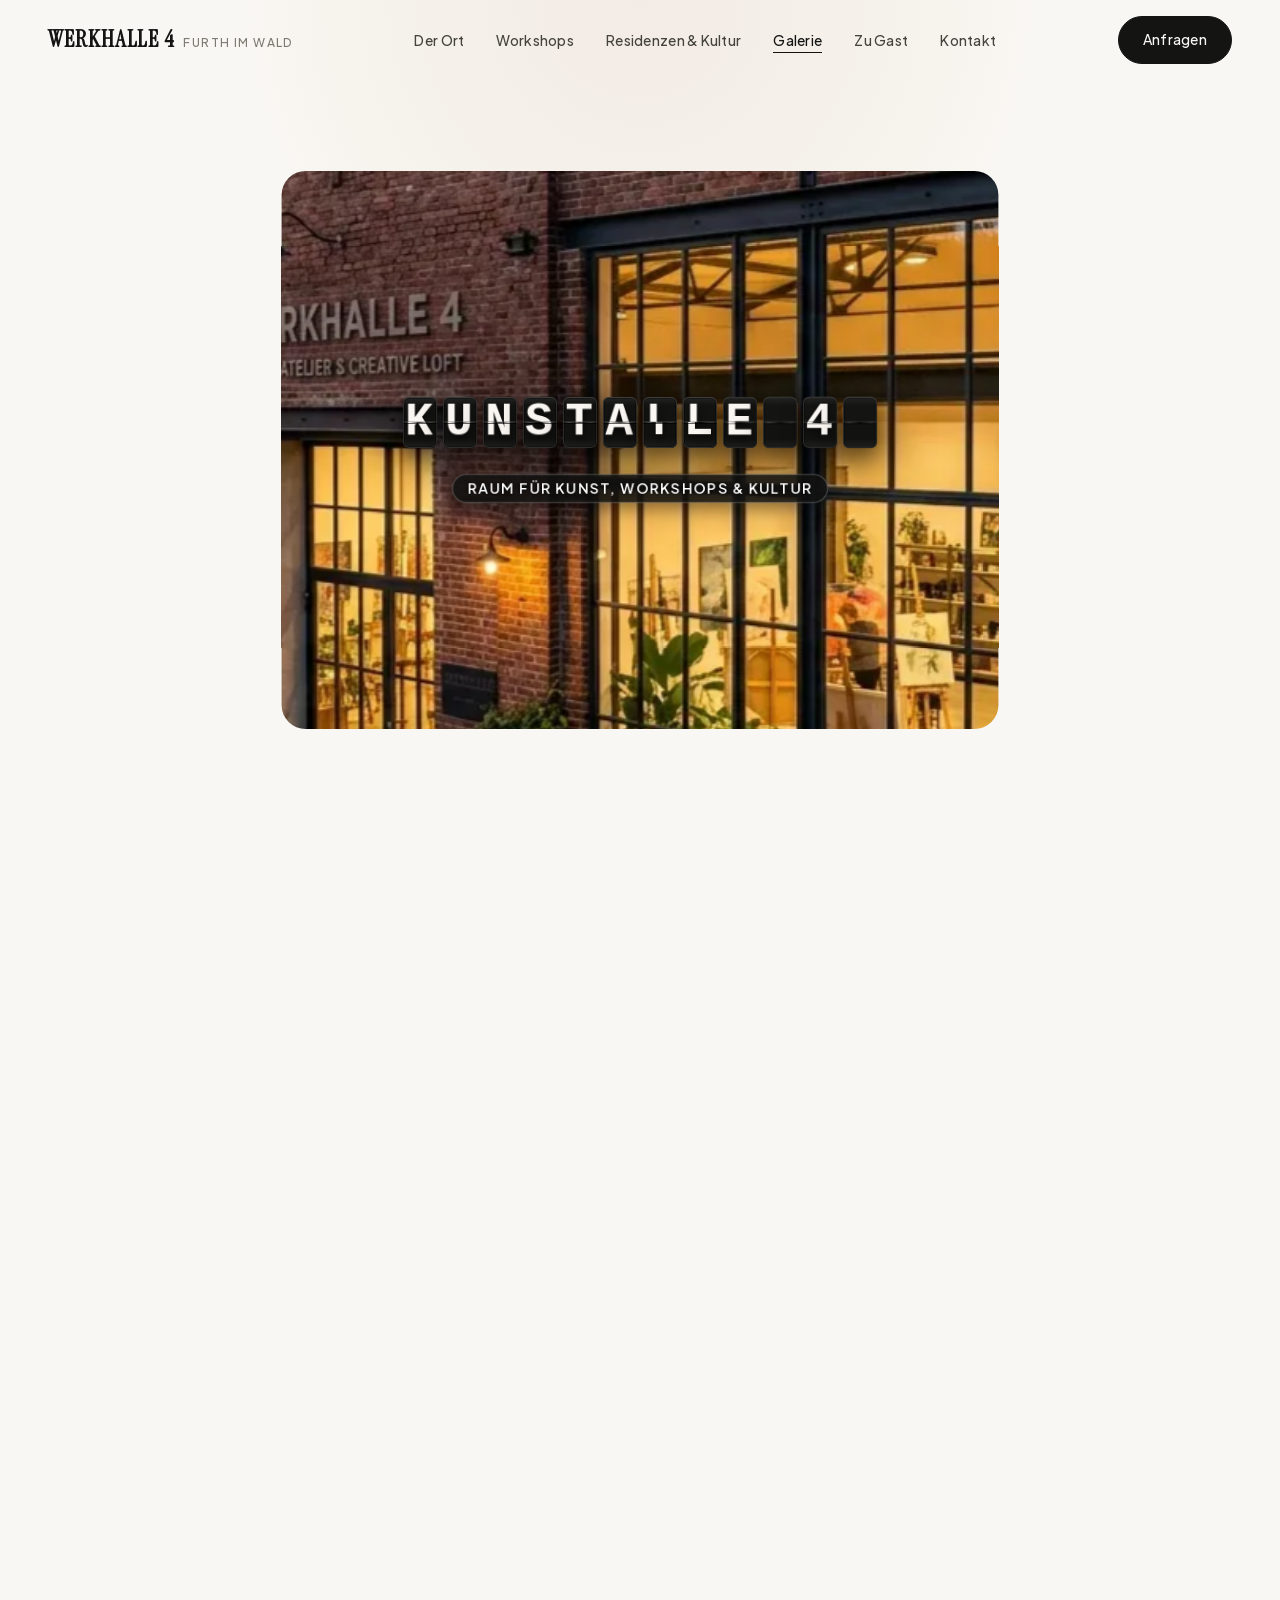
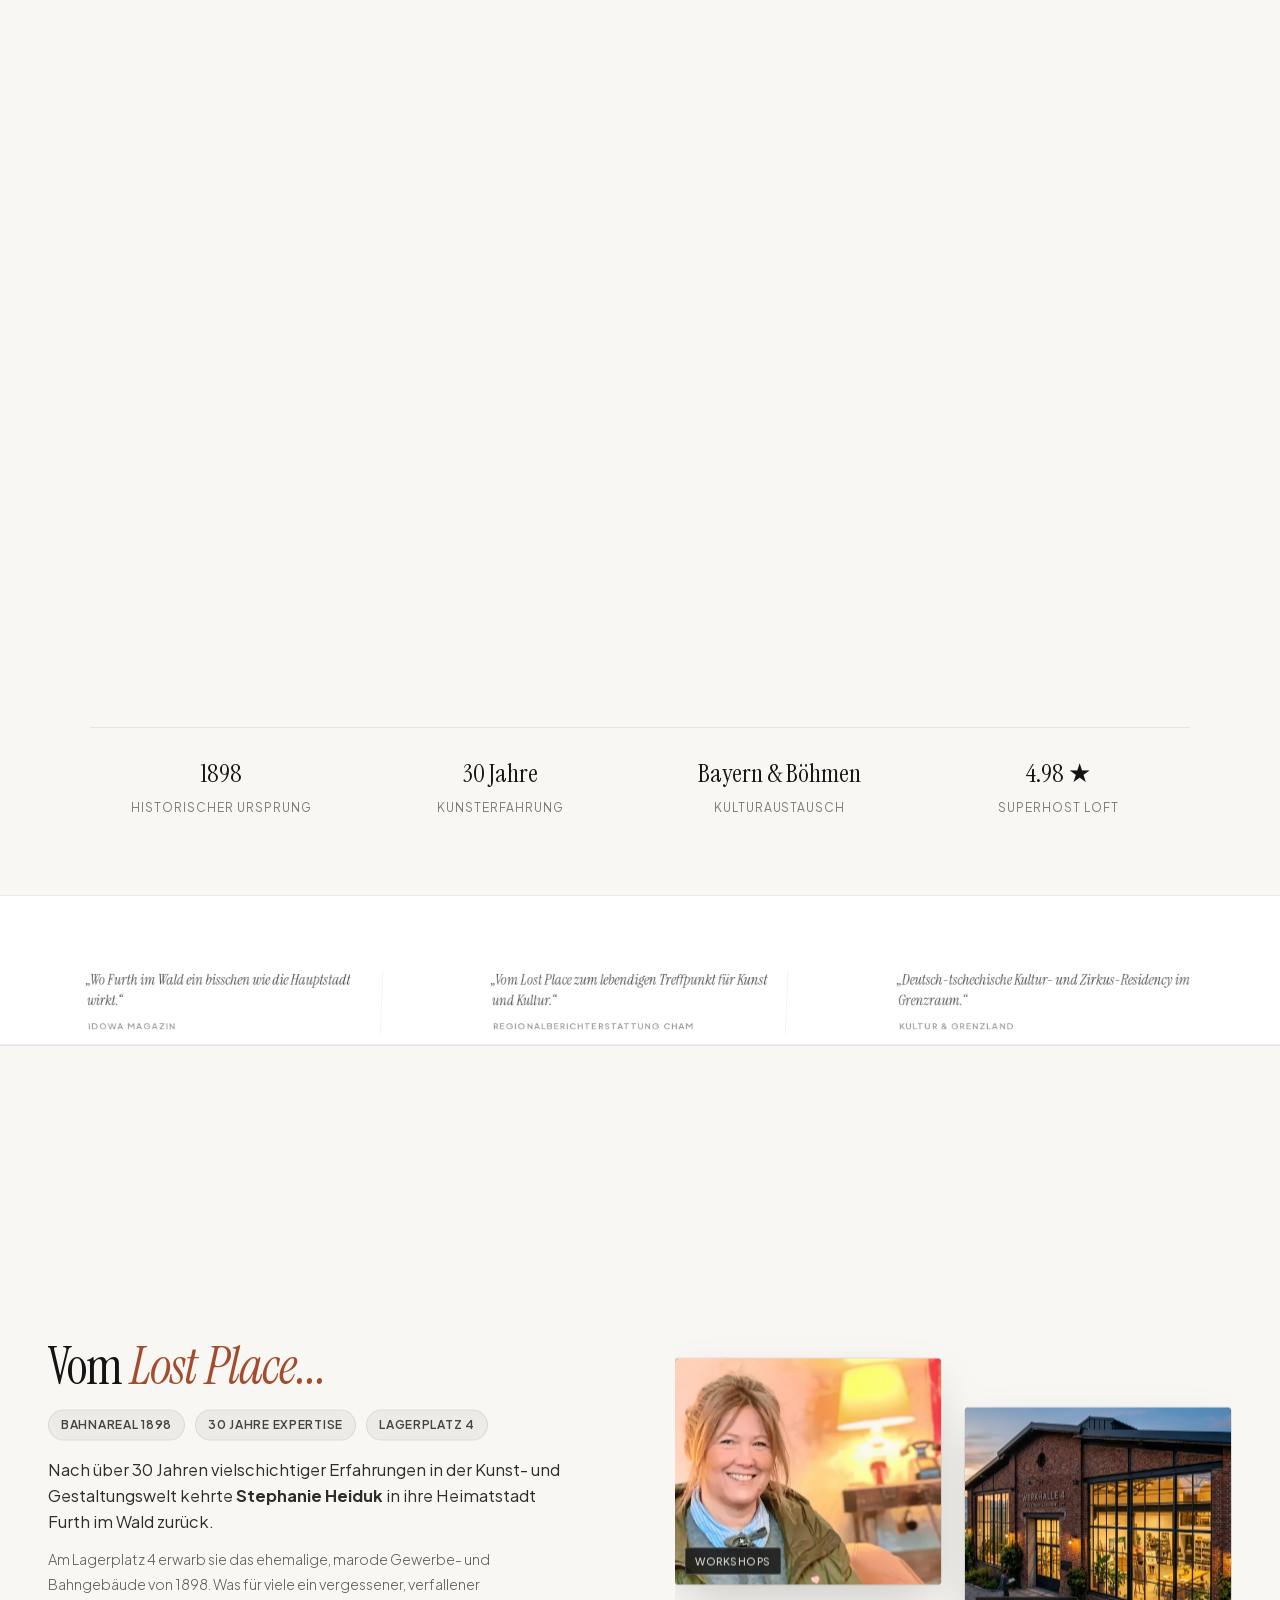
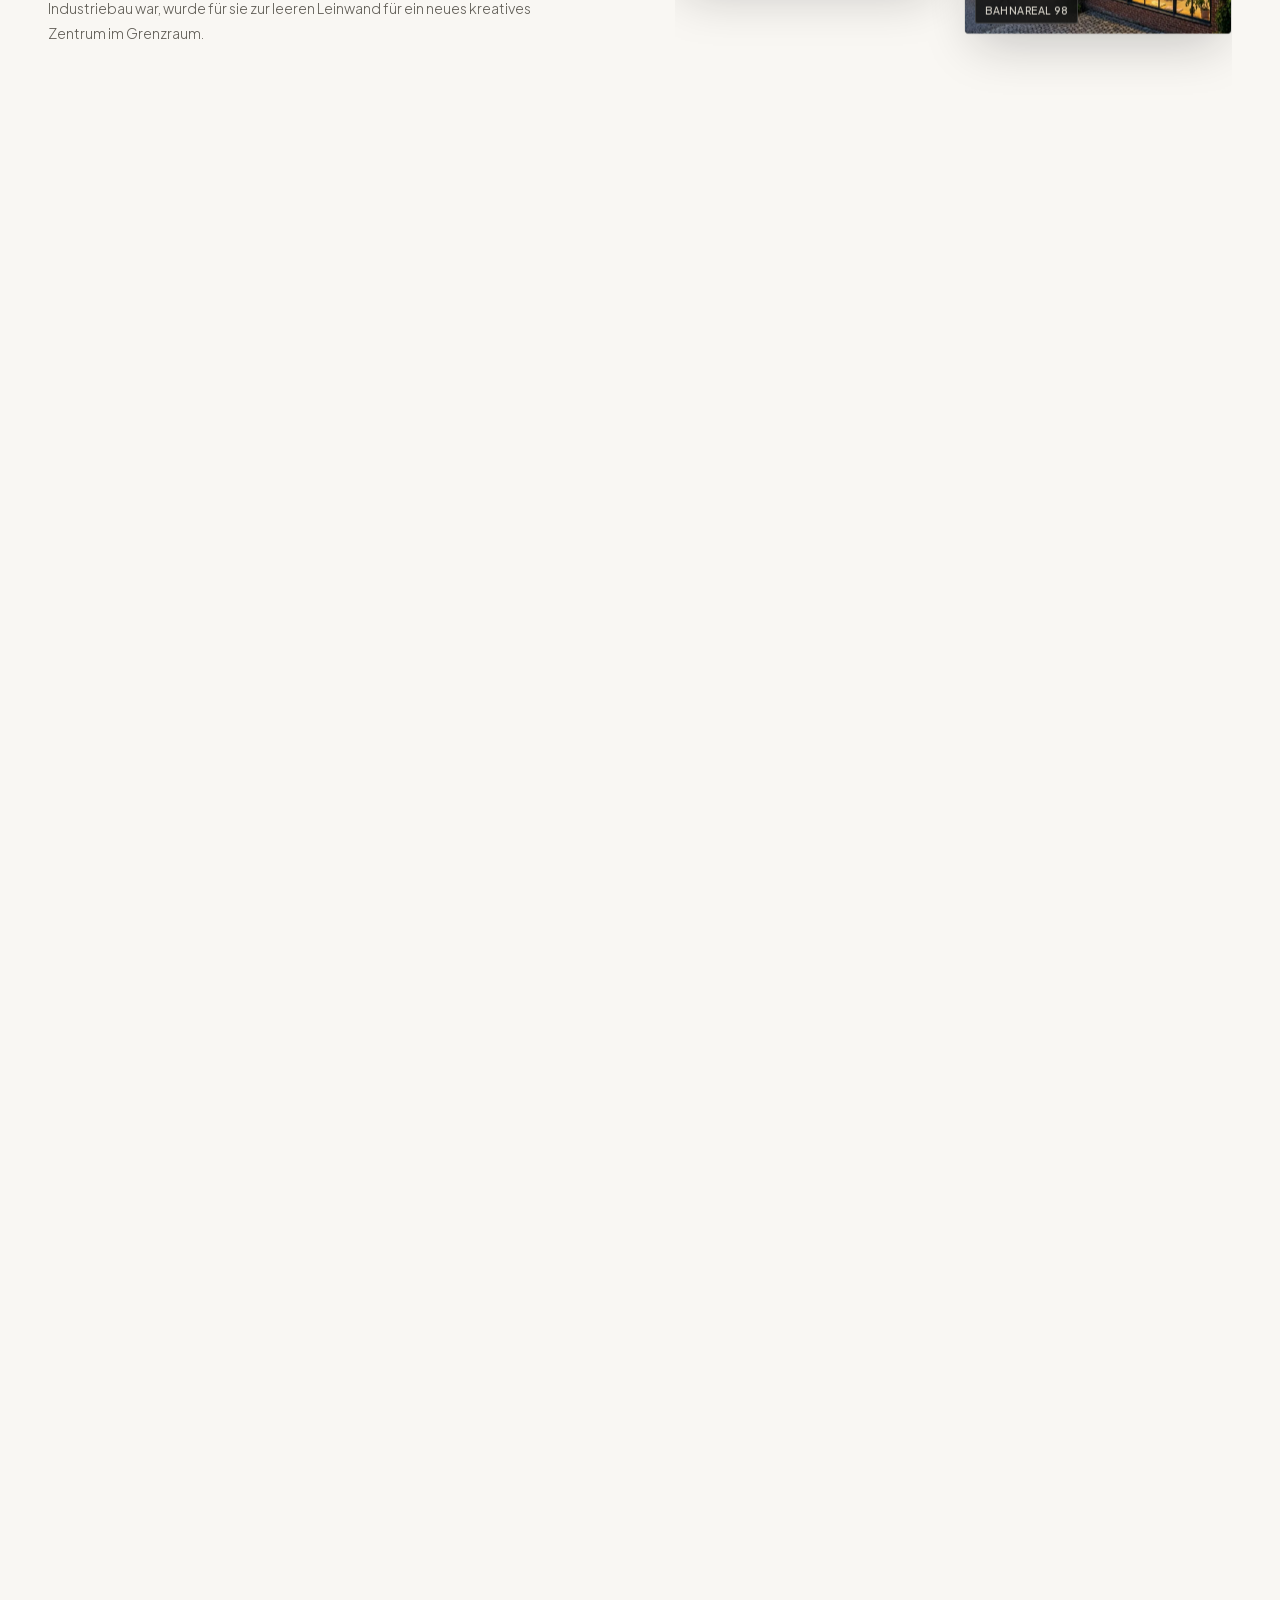
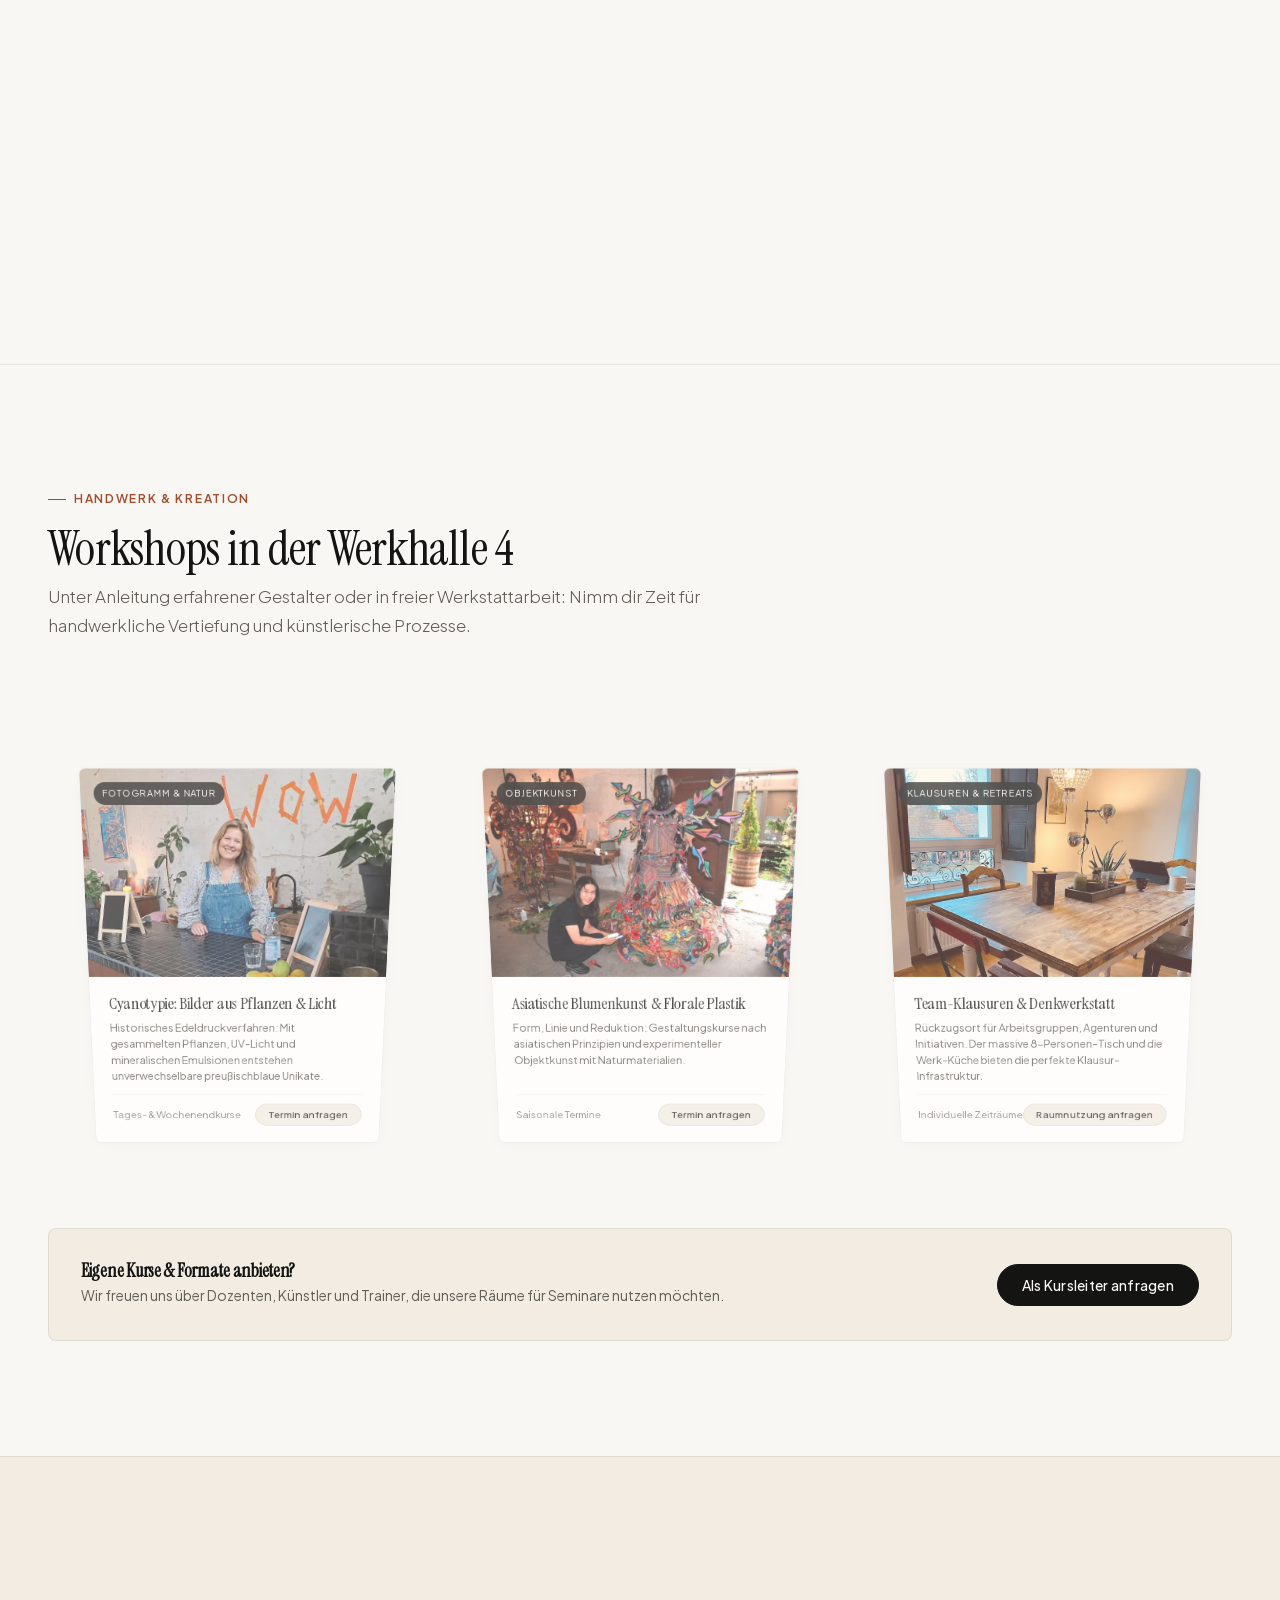
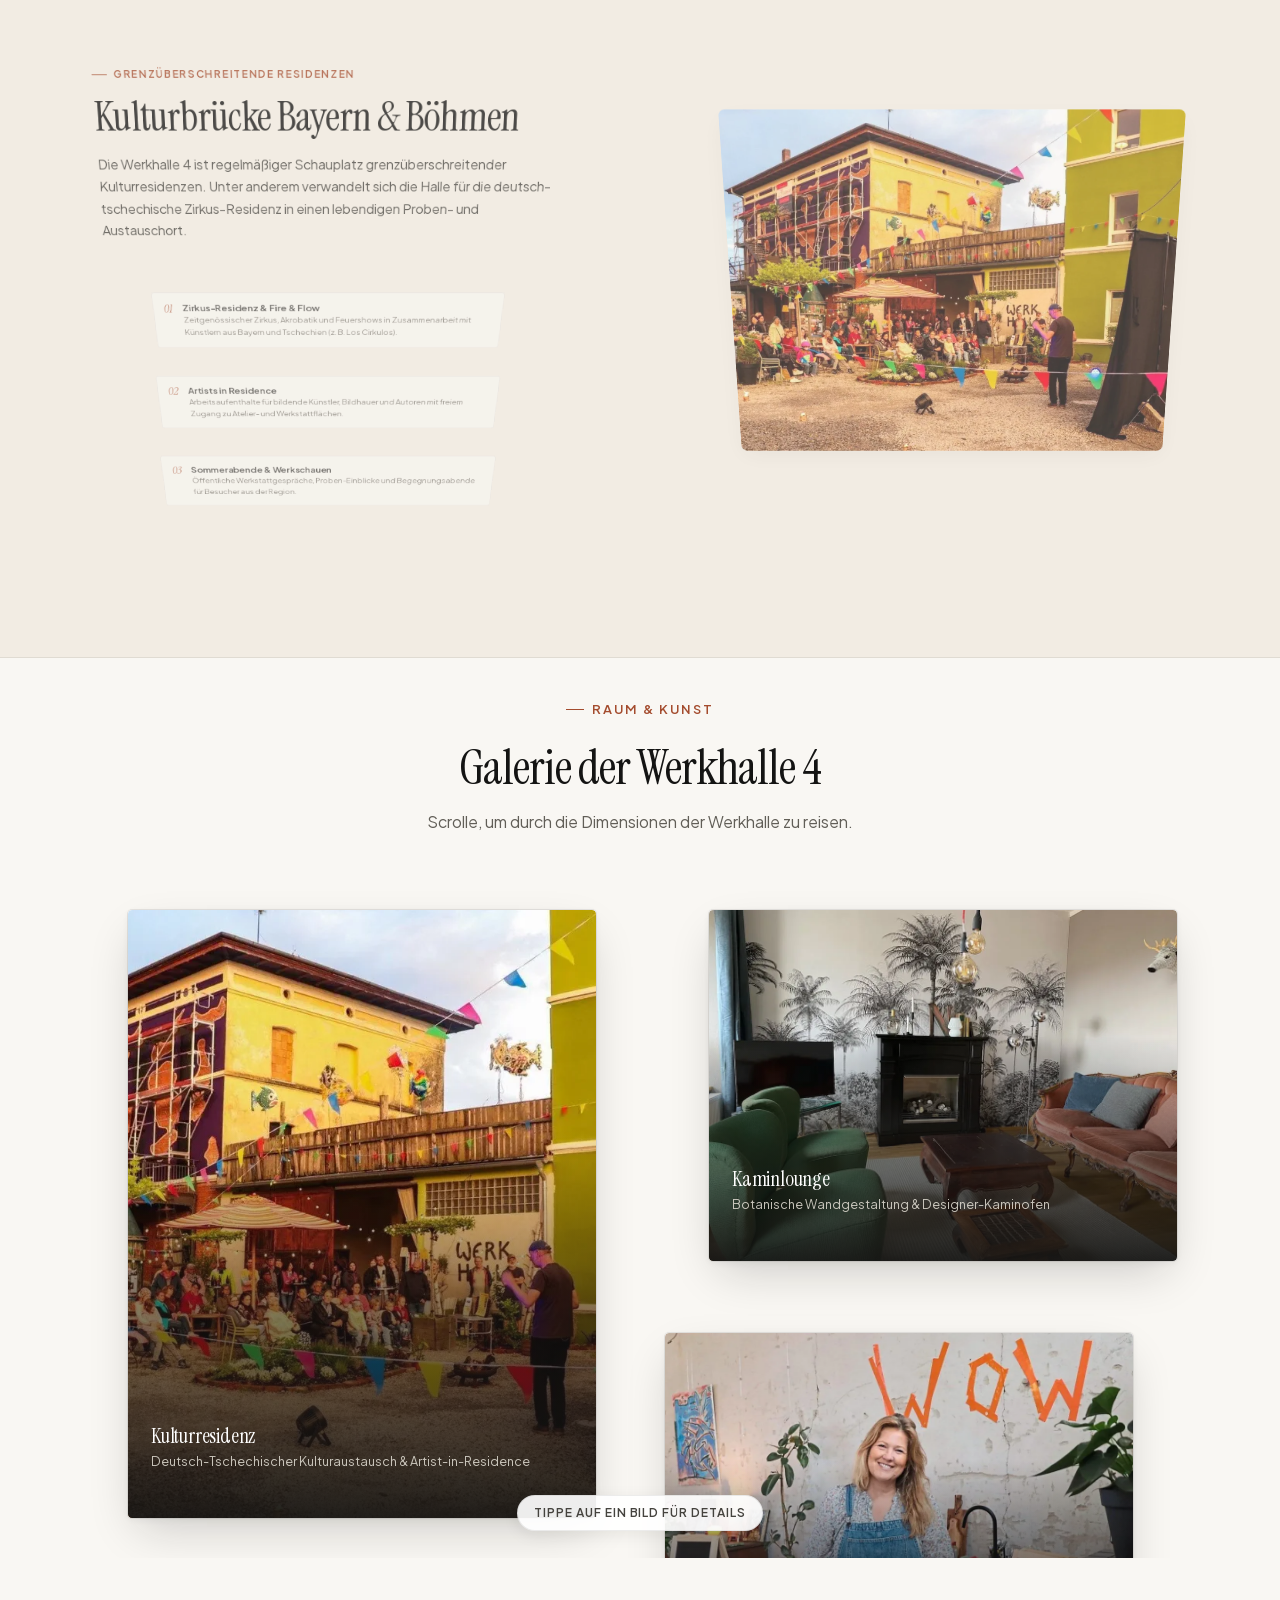
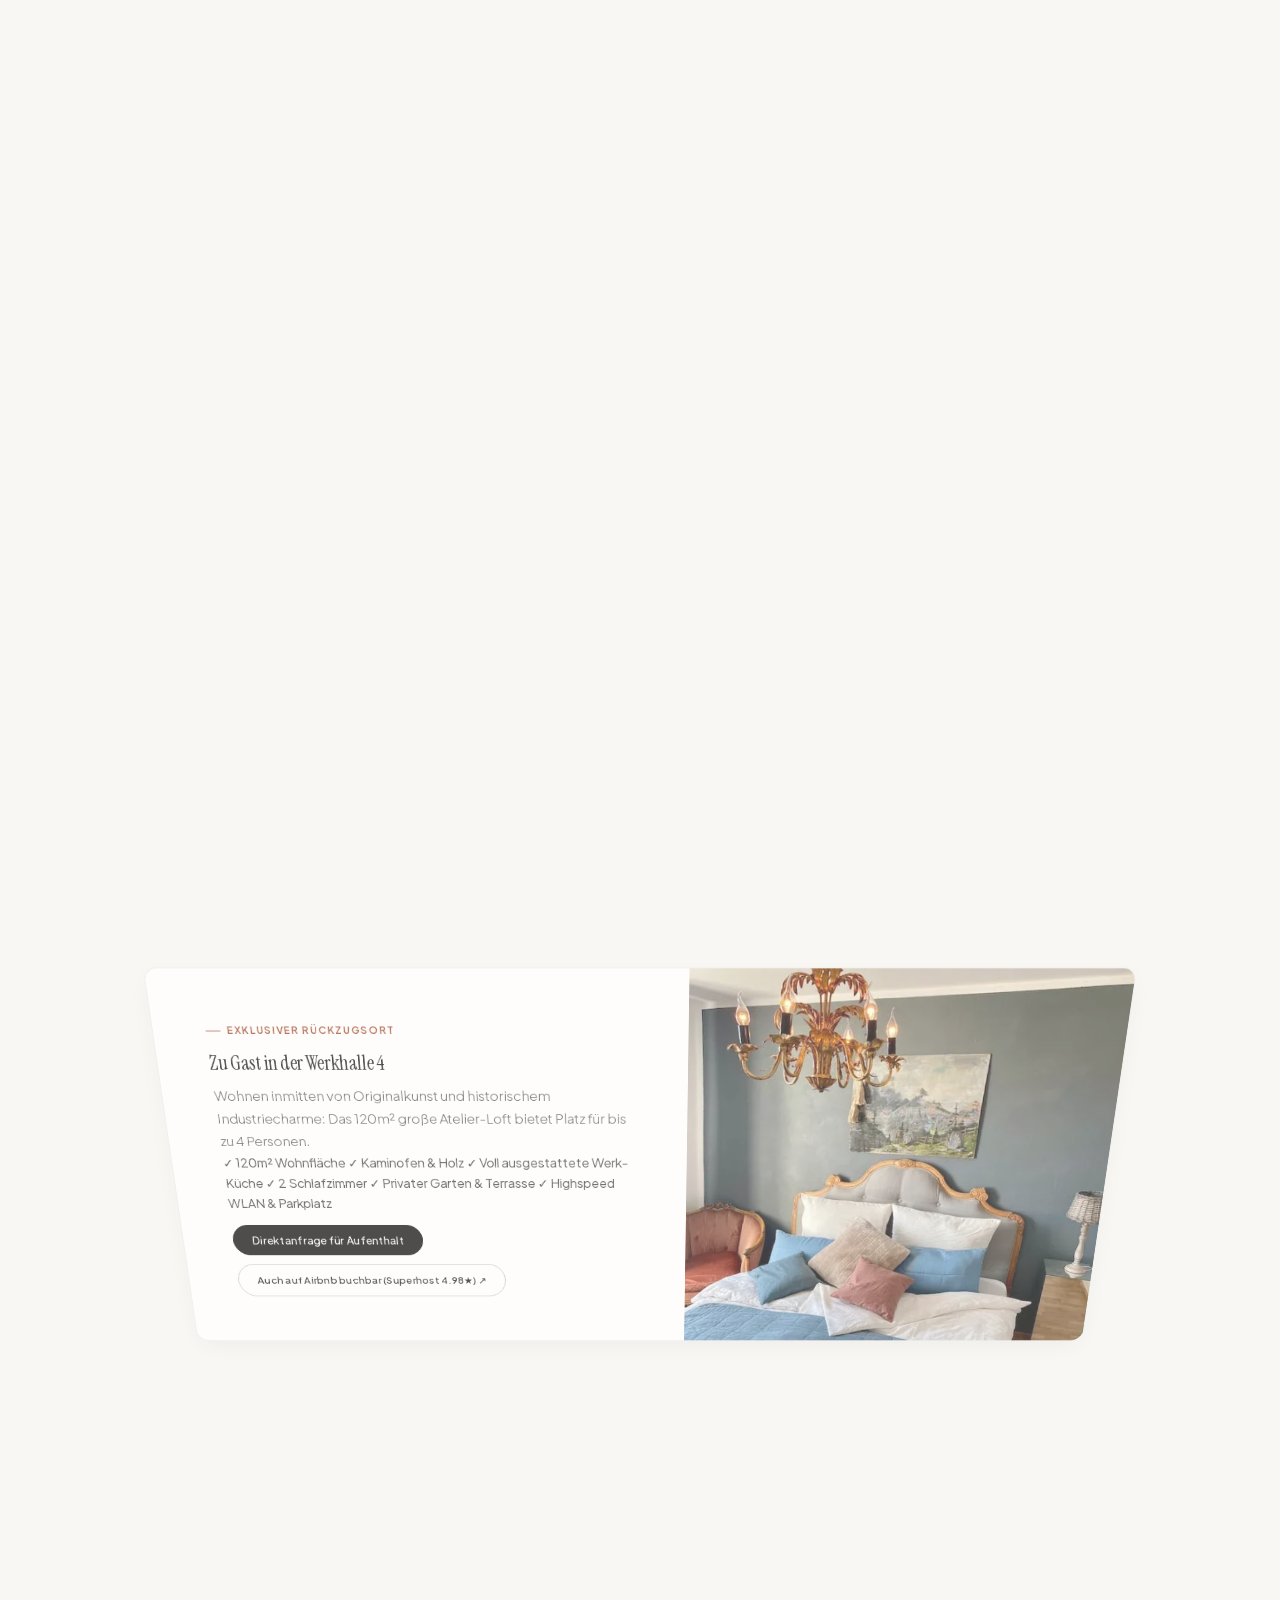
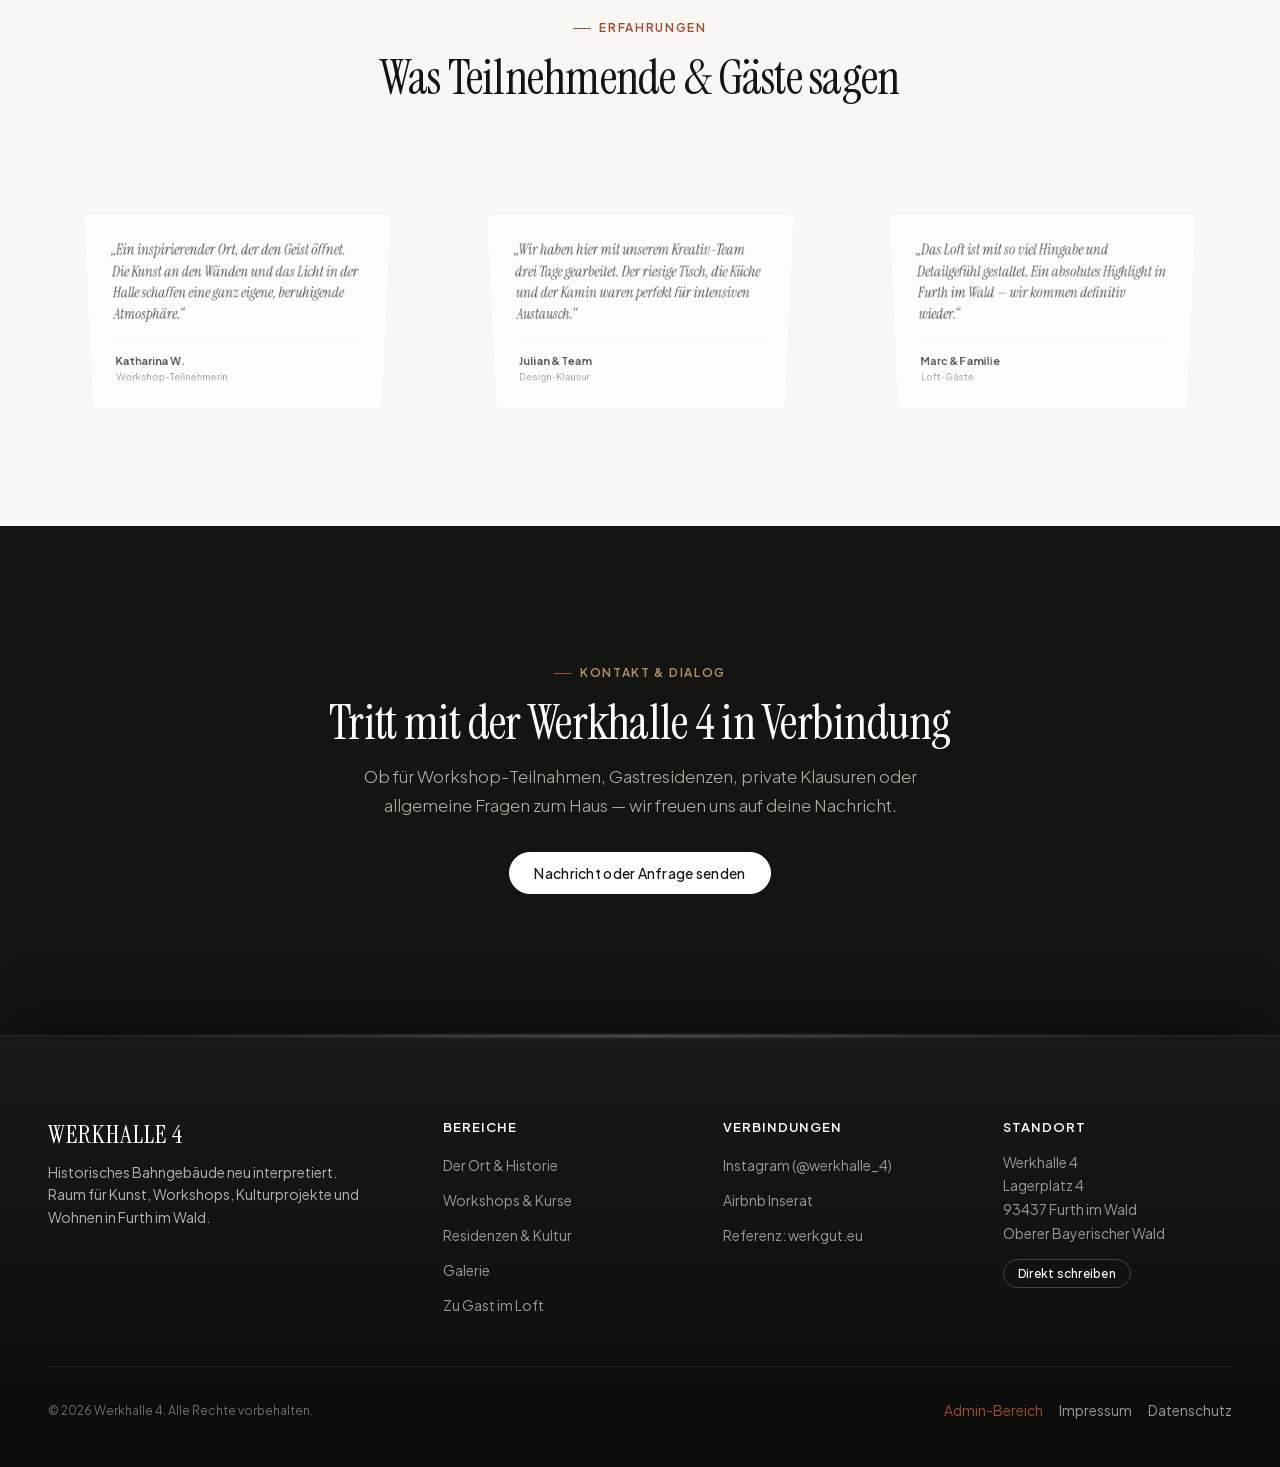
==== index.html @ 421882bc "fix(gallery): resolve card click hit-testing and redesign lightbox to cinematic fullscreen view" ====
<!DOCTYPE html>
<html lang="de">
<head>
  <meta charset="UTF-8">
  <meta name="viewport" content="width=device-width, initial-scale=1.0, viewport-fit=cover">
  <title>Werkhalle 4 — Raum für Kunst, Workshops & Kultur | Furth im Wald</title>
  <meta name="description" content="Kreatives Zentrum im Oberen Bayerischen Wald. Neu interpretiertes Bahngebäude am Lagerplatz 4 in Furth im Wald für zeitgenössische Kunst, Workshops, deutsch-tschechische Kulturresidenzen und Zu Gast im Atelier-Loft.">
  <meta name="keywords" content="Werkhalle 4, Werkhalle vier, Furth im Wald, Kunstatelier, Kunstworkshops, Zirkusresidenz, Seminarhaus Bayern, Cyanotypie Kurs, Lagerplatz 4, Kulturort">
  
  <!-- Open Graph -->
  <meta property="og:title" content="Werkhalle 4 — Raum für Kunst, Workshops & Kultur">
  <meta property="og:description" content="Historisches Bahngebäude neu interpretiert. Kunst, offene Werkstatt, Kulturbegegnung und Zu Gast im Atelier-Loft.">
  <meta property="og:type" content="website">
  <meta property="og:image" content="assets/images/stephanie_heiduk_atelier.webp">

  <!-- LCP Critical Image Preload -->
  <link rel="preload" as="image" href="assets/images/werkhalle_hero_building.webp" type="image/webp" fetchpriority="high">

  <!-- Local Webfonts (100% DSGVO-compliant / Zero external CDN calls) -->
  <link rel="stylesheet" href="css/fonts.css">

  <!-- Styles -->
  <link rel="stylesheet" href="css/tokens.css">
  <link rel="stylesheet" href="css/style.css">
  <link rel="stylesheet" href="css/InfiniteScrollGallery.css">
</head>
<body>
  <div class="site-wrapper">

  <!-- ==========================================================================
       HEADER & NAVIGATION
       ========================================================================== -->
  <header class="site-header">
    <div class="container nav-inner">
      <a href="#" class="brand-logo" aria-label="Werkhalle 4 Startseite">
        <span class="brand-name">Werkhalle 4</span>
        <span class="brand-tagline">Furth im Wald</span>
      </a>

      <nav class="nav-menu" aria-label="Hauptnavigation">
        <ul class="nav-links">
          <li><a href="#ort" class="nav-link">Der Ort</a></li>
          <li><a href="#workshops" class="nav-link">Workshops</a></li>
          <li><a href="#residenzen" class="nav-link">Residenzen & Kultur</a></li>
          <li><a href="#galerie" class="nav-link">Galerie</a></li>
          <li><a href="#zugast" class="nav-link">Zu Gast</a></li>
          <li><a href="#kontakt" class="nav-link">Kontakt</a></li>
        </ul>
      </nav>

      <div class="nav-actions">
        <a href="#kontakt" class="btn btn-primary" data-open-modal="inquiry">Anfragen</a>
        <button class="mobile-toggle" aria-label="Menü öffnen" aria-expanded="false">
          <span></span>
          <span></span>
          <span></span>
        </button>
      </div>
    </div>
  </header>

  <!-- Mobile Navigation Drawer -->
  <div class="mobile-drawer" id="mobile-drawer" aria-label="Mobiles Navigationsmenü">
    <div class="mobile-drawer-header">
      <div class="brand-logo">
        <span class="brand-name">Werkhalle 4</span>
      </div>
      <button class="mobile-drawer-close" id="mobile-drawer-close" aria-label="Menü schließen">✕</button>
    </div>
    <ul class="mobile-nav-links">
      <li><a href="#ort" class="mobile-nav-link">Der Ort</a></li>
      <li><a href="#workshops" class="mobile-nav-link">Workshops</a></li>
      <li><a href="#residenzen" class="mobile-nav-link">Residenzen & Kultur</a></li>
      <li><a href="#galerie" class="mobile-nav-link">Galerie & Einblicke</a></li>
      <li><a href="#zugast" class="mobile-nav-link">Zu Gast im Loft</a></li>
      <li><a href="#kontakt" class="mobile-nav-link">Kontakt</a></li>
    </ul>
    <div>
      <a href="#kontakt" class="btn btn-primary" style="width: 100%;" data-open-modal="inquiry">Termin / Raum anfragen</a>
      <div style="margin-top: var(--space-md); font-size: 0.8125rem; color: var(--color-ink-500);">
        Stephanie Heiduk · Lagerplatz 4 · 93437 Furth im Wald
      </div>
    </div>
  </div>

  <!-- ==========================================================================
       HERO SECTION: CINEMATIC SCROLL EXPAND & INTERACTIVE TEXT PRESSURE STAGE
       ========================================================================== -->
  <section class="hero-section" id="start">
    <!-- Cinematic ScrollExpand Visual Stage (React Bits Architecture) -->
    <div class="hero-scroll-expand-container">
      <div class="scroll-expand" id="hero-scroll-expand">
        <div class="scroll-expand__track">
          <div class="scroll-expand__stage">
            <div class="scroll-expand__frame">
              <img src="assets/images/werkhalle_hero_building.webp" alt="Werkhalle 4 — Historisches Bahngebäude am Lagerplatz 4" class="scroll-expand__media" fetchpriority="high" decoding="async" width="1400" height="933" draggable="false">
              
              <div class="scroll-expand__scrim"></div>

              <div class="scroll-expand__title">
                <div id="hero-split-flap" class="hero-split-flap-wrapper"></div>
                <span class="scroll-expand__title-subtitle">Raum für Kunst, Workshops & Kultur</span>
              </div>

              <div class="scroll-expand__overlay">
                <div class="hero-float-badge-top">
                  <span style="display:inline-block; width:6px; height:6px; background:var(--color-sand); border-radius:50%;"></span>
                  <span>Bahnareal 1898 · Neu interpretiert</span>
                </div>

                <div class="hero-float-card-bottom">
                  <div class="hero-float-info">
                    <h3>Werkhalle 4 · Atelier & Kulturresidenz</h3>
                    <p>Stephanie Heiduk · Lagerplatz 4 · 93437 Furth im Wald</p>
                  </div>
                  
                  <div class="hero-quick-chips">
                    <a href="#workshops" class="hero-chip">Cyanotypie & Kunst</a>
                    <a href="#residenzen" class="hero-chip">Zirkus-Residenz</a>
                    <a href="#zugast" class="hero-chip">Atelier-Loft</a>
                  </div>
                </div>
              </div>
            </div>
          </div>
        </div>
      </div>
    </div>

    <div class="container">
      <!-- Key Metrics Strip -->
      <div class="hero-metrics-strip">
        <div class="hero-metric-item">
          <span class="hero-metric-value">1898</span>
          <span class="hero-metric-label">Historischer Ursprung</span>
        </div>
        <div class="hero-metric-item">
          <span class="hero-metric-value">30 Jahre</span>
          <span class="hero-metric-label">Kunsterfahrung</span>
        </div>
        <div class="hero-metric-item">
          <span class="hero-metric-value">Bayern & Böhmen</span>
          <span class="hero-metric-label">Kulturaustausch</span>
        </div>
        <div class="hero-metric-item">
          <span class="hero-metric-value">4.98 ★</span>
          <span class="hero-metric-label">Superhost Loft</span>
        </div>
      </div>
    </div>
  </section>

  <!-- ==========================================================================
       EDITORIAL PRESS & RECOGNITION STRIP (WERKGUT ELEGANCE)
       ========================================================================== -->
  <section class="editorial-press-section">
    <div class="container">
      <div class="press-grid">
        <div class="press-card">
          <p class="press-quote-text">„Wo Furth im Wald ein bisschen wie die Hauptstadt wirkt.“</p>
          <span class="press-source-tag">idowa Magazin</span>
        </div>

        <div class="press-card">
          <p class="press-quote-text">„Vom Lost Place zum lebendigen Treffpunkt für Kunst und Kultur.“</p>
          <span class="press-source-tag">Regionalberichterstattung Cham</span>
        </div>

        <div class="press-card">
          <p class="press-quote-text">„Deutsch-tschechische Kultur- und Zirkus-Residency im Grenzraum.“</p>
          <span class="press-source-tag">Kultur & Grenzland</span>
        </div>
      </div>
    </div>
  </section>

  <!-- ==========================================================================
       SECTION 2: DER ORT & DIE GESCHICHTE (THEO PLAWINSKI STICKY GRID SCROLL)
       ========================================================================== -->
  <section class="section section-subtle sticky-grid-section" id="ort">
    <div class="sticky-grid-viewport">
      <div class="container sticky-grid-container">

        <!-- Left Slot: Phase 1 Text & Phase 2 Media (Mirrored) -->
        <div class="sticky-slot sticky-slot-left">
          
          <!-- Phase 1 Text: Vom Lost Place... -->
          <div class="sticky-text-phase phase-1">
            <h2 class="story-title-unconventional">
              <span class="story-title-main">Vom <em class="story-title-emphasis">Lost Place...</em></span>
            </h2>

            <div class="story-facts-pills">
              <span class="story-pill">Bahnareal 1898</span>
              <span class="story-pill">30 Jahre Expertise</span>
              <span class="story-pill">Lagerplatz 4</span>
            </div>

            <p class="story-lead-para">
              Nach über 30 Jahren vielschichtiger Erfahrungen in der Kunst- und Gestaltungswelt kehrte <strong>Stephanie Heiduk</strong> in ihre Heimatstadt Furth im Wald zurück.
            </p>
            
            <p class="story-body-para">
              Am Lagerplatz 4 erwarb sie das ehemalige, marode Gewerbe- und Bahngebäude von 1898. Was für viele ein vergessener, verfallener Industriebau war, wurde für sie zur leeren Leinwand für ein neues kreatives Zentrum im Grenzraum.
            </p>
          </div>

          <!-- Phase 2 Media (Mirrored Left): Heutiger Freiraum (Kamin-Salon & Atelier) -->
          <div class="sticky-media-phase media-phase-2">
            <div class="sticky-grid-matrix">
              <div class="sticky-col sticky-col-1">
                <div class="sticky-grid-card card-living">
                  <img src="assets/images/airbnb_01_wohnbereich_kamin.webp" alt="Kamin-Salon und Interieur der Werkhalle 4" loading="lazy" decoding="async" width="600" height="450">
                  <span class="sticky-card-tag">Atelier Loft</span>
                </div>
              </div>
              <div class="sticky-col sticky-col-2">
                <div class="sticky-grid-card card-atelier">
                  <img src="assets/images/stephanie_heiduk_atelier.webp" alt="Atelier-Einblick Werkhalle 4" loading="lazy" decoding="async" width="600" height="450">
                  <span class="sticky-card-tag">Kunstatelier</span>
                </div>
              </div>
            </div>
          </div>

        </div>

        <!-- Right Slot: Phase 1 Media & Phase 2 Text (Mirrored) -->
        <div class="sticky-slot sticky-slot-right">
          
          <!-- Phase 1 Media: Historischer Ursprung (Lagerplatz 4 & Bahnareal 1898) -->
          <div class="sticky-media-phase media-phase-1">
            <div class="sticky-grid-matrix">
              <div class="sticky-col sticky-col-1">
                <div class="sticky-grid-card card-historic">
                  <img src="assets/images/werkhalle_entstehung_presse.webp" alt="Stephanie Heiduk in der Entstehungsphase der Werkhalle 4" loading="lazy" decoding="async" width="600" height="450">
                  <span class="sticky-card-tag">Workshops</span>
                </div>
              </div>
              <div class="sticky-col sticky-col-2">
                <div class="sticky-grid-card card-building">
                  <img src="assets/images/werkhalle_hero_building.webp" alt="Historisches Industrie-Erbe von 1898" loading="lazy" decoding="async" width="600" height="450">
                  <span class="sticky-card-tag">Bahnareal 98</span>
                </div>
              </div>
            </div>
          </div>

          <!-- Phase 2 Text (Mirrored Right): ...zum Freiraum für Ideen. -->
          <div class="sticky-text-phase phase-2">
            <h2 class="story-title-unconventional">
              <span class="story-title-sub">...zum</span>
              <span class="story-title-main">Freiraum für <em class="story-title-emphasis">Ideen.</em></span>
            </h2>

            <p class="story-lead-para">
              Inspiriert von traditionsreichen Werk- und Gutshöfen ist die Werkhalle 4 ein <strong>lebendiger Ort des Machens</strong> geworden.
            </p>
            
            <p class="story-body-para">
              Sichtbares Backsteinmauerwerk, hohe Decken und massives Holz treten in einen ständigen Dialog mit zeitgenössischer Kunst, offenen Werkstätten und Kulturbegegnungen im Bayerischen Wald.
            </p>

            <blockquote class="story-quote-unconventional">
              <p>„Ein Ort für alle, die mit den Händen schaffen, Neues lernen oder in inspirierender Umgebung zur Ruhe kommen wollen.“</p>
              <cite>— Stephanie Heiduk, Gründerin & Gestalterin</cite>
            </blockquote>
          </div>

        </div>

      </div>
    </div>
  </section>

  <!-- ==========================================================================
       SECTION 3: WORKSHOPS & KURSE
       ========================================================================== -->
  <section class="section" id="workshops">
    <div class="container">
      <div style="max-width: 720px; margin-bottom: var(--space-xl);">
        <span class="eyebrow">Handwerk & Kreation</span>
        <h2 class="heading-xl">Workshops in der Werkhalle 4</h2>
        <p class="lead-text" style="margin-top: 6px;">
          Unter Anleitung erfahrener Gestalter oder in freier Werkstattarbeit: Nimm dir Zeit für handwerkliche Vertiefung und künstlerische Prozesse.
        </p>
      </div>

      <div class="workshops-overview-grid">
        <!-- Cyanotypie -->
        <article class="workshop-card">
          <div class="workshop-card-media">
            <img src="assets/images/stephanie_heiduk_portrait.webp" alt="Cyanotypie & Botanischer Blaudruck" loading="lazy" decoding="async" width="600" height="400">
            <span class="workshop-card-badge">Fotogramm & Natur</span>
          </div>
          <div class="workshop-card-body">
            <h3>Cyanotypie: Bilder aus Pflanzen & Licht</h3>
            <p>
              Historisches Edeldruckverfahren: Mit gesammelten Pflanzen, UV-Licht und mineralischen Emulsionen entstehen unverwechselbare preußischblaue Unikate.
            </p>
            <div class="workshop-card-footer">
              <span style="font-size: 0.8125rem; color: var(--color-ink-500);">Tages- & Wochenendkurse</span>
              <button class="btn btn-subtle" data-open-modal="inquiry" data-inquiry-type="cyanotypie">
                Termin anfragen
              </button>
            </div>
          </div>
        </article>

        <!-- Asiatische Blumenkunst -->
        <article class="workshop-card">
          <div class="workshop-card-media">
            <img src="assets/images/pressebild_blumenkunst.webp" alt="Asiatische Blumenkunst und Ikebana" loading="lazy" decoding="async" width="600" height="400">
            <span class="workshop-card-badge">Objektkunst</span>
          </div>
          <div class="workshop-card-body">
            <h3>Asiatische Blumenkunst & Florale Plastik</h3>
            <p>
              Form, Linie und Reduktion: Gestaltungskurse nach asiatischen Prinzipien und experimenteller Objektkunst mit Naturmaterialien.
            </p>
            <div class="workshop-card-footer">
              <span style="font-size: 0.8125rem; color: var(--color-ink-500);">Saisonale Termine</span>
              <button class="btn btn-subtle" data-open-modal="inquiry" data-inquiry-type="blumenkunst">
                Termin anfragen
              </button>
            </div>
          </div>
        </article>

        <!-- Team-Klausuren & Denkwerkstatt -->
        <article class="workshop-card">
          <div class="workshop-card-media">
            <img src="assets/images/airbnb_02_essbereich.webp" alt="Massiver Konferenztisch für Teamklausuren" loading="lazy" decoding="async" width="600" height="400">
            <span class="workshop-card-badge">Klausuren & Retreats</span>
          </div>
          <div class="workshop-card-body">
            <h3>Team-Klausuren & Denkwerkstatt</h3>
            <p>
              Rückzugsort für Arbeitsgruppen, Agenturen und Initiativen. Der massive 8-Personen-Tisch und die Werk-Küche bieten die perfekte Klausur-Infrastruktur.
            </p>
            <div class="workshop-card-footer">
              <span style="font-size: 0.8125rem; color: var(--color-ink-500);">Individuelle Zeiträume</span>
              <button class="btn btn-subtle" data-open-modal="inquiry" data-inquiry-type="team-klausur">
                Raumnutzung anfragen
              </button>
            </div>
          </div>
        </article>
      </div>

      <div style="margin-top: var(--space-2xl); padding: var(--space-xl); background: var(--color-canvas-subtle); border-radius: var(--radius-md); border: var(--border-hairline); display: flex; flex-wrap: wrap; justify-content: space-between; align-items: center; gap: var(--space-md);">
        <div>
          <h4 style="font-size: 1.15rem; font-weight: 600; margin-bottom: 2px;">Eigene Kurse & Formate anbieten?</h4>
          <p style="font-size: 0.875rem; color: var(--color-ink-600);">Wir freuen uns über Dozenten, Künstler und Trainer, die unsere Räume für Seminare nutzen möchten.</p>
        </div>
        <button class="btn btn-primary" data-open-modal="inquiry" data-inquiry-type="kursleiter">
          Als Kursleiter anfragen
        </button>
      </div>
    </div>
  </section>

  <!-- ==========================================================================
       SECTION 4: KULTURRESIDENZEN & ZIRKUS (BAYERN & BÖHMEN)
       ========================================================================== -->
  <section class="section section-subtle" id="residenzen">
    <div class="container">
      <div class="residency-grid">
        <div>
          <span class="eyebrow">Grenzüberschreitende Residenzen</span>
          <h2 class="heading-xl" style="margin-bottom: var(--space-md);">
            Kulturbrücke Bayern & Böhmen
          </h2>
          <p style="color: var(--color-ink-700); margin-bottom: var(--space-md); font-size: 1rem;">
            Die Werkhalle 4 ist regelmäßiger Schauplatz grenzüberschreitender Kulturresidenzen. Unter anderem verwandelt sich die Halle für die deutsch-tschechische Zirkus-Residenz in einen lebendigen Proben- und Austauschort.
          </p>

          <ul class="residency-list">
            <li class="residency-item">
              <span class="residency-index">01</span>
              <div class="residency-details">
                <h4>Zirkus-Residenz & Fire & Flow</h4>
                <p>Zeitgenössischer Zirkus, Akrobatik und Feuershows in Zusammenarbeit mit Künstlern aus Bayern und Tschechien (z. B. Los Cirkulos).</p>
              </div>
            </li>
            <li class="residency-item">
              <span class="residency-index">02</span>
              <div class="residency-details">
                <h4>Artists in Residence</h4>
                <p>Arbeitsaufenthalte für bildende Künstler, Bildhauer und Autoren mit freiem Zugang zu Atelier- und Werkstattflächen.</p>
              </div>
            </li>
            <li class="residency-item">
              <span class="residency-index">03</span>
              <div class="residency-details">
                <h4>Sommerabende & Werkschauen</h4>
                <p>Öffentliche Werkstattgespräche, Proben-Einblicke und Begegnungsabende für Besucher aus der Region.</p>
              </div>
            </li>
          </ul>
        </div>

        <div style="position: relative;">
          <div style="border-radius: var(--radius-md); overflow: hidden; box-shadow: var(--shadow-card); aspect-ratio: 4/3.2;">
            <img src="assets/images/residenz_treffpunkt_kuenstler.webp" alt="Künstler und Besucher bei der Residenz in der Werkhalle 4" loading="lazy" decoding="async" width="800" height="600">
          </div>
        </div>
      </div>
    </div>
  </section>

  <!-- ==========================================================================
       SECTION 5: GALERIE & RAUMEINBLICKE (IMMERSIVE STREAM PASS-BY GALLERY)
       ========================================================================== -->
  <section class="parallax-gallery-section" id="galerie">
    <div class="parallax-gallery-viewport">
      
      <!-- Top Prominent Header (Fades away smoothly upon scrolling) -->
      <div class="parallax-gallery-header-wrapper">
        <div class="container">
          <div class="parallax-gallery-header">
            <span class="eyebrow">Raum & Kunst</span>
            <h2 class="heading-xl">Galerie der Werkhalle 4</h2>
            <p style="color: var(--color-ink-600); max-width: 540px; margin: 6px auto 0;">
              Scrolle, um durch die Dimensionen der Werkhalle zu reisen.
            </p>
          </div>
        </div>
      </div>

      <!-- Vertical Floating Stream Stage (Guaranteed Zero Overlap 2-Column Grid) -->
      <div class="stream-columns-stage">
        <div class="stream-columns-grid">
          
          <!-- Column 1 (Left Track - 5 Cards) -->
          <div class="stream-col stream-col-1">
            <div class="stream-card tall" id="sc-1" data-category="kunst" data-title="Kulturresidenz & Begegnung" data-desc="Grenzüberschreitender Austausch und Probenarbeit von Künstlern aus Bayern und Böhmen.">
              <img src="assets/images/residenz_treffpunkt_kuenstler.webp" alt="Künstlergruppe Werkhalle 4" class="stream-card-media" loading="lazy" decoding="async" width="600" height="800">
              <div class="stream-card-overlay">
                <h3 class="stream-card-title">Kulturresidenz</h3>
                <p class="stream-card-desc">Deutsch-Tschechischer Kulturaustausch & Artist-in-Residence</p>
                <span class="stream-card-expand">Großansicht öffnen ↗</span>
              </div>
            </div>

            <div class="stream-card square offset-right-sm" id="sc-3" data-category="raum" data-title="Werk-Küche mit Backstein" data-desc="Historisches Sichtmauerwerk, Holzarbeitsplatten und vollwertige Ausstattung.">
              <img src="assets/images/airbnb_03_kueche.webp" alt="Küche mit Backsteinwand" class="stream-card-media" loading="lazy" decoding="async" width="600" height="600">
              <div class="stream-card-overlay">
                <h3 class="stream-card-title">Werk-Küche</h3>
                <p class="stream-card-desc">Original-Sichtmauerwerk von 1898</p>
                <span class="stream-card-expand">Großansicht öffnen ↗</span>
              </div>
            </div>

            <div class="stream-card tall offset-left-sm" id="sc-5" data-category="kunst" data-title="Florale Skulptur" data-desc="Form, Linie und Reduktion: Kunst nach asiatischen Gestaltungsprinzipien.">
              <img src="assets/images/pressebild_blumenkunst.webp" alt="Florale Kunstinstallation" class="stream-card-media" loading="lazy" decoding="async" width="600" height="800">
              <div class="stream-card-overlay">
                <h3 class="stream-card-title">Florale Skulptur</h3>
                <p class="stream-card-desc">Asiatische Blumenkunst & Ikebana-Installationen</p>
                <span class="stream-card-expand">Großansicht öffnen ↗</span>
              </div>
            </div>

            <div class="stream-card wide offset-right-sm" id="sc-7" data-category="raum" data-title="Blaues Schlafgemach" data-desc="Beruhigende Farbgebung, erstklassiger Schlafkomfort und Blick in den Garten.">
              <img src="assets/images/airbnb_04_schlafzimmer_blau.webp" alt="Blaues Schlafzimmer" class="stream-card-media" loading="lazy" decoding="async" width="800" height="500">
              <div class="stream-card-overlay">
                <h3 class="stream-card-title">Blaues Schlafgemach</h3>
                <p class="stream-card-desc">Ruhiger Rückzugsort im Loft</p>
                <span class="stream-card-expand">Großansicht öffnen ↗</span>
              </div>
            </div>

            <div class="stream-card medium" id="sc-9" data-category="raum" data-title="Studio-Schlafbereich" data-desc="Spielerische Typografie, angenehme Lichtstimmungen und hochwertige Bettwäsche.">
              <img src="assets/images/airbnb_07_schlafzimmer_2_queensize.webp" alt="Queensize Schlafbereich" class="stream-card-media" loading="lazy" decoding="async" width="600" height="600">
              <div class="stream-card-overlay">
                <h3 class="stream-card-title">Studio-Schlafbereich</h3>
                <p class="stream-card-desc">Designkomfort für Gäste & Residenzkünstler</p>
                <span class="stream-card-expand">Großansicht öffnen ↗</span>
              </div>
            </div>
          </div>

          <!-- Column 2 (Right Track - 4 Cards, Staggered) -->
          <div class="stream-col stream-col-2">
            <div class="stream-card medium offset-right-sm" id="sc-2" data-category="raum" data-title="Kaminlounge & Salon" data-desc="Gemütlicher Mittelpunkt des Lofts mit knisterndem Feuer und kuratierter Kunst.">
              <img src="assets/images/airbnb_01_wohnbereich_kamin.webp" alt="Kaminbereich Werkhalle 4" class="stream-card-media" loading="lazy" decoding="async" width="600" height="600">
              <div class="stream-card-overlay">
                <h3 class="stream-card-title">Kaminlounge</h3>
                <p class="stream-card-desc">Botanische Wandgestaltung & Designer-Kaminofen</p>
                <span class="stream-card-expand">Großansicht öffnen ↗</span>
              </div>
            </div>

            <div class="stream-card medium offset-left-sm" id="sc-4" data-category="kunst" data-title="Atelier & Werkstatt" data-desc="Offener Freiraum für künstlerische Prozesse, Entwürfe und handwerkliche Vertiefung.">
              <img src="assets/images/stephanie_heiduk_atelier.webp" alt="Atelieraufnahme Werkhalle 4" class="stream-card-media" loading="lazy" decoding="async" width="600" height="600">
              <div class="stream-card-overlay">
                <h3 class="stream-card-title">Atelier & Werkstatt</h3>
                <p class="stream-card-desc">Raum für Cyanotypie, Malerei & Skulptur</p>
                <span class="stream-card-expand">Großansicht öffnen ↗</span>
              </div>
            </div>

            <div class="stream-card wide offset-right-sm" id="sc-6" data-category="raum" data-title="Die Tafel" data-desc="Massiver Eichentisch für bis zu 8 Personen: Perfekt für Team-Retreats und Kursrunden.">
              <img src="assets/images/airbnb_02_essbereich.webp" alt="Großer Holztisch im Essbereich" class="stream-card-media" loading="lazy" decoding="async" width="800" height="500">
              <div class="stream-card-overlay">
                <h3 class="stream-card-title">Die Tafel</h3>
                <p class="stream-card-desc">Gemeinsamer Treffpunkt für Mahlzeiten & Seminare</p>
                <span class="stream-card-expand">Großansicht öffnen ↗</span>
              </div>
            </div>

            <div class="stream-card tall offset-left-sm" id="sc-8" data-category="raum" data-title="Bahnareal 1898" data-desc="Industrie-Erbe neu interpretiert am Lagerplatz 4 in Furth im Wald.">
              <img src="assets/images/werkhalle_hero_building.webp" alt="Werkhalle 4 Außenansicht" class="stream-card-media" loading="lazy" decoding="async" width="600" height="800">
              <div class="stream-card-overlay">
                <h3 class="stream-card-title">Bahnareal 1898</h3>
                <p class="stream-card-desc">Historische Architektur mit neuem kreativem Geist</p>
                <span class="stream-card-expand">Großansicht öffnen ↗</span>
              </div>
            </div>
          </div>

        </div>
      </div>

      <!-- Bottom Hint -->
      <div class="parallax-gallery-bottom">
        <div class="parallax-scroll-indicator">
          <span>Tippe auf ein Bild für Details</span>
        </div>
      </div>

    </div>
  </section>

  <!-- ==========================================================================
       SECTION 6: ZU GAST IM ATELIER-LOFT (WERKGUT ATMOSPHÄRE)
       ========================================================================== -->
  <section class="section" id="zugast">
    <div class="container">
      <div class="lodging-card">
        <div class="lodging-content">
          <span class="eyebrow">Exklusiver Rückzugsort</span>
          <h2 class="heading-l" style="margin-top: 4px;">Zu Gast in der Werkhalle 4</h2>
          
          <p class="lead-text" style="font-size: 1.0625rem; margin-top: var(--space-sm);">
            Wohnen inmitten von Originalkunst und historischem Industriecharme: Das 120m² große Atelier-Loft bietet Platz für bis zu 4 Personen.
          </p>

          <div class="lodging-amenities">
            <span class="amenity-tag">✓ 120m² Wohnfläche</span>
            <span class="amenity-tag">✓ Kaminofen & Holz</span>
            <span class="amenity-tag">✓ Voll ausgestattete Werk-Küche</span>
            <span class="amenity-tag">✓ 2 Schlafzimmer</span>
            <span class="amenity-tag">✓ Privater Garten & Terrasse</span>
            <span class="amenity-tag">✓ Highspeed WLAN & Parkplatz</span>
          </div>

          <div style="display: flex; flex-wrap: wrap; gap: var(--space-sm); align-items: center; margin-top: var(--space-md);">
            <button class="btn btn-primary" data-open-modal="inquiry" data-inquiry-type="unterkunft">
              Direktanfrage für Aufenthalt
            </button>
            <a href="https://www.airbnb.de/rooms/51856910" target="_blank" rel="noopener noreferrer" class="btn btn-secondary" style="font-size: 0.8125rem;">
              Auch auf Airbnb buchbar (Superhost 4.98★) ↗
            </a>
          </div>
        </div>

        <div class="lodging-media">
          <img src="assets/images/airbnb_04_schlafzimmer_blau.webp" alt="Blaues Schlafzimmer im Atelier-Loft" loading="lazy" decoding="async" width="800" height="600">
        </div>
      </div>
    </div>
  </section>

  <!-- ==========================================================================
       SECTION 7: STIMMEN & FEEDBACK (WERKGUT STIL)
       ========================================================================== -->
  <section class="section">
    <div class="container">
      <div style="text-align: center; max-width: 600px; margin: 0 auto var(--space-xl);">
        <span class="eyebrow">Erfahrungen</span>
        <h2 class="heading-xl">Was Teilnehmende & Gäste sagen</h2>
      </div>

      <div class="testimonials-grid">
        <div class="testimonial-card">
          <p class="testimonial-quote">
            „Ein inspirierender Ort, der den Geist öffnet. Die Kunst an den Wänden und das Licht in der Halle schaffen eine ganz eigene, beruhigende Atmosphäre.“
          </p>
          <div class="testimonial-author">
            <span class="testimonial-name">Katharina W.</span>
            <span class="testimonial-role">Workshop-Teilnehmerin</span>
          </div>
        </div>

        <div class="testimonial-card">
          <p class="testimonial-quote">
            „Wir haben hier mit unserem Kreativ-Team drei Tage gearbeitet. Der riesige Tisch, die Küche und der Kamin waren perfekt für intensiven Austausch.“
          </p>
          <div class="testimonial-author">
            <span class="testimonial-name">Julian & Team</span>
            <span class="testimonial-role">Design-Klausur</span>
          </div>
        </div>

        <div class="testimonial-card">
          <p class="testimonial-quote">
            „Das Loft ist mit so viel Hingabe und Detailgefühl gestaltet. Ein absolutes Highlight in Furth im Wald — wir kommen definitiv wieder.“
          </p>
          <div class="testimonial-author">
            <span class="testimonial-name">Marc & Familie</span>
            <span class="testimonial-role">Loft-Gäste</span>
          </div>
        </div>
      </div>
    </div>
  </section>

  <!-- ==========================================================================
       SECTION 8: KONTAKT & RAUMANFRAGE
       ========================================================================== -->
  <section class="section section-dark" id="kontakt">
    <div class="container container-narrow" style="text-align: center;">
      <span class="eyebrow" style="color: var(--color-sand);">Kontakt & Dialog</span>
      <h2 class="heading-xl" style="color: #FFFFFF; margin-bottom: var(--space-sm);">
        Tritt mit der Werkhalle 4 in Verbindung
      </h2>
      <p class="lead-text" style="color: #B5B0A2; margin-bottom: var(--space-xl); max-width: 600px; margin-left: auto; margin-right: auto;">
        Ob für Workshop-Teilnahmen, Gastresidenzen, private Klausuren oder allgemeine Fragen zum Haus — wir freuen uns auf deine Nachricht.
      </p>
      <button class="btn btn-primary" style="background: #FFFFFF; color: var(--color-ink-950); border-color: #FFFFFF;" data-open-modal="inquiry" data-inquiry-type="allgemein">
        Nachricht oder Anfrage senden
      </button>
    </div>
  </section>

  <!-- ==========================================================================
       SITE FOOTER
       ========================================================================== -->
  <footer class="site-footer">
    <div class="container">
      <div class="footer-grid">
        <div class="footer-brand">
          <h3>Werkhalle 4</h3>
          <p>
            Historisches Bahngebäude neu interpretiert. Raum für Kunst, Workshops, Kulturprojekte und Wohnen in Furth im Wald.
          </p>
        </div>

        <div class="footer-col">
          <h4>Bereiche</h4>
          <ul class="footer-links">
            <li><a href="#ort" class="footer-link">Der Ort & Historie</a></li>
            <li><a href="#workshops" class="footer-link">Workshops & Kurse</a></li>
            <li><a href="#residenzen" class="footer-link">Residenzen & Kultur</a></li>
            <li><a href="#galerie" class="footer-link">Galerie</a></li>
            <li><a href="#zugast" class="footer-link">Zu Gast im Loft</a></li>
          </ul>
        </div>

        <div class="footer-col">
          <h4>Verbindungen</h4>
          <ul class="footer-links">
            <li><a href="https://www.instagram.com/werkhalle_4/" target="_blank" rel="noopener noreferrer" class="footer-link">Instagram (@werkhalle_4)</a></li>
            <li><a href="https://www.airbnb.de/rooms/51856910" target="_blank" rel="noopener noreferrer" class="footer-link">Airbnb Inserat</a></li>
            <li><a href="https://www.werkgut.eu" target="_blank" rel="noopener noreferrer" class="footer-link">Referenz: werkgut.eu</a></li>
          </ul>
        </div>

        <div class="footer-col">
          <h4>Standort</h4>
          <p style="font-size: 0.875rem; color: #9C988E; margin-bottom: var(--space-sm);">
            Werkhalle 4<br>
            Lagerplatz 4<br>
            93437 Furth im Wald<br>
            Oberer Bayerischer Wald
          </p>
          <button class="btn btn-secondary" style="border-color: rgba(255,255,255,0.2); color: #FFFFFF; font-size: 0.75rem; padding: 6px 14px;" data-open-modal="inquiry" data-inquiry-type="allgemein">
            Direkt schreiben
          </button>
        </div>
      </div>

      <div class="footer-bottom">
        <div>
          © 2026 Werkhalle 4. Alle Rechte vorbehalten.
        </div>
        <div style="display: flex; gap: var(--space-md);">
          <a href="admin.html" class="footer-link" style="color: var(--color-terracotta);">Admin-Bereich</a>
          <a href="#" class="footer-link">Impressum</a>
          <a href="#" class="footer-link">Datenschutz</a>
        </div>
      </div>
    </div>
  </footer>
  </div> <!-- /.site-wrapper -->

  <!-- ==========================================================================
       MODAL: INQUIRY (WORKSHOPS, RESIDENZEN, RAUMMIETE, WOHNEN)
       ========================================================================== -->
  <div class="modal-backdrop" id="inquiry-modal" role="dialog" aria-modal="true">
    <div class="modal-card">
      <button class="modal-close-btn" id="inquiry-modal-close" aria-label="Schließen">✕</button>

      <span class="eyebrow">Werkhalle 4</span>
      <h3 class="heading-lg" style="margin-bottom: var(--space-2xs);">Anfrage senden</h3>
      <p style="color: var(--color-ink-600); font-size: 0.875rem; margin-bottom: var(--space-lg);">
        Schreibe uns unverbindlich zu Workshops, Ateliernutzung, Residenzen oder einem Aufenthalt.
      </p>

      <form id="inquiry-form">
        <div class="form-group">
          <label for="inquiry-name">Name / Organisation *</label>
          <input type="text" id="inquiry-name" required placeholder="Vor- und Nachname">
        </div>

        <div class="form-group">
          <label for="inquiry-email">E-Mail-Adresse *</label>
          <input type="email" id="inquiry-email" required placeholder="name@beispiel.de">
        </div>

        <div class="form-group">
          <label for="inquiry-type">Bereich</label>
          <select id="inquiry-type">
            <option value="allgemein">Allgemeine Anfrage</option>
            <option value="cyanotypie">Cyanotypie-Workshop</option>
            <option value="blumenkunst">Asiatische Blumenkunst</option>
            <option value="kursleiter">Eigener Workshop / Kursleiter</option>
            <option value="residenz">Kultur-Residenz / Zirkus</option>
            <option value="team-klausur">Team-Klausur / Raumnutzung</option>
            <option value="unterkunft">Zu Gast im Atelier-Loft</option>
          </select>
        </div>

        <div class="form-group">
          <label for="inquiry-message">Ihre Nachricht / Zeitraum *</label>
          <textarea id="inquiry-message" required placeholder="Beschreiben Sie kurz Ihr Vorhaben, gewünschte Termine oder Personenanzahl..."></textarea>
        </div>

        <button type="submit" class="btn btn-primary" style="width: 100%; margin-top: var(--space-sm);">
          Anfrage absenden
        </button>

        <div id="inquiry-success" style="display: none; margin-top: var(--space-md); padding: 12px; border-radius: var(--radius-xs); background: #E8F5E9; color: #2E7D32; font-size: 0.875rem; text-align: center;">
          Vielen Dank! Ihre Nachricht wurde erfolgreich übermittelt.
        </div>
      </form>
    </div>
  </div>

  <!-- ==========================================================================
       MOBILE STICKY QUICK-ACTION BAR (TOUCH-OPTIMIZED)
       ========================================================================== -->
  <div class="mobile-quick-action-bar" aria-label="Schnellzugriff">
    <a href="#workshops" class="mobile-quick-action-item">
      <span>Workshops</span>
    </a>
    <a href="#zugast" class="mobile-quick-action-item">
      <span>Atelier-Loft</span>
    </a>
    <button class="mobile-quick-action-item action-primary" data-open-modal="inquiry" data-inquiry-type="Allgemein">
      <span>Anfragen</span>
    </button>
  </div>

  <!-- ==========================================================================
       MODAL: LIGHTBOX (LUXURY EDITORIAL ART GALLERY VIEWER)
       ========================================================================== -->
  <div class="modal-backdrop lightbox-modal" id="gallery-lightbox" role="dialog" aria-modal="true" aria-label="Großansicht Kunstwerk">
    <button class="lightbox-close-btn" id="lightbox-close" aria-label="Schließen">✕</button>
    
    <button class="lightbox-nav-btn prev" id="lightbox-prev" aria-label="Vorheriges Bild">‹</button>
    
    <div class="lightbox-container">
      <div class="lightbox-img-wrapper">
        <img id="lightbox-img" src="" alt="Großansicht" decoding="async">
      </div>
      <div class="lightbox-caption">
        <div class="lightbox-caption-text">
          <span class="lightbox-counter" id="lightbox-counter">01 / 09</span>
          <h4 id="lightbox-title" class="lightbox-title"></h4>
          <p id="lightbox-desc" class="lightbox-desc"></p>
        </div>
        <span class="lightbox-shortcuts">[Esc] Schließen · [←] [→] Blättern</span>
      </div>
    </div>
    
    <button class="lightbox-nav-btn next" id="lightbox-next" aria-label="Nächstes Bild">›</button>
  </div>

  <script defer src="js/vendor/gsap.min.js"></script>
  <script defer src="js/vendor/ScrollTrigger.min.js"></script>
  <script defer src="js/ScrollExpand.js"></script>
  <script defer src="js/SplitFlapText.js"></script>
  <script defer src="js/TextPressure.js"></script>
  <script defer src="js/InfiniteScrollGallery.js"></script>
  <script defer src="js/app.js"></script>
</body>
</html>
---- css/fonts.css ----
@font-face {
  font-family: 'Alex Brush';
  font-style: normal;
  font-weight: 400;
  font-display: swap;
  src: url("../assets/fonts/alex_brush-400-normal.woff2") format("woff2");
  unicode-range: U+0102-0103, U+0110-0111, U+0128-0129, U+0168-0169, U+01A0-01A1, U+01AF-01B0, U+0300-0301, U+0303-0304, U+0308-0309, U+0323, U+0329, U+1EA0-1EF9, U+20AB;
}

@font-face {
  font-family: 'Alex Brush';
  font-style: normal;
  font-weight: 400;
  font-display: swap;
  src: url("../assets/fonts/alex_brush-400-normal.woff2") format("woff2");
  unicode-range: U+0100-02BA, U+02BD-02C5, U+02C7-02CC, U+02CE-02D7, U+02DD-02FF, U+0304, U+0308, U+0329, U+1D00-1DBF, U+1E00-1E9F, U+1EF2-1EFF, U+2020, U+20A0-20AB, U+20AD-20C0, U+2113, U+2C60-2C7F, U+A720-A7FF;
}

@font-face {
  font-family: 'Alex Brush';
  font-style: normal;
  font-weight: 400;
  font-display: swap;
  src: url("../assets/fonts/alex_brush-400-normal.woff2") format("woff2");
  unicode-range: U+0000-00FF, U+0131, U+0152-0153, U+02BB-02BC, U+02C6, U+02DA, U+02DC, U+0304, U+0308, U+0329, U+2000-206F, U+20AC, U+2122, U+2191, U+2193, U+2212, U+2215, U+FEFF, U+FFFD;
}

@font-face {
  font-family: 'Instrument Serif';
  font-style: italic;
  font-weight: 400;
  font-display: swap;
  src: url("../assets/fonts/instrument_serif-400-italic.woff2") format("woff2");
  unicode-range: U+0100-02BA, U+02BD-02C5, U+02C7-02CC, U+02CE-02D7, U+02DD-02FF, U+0304, U+0308, U+0329, U+1D00-1DBF, U+1E00-1E9F, U+1EF2-1EFF, U+2020, U+20A0-20AB, U+20AD-20C0, U+2113, U+2C60-2C7F, U+A720-A7FF;
}

@font-face {
  font-family: 'Instrument Serif';
  font-style: italic;
  font-weight: 400;
  font-display: swap;
  src: url("../assets/fonts/instrument_serif-400-italic.woff2") format("woff2");
  unicode-range: U+0000-00FF, U+0131, U+0152-0153, U+02BB-02BC, U+02C6, U+02DA, U+02DC, U+0304, U+0308, U+0329, U+2000-206F, U+20AC, U+2122, U+2191, U+2193, U+2212, U+2215, U+FEFF, U+FFFD;
}

@font-face {
  font-family: 'Instrument Serif';
  font-style: normal;
  font-weight: 400;
  font-display: swap;
  src: url("../assets/fonts/instrument_serif-400-normal.woff2") format("woff2");
  unicode-range: U+0100-02BA, U+02BD-02C5, U+02C7-02CC, U+02CE-02D7, U+02DD-02FF, U+0304, U+0308, U+0329, U+1D00-1DBF, U+1E00-1E9F, U+1EF2-1EFF, U+2020, U+20A0-20AB, U+20AD-20C0, U+2113, U+2C60-2C7F, U+A720-A7FF;
}

@font-face {
  font-family: 'Instrument Serif';
  font-style: normal;
  font-weight: 400;
  font-display: swap;
  src: url("../assets/fonts/instrument_serif-400-normal.woff2") format("woff2");
  unicode-range: U+0000-00FF, U+0131, U+0152-0153, U+02BB-02BC, U+02C6, U+02DA, U+02DC, U+0304, U+0308, U+0329, U+2000-206F, U+20AC, U+2122, U+2191, U+2193, U+2212, U+2215, U+FEFF, U+FFFD;
}

@font-face {
  font-family: 'Plus Jakarta Sans';
  font-style: italic;
  font-weight: 400;
  font-display: swap;
  src: url("../assets/fonts/plus_jakarta_sans-400-italic.woff2") format("woff2");
  unicode-range: U+0460-052F, U+1C80-1C8A, U+20B4, U+2DE0-2DFF, U+A640-A69F, U+FE2E-FE2F;
}

@font-face {
  font-family: 'Plus Jakarta Sans';
  font-style: italic;
  font-weight: 400;
  font-display: swap;
  src: url("../assets/fonts/plus_jakarta_sans-400-italic.woff2") format("woff2");
  unicode-range: U+0102-0103, U+0110-0111, U+0128-0129, U+0168-0169, U+01A0-01A1, U+01AF-01B0, U+0300-0301, U+0303-0304, U+0308-0309, U+0323, U+0329, U+1EA0-1EF9, U+20AB;
}

@font-face {
  font-family: 'Plus Jakarta Sans';
  font-style: italic;
  font-weight: 400;
  font-display: swap;
  src: url("../assets/fonts/plus_jakarta_sans-400-italic.woff2") format("woff2");
  unicode-range: U+0100-02BA, U+02BD-02C5, U+02C7-02CC, U+02CE-02D7, U+02DD-02FF, U+0304, U+0308, U+0329, U+1D00-1DBF, U+1E00-1E9F, U+1EF2-1EFF, U+2020, U+20A0-20AB, U+20AD-20C0, U+2113, U+2C60-2C7F, U+A720-A7FF;
}

@font-face {
  font-family: 'Plus Jakarta Sans';
  font-style: italic;
  font-weight: 400;
  font-display: swap;
  src: url("../assets/fonts/plus_jakarta_sans-400-italic.woff2") format("woff2");
  unicode-range: U+0000-00FF, U+0131, U+0152-0153, U+02BB-02BC, U+02C6, U+02DA, U+02DC, U+0304, U+0308, U+0329, U+2000-206F, U+20AC, U+2122, U+2191, U+2193, U+2212, U+2215, U+FEFF, U+FFFD;
}

@font-face {
  font-family: 'Plus Jakarta Sans';
  font-style: italic;
  font-weight: 500;
  font-display: swap;
  src: url("../assets/fonts/plus_jakarta_sans-500-italic.woff2") format("woff2");
  unicode-range: U+0460-052F, U+1C80-1C8A, U+20B4, U+2DE0-2DFF, U+A640-A69F, U+FE2E-FE2F;
}

@font-face {
  font-family: 'Plus Jakarta Sans';
  font-style: italic;
  font-weight: 500;
  font-display: swap;
  src: url("../assets/fonts/plus_jakarta_sans-500-italic.woff2") format("woff2");
  unicode-range: U+0102-0103, U+0110-0111, U+0128-0129, U+0168-0169, U+01A0-01A1, U+01AF-01B0, U+0300-0301, U+0303-0304, U+0308-0309, U+0323, U+0329, U+1EA0-1EF9, U+20AB;
}

@font-face {
  font-family: 'Plus Jakarta Sans';
  font-style: italic;
  font-weight: 500;
  font-display: swap;
  src: url("../assets/fonts/plus_jakarta_sans-500-italic.woff2") format("woff2");
  unicode-range: U+0100-02BA, U+02BD-02C5, U+02C7-02CC, U+02CE-02D7, U+02DD-02FF, U+0304, U+0308, U+0329, U+1D00-1DBF, U+1E00-1E9F, U+1EF2-1EFF, U+2020, U+20A0-20AB, U+20AD-20C0, U+2113, U+2C60-2C7F, U+A720-A7FF;
}

@font-face {
  font-family: 'Plus Jakarta Sans';
  font-style: italic;
  font-weight: 500;
  font-display: swap;
  src: url("../assets/fonts/plus_jakarta_sans-500-italic.woff2") format("woff2");
  unicode-range: U+0000-00FF, U+0131, U+0152-0153, U+02BB-02BC, U+02C6, U+02DA, U+02DC, U+0304, U+0308, U+0329, U+2000-206F, U+20AC, U+2122, U+2191, U+2193, U+2212, U+2215, U+FEFF, U+FFFD;
}

@font-face {
  font-family: 'Plus Jakarta Sans';
  font-style: normal;
  font-weight: 300;
  font-display: swap;
  src: url("../assets/fonts/plus_jakarta_sans-300-normal.woff2") format("woff2");
  unicode-range: U+0460-052F, U+1C80-1C8A, U+20B4, U+2DE0-2DFF, U+A640-A69F, U+FE2E-FE2F;
}

@font-face {
  font-family: 'Plus Jakarta Sans';
  font-style: normal;
  font-weight: 300;
  font-display: swap;
  src: url("../assets/fonts/plus_jakarta_sans-300-normal.woff2") format("woff2");
  unicode-range: U+0102-0103, U+0110-0111, U+0128-0129, U+0168-0169, U+01A0-01A1, U+01AF-01B0, U+0300-0301, U+0303-0304, U+0308-0309, U+0323, U+0329, U+1EA0-1EF9, U+20AB;
}

@font-face {
  font-family: 'Plus Jakarta Sans';
  font-style: normal;
  font-weight: 300;
  font-display: swap;
  src: url("../assets/fonts/plus_jakarta_sans-300-normal.woff2") format("woff2");
  unicode-range: U+0100-02BA, U+02BD-02C5, U+02C7-02CC, U+02CE-02D7, U+02DD-02FF, U+0304, U+0308, U+0329, U+1D00-1DBF, U+1E00-1E9F, U+1EF2-1EFF, U+2020, U+20A0-20AB, U+20AD-20C0, U+2113, U+2C60-2C7F, U+A720-A7FF;
}

@font-face {
  font-family: 'Plus Jakarta Sans';
  font-style: normal;
  font-weight: 300;
  font-display: swap;
  src: url("../assets/fonts/plus_jakarta_sans-300-normal.woff2") format("woff2");
  unicode-range: U+0000-00FF, U+0131, U+0152-0153, U+02BB-02BC, U+02C6, U+02DA, U+02DC, U+0304, U+0308, U+0329, U+2000-206F, U+20AC, U+2122, U+2191, U+2193, U+2212, U+2215, U+FEFF, U+FFFD;
}

@font-face {
  font-family: 'Plus Jakarta Sans';
  font-style: normal;
  font-weight: 400;
  font-display: swap;
  src: url("../assets/fonts/plus_jakarta_sans-400-normal.woff2") format("woff2");
  unicode-range: U+0460-052F, U+1C80-1C8A, U+20B4, U+2DE0-2DFF, U+A640-A69F, U+FE2E-FE2F;
}

@font-face {
  font-family: 'Plus Jakarta Sans';
  font-style: normal;
  font-weight: 400;
  font-display: swap;
  src: url("../assets/fonts/plus_jakarta_sans-400-normal.woff2") format("woff2");
  unicode-range: U+0102-0103, U+0110-0111, U+0128-0129, U+0168-0169, U+01A0-01A1, U+01AF-01B0, U+0300-0301, U+0303-0304, U+0308-0309, U+0323, U+0329, U+1EA0-1EF9, U+20AB;
}

@font-face {
  font-family: 'Plus Jakarta Sans';
  font-style: normal;
  font-weight: 400;
  font-display: swap;
  src: url("../assets/fonts/plus_jakarta_sans-400-normal.woff2") format("woff2");
  unicode-range: U+0100-02BA, U+02BD-02C5, U+02C7-02CC, U+02CE-02D7, U+02DD-02FF, U+0304, U+0308, U+0329, U+1D00-1DBF, U+1E00-1E9F, U+1EF2-1EFF, U+2020, U+20A0-20AB, U+20AD-20C0, U+2113, U+2C60-2C7F, U+A720-A7FF;
}

@font-face {
  font-family: 'Plus Jakarta Sans';
  font-style: normal;
  font-weight: 400;
  font-display: swap;
  src: url("../assets/fonts/plus_jakarta_sans-400-normal.woff2") format("woff2");
  unicode-range: U+0000-00FF, U+0131, U+0152-0153, U+02BB-02BC, U+02C6, U+02DA, U+02DC, U+0304, U+0308, U+0329, U+2000-206F, U+20AC, U+2122, U+2191, U+2193, U+2212, U+2215, U+FEFF, U+FFFD;
}

@font-face {
  font-family: 'Plus Jakarta Sans';
  font-style: normal;
  font-weight: 500;
  font-display: swap;
  src: url("../assets/fonts/plus_jakarta_sans-500-normal.woff2") format("woff2");
  unicode-range: U+0460-052F, U+1C80-1C8A, U+20B4, U+2DE0-2DFF, U+A640-A69F, U+FE2E-FE2F;
}

@font-face {
  font-family: 'Plus Jakarta Sans';
  font-style: normal;
  font-weight: 500;
  font-display: swap;
  src: url("../assets/fonts/plus_jakarta_sans-500-normal.woff2") format("woff2");
  unicode-range: U+0102-0103, U+0110-0111, U+0128-0129, U+0168-0169, U+01A0-01A1, U+01AF-01B0, U+0300-0301, U+0303-0304, U+0308-0309, U+0323, U+0329, U+1EA0-1EF9, U+20AB;
}

@font-face {
  font-family: 'Plus Jakarta Sans';
  font-style: normal;
  font-weight: 500;
  font-display: swap;
  src: url("../assets/fonts/plus_jakarta_sans-500-normal.woff2") format("woff2");
  unicode-range: U+0100-02BA, U+02BD-02C5, U+02C7-02CC, U+02CE-02D7, U+02DD-02FF, U+0304, U+0308, U+0329, U+1D00-1DBF, U+1E00-1E9F, U+1EF2-1EFF, U+2020, U+20A0-20AB, U+20AD-20C0, U+2113, U+2C60-2C7F, U+A720-A7FF;
}

@font-face {
  font-family: 'Plus Jakarta Sans';
  font-style: normal;
  font-weight: 500;
  font-display: swap;
  src: url("../assets/fonts/plus_jakarta_sans-500-normal.woff2") format("woff2");
  unicode-range: U+0000-00FF, U+0131, U+0152-0153, U+02BB-02BC, U+02C6, U+02DA, U+02DC, U+0304, U+0308, U+0329, U+2000-206F, U+20AC, U+2122, U+2191, U+2193, U+2212, U+2215, U+FEFF, U+FFFD;
}

@font-face {
  font-family: 'Plus Jakarta Sans';
  font-style: normal;
  font-weight: 600;
  font-display: swap;
  src: url("../assets/fonts/plus_jakarta_sans-600-normal.woff2") format("woff2");
  unicode-range: U+0460-052F, U+1C80-1C8A, U+20B4, U+2DE0-2DFF, U+A640-A69F, U+FE2E-FE2F;
}

@font-face {
  font-family: 'Plus Jakarta Sans';
  font-style: normal;
  font-weight: 600;
  font-display: swap;
  src: url("../assets/fonts/plus_jakarta_sans-600-normal.woff2") format("woff2");
  unicode-range: U+0102-0103, U+0110-0111, U+0128-0129, U+0168-0169, U+01A0-01A1, U+01AF-01B0, U+0300-0301, U+0303-0304, U+0308-0309, U+0323, U+0329, U+1EA0-1EF9, U+20AB;
}

@font-face {
  font-family: 'Plus Jakarta Sans';
  font-style: normal;
  font-weight: 600;
  font-display: swap;
  src: url("../assets/fonts/plus_jakarta_sans-600-normal.woff2") format("woff2");
  unicode-range: U+0100-02BA, U+02BD-02C5, U+02C7-02CC, U+02CE-02D7, U+02DD-02FF, U+0304, U+0308, U+0329, U+1D00-1DBF, U+1E00-1E9F, U+1EF2-1EFF, U+2020, U+20A0-20AB, U+20AD-20C0, U+2113, U+2C60-2C7F, U+A720-A7FF;
}

@font-face {
  font-family: 'Plus Jakarta Sans';
  font-style: normal;
  font-weight: 600;
  font-display: swap;
  src: url("../assets/fonts/plus_jakarta_sans-600-normal.woff2") format("woff2");
  unicode-range: U+0000-00FF, U+0131, U+0152-0153, U+02BB-02BC, U+02C6, U+02DA, U+02DC, U+0304, U+0308, U+0329, U+2000-206F, U+20AC, U+2122, U+2191, U+2193, U+2212, U+2215, U+FEFF, U+FFFD;
}

@font-face {
  font-family: 'Plus Jakarta Sans';
  font-style: normal;
  font-weight: 700;
  font-display: swap;
  src: url("../assets/fonts/plus_jakarta_sans-700-normal.woff2") format("woff2");
  unicode-range: U+0460-052F, U+1C80-1C8A, U+20B4, U+2DE0-2DFF, U+A640-A69F, U+FE2E-FE2F;
}

@font-face {
  font-family: 'Plus Jakarta Sans';
  font-style: normal;
  font-weight: 700;
  font-display: swap;
  src: url("../assets/fonts/plus_jakarta_sans-700-normal.woff2") format("woff2");
  unicode-range: U+0102-0103, U+0110-0111, U+0128-0129, U+0168-0169, U+01A0-01A1, U+01AF-01B0, U+0300-0301, U+0303-0304, U+0308-0309, U+0323, U+0329, U+1EA0-1EF9, U+20AB;
}

@font-face {
  font-family: 'Plus Jakarta Sans';
  font-style: normal;
  font-weight: 700;
  font-display: swap;
  src: url("../assets/fonts/plus_jakarta_sans-700-normal.woff2") format("woff2");
  unicode-range: U+0100-02BA, U+02BD-02C5, U+02C7-02CC, U+02CE-02D7, U+02DD-02FF, U+0304, U+0308, U+0329, U+1D00-1DBF, U+1E00-1E9F, U+1EF2-1EFF, U+2020, U+20A0-20AB, U+20AD-20C0, U+2113, U+2C60-2C7F, U+A720-A7FF;
}

@font-face {
  font-family: 'Plus Jakarta Sans';
  font-style: normal;
  font-weight: 700;
  font-display: swap;
  src: url("../assets/fonts/plus_jakarta_sans-700-normal.woff2") format("woff2");
  unicode-range: U+0000-00FF, U+0131, U+0152-0153, U+02BB-02BC, U+02C6, U+02DA, U+02DC, U+0304, U+0308, U+0329, U+2000-206F, U+20AC, U+2122, U+2191, U+2193, U+2212, U+2215, U+FEFF, U+FFFD;
}

/* Roboto Flex Variable Font */
@font-face {
  font-family: 'Roboto Flex';
  font-style: oblique 0deg 10deg;
  font-weight: 100 1000;
  font-stretch: 25% 151%;
  font-display: swap;
  src: url("../assets/fonts/roboto_flex-variable-1.woff2") format("woff2") format('woff2');
  unicode-range: U+0460-052F, U+1C80-1C8A, U+20B4, U+2DE0-2DFF, U+A640-A69F, U+FE2E-FE2F;
}

@font-face {
  font-family: 'Roboto Flex';
  font-style: oblique 0deg 10deg;
  font-weight: 100 1000;
  font-stretch: 25% 151%;
  font-display: swap;
  src: url("../assets/fonts/roboto_flex-variable-2.woff2") format("woff2") format('woff2');
  unicode-range: U+0301, U+0400-045F, U+0490-0491, U+04B0-04B1, U+2116;
}

@font-face {
  font-family: 'Roboto Flex';
  font-style: oblique 0deg 10deg;
  font-weight: 100 1000;
  font-stretch: 25% 151%;
  font-display: swap;
  src: url("../assets/fonts/roboto_flex-variable-3.woff2") format("woff2") format('woff2');
  unicode-range: U+0370-0377, U+037A-037F, U+0384-038A, U+038C, U+038E-03A1, U+03A3-03FF;
}

@font-face {
  font-family: 'Roboto Flex';
  font-style: oblique 0deg 10deg;
  font-weight: 100 1000;
  font-stretch: 25% 151%;
  font-display: swap;
  src: url("../assets/fonts/roboto_flex-variable-4.woff2") format("woff2") format('woff2');
  unicode-range: U+0102-0103, U+0110-0111, U+0128-0129, U+0168-0169, U+01A0-01A1, U+01AF-01B0, U+0300-0301, U+0303-0304, U+0308-0309, U+0323, U+0329, U+1EA0-1EF9, U+20AB;
}

@font-face {
  font-family: 'Roboto Flex';
  font-style: oblique 0deg 10deg;
  font-weight: 100 1000;
  font-stretch: 25% 151%;
  font-display: swap;
  src: url("../assets/fonts/roboto_flex-variable-5.woff2") format("woff2") format('woff2');
  unicode-range: U+0100-02BA, U+02BD-02C5, U+02C7-02CC, U+02CE-02D7, U+02DD-02FF, U+0304, U+0308, U+0329, U+1D00-1DBF, U+1E00-1E9F, U+1EF2-1EFF, U+2020, U+20A0-20AB, U+20AD-20C0, U+2113, U+2C60-2C7F, U+A720-A7FF;
}

@font-face {
  font-family: 'Roboto Flex';
  font-style: oblique 0deg 10deg;
  font-weight: 100 1000;
  font-stretch: 25% 151%;
  font-display: swap;
  src: url("../assets/fonts/roboto_flex-variable-6.woff2") format("woff2") format('woff2');
  unicode-range: U+0000-00FF, U+0131, U+0152-0153, U+02BB-02BC, U+02C6, U+02DA, U+02DC, U+0304, U+0308, U+0329, U+2000-206F, U+20AC, U+2122, U+2191, U+2193, U+2212, U+2215, U+FEFF, U+FFFD;
}
---- css/tokens.css ----
/* ==========================================================================
   WERKHALLE 4 — DESIGN TOKENS
   Refined Architectural & Editorial Atelier System
   ========================================================================== */

:root {
  /* Warm Organic Palette */
  --color-canvas: #F9F7F3;
  --color-canvas-subtle: #F2ECE3;
  --color-surface: #FFFFFF;
  --color-surface-card: #FAF8F5;
  
  --color-ink-950: #141413;
  --color-ink-900: #1F1F1D;
  --color-ink-800: #2E2D2A;
  --color-ink-700: #45433E;
  --color-ink-600: #615E57;
  --color-ink-500: #7E7B73;
  --color-ink-300: #BCB9B0;
  --color-ink-200: #DDD9CF;
  --color-ink-100: #ECE8DE;

  --color-terracotta: #A44C2E;
  --color-terracotta-light: #F7EDE8;
  --color-terracotta-hover: #8A3D22;

  --color-moss: #334435;
  --color-moss-light: #ECF2ED;

  --color-sand: #B5935E;
  --color-sand-light: #F8F4EC;

  /* Typography (100% Local WOFF2 / Zero External CDN Requests) */
  --font-serif: 'Instrument Serif', Georgia, 'Times New Roman', serif;
  --font-sans: 'Plus Jakarta Sans', -apple-system, BlinkMacSystemFont, 'Segoe UI', Roboto, sans-serif;
  --font-handwriting: 'Alex Brush', cursive;
  --font-mono: 'SFMono-Regular', Consolas, 'Liberation Mono', Menlo, monospace;

  /* Spacing Grid */
  --space-2xs: 4px;
  --space-xs: 8px;
  --space-sm: 12px;
  --space-md: 16px;
  --space-lg: 24px;
  --space-xl: 32px;
  --space-2xl: 48px;
  --space-3xl: 64px;
  --space-4xl: 96px;
  --space-5xl: 128px;

  /* Layout */
  --container-max: 1280px;
  --container-narrow: 840px;
  --container-fluid-padding: clamp(20px, 4vw, 48px);

  /* Borders & Radii */
  --border-hairline: 1px solid rgba(20, 20, 19, 0.08);
  --border-subtle: 1px solid rgba(20, 20, 19, 0.12);
  --border-medium: 1px solid rgba(20, 20, 19, 0.25);

  --radius-xs: 2px;
  --radius-sm: 4px;
  --radius-md: 8px;
  --radius-lg: 16px;
  --radius-xl: 24px;
  --radius-full: 9999px;

  /* Shadows */
  --shadow-subtle: 0 4px 20px -4px rgba(20, 20, 19, 0.04);
  --shadow-card: 0 10px 30px -6px rgba(20, 20, 19, 0.06);
  --shadow-hover: 0 20px 48px -12px rgba(20, 20, 19, 0.10);
  --shadow-float: 0 24px 60px -15px rgba(20, 20, 19, 0.14);

  /* Transitions */
  --transition-fast: 0.18s cubic-bezier(0.16, 1, 0.3, 1);
  --transition-smooth: 0.35s cubic-bezier(0.16, 1, 0.3, 1);
  --transition-slow: 0.65s cubic-bezier(0.16, 1, 0.3, 1);

  /* Z-Index Hierarchy */
  --z-base: 1;
  --z-sticky: 1000;
  --z-sticky-bar: 8500;
  --z-header: 9000;
  --z-drawer: 9800;
  --z-modal: 10000;
}
---- css/style.css ----
/* ==========================================================================
   WERKHALLE 4 — MAIN EDITORIAL ATELIER STYLESHEET
   World-Class Handcrafted Aesthetics · Zero AI Cliches · werkgut.eu Heritage
   ========================================================================== */

@import url('tokens.css');
@import url('ScrollExpand.css');
@import url('TextPressure.css');
@import url('SplitFlapText.css');

/* --------------------------------------------------------------------------
   ATELIER PAINTBRUSH CURSORS (NATIVE SVG CRISP ATELIER STYLING)
   -------------------------------------------------------------------------- */
:root {
  --cursor-brush: url("data:image/svg+xml,%3Csvg xmlns='http://www.w3.org/2000/svg' width='24' height='24' viewBox='0 0 24 24' fill='none'%3E%3Cpath d='M1 1C2.8 1 5 2.5 6 4.5L19 17.5C19.8 18.3 19.8 19.7 19 20.5C18.2 21.3 16.8 21.3 16 20.5L3.5 8C1.5 7 1 4.8 1 1Z' fill='%231E1C1A'/%3E%3Cpath d='M6.5 8L17.5 19C18.1 19.6 18.1 20.4 17.5 21C16.9 21.6 16.1 21.6 15.5 21L4.5 10L6.5 8Z' fill='%235E4436'/%3E%3Cpolygon points='4.5,10 6.5,8 5.2,6.7 3.2,8.7' fill='%23D4AF37'/%3E%3Cpath d='M1 1C1.8 1 2.8 1.6 3.2 2.6L1.6 4.2C1.2 3.4 1 2.2 1 1Z' fill='%23A44C2E'/%3E%3C/svg%3E") 1 1, auto;

  --cursor-brush-pointer: url("data:image/svg+xml,%3Csvg xmlns='http://www.w3.org/2000/svg' width='24' height='24' viewBox='0 0 24 24' fill='none'%3E%3Ccircle cx='1.5' cy='1.5' r='1.5' fill='%23C85A36' fill-opacity='0.6'/%3E%3Cpath d='M1 1C2.8 1 5 2.5 6 4.5L19 17.5C19.8 18.3 19.8 19.7 19 20.5C18.2 21.3 16.8 21.3 16 20.5L3.5 8C1.5 7 1 4.8 1 1Z' fill='%231E1C1A'/%3E%3Cpath d='M6.5 8L17.5 19C18.1 19.6 18.1 20.4 17.5 21C16.9 21.6 16.1 21.6 15.5 21L4.5 10L6.5 8Z' fill='%23704B3B'/%3E%3Cpolygon points='4.5,10 6.5,8 5.2,6.7 3.2,8.7' fill='%23F0C55A'/%3E%3Cpath d='M1 1C2.2 1 3.4 1.8 3.8 3L1.8 5C1.3 3.8 1 2.2 1 1Z' fill='%23C85A36'/%3E%3C/svg%3E") 1 1, pointer;
}

/* --------------------------------------------------------------------------
   1. RESET & BASE
   -------------------------------------------------------------------------- */
*, *::before, *::after {
  box-sizing: border-box;
  margin: 0;
  padding: 0;
}

html {
  scroll-behavior: smooth;
  font-size: 16px;
  background-color: var(--color-canvas);
  color: var(--color-ink-900);
  -webkit-font-smoothing: antialiased;
  -moz-osx-font-smoothing: grayscale;
  cursor: var(--cursor-brush);
}

html, body {
  overflow-x: clip;
  position: relative;
  width: 100%;
  max-width: 100%;
  margin: 0;
  padding: 0;
  touch-action: pan-y;
  -webkit-overflow-scrolling: touch;
}

.site-wrapper {
  overflow-x: clip;
  position: relative;
  width: 100%;
  max-width: 100%;
  margin: 0;
  padding: 0;
}

body {
  font-family: var(--font-sans);
  line-height: 1.7;
  color: var(--color-ink-700);
  background-color: var(--color-canvas);
  cursor: var(--cursor-brush);
}

::selection {
  background-color: var(--color-ink-950);
  color: var(--color-canvas);
}

img {
  max-width: 100%;
  height: 100%;
  display: block;
  object-fit: cover;
}

a, button, [role="button"], input[type="submit"], input[type="button"], .btn, .stream-card, .press-card, .workshop-card, .residency-item, .faq-summary, .gallery-filter-btn {
  cursor: var(--cursor-brush-pointer);
}

a {
  color: inherit;
  text-decoration: none;
  transition: color var(--transition-fast), opacity var(--transition-fast);
}

button, input, select, textarea {
  font-family: inherit;
  font-size: inherit;
  color: inherit;
  border: none;
  background: none;
}

/* --------------------------------------------------------------------------
   2. TYPOGRAPHY SYSTEM
   -------------------------------------------------------------------------- */
h1, h2, h3, h4, h5, .font-serif {
  font-family: var(--font-serif);
  font-weight: 400;
  line-height: 1.15;
  color: var(--color-ink-950);
  letter-spacing: -0.015em;
}

.heading-display {
  font-size: clamp(2.75rem, 5.5vw, 4.75rem);
  font-weight: 400;
  line-height: 1.05;
  letter-spacing: -0.025em;
}

.heading-xl {
  font-size: clamp(2.1rem, 3.8vw, 3.25rem);
  line-height: 1.12;
}

.heading-lg {
  font-size: clamp(1.5rem, 2.4vw, 2.1rem);
  line-height: 1.2;
}

.heading-md {
  font-size: clamp(1.2rem, 1.8vw, 1.5rem);
  line-height: 1.3;
}

.eyebrow {
  display: inline-flex;
  align-items: center;
  gap: var(--space-xs);
  font-family: var(--font-sans);
  font-size: 0.75rem;
  font-weight: 600;
  text-transform: uppercase;
  letter-spacing: 0.14em;
  color: var(--color-terracotta);
  margin-bottom: var(--space-sm);
}

.eyebrow::before {
  content: "";
  display: inline-block;
  width: 18px;
  height: 1px;
  background-color: var(--color-terracotta);
}

.lead-text {
  font-size: clamp(1.0625rem, 1.25vw, 1.2rem);
  line-height: 1.7;
  color: var(--color-ink-600);
  font-weight: 300;
}

.editorial-italic {
  font-family: var(--font-serif);
  font-style: italic;
  font-weight: 400;
}

/* --------------------------------------------------------------------------
   3. CONTAINERS & SECTIONS
   -------------------------------------------------------------------------- */
.container {
  width: 100%;
  max-width: var(--container-max);
  margin-left: auto;
  margin-right: auto;
  padding-left: var(--container-fluid-padding);
  padding-right: var(--container-fluid-padding);
}

.container-narrow {
  max-width: var(--container-narrow);
}

.section {
  padding-top: clamp(72px, 9vw, 128px);
  padding-bottom: clamp(72px, 9vw, 128px);
  position: relative;
}

.section-subtle {
  background-color: var(--color-canvas-subtle);
  border-top: var(--border-hairline);
  border-bottom: var(--border-hairline);
}

.section-dark {
  background-color: var(--color-ink-950);
  color: #DDD8CD;
}

.section-dark h1,
.section-dark h2,
.section-dark h3,
.section-dark h4 {
  color: #FFFFFF;
}

.section-dark .lead-text {
  color: #ACA596;
}

/* --------------------------------------------------------------------------
   4. NAVIGATION & HEADER
   -------------------------------------------------------------------------- */
.site-header {
  position: fixed;
  top: 0;
  left: 0;
  right: 0;
  z-index: var(--z-header);
  transition: transform 0.36s cubic-bezier(0.16, 1, 0.3, 1), background-color 0.25s ease, padding 0.25s ease, box-shadow 0.25s ease, border-color 0.25s ease;
  padding: var(--space-md) 0;
  border-bottom: 1px solid transparent;
  transform: translateY(0);
  will-change: transform;
}

.site-header.header-hidden {
  transform: translateY(-100%);
}

.site-header.scrolled {
  background-color: rgba(249, 247, 243, 0.90);
  backdrop-filter: blur(14px);
  -webkit-backdrop-filter: blur(14px);
  border-bottom: 1px solid rgba(20, 20, 19, 0.06);
  padding: var(--space-sm) 0;
  box-shadow: 0 4px 20px -8px rgba(20, 20, 19, 0.06);
}

.nav-inner {
  display: flex;
  align-items: center;
  justify-content: space-between;
}

.brand-logo {
  display: flex;
  align-items: baseline;
  gap: var(--space-xs);
}

.brand-name {
  font-family: var(--font-serif);
  font-size: 1.45rem;
  font-weight: 600;
  letter-spacing: 0.04em;
  color: var(--color-ink-950);
  text-transform: uppercase;
}

.brand-tagline {
  font-size: 0.75rem;
  font-weight: 500;
  letter-spacing: 0.12em;
  text-transform: uppercase;
  color: var(--color-ink-500);
}

.nav-links {
  display: flex;
  align-items: center;
  gap: var(--space-xl);
  list-style: none;
}

.nav-link {
  font-size: 0.875rem;
  font-weight: 500;
  letter-spacing: 0.02em;
  color: var(--color-ink-700);
  position: relative;
  padding: 4px 0;
  transition: color var(--transition-fast);
}

.nav-link:hover,
.nav-link.active {
  color: var(--color-ink-950);
}

.nav-link::after {
  content: "";
  position: absolute;
  bottom: 0;
  left: 0;
  width: 0;
  height: 1px;
  background-color: var(--color-ink-950);
  transition: width var(--transition-fast);
}

.nav-link:hover::after,
.nav-link.active::after {
  width: 100%;
}

.nav-actions {
  display: flex;
  align-items: center;
  gap: var(--space-md);
}

/* Mobile Toggle */
.mobile-toggle {
  display: none;
  flex-direction: column;
  justify-content: center;
  align-items: center;
  gap: 6px;
  width: 48px;
  height: 48px;
  padding: 8px;
  border: none;
  background: transparent;
  cursor: pointer;
  z-index: calc(var(--z-header) + 20);
  position: relative;
  touch-action: manipulation;
}

.mobile-toggle span {
  display: block;
  width: 24px;
  height: 2px;
  background-color: var(--color-ink-950);
  border-radius: 2px;
  transition: transform 0.28s cubic-bezier(0.16, 1, 0.3, 1), opacity 0.2s ease;
  transform-origin: center;
}

.mobile-toggle.is-open span:nth-child(1) {
  transform: translateY(8px) rotate(45deg);
}

.mobile-toggle.is-open span:nth-child(2) {
  opacity: 0;
  transform: scaleX(0);
}

.mobile-toggle.is-open span:nth-child(3) {
  transform: translateY(-8px) rotate(-45deg);
}

/* Mobile Drawer */
.mobile-drawer {
  position: fixed;
  inset: 0;
  background-color: var(--color-canvas);
  z-index: var(--z-drawer);
  padding: calc(var(--space-md) + 12px) var(--container-fluid-padding) var(--space-2xl);
  display: flex;
  flex-direction: column;
  justify-content: space-between;
  transform: translateX(100%);
  opacity: 0;
  visibility: hidden;
  pointer-events: none;
  transition: transform var(--transition-smooth), opacity var(--transition-fast), visibility var(--transition-fast);
  overflow-y: auto;
  overscroll-behavior: contain;
  -webkit-overflow-scrolling: touch;
}

.mobile-drawer.is-open {
  transform: translateX(0);
  opacity: 1;
  visibility: visible;
  pointer-events: auto;
}

.mobile-drawer-header {
  display: flex;
  justify-content: space-between;
  align-items: center;
  margin-bottom: var(--space-lg);
  padding-bottom: var(--space-sm);
  border-bottom: var(--border-hairline);
}

.mobile-drawer-close {
  width: 44px;
  height: 44px;
  border-radius: 50%;
  border: 1px solid var(--border-subtle);
  background: rgba(20, 20, 19, 0.05);
  font-size: 1.25rem;
  color: var(--color-ink-950);
  display: flex;
  align-items: center;
  justify-content: center;
  cursor: pointer;
  transition: background var(--transition-fast);
}

.mobile-drawer-close:hover,
.mobile-drawer-close:active {
  background: rgba(20, 20, 19, 0.12);
}

.mobile-nav-links {
  list-style: none;
  display: flex;
  flex-direction: column;
  gap: var(--space-md);
}

.mobile-nav-link {
  font-family: var(--font-serif);
  font-size: 1.75rem;
  color: var(--color-ink-950);
}

/* --------------------------------------------------------------------------
   5. BUTTONS & PILLS
   -------------------------------------------------------------------------- */
.btn {
  display: inline-flex;
  align-items: center;
  justify-content: center;
  gap: var(--space-xs);
  padding: 11px 24px;
  border-radius: var(--radius-full);
  font-weight: 500;
  font-size: 0.875rem;
  letter-spacing: 0.02em;
  transition: all var(--transition-fast);
  white-space: nowrap;
}

.btn-primary {
  background-color: var(--color-ink-950);
  color: var(--color-canvas);
  border: 1px solid var(--color-ink-950);
}

.btn-primary:hover {
  background-color: var(--color-ink-800);
  border-color: var(--color-ink-800);
  transform: translateY(-1px);
}

.btn-secondary {
  background-color: transparent;
  color: var(--color-ink-900);
  border: var(--border-medium);
}

.btn-secondary:hover {
  background-color: rgba(20, 20, 19, 0.04);
  border-color: var(--color-ink-950);
}

.btn-subtle {
  background-color: var(--color-canvas-subtle);
  color: var(--color-ink-800);
  border: var(--border-hairline);
  padding: 7px 16px;
  font-size: 0.8125rem;
}

.btn-subtle:hover {
  background-color: #E6DECE;
}

.tag-pill {
  display: inline-flex;
  align-items: center;
  padding: 4px 12px;
  border-radius: var(--radius-full);
  font-size: 0.6875rem;
  font-weight: 600;
  letter-spacing: 0.08em;
  text-transform: uppercase;
}

.tag-terracotta {
  background-color: var(--color-terracotta-light);
  color: var(--color-terracotta);
}

.tag-moss {
  background-color: var(--color-moss-light);
  color: var(--color-moss);
}

.tag-sand {
  background-color: var(--color-sand-light);
  color: var(--color-sand);
}

/* --------------------------------------------------------------------------
   6. HERO SECTION — CINEMATIC EDITORIAL LUXURY & SCROLL EXPAND STAGE
   -------------------------------------------------------------------------- */
.hero-section {
  padding-top: 0;
  padding-bottom: clamp(48px, 6vw, 80px);
  position: relative;
  overflow: visible;
  max-width: 100%;
  width: 100%;
}

/* Background Ambient Glow */
.hero-section::before {
  content: "";
  position: absolute;
  top: -10%;
  left: 50%;
  transform: translateX(-50%);
  width: clamp(600px, 80vw, 1100px);
  height: clamp(300px, 40vw, 500px);
  background: radial-gradient(circle, rgba(164, 76, 46, 0.07) 0%, rgba(181, 147, 94, 0.05) 45%, transparent 70%);
  pointer-events: none;
  z-index: 0;
  animation: heroGlowPulse 8s ease-in-out infinite alternate;
}

@keyframes heroGlowPulse {
  0% { opacity: 0.6; transform: translateX(-50%) scale(0.95); }
  100% { opacity: 1; transform: translateX(-50%) scale(1.05); }
}

/* Hero Scroll Expand Container */
.hero-scroll-expand-container {
  width: 100%;
  max-width: 100%;
  position: relative;
  margin-top: 0;
  margin-bottom: var(--space-lg);
  overflow: visible;
  z-index: 2;
}

.hero-split-flap-wrapper {
  display: flex;
  justify-content: center;
  align-items: center;
  width: 100%;
  max-width: 100%;
  margin: 0 auto 14px;
  pointer-events: none;
  filter: drop-shadow(0 8px 24px rgba(0, 0, 0, 0.55));
}

.hero-text-pressure-wrapper {
  width: 100%;
  max-width: clamp(320px, 42vw, 680px);
  margin: 0 auto;
  pointer-events: none;
}

/* Kicker & Live Status Pill */
.hero-status-pill {
  display: inline-flex;
  align-items: center;
  gap: 10px;
  background: rgba(255, 255, 255, 0.75);
  backdrop-filter: blur(12px);
  -webkit-backdrop-filter: blur(12px);
  border: 1px solid rgba(20, 20, 19, 0.1);
  padding: 6px 16px;
  border-radius: var(--radius-full);
  box-shadow: 0 2px 10px rgba(0, 0, 0, 0.03);
  margin-bottom: var(--space-md);
  animation: heroFadeDown 0.7s cubic-bezier(0.16, 1, 0.3, 1) both;
}

.status-dot {
  width: 8px;
  height: 8px;
  background-color: #2E7D32;
  border-radius: 50%;
  display: inline-block;
  box-shadow: 0 0 0 0 rgba(46, 125, 50, 0.6);
  animation: statusPulse 2s infinite;
}

@keyframes statusPulse {
  0% { transform: scale(0.95); box-shadow: 0 0 0 0 rgba(46, 125, 50, 0.7); }
  70% { transform: scale(1); box-shadow: 0 0 0 7px rgba(46, 125, 50, 0); }
  100% { transform: scale(0.95); box-shadow: 0 0 0 0 rgba(46, 125, 50, 0); }
}

.hero-status-text {
  font-size: 0.75rem;
  font-weight: 600;
  letter-spacing: 0.08em;
  text-transform: uppercase;
  color: var(--color-ink-700);
}

/* --------------------------------------------------------------------------
   Grand Fountain Pen (Federschreiber) Continuous Handwriting Title
   -------------------------------------------------------------------------- */
.hero-brand-calligraphy {
  position: relative;
  display: inline-flex;
  flex-direction: column;
  align-items: center;
  margin: 0 auto var(--space-xs);
  cursor: pointer;
  width: 100%;
  max-width: 780px;
}

.fountain-pen-stage {
  position: relative;
  width: 100%;
  aspect-ratio: 760 / 160;
  display: flex;
  align-items: center;
  justify-content: center;
}

.fountain-pen-svg {
  width: 100%;
  height: 100%;
  overflow: visible;
  filter: drop-shadow(0 2px 8px rgba(20, 20, 19, 0.08));
}

.pen-ink-track {
  fill: none;
  stroke-linecap: round;
  stroke-linejoin: round;
}

.ink-main {
  stroke: var(--color-ink-950);
  stroke-width: 3.8px;
}

.ink-accent {
  stroke: var(--color-terracotta);
  stroke-width: 4.2px;
}

.ink-flourish {
  stroke: var(--color-terracotta);
  stroke-width: 2.4px;
}

/* Moving Pen Nib Carrier */
.pen-nib-carrier {
  pointer-events: none;
  opacity: 0;
  transition: opacity 0.25s ease;
  filter: drop-shadow(0 4px 10px rgba(0,0,0,0.3));
}

.pen-nib-carrier.is-active {
  opacity: 1;
}

/* Crisp Text Overlay for Guaranteed Semantic Clarity */
.fountain-pen-text-overlay {
  position: absolute;
  inset: 0;
  display: flex;
  align-items: center;
  justify-content: center;
  gap: clamp(10px, 2.5vw, 28px);
  pointer-events: none;
  opacity: 0;
  transition: opacity 0.6s cubic-bezier(0.16, 1, 0.3, 1);
  padding-bottom: 24px;
}

.fountain-pen-text-overlay.is-settled {
  opacity: 1;
}

.pen-text-word {
  font-family: var(--font-handwriting);
  font-size: clamp(3.8rem, 10.5vw, 7.8rem);
  font-weight: 400;
  line-height: 1;
  color: var(--color-ink-950);
  letter-spacing: 0.02em;
}

.pen-text-num {
  font-family: var(--font-serif);
  font-style: italic;
  font-size: clamp(3.6rem, 10vw, 7.4rem);
  font-weight: 400;
  line-height: 1;
  color: var(--color-terracotta);
}

/* Tagline & Description */
.hero-manifesto-tagline {
  font-family: var(--font-serif);
  font-size: clamp(1.4rem, 2.8vw, 2.25rem);
  font-weight: 400;
  line-height: 1.25;
  color: var(--color-ink-800);
  max-width: 820px;
  margin: 0 auto var(--space-md);
  animation: heroFadeUp 0.85s cubic-bezier(0.16, 1, 0.3, 1) 0.2s both;
}

.hero-manifesto-subtext {
  font-size: clamp(0.9375rem, 1.15vw, 1.0625rem);
  color: var(--color-ink-600);
  max-width: 640px;
  line-height: 1.65;
  margin: 0 auto var(--space-xl);
  font-weight: 400;
  animation: heroFadeUp 0.85s cubic-bezier(0.16, 1, 0.3, 1) 0.28s both;
}

/* CTA Row */
.hero-actions-cluster {
  display: flex;
  flex-wrap: wrap;
  justify-content: center;
  align-items: center;
  gap: var(--space-md);
  margin-bottom: var(--space-2xl);
  animation: heroFadeUp 0.85s cubic-bezier(0.16, 1, 0.3, 1) 0.35s both;
}

.hero-actions-cluster .btn-primary {
  padding: 13px 30px;
  font-size: 0.9375rem;
  box-shadow: 0 4px 18px rgba(20, 20, 19, 0.15);
}

.hero-actions-cluster .btn-primary:hover {
  transform: translateY(-2px);
  box-shadow: 0 8px 24px rgba(20, 20, 19, 0.22);
}

/* Cinematic Visual Stage */
.hero-cinematic-stage {
  width: 100%;
  max-width: 1200px;
  margin: 0 auto;
  position: relative;
  perspective: 1200px;
  animation: heroScaleReveal 1s cubic-bezier(0.16, 1, 0.3, 1) 0.4s both;
}

.hero-cinematic-card {
  position: relative;
  border-radius: var(--radius-xl);
  overflow: hidden;
  box-shadow: 0 25px 60px -15px rgba(20, 20, 19, 0.20), 0 0 0 1px rgba(20, 20, 19, 0.08);
  aspect-ratio: 16 / 9;
  max-height: 600px;
  background-color: #141413;
  transform-style: preserve-3d;
  transition: transform 0.4s cubic-bezier(0.16, 1, 0.3, 1), box-shadow 0.4s ease;
}

.hero-cinematic-card:hover {
  box-shadow: 0 30px 70px -12px rgba(20, 20, 19, 0.28), 0 0 0 1px rgba(20, 20, 19, 0.12);
}

.hero-cinematic-img {
  width: 100%;
  height: 100%;
  object-fit: cover;
  display: block;
  transition: transform 0.8s cubic-bezier(0.16, 1, 0.3, 1);
}

.hero-cinematic-card:hover .hero-cinematic-img {
  transform: scale(1.02);
}

/* Cinematic Vignette Overlay */
.hero-cinematic-overlay {
  position: absolute;
  inset: 0;
  background: linear-gradient(
    180deg,
    rgba(20, 20, 19, 0.2) 0%,
    rgba(20, 20, 19, 0) 40%,
    rgba(20, 20, 19, 0.75) 100%
  );
  pointer-events: none;
}

/* Floating Badges on the Visual */
.hero-float-badge-top {
  position: absolute;
  top: clamp(14px, 2.5vw, 24px);
  left: clamp(14px, 2.5vw, 24px);
  background: rgba(20, 20, 19, 0.65);
  backdrop-filter: blur(14px);
  -webkit-backdrop-filter: blur(14px);
  border: 1px solid rgba(255, 255, 255, 0.18);
  color: #FFFFFF;
  padding: 8px 16px;
  border-radius: var(--radius-full);
  font-size: 0.75rem;
  font-weight: 500;
  letter-spacing: 0.04em;
  display: flex;
  align-items: center;
  gap: 8px;
  box-shadow: 0 4px 16px rgba(0, 0, 0, 0.25);
}

.hero-float-card-bottom {
  position: absolute;
  bottom: clamp(14px, 2.5vw, 24px);
  left: clamp(14px, 2.5vw, 24px);
  right: clamp(14px, 2.5vw, 24px);
  background: rgba(20, 20, 19, 0.78);
  backdrop-filter: blur(16px);
  -webkit-backdrop-filter: blur(16px);
  border: 1px solid rgba(255, 255, 255, 0.15);
  padding: clamp(12px, 2vw, 18px) clamp(16px, 2.5vw, 24px);
  border-radius: var(--radius-md);
  display: flex;
  justify-content: space-between;
  align-items: center;
  gap: var(--space-md);
  color: #FFFFFF;
  box-shadow: 0 8px 24px rgba(0, 0, 0, 0.35);
}

.hero-float-info h3 {
  font-family: var(--font-sans);
  font-size: clamp(0.9375rem, 1.2vw, 1.125rem);
  font-weight: 600;
  color: #FFFFFF;
  line-height: 1.2;
}

.hero-float-info p {
  font-size: 0.8125rem;
  color: #DDD9CF;
  margin-top: 2px;
}

.hero-quick-chips {
  display: flex;
  gap: 8px;
}

.hero-chip {
  background: rgba(255, 255, 255, 0.12);
  border: 1px solid rgba(255, 255, 255, 0.2);
  color: #FFFFFF;
  font-size: 0.6875rem;
  font-weight: 500;
  padding: 5px 12px;
  border-radius: var(--radius-full);
  transition: all var(--transition-fast);
  white-space: nowrap;
}

.hero-chip:hover {
  background: rgba(255, 255, 255, 0.25);
  transform: translateY(-1px);
}

/* Key Metrics Strip */
.hero-metrics-strip {
  display: grid;
  grid-template-columns: repeat(4, 1fr);
  gap: var(--space-md);
  width: 100%;
  max-width: 1100px;
  margin: var(--space-xl) auto 0;
  padding-top: var(--space-lg);
  border-top: var(--border-hairline);
  animation: heroFadeUp 0.85s cubic-bezier(0.16, 1, 0.3, 1) 0.5s both;
}

.hero-metric-item {
  display: flex;
  flex-direction: column;
  text-align: center;
}

.hero-metric-value {
  font-family: var(--font-serif);
  font-size: clamp(1.25rem, 2vw, 1.625rem);
  font-weight: 500;
  color: var(--color-ink-950);
}

.hero-metric-label {
  font-size: 0.75rem;
  color: var(--color-ink-500);
  text-transform: uppercase;
  letter-spacing: 0.08em;
  margin-top: 2px;
}

/* Keyframe Animations */
@keyframes heroFadeDown {
  from {
    opacity: 0;
    transform: translateY(-16px);
  }
  to {
    opacity: 1;
    transform: translateY(0);
  }
}

@keyframes heroFadeUp {
  from {
    opacity: 0;
    transform: translateY(22px);
  }
  to {
    opacity: 1;
    transform: translateY(0);
  }
}

@keyframes heroScaleReveal {
  from {
    opacity: 0;
    transform: scale(0.96) translateY(20px);
  }
  to {
    opacity: 1;
    transform: scale(1) translateY(0);
  }
}

@media (max-width: 860px) {
  .hero-quick-chips {
    display: none;
  }
  .hero-metrics-strip {
    grid-template-columns: repeat(2, 1fr);
    gap: var(--space-lg);
  }
}

.hero-caption-card .title {
  font-family: var(--font-serif);
  font-size: 1.05rem;
}

.hero-caption-card .meta {
  font-size: 0.75rem;
  color: rgba(255, 255, 255, 0.7);
}

/* --------------------------------------------------------------------------
   7. EDITORIAL PRESS & VOICES STRIP (WERKGUT ELEGANCE)
   -------------------------------------------------------------------------- */
.editorial-press-section {
  background-color: var(--color-surface);
  border-top: var(--border-hairline);
  border-bottom: var(--border-hairline);
  padding: var(--space-xl) 0;
}

.press-grid {
  display: grid;
  grid-template-columns: repeat(3, 1fr);
  gap: var(--space-xl);
}

.press-card {
  padding-right: var(--space-lg);
  border-right: var(--border-hairline);
  display: flex;
  flex-direction: column;
  justify-content: space-between;
}

.press-card:last-child {
  border-right: none;
  padding-right: 0;
}

.press-quote-text {
  font-family: var(--font-serif);
  font-size: 1.15rem;
  font-style: italic;
  color: var(--color-ink-900);
  line-height: 1.45;
  margin-bottom: var(--space-sm);
}

.press-source-tag {
  font-size: 0.6875rem;
  font-weight: 600;
  text-transform: uppercase;
  letter-spacing: 0.1em;
  color: var(--color-ink-500);
}

/* --------------------------------------------------------------------------
   8. STICKY GRID SCROLL (THEO PLAWINSKI CODROPS ANIMATED GRID & 2-PHASE TEXT)
   -------------------------------------------------------------------------- */
.sticky-grid-section {
  position: relative;
  width: 100%;
  height: 280vh;
  padding: 0 !important;
  background-color: var(--color-canvas);
}

.sticky-grid-viewport {
  position: sticky;
  top: 0;
  height: 100vh;
  width: 100%;
  overflow: hidden;
  display: flex;
  align-items: center;
  justify-content: center;
  perspective: 1200px;
}

.sticky-grid-container {
  display: grid;
  grid-template-columns: 1fr 1fr;
  gap: clamp(40px, 5.5vw, 84px);
  align-items: center;
  height: 86vh;
  max-height: 740px;
  width: 100%;
  transform-style: preserve-3d;
  backface-visibility: hidden;
  -webkit-backface-visibility: hidden;
  will-change: transform, opacity;
}

/* Symmetrical Alternating Slots */
.sticky-slot {
  position: relative;
  width: 100%;
  height: 100%;
  display: flex;
  align-items: center;
  justify-content: center;
  overflow: hidden;
}

.sticky-text-phase {
  position: absolute;
  top: 50%;
  transform: translateY(-50%);
  width: 100%;
  display: flex;
  flex-direction: column;
  backface-visibility: hidden;
  -webkit-backface-visibility: hidden;
  will-change: transform, opacity;
}

.sticky-text-phase.phase-1 {
  opacity: 1;
  pointer-events: auto;
}

.sticky-text-phase.phase-2 {
  opacity: 0;
  pointer-events: none;
}

.story-title-unconventional {
  font-family: var(--font-serif);
  font-size: clamp(2.3rem, 4vw, 3.6rem);
  font-weight: 400;
  line-height: 1.08;
  letter-spacing: -0.02em;
  color: var(--color-ink-950);
  margin-top: var(--space-xs);
  margin-bottom: var(--space-md);
  display: flex;
  flex-direction: column;
}

.story-title-sub {
  font-family: var(--font-handwriting, 'Alex Brush', cursive);
  font-size: clamp(1.8rem, 2.6vw, 2.4rem);
  color: var(--color-ink-600);
  line-height: 1;
  margin-bottom: -4px;
  transform: rotate(-3deg);
  display: inline-block;
}

.story-title-emphasis {
  font-style: italic;
  color: var(--color-terracotta, #A44C2E);
}

.story-facts-pills {
  display: flex;
  flex-wrap: wrap;
  gap: 10px;
  margin-bottom: var(--space-md);
}

.story-pill {
  font-size: 0.75rem;
  font-weight: 600;
  letter-spacing: 0.06em;
  text-transform: uppercase;
  padding: 4px 12px;
  background-color: rgba(20, 20, 19, 0.05);
  border: 1px solid rgba(20, 20, 19, 0.08);
  border-radius: 100px;
  color: var(--color-ink-700);
}

.story-lead-para {
  font-size: clamp(1.025rem, 1.2vw, 1.15rem);
  font-weight: 400;
  line-height: 1.6;
  color: var(--color-ink-800);
  margin-bottom: var(--space-sm);
  max-width: 520px;
}

.story-body-para {
  font-size: clamp(0.9rem, 1vw, 0.96rem);
  font-weight: 300;
  line-height: 1.7;
  color: var(--color-ink-600);
  margin-bottom: var(--space-md);
  max-width: 500px;
}

.story-quote-unconventional {
  position: relative;
  margin-top: var(--space-sm);
  padding: var(--space-sm) var(--space-md);
  background-color: #FFFFFF;
  border-left: 3px solid var(--color-terracotta, #A44C2E);
  box-shadow: 0 10px 30px -8px rgba(20, 20, 19, 0.08);
  border-radius: 0 4px 4px 0;
  max-width: 500px;
}

.story-quote-unconventional p {
  font-family: var(--font-serif);
  font-size: clamp(1.05rem, 1.25vw, 1.2rem);
  font-style: italic;
  color: var(--color-ink-950);
  line-height: 1.4;
  margin-bottom: 4px;
}

.story-quote-unconventional cite {
  display: block;
  font-family: var(--font-sans);
  font-size: 0.7rem;
  font-style: normal;
  font-weight: 600;
  letter-spacing: 0.06em;
  text-transform: uppercase;
  color: var(--color-ink-500);
}

/* Multi-Column Animated Image Grid (Theo Plawinski Layout) */
.sticky-media-phase {
  position: absolute;
  inset: 0;
  width: 100%;
  height: 100%;
  display: flex;
  align-items: center;
  justify-content: center;
  backface-visibility: hidden;
  -webkit-backface-visibility: hidden;
  will-change: transform, opacity;
}

.sticky-media-phase.media-phase-1 {
  opacity: 1;
  pointer-events: auto;
}

.sticky-media-phase.media-phase-2 {
  opacity: 0;
  pointer-events: none;
}

.sticky-grid-matrix {
  display: grid;
  grid-template-columns: 1fr 1fr;
  gap: clamp(16px, 2vw, 24px);
  width: 100%;
  align-items: center;
}

.sticky-col {
  display: flex;
  flex-direction: column;
  gap: clamp(18px, 2.2vw, 28px);
  backface-visibility: hidden;
  -webkit-backface-visibility: hidden;
  will-change: transform;
}

.sticky-grid-card {
  position: relative;
  width: 100%;
  aspect-ratio: 4 / 3.4;
  border-radius: 4px;
  overflow: hidden;
  box-shadow: 0 20px 48px -10px rgba(20, 20, 19, 0.22), 0 0 0 1px rgba(20, 20, 19, 0.08);
  background-color: var(--color-ink-900);
  transform: translateZ(0);
}

.sticky-grid-card img {
  width: 100%;
  height: 100%;
  object-fit: cover;
  display: block;
  transition: transform var(--transition-slow);
}

.sticky-grid-card:hover img {
  transform: scale(1.04);
}

.sticky-card-tag {
  position: absolute;
  bottom: 10px;
  left: 10px;
  background: rgba(18, 18, 17, 0.82);
  backdrop-filter: blur(10px);
  -webkit-backdrop-filter: blur(10px);
  color: #DDD9CF;
  font-size: 0.65rem;
  font-weight: 500;
  letter-spacing: 0.05em;
  text-transform: uppercase;
  padding: 4px 9px;
  border-radius: 2px;
  border: 1px solid rgba(255, 255, 255, 0.15);
  pointer-events: none;
}

/* --------------------------------------------------------------------------
   9. WORKSHOPS & KURSPROGRAMM
   -------------------------------------------------------------------------- */
.workshops-overview-grid {
  display: grid;
  grid-template-columns: repeat(3, 1fr);
  gap: var(--space-lg);
  margin-top: var(--space-2xl);
}

.workshop-card {
  background: var(--color-surface);
  border-radius: var(--radius-md);
  overflow: hidden;
  border: var(--border-hairline);
  box-shadow: var(--shadow-subtle);
  display: flex;
  flex-direction: column;
  transition: transform var(--transition-fast), box-shadow var(--transition-fast);
}

.workshop-card:hover {
  transform: translateY(-4px);
  box-shadow: var(--shadow-card);
}

.workshop-card-media {
  aspect-ratio: 16 / 11;
  overflow: hidden;
  position: relative;
  background-color: var(--color-ink-900);
}

.workshop-card-media img {
  width: 100%;
  height: 100%;
  object-fit: cover;
  transition: transform var(--transition-slow);
}

.workshop-card:hover .workshop-card-media img {
  transform: scale(1.04);
}

.workshop-card-badge {
  position: absolute;
  top: var(--space-md);
  left: var(--space-md);
  background: rgba(20, 20, 19, 0.85);
  backdrop-filter: blur(6px);
  color: #FFF;
  font-size: 0.6875rem;
  text-transform: uppercase;
  letter-spacing: 0.08em;
  padding: 4px 10px;
  border-radius: var(--radius-full);
  z-index: 2;
}

.workshop-card-badge.workshop-badge-booked {
  background: rgba(164, 76, 46, 0.95);
  color: #FFFFFF;
  font-weight: 600;
  border: 1px solid rgba(255, 255, 255, 0.25);
  box-shadow: 0 4px 14px rgba(164, 76, 46, 0.35);
}

.workshop-card--booked .workshop-card-media::after {
  content: '';
  position: absolute;
  inset: 0;
  background: rgba(20, 20, 19, 0.22);
  pointer-events: none;
}

.btn-booked {
  border: 1px solid var(--color-terracotta, #A44C2E) !important;
  color: var(--color-terracotta, #A44C2E) !important;
  font-weight: 600 !important;
}

.btn-booked:hover {
  background-color: var(--color-terracotta, #A44C2E) !important;
  color: #FFFFFF !important;
}

.workshop-card-body {
  padding: var(--space-lg);
  display: flex;
  flex-direction: column;
  flex-grow: 1;
}

.workshop-card-body h3 {
  font-size: 1.35rem;
  margin-bottom: var(--space-xs);
}

.workshop-card-body p {
  font-size: 0.875rem;
  color: var(--color-ink-600);
  line-height: 1.6;
  margin-bottom: var(--space-md);
  flex-grow: 1;
}

.workshop-card-footer {
  padding-top: var(--space-sm);
  border-top: var(--border-hairline);
  display: flex;
  align-items: center;
  justify-content: space-between;
}

/* --------------------------------------------------------------------------
   10. OFFENE WERKSTATT & RESIDENZEN
   -------------------------------------------------------------------------- */
.residency-grid {
  display: grid;
  grid-template-columns: 1fr 1fr;
  gap: clamp(32px, 5vw, 64px);
  align-items: center;
}

.residency-list {
  list-style: none;
  display: flex;
  flex-direction: column;
  gap: var(--space-md);
  margin-top: var(--space-lg);
}

.residency-item {
  display: flex;
  gap: var(--space-md);
  padding: var(--space-md);
  border-radius: var(--radius-sm);
  background-color: var(--color-canvas);
  border: var(--border-hairline);
}

.residency-index {
  font-family: var(--font-serif);
  font-size: 1.25rem;
  font-style: italic;
  color: var(--color-terracotta);
  line-height: 1;
}

.residency-details h4 {
  font-family: var(--font-sans);
  font-size: 0.9375rem;
  font-weight: 600;
  margin-bottom: 2px;
}

.residency-details p {
  font-size: 0.8125rem;
  color: var(--color-ink-600);
}

/* --------------------------------------------------------------------------
   11. GALERIE & RAUMEINBLICKE
   -------------------------------------------------------------------------- */
.gallery-header {
  display: flex;
  flex-wrap: wrap;
  align-items: flex-end;
  justify-content: space-between;
  gap: var(--space-lg);
  margin-bottom: var(--space-2xl);
}

.gallery-filters {
  display: flex;
  flex-wrap: wrap;
  gap: var(--space-xs);
}

.filter-btn {
  padding: 6px 16px;
  border-radius: var(--radius-full);
  font-size: 0.8125rem;
  font-weight: 500;
  color: var(--color-ink-700);
  border: var(--border-hairline);
  background: var(--color-surface);
  transition: all var(--transition-fast);
}

.filter-btn:hover {
  border-color: var(--color-ink-500);
}

.filter-btn.active {
  background: var(--color-ink-950);
  color: #FFF;
  border-color: var(--color-ink-950);
}

.gallery-grid {
  display: grid;
  grid-template-columns: repeat(12, 1fr);
  gap: var(--space-md);
}

.gallery-item {
  position: relative;
  border-radius: var(--radius-sm);
  overflow: hidden;
  background-color: var(--color-ink-900);
  cursor: pointer;
  box-shadow: var(--shadow-subtle);
  transition: transform var(--transition-smooth), box-shadow var(--transition-smooth);
}

.gallery-item:hover {
  transform: translateY(-3px);
  box-shadow: var(--shadow-card);
}

.gallery-item img {
  width: 100%;
  height: 100%;
  object-fit: cover;
  transition: transform var(--transition-slow);
}

.gallery-item:hover img {
  transform: scale(1.04);
}

.gallery-item.span-8 { grid-column: span 8; aspect-ratio: 16 / 10; }
.gallery-item.span-4 { grid-column: span 4; aspect-ratio: 4 / 4.8; }
.gallery-item.span-6 { grid-column: span 6; aspect-ratio: 16 / 11; }
.gallery-item.span-12 { grid-column: span 12; aspect-ratio: 21 / 9; }

.gallery-overlay {
  position: absolute;
  inset: 0;
  background: linear-gradient(180deg, rgba(20,20,19,0) 55%, rgba(20,20,19,0.85) 100%);
  display: flex;
  flex-direction: column;
  justify-content: flex-end;
  padding: var(--space-md);
  color: #FFFFFF;
  opacity: 0;
  transition: opacity var(--transition-fast);
}

.gallery-item:hover .gallery-overlay {
  opacity: 1;
}

.gallery-overlay-title {
  font-family: var(--font-serif);
  font-size: 1.15rem;
}

.gallery-overlay-desc {
  font-size: 0.75rem;
  color: rgba(255,255,255,0.75);
}

/* --------------------------------------------------------------------------
   12. ZU GAST SEIN (ATELIER-LOFT WOHNEN)
   -------------------------------------------------------------------------- */
.lodging-card {
  background: var(--color-surface);
  border-radius: var(--radius-lg);
  overflow: hidden;
  border: var(--border-hairline);
  box-shadow: var(--shadow-card);
  display: grid;
  grid-template-columns: 1.1fr 0.9fr;
  gap: 0;
}

.lodging-content {
  padding: clamp(32px, 5vw, 64px);
  display: flex;
  flex-direction: column;
  justify-content: center;
}

.lodging-specs {
  display: grid;
  grid-template-columns: repeat(2, 1fr);
  gap: var(--space-md);
  margin: var(--space-xl) 0;
  padding: var(--space-md) 0;
  border-top: var(--border-hairline);
  border-bottom: var(--border-hairline);
}

.spec-item {
  display: flex;
  flex-direction: column;
}

.spec-title {
  font-size: 0.75rem;
  text-transform: uppercase;
  letter-spacing: 0.06em;
  color: var(--color-ink-500);
}

.spec-val {
  font-family: var(--font-serif);
  font-size: 1.25rem;
  color: var(--color-ink-950);
}

.lodging-media {
  background-color: var(--color-ink-900);
  position: relative;
}

.lodging-media img {
  width: 100%;
  height: 100%;
  object-fit: cover;
}

/* --------------------------------------------------------------------------
   13. TESTIMONIALS & VOICES
   -------------------------------------------------------------------------- */
.testimonials-grid {
  display: grid;
  grid-template-columns: repeat(3, 1fr);
  gap: var(--space-lg);
  margin-top: var(--space-2xl);
}

.testimonial-card {
  background: var(--color-surface);
  padding: var(--space-xl);
  border-radius: var(--radius-md);
  border: var(--border-hairline);
  display: flex;
  flex-direction: column;
  justify-content: space-between;
}

.testimonial-quote {
  font-family: var(--font-serif);
  font-size: 1.15rem;
  font-style: italic;
  color: var(--color-ink-900);
  line-height: 1.5;
  margin-bottom: var(--space-lg);
}

.testimonial-author {
  display: flex;
  flex-direction: column;
  border-top: var(--border-hairline);
  padding-top: var(--space-sm);
}

.testimonial-name {
  font-size: 0.875rem;
  font-weight: 600;
  color: var(--color-ink-950);
}

.testimonial-role {
  font-size: 0.75rem;
  color: var(--color-ink-500);
}

/* --------------------------------------------------------------------------
   14. MODALS & LIGHTBOX
   -------------------------------------------------------------------------- */
.modal-backdrop {
  position: fixed;
  inset: 0;
  background-color: rgba(18, 18, 17, 0.75);
  backdrop-filter: blur(8px);
  -webkit-backdrop-filter: blur(8px);
  z-index: var(--z-modal);
  display: flex;
  align-items: center;
  justify-content: center;
  padding: var(--container-fluid-padding);
  opacity: 0;
  visibility: hidden;
  transition: opacity var(--transition-fast), visibility var(--transition-fast);
}

.modal-backdrop.is-active {
  opacity: 1;
  visibility: visible;
}

.modal-card {
  background-color: var(--color-surface);
  border-radius: var(--radius-md);
  max-width: 620px;
  width: 100%;
  max-height: 90vh;
  overflow-y: auto;
  padding: clamp(24px, 4vw, 44px);
  position: relative;
  box-shadow: var(--shadow-hover);
}

.modal-close-btn {
  position: absolute;
  top: var(--space-md);
  right: var(--space-md);
  width: 32px;
  height: 32px;
  border-radius: 50%;
  background-color: var(--color-canvas);
  display: flex;
  align-items: center;
  justify-content: center;
  font-size: 1rem;
  color: var(--color-ink-700);
}

.form-group {
  margin-bottom: var(--space-md);
}

.form-group label {
  display: block;
  font-size: 0.75rem;
  font-weight: 600;
  text-transform: uppercase;
  letter-spacing: 0.06em;
  color: var(--color-ink-700);
  margin-bottom: 6px;
}

.form-group input,
.form-group select,
.form-group textarea {
  width: 100%;
  padding: 10px 14px;
  border-radius: var(--radius-xs);
  border: var(--border-subtle);
  background-color: var(--color-canvas);
  font-size: 0.875rem;
  color: var(--color-ink-950);
}

.form-group textarea {
  min-height: 100px;
  resize: vertical;
}

.form-group input:focus,
.form-group select:focus,
.form-group textarea:focus {
  outline: none;
  border-color: var(--color-ink-950);
  background-color: #FFFFFF;
}

/* ==========================================================================
   CINEMATIC FULLSCREEN ARTWORK LIGHTBOX
   ========================================================================== */
.lightbox-modal {
  z-index: var(--z-modal, 1000) !important;
  background-color: rgba(10, 10, 9, 0.95) !important;
  backdrop-filter: blur(24px) !important;
  -webkit-backdrop-filter: blur(24px) !important;
  padding: 0 !important;
  display: flex !important;
  align-items: center !important;
  justify-content: center !important;
  cursor: zoom-out;
}

.lightbox-close-btn {
  position: fixed;
  top: clamp(16px, 3.5vh, 32px);
  right: clamp(16px, 3.5vw, 36px);
  width: 46px;
  height: 46px;
  border-radius: 50%;
  background: rgba(255, 255, 255, 0.10);
  backdrop-filter: blur(12px);
  -webkit-backdrop-filter: blur(12px);
  border: 1px solid rgba(255, 255, 255, 0.20);
  color: #FFFFFF;
  font-size: 1.25rem;
  display: flex;
  align-items: center;
  justify-content: center;
  cursor: pointer;
  z-index: 100;
  transition: all var(--transition-fast);
  box-shadow: 0 8px 24px rgba(0, 0, 0, 0.35);
}

.lightbox-close-btn:hover {
  background: var(--color-terracotta);
  border-color: var(--color-terracotta);
  transform: scale(1.08);
  color: #FFFFFF;
}

.lightbox-container {
  display: flex;
  flex-direction: column;
  align-items: center;
  justify-content: center;
  max-width: min(90vw, 1140px);
  max-height: 92vh;
  margin: 0 auto;
  position: relative;
  cursor: default;
  z-index: 10;
  gap: clamp(12px, 1.8vh, 20px);
}

.lightbox-img-wrapper {
  position: relative;
  display: flex;
  align-items: center;
  justify-content: center;
  max-height: clamp(340px, 74vh, 780px);
  max-width: 100%;
  background: transparent;
  overflow: visible;
  border-radius: 6px;
}

.lightbox-img-wrapper img {
  max-height: clamp(340px, 74vh, 780px);
  max-width: 100%;
  width: auto;
  height: auto;
  object-fit: contain;
  border-radius: 6px;
  box-shadow:
    0 25px 70px -10px rgba(0, 0, 0, 0.90),
    0 0 0 1px rgba(255, 255, 255, 0.12);
  transition: opacity 0.25s ease;
  display: block;
}

.lightbox-nav-btn {
  position: fixed;
  top: 50%;
  transform: translateY(-50%);
  width: 54px;
  height: 54px;
  border-radius: 50%;
  background: rgba(255, 255, 255, 0.10);
  backdrop-filter: blur(12px);
  -webkit-backdrop-filter: blur(12px);
  border: 1px solid rgba(255, 255, 255, 0.20);
  color: #FFFFFF;
  font-size: 1.8rem;
  line-height: 1;
  display: flex;
  align-items: center;
  justify-content: center;
  cursor: pointer;
  z-index: 90;
  transition: all var(--transition-fast);
  user-select: none;
  box-shadow: 0 8px 24px rgba(0, 0, 0, 0.35);
}

.lightbox-nav-btn:hover {
  background: var(--color-terracotta);
  border-color: var(--color-terracotta);
  transform: translateY(-50%) scale(1.1);
  color: #FFFFFF;
}

.lightbox-nav-btn.prev {
  left: clamp(16px, 3.5vw, 48px);
}

.lightbox-nav-btn.next {
  right: clamp(16px, 3.5vw, 48px);
}

.lightbox-caption {
  width: 100%;
  max-width: 100%;
  display: flex;
  justify-content: space-between;
  align-items: flex-end;
  gap: var(--space-md);
  padding: 0 clamp(4px, 1vw, 12px);
  box-sizing: border-box;
}

.lightbox-caption-text {
  display: flex;
  flex-direction: column;
  gap: 3px;
}

.lightbox-counter {
  font-size: 0.6875rem;
  font-weight: 700;
  letter-spacing: 0.14em;
  text-transform: uppercase;
  color: var(--color-sand, #B5935E);
  margin-bottom: 2px;
}

.lightbox-title {
  font-family: var(--font-serif);
  font-size: clamp(1.15rem, 1.8vw, 1.45rem);
  font-weight: 400;
  color: #FFFFFF;
  letter-spacing: -0.01em;
  margin: 0;
  line-height: 1.25;
}

.lightbox-desc {
  font-size: 0.8125rem;
  color: #DDD9CF;
  line-height: 1.45;
  margin: 0;
  max-width: 580px;
}

.lightbox-shortcuts {
  font-size: 0.75rem;
  color: #8C887E;
  white-space: nowrap;
  letter-spacing: 0.04em;
}

@media (max-width: 768px) {
  .lightbox-container {
    max-width: 95vw;
    gap: 12px;
  }
  .lightbox-img-wrapper img {
    max-height: 65vh;
  }
  .lightbox-nav-btn {
    width: 44px;
    height: 44px;
    font-size: 1.4rem;
  }
  .lightbox-nav-btn.prev { left: 10px; }
  .lightbox-nav-btn.next { right: 10px; }
  .lightbox-shortcuts { display: none; }
}

/* --------------------------------------------------------------------------
   14.5 CONTACT SECTION
   -------------------------------------------------------------------------- */
#kontakt {
  position: relative;
  padding-top: clamp(80px, 10vw, 130px);
  padding-bottom: clamp(90px, 11vw, 150px);
  box-sizing: border-box;
}

/* --------------------------------------------------------------------------
   15. FOOTER (CLEAN, ROCK-SOLID MIT VERSCHWIMMENDER LICHTKANTE)
   -------------------------------------------------------------------------- */
.site-footer {
  position: relative;
  width: 100%;
  background: linear-gradient(180deg, #181817 0%, #121211 50%, #0A0A09 100%);
  color: #B5B2A9;
  padding-top: clamp(56px, 7vw, 84px);
  padding-bottom: clamp(28px, 3.5vw, 44px);
  border-top: 1px solid rgba(255, 255, 255, 0.12);
  box-shadow: 0 -20px 50px -10px rgba(0, 0, 0, 0.5);
  z-index: 10;
}

/* Verschwimmender Lichtakzent an der Oberkante */
.site-footer::before {
  content: '';
  position: absolute;
  top: -1px;
  left: 8%;
  right: 8%;
  height: 2px;
  background: linear-gradient(
    90deg,
    transparent 0%,
    rgba(255, 255, 255, 0.38) 50%,
    transparent 100%
  );
  filter: blur(1.5px);
  pointer-events: none;
}

.footer-grid {
  display: grid;
  grid-template-columns: 1.5fr 1fr 1fr 1fr;
  gap: clamp(32px, 4vw, 64px);
  margin-bottom: var(--space-2xl);
}

.footer-brand h3 {
  color: #FFFFFF;
  font-size: 1.6rem;
  letter-spacing: 0.04em;
  margin-bottom: var(--space-sm);
  text-transform: uppercase;
}

.footer-brand p {
  font-size: 0.875rem;
  line-height: 1.6;
  max-width: 320px;
}

.footer-col h4 {
  color: #FFFFFF;
  font-family: var(--font-sans);
  font-size: 0.8125rem;
  font-weight: 600;
  margin-bottom: var(--space-md);
  letter-spacing: 0.08em;
  text-transform: uppercase;
}

.footer-links {
  list-style: none;
  display: flex;
  flex-direction: column;
  gap: var(--space-xs);
}

.footer-link {
  font-size: 0.875rem;
  color: #9C988E;
}

.footer-link:hover {
  color: #FFFFFF;
}

.footer-bottom {
  padding-top: var(--space-xl);
  border-top: 1px solid rgba(255, 255, 255, 0.08);
  display: flex;
  flex-wrap: wrap;
  align-items: center;
  justify-content: space-between;
  gap: var(--space-md);
  font-size: 0.75rem;
  color: #726E65;
}

/* --------------------------------------------------------------------------
   16. RESPONSIVE MEDIA QUERIES
   -------------------------------------------------------------------------- */
@media (max-width: 1024px) {
  .hero-editorial-grid,
  .residency-grid,
  .lodging-card {
    grid-template-columns: 1fr;
    gap: var(--space-xl);
  }

  .sticky-grid-section {
    height: auto !important;
    padding: var(--space-3xl) 0 !important;
    overflow: visible !important;
  }

  .sticky-grid-viewport {
    position: relative !important;
    height: auto !important;
    overflow: visible !important;
    perspective: none !important;
  }

  .sticky-grid-container {
    display: flex !important;
    flex-direction: column !important;
    height: auto !important;
    max-height: none !important;
    gap: var(--space-3xl) !important;
    padding: 0 var(--space-md) !important;
    transform: none !important;
  }

  .sticky-slot {
    position: relative !important;
    inset: auto !important;
    width: 100% !important;
    height: auto !important;
    display: flex !important;
    flex-direction: column !important;
    gap: var(--space-xl) !important;
    overflow: visible !important;
  }

  .sticky-text-phase {
    position: relative !important;
    top: auto !important;
    transform: none !important;
    opacity: 1 !important;
    pointer-events: auto !important;
    width: 100% !important;
    padding: 0 !important;
  }

  .sticky-text-phase.phase-2 {
    opacity: 1 !important;
    pointer-events: auto !important;
  }

  .sticky-media-phase {
    position: relative !important;
    bottom: auto !important;
    top: auto !important;
    height: auto !important;
    max-height: none !important;
    opacity: 1 !important;
    pointer-events: auto !important;
    width: 100% !important;
    display: block !important;
  }

  .sticky-media-phase.media-phase-2 {
    opacity: 1 !important;
    pointer-events: auto !important;
  }

  .sticky-col {
    transform: none !important;
  }

  .sticky-grid-matrix {
    display: grid !important;
    grid-template-columns: 1fr 1fr !important;
    gap: var(--space-md) !important;
    width: 100% !important;
  }

  .sticky-grid-card {
    width: 100% !important;
    aspect-ratio: 4 / 3.4 !important;
  }

  .story-title-unconventional {
    font-size: clamp(2rem, 6vw, 2.6rem) !important;
    margin-bottom: var(--space-sm) !important;
  }

  .story-lead-para {
    font-size: 1rem !important;
    line-height: 1.6 !important;
    margin-bottom: var(--space-sm) !important;
    max-width: 100% !important;
  }

  .story-body-para {
    font-size: 0.875rem !important;
    line-height: 1.65 !important;
    margin-bottom: var(--space-md) !important;
    max-width: 100% !important;
  }

  .story-quote-unconventional {
    padding: var(--space-sm) var(--space-md) !important;
    margin-top: var(--space-sm) !important;
    max-width: 100% !important;
  }

  .press-grid {
    grid-template-columns: 1fr;
    gap: var(--space-lg);
  }

  .press-card {
    border-right: none;
    border-bottom: var(--border-hairline);
    padding-right: 0;
    padding-bottom: var(--space-md);
  }

  .press-card:last-child {
    border-bottom: none;
    padding-bottom: 0;
  }

  .workshops-overview-grid,
  .testimonials-grid {
    grid-template-columns: 1fr;
  }

  .gallery-item.span-8,
  .gallery-item.span-4,
  .gallery-item.span-6 {
    grid-column: span 12;
    aspect-ratio: 16 / 10;
  }

  .footer-grid {
    grid-template-columns: 1fr;
    gap: var(--space-xl);
  }
}

@media (max-width: 768px) {
  .nav-links,
  .nav-actions .btn {
    display: none;
  }

  .mobile-toggle {
    display: flex;
  }

  .hero-key-facts {
    grid-template-columns: 1fr;
  }

  .story-visual-stage {
    padding-bottom: 24px;
    padding-right: 16px;
  }

  .footer-grid {
    grid-template-columns: 1fr;
  }
}

/* Mobile Sticky Quick-Action Bar */
.mobile-quick-action-bar {
  display: none;
}

@media (max-width: 768px) {
  *, *::before, *::after {
    touch-action: pan-y !important;
    max-width: 100%;
    box-sizing: border-box !important;
  }

  a, button, input, textarea, select, .btn, .mobile-toggle, .mobile-drawer-close, .modal-close-btn, .lightbox-nav-btn, .mobile-quick-action-item {
    touch-action: manipulation !important;
  }

  html, body, .site-wrapper {
    overflow-x: clip !important;
    width: 100% !important;
    max-width: 100% !important;
    position: relative !important;
  }

  section, header, footer, main, .container {
    max-width: 100% !important;
    box-sizing: border-box !important;
  }

  .hero-section {
    overflow: visible !important;
  }

  .hero-section::before {
    display: none !important;
  }

  .hero-scroll-expand-container {
    width: 100% !important;
    max-width: 100% !important;
    overflow: visible !important;
  }

  .sticky-grid-section,
  .sticky-grid-viewport,
  .sticky-grid-container,
  .parallax-gallery-section,
  .parallax-gallery-viewport,
  .stream-columns-stage {
    max-width: 100% !important;
    width: 100% !important;
  }

  .lodging-card {
    display: flex !important;
    flex-direction: column !important;
    width: 100% !important;
    max-width: 100% !important;
    overflow: hidden !important;
  }

  .lodging-content {
    padding: clamp(16px, 4vw, 24px) !important;
    width: 100% !important;
    max-width: 100% !important;
    box-sizing: border-box !important;
    overflow: hidden !important;
  }

  .lodging-amenities {
    display: flex !important;
    flex-wrap: wrap !important;
    gap: 8px !important;
    margin: var(--space-md) 0 !important;
    width: 100% !important;
    max-width: 100% !important;
  }

  .amenity-tag {
    display: inline-flex !important;
    align-items: center !important;
    font-size: 0.8125rem !important;
    padding: 6px 12px !important;
    background: rgba(20, 20, 19, 0.05) !important;
    border-radius: var(--radius-sm) !important;
    color: var(--color-ink-800) !important;
    white-space: normal !important;
    word-break: break-word !important;
    max-width: 100% !important;
  }

  .lodging-media {
    width: 100% !important;
    max-width: 100% !important;
    aspect-ratio: 16 / 10 !important;
    overflow: hidden !important;
  }

  .mobile-quick-action-bar {
    display: flex;
    position: fixed;
    bottom: calc(16px + env(safe-area-inset-bottom, 0px));
    left: 16px;
    right: 16px;
    background: rgba(20, 20, 19, 0.90);
    backdrop-filter: blur(16px);
    -webkit-backdrop-filter: blur(16px);
    border: 1px solid rgba(255, 255, 255, 0.15);
    border-radius: var(--radius-full);
    padding: 6px 8px;
    z-index: var(--z-sticky-bar);
    box-shadow: 0 10px 30px rgba(0, 0, 0, 0.4);
    justify-content: space-around;
    align-items: center;
    gap: 6px;
    transition: opacity var(--transition-fast), transform var(--transition-fast), visibility var(--transition-fast);
  }

  body.mobile-drawer-is-open .mobile-quick-action-bar,
  .mobile-drawer.is-open ~ .mobile-quick-action-bar {
    opacity: 0 !important;
    visibility: hidden !important;
    pointer-events: none !important;
    transform: translateY(100px) !important;
  }

  .mobile-quick-action-item {
    display: flex;
    align-items: center;
    justify-content: center;
    padding: 10px 14px;
    min-height: 48px;
    min-width: 48px;
    color: #FFFFFF;
    font-size: 0.8125rem;
    font-weight: 500;
    border-radius: var(--radius-full);
    transition: background var(--transition-fast);
    flex: 1;
    text-align: center;
  }

  .mobile-quick-action-item:hover,
  .mobile-quick-action-item:active {
    background: rgba(255, 255, 255, 0.12);
  }

  .mobile-quick-action-item.action-primary {
    background: var(--color-terracotta);
    color: #FFFFFF;
    font-weight: 600;
  }

  .mobile-quick-action-item.action-primary:hover,
  .mobile-quick-action-item.action-primary:active {
    background: #8E3E24;
  }
}
---- css/InfiniteScrollGallery.css ----
/* ==========================================================================
   VERTICAL FLOATING STREAM & PASS-BY PARALLAX GALLERY
   Clean 120fps Editorial Motion + True 100vh Fullscreen Viewport
   ========================================================================== */

.parallax-gallery-section {
  position: relative;
  width: 100%;
  height: 100vh;
  min-height: 680px;
  margin: 0 !important;
  padding: 0 !important;
  background-color: var(--color-canvas, #F9F7F3);
  overflow: hidden;
  box-sizing: border-box;
}

/* Pinned Viewport (Exact 100vh Fullscreen) */
.parallax-gallery-viewport {
  position: relative;
  width: 100%;
  height: 100vh;
  min-height: 680px;
  margin: 0 !important;
  padding: 0 !important;
  overflow: hidden;
  box-sizing: border-box;
}

/* Header Container (Visible at start, fades smoothly on scroll) */
.parallax-gallery-header-wrapper {
  position: absolute;
  top: clamp(28px, 4.5vh, 48px);
  left: 0;
  right: 0;
  z-index: 50;
  pointer-events: none;
  will-change: transform, opacity;
}

.parallax-gallery-header {
  display: flex;
  flex-direction: column;
  align-items: center;
  text-align: center;
  max-width: 760px;
  margin: 0 auto;
  padding: 0 var(--space-md);
  gap: var(--space-xs);
}

.parallax-gallery-header .eyebrow {
  font-size: 0.8125rem;
  letter-spacing: 0.16em;
}

.parallax-gallery-header .heading-xl {
  font-size: clamp(2.2rem, 3.8vw, 3.2rem);
  line-height: 1.15;
  letter-spacing: -0.02em;
  color: var(--color-ink-950);
}

.parallax-gallery-header p {
  font-size: clamp(1rem, 1.2vw, 1.125rem);
  color: var(--color-ink-600);
  max-width: 540px;
  margin: 6px auto 0;
  line-height: 1.5;
}

/* 2-Column Grid Stage (Clean 2D Stream, 100% Clickable at Any Position) */
.stream-columns-stage {
  position: absolute;
  top: 0;
  left: 0;
  right: 0;
  width: 100%;
  height: 100%;
  overflow: hidden;
  display: flex;
  justify-content: center;
  padding-top: clamp(210px, 28vh, 270px);
  will-change: transform;
}

.stream-columns-grid {
  display: grid;
  grid-template-columns: repeat(2, minmax(0, 1fr));
  gap: clamp(36px, 7vw, 100px);
  width: 100%;
  max-width: 1140px;
  padding: 0 clamp(24px, 4.5vw, 60px);
  box-sizing: border-box;
  align-items: flex-start;
}

/* Independent Parallax Columns */
.stream-col {
  display: flex;
  flex-direction: column;
  gap: clamp(48px, 8vh, 85px);
  will-change: transform;
  transform: translate3d(0, 0, 0);
}

/* Organic Asymmetric Horizontal Offsets */
.stream-card.offset-left-sm  { transform: translateX(clamp(-20px, -2vw, -10px)); }
.stream-card.offset-right-sm { transform: translateX(clamp(12px, 2vw, 24px)); }
.stream-card.offset-left-md  { transform: translateX(clamp(-32px, -3vw, -16px)); }
.stream-card.offset-right-md { transform: translateX(clamp(20px, 3vw, 36px)); }

/* Stream Cards (Clean Framing, Instant Click Response) */
.stream-card {
  position: relative;
  width: 100%;
  border-radius: 4px;
  overflow: hidden;
  background-color: var(--color-surface, #F4F1EA);
  box-shadow:
    0 18px 45px -10px rgba(20, 20, 19, 0.20),
    0 2px 10px rgba(20, 20, 19, 0.06),
    0 0 0 1px rgba(20, 20, 19, 0.08);
  cursor: pointer;
  will-change: transform;
  opacity: 1;
  transition: box-shadow 0.35s ease, filter 0.35s ease;
  box-sizing: border-box;
  pointer-events: auto;
  z-index: 10;
}

.stream-card:hover {
  box-shadow:
    0 28px 65px -12px rgba(20, 20, 19, 0.35),
    0 6px 20px rgba(20, 20, 19, 0.12),
    0 0 0 1.5px var(--color-terracotta, #A44C2E);
}

/* Aspect Ratios */
.stream-card.tall { aspect-ratio: 3 / 3.9; }
.stream-card.medium { aspect-ratio: 4 / 3.0; }
.stream-card.wide { aspect-ratio: 16 / 10.2; }
.stream-card.square { aspect-ratio: 1 / 1; }

/* 100% Full Image Display */
.stream-card-media {
  width: 100%;
  height: 100%;
  object-fit: cover;
  display: block;
  border-radius: 4px;
  image-rendering: -webkit-optimize-contrast;
  transition: transform 0.65s cubic-bezier(0.16, 1, 0.3, 1), filter 0.5s ease;
}

.stream-card:hover .stream-card-media {
  transform: scale(1.04);
}

/* Overlay Caption */
.stream-card-overlay {
  position: absolute;
  inset: 0;
  border-radius: 4px;
  background: linear-gradient(
    180deg,
    rgba(20, 20, 19, 0) 36%,
    rgba(20, 20, 19, 0.52) 66%,
    rgba(20, 20, 19, 0.94) 100%
  );
  display: flex;
  flex-direction: column;
  justify-content: flex-end;
  padding: clamp(14px, 1.8vw, 24px);
  color: #FFFFFF;
  z-index: 3;
  pointer-events: none;
}

.stream-card-title {
  font-family: var(--font-serif);
  font-size: clamp(1.2rem, 1.6vw, 1.5rem);
  font-weight: 400;
  letter-spacing: -0.01em;
  line-height: 1.25;
  margin-bottom: 3px;
  color: #FFFFFF;
}

.stream-card-desc {
  font-size: 0.78125rem;
  color: #DDD9CF;
  line-height: 1.4;
  opacity: 0.88;
  display: -webkit-box;
  -webkit-line-clamp: 2;
  -webkit-box-orient: vertical;
  overflow: hidden;
}

.stream-card-expand {
  display: inline-flex;
  align-items: center;
  gap: 4px;
  font-size: 0.71875rem;
  color: var(--color-sand, #B5935E);
  margin-top: 5px;
  font-weight: 500;
  opacity: 0;
  transform: translateY(4px);
  transition: opacity 0.25s ease, transform 0.25s ease;
}

.stream-card:hover .stream-card-expand {
  opacity: 1;
  transform: translateY(0);
}

/* Bottom Hint & Scroll Indicator */
.parallax-gallery-bottom {
  position: absolute;
  bottom: clamp(16px, 3vh, 32px);
  left: 0;
  right: 0;
  display: flex;
  justify-content: center;
  z-index: 45;
  pointer-events: none;
  will-change: opacity, transform;
}

.parallax-scroll-indicator {
  display: inline-flex;
  align-items: center;
  gap: 8px;
  font-size: 0.75rem;
  color: var(--color-ink-700);
  font-weight: 600;
  letter-spacing: 0.08em;
  text-transform: uppercase;
  background: rgba(255, 255, 255, 0.92);
  backdrop-filter: blur(10px);
  padding: 7px 16px;
  border-radius: var(--radius-full);
  border: var(--border-hairline);
  box-shadow: 0 4px 16px rgba(20, 20, 19, 0.08);
}

.parallax-scroll-indicator svg {
  animation: scrollDownPulse 2s ease-in-out infinite;
}

@keyframes scrollDownPulse {
  0%, 100% { transform: translateY(0); }
  50% { transform: translateY(4px); }
}

/* Mobile Responsiveness */
@media (max-width: 768px) {
  .parallax-gallery-section {
    height: auto !important;
    min-height: unset;
    padding: var(--space-2xl) 0 !important;
    overflow: visible !important;
  }
  .parallax-gallery-viewport {
    height: auto !important;
    min-height: unset;
    overflow: visible !important;
    padding: 0 !important;
  }
  .parallax-gallery-header-wrapper {
    position: relative !important;
    top: auto !important;
    transform: none !important;
    margin-bottom: var(--space-xl) !important;
    display: block !important;
    opacity: 1 !important;
  }
  .stream-columns-stage {
    position: relative !important;
    height: auto !important;
    padding-top: 0 !important;
    transform: none !important;
    perspective: none !important;
    overflow: visible !important;
  }
  .stream-columns-grid {
    display: flex !important;
    flex-direction: column !important;
    gap: var(--space-lg) !important;
    padding: 0 var(--space-md) !important;
    width: 100% !important;
    max-width: 100% !important;
    box-sizing: border-box !important;
  }
  .stream-col {
    display: flex !important;
    flex-direction: column !important;
    gap: var(--space-lg) !important;
    width: 100% !important;
    max-width: 100% !important;
    transform: none !important;
    box-sizing: border-box !important;
  }
  .stream-card {
    position: relative;
    width: 100% !important;
    max-width: 100% !important;
    aspect-ratio: 16 / 11;
    margin-bottom: 0;
    transform: none !important;
  }
  .stream-card.offset-left-sm,
  .stream-card.offset-right-sm,
  .stream-card.offset-left-md,
  .stream-card.offset-right-md {
    transform: none !important;
  }
  .parallax-gallery-bottom {
    display: none !important;
  }
}
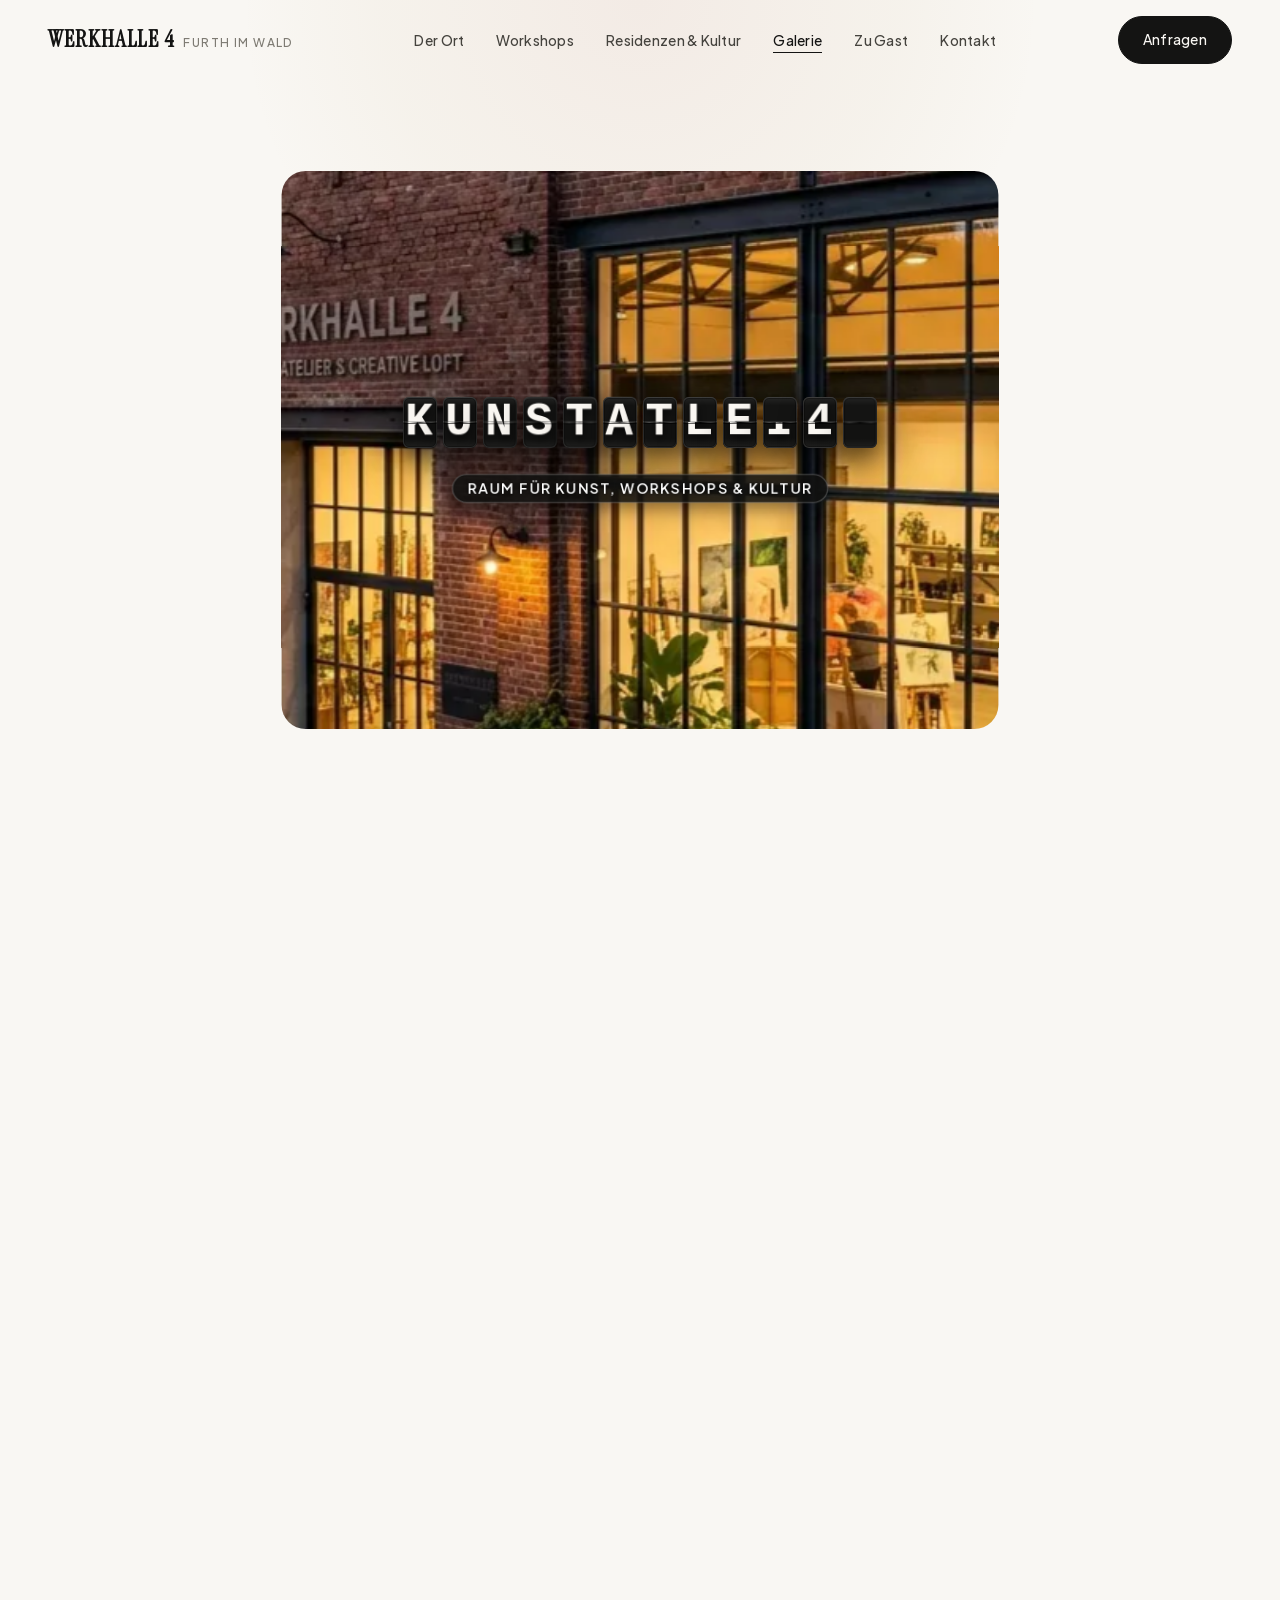
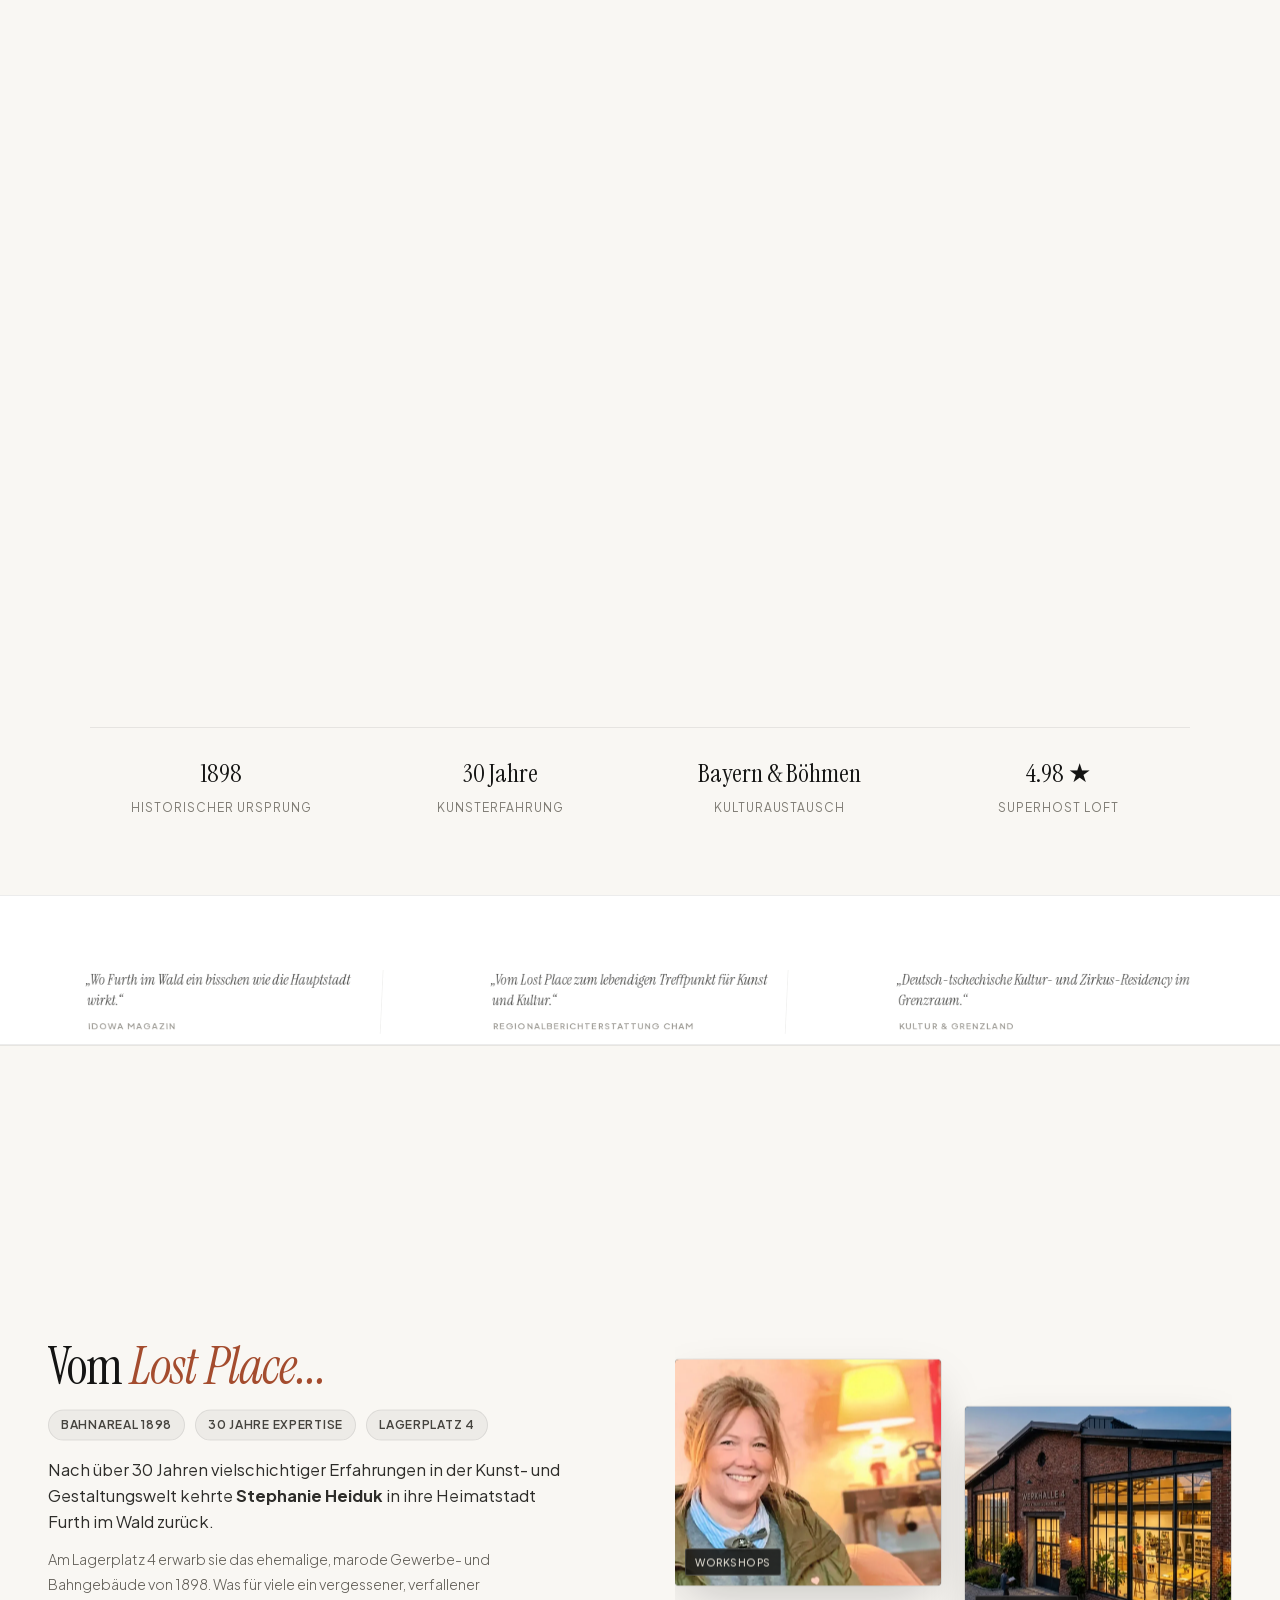
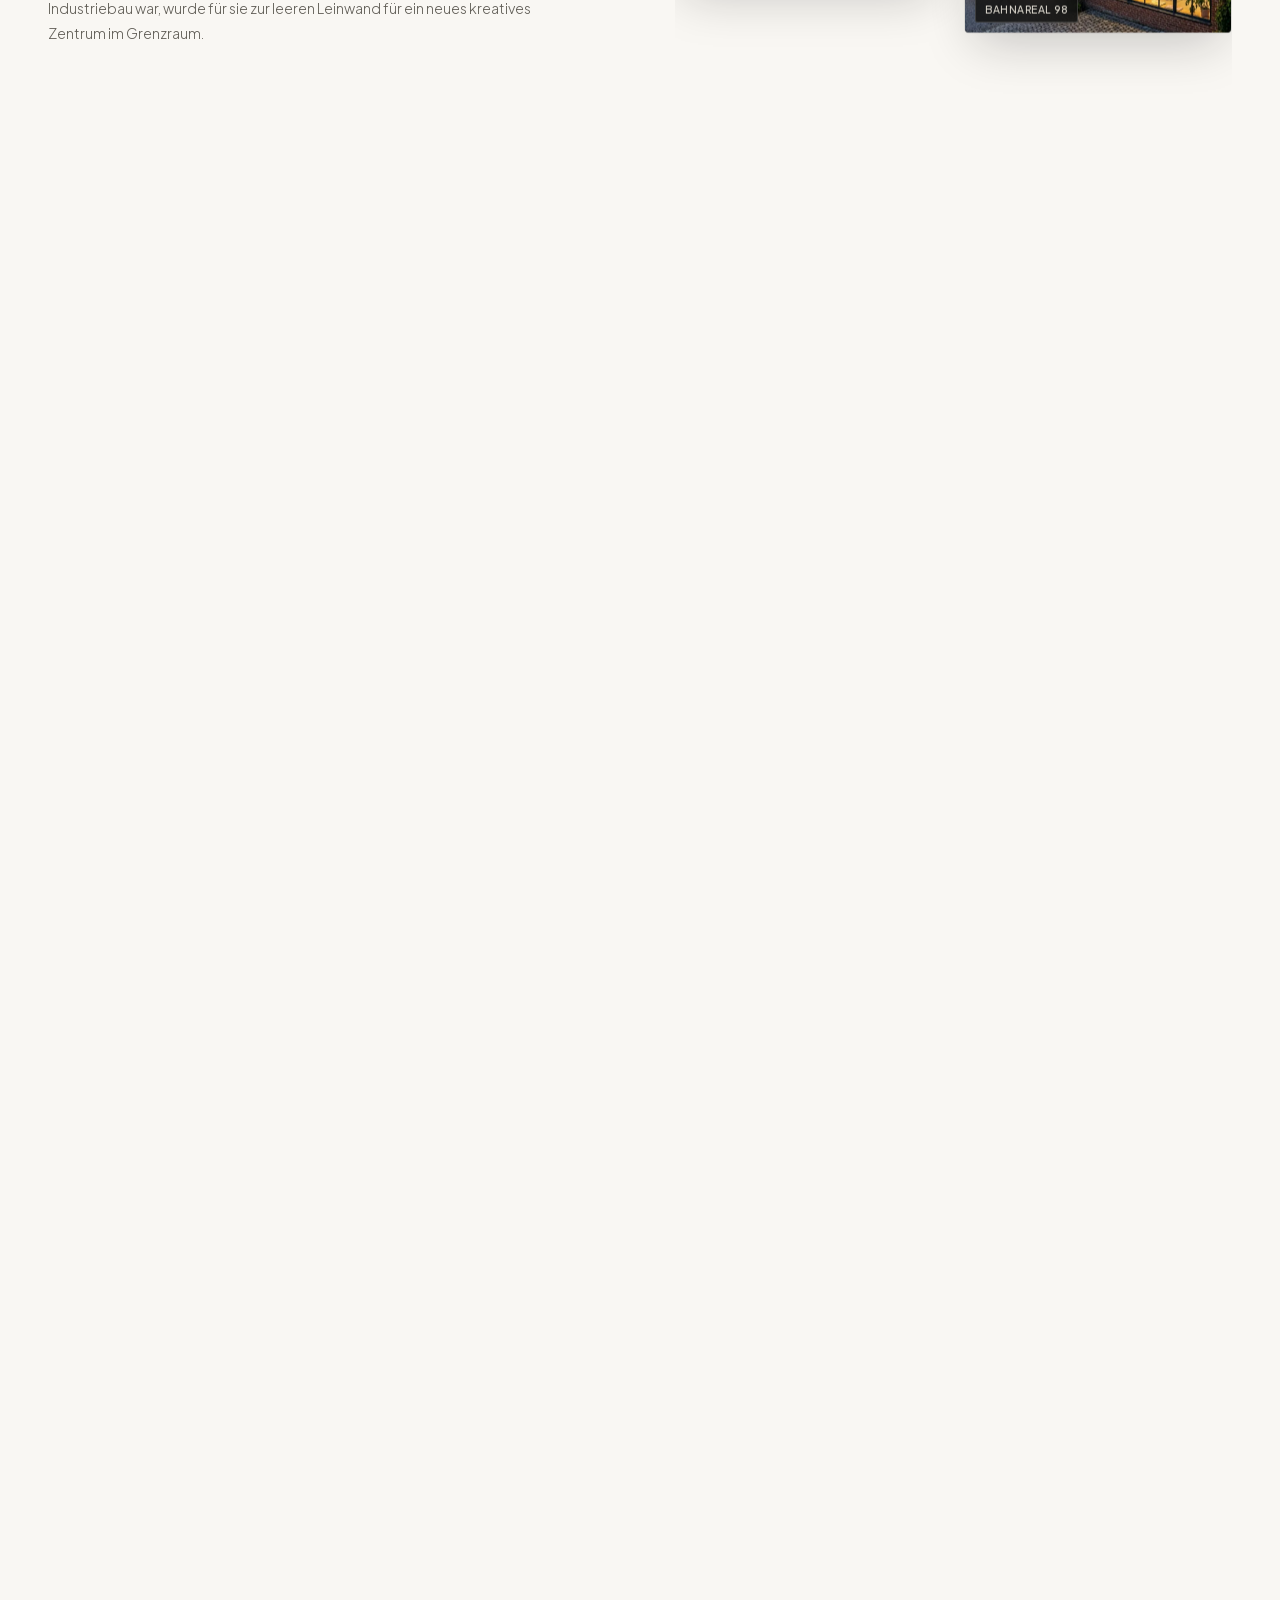
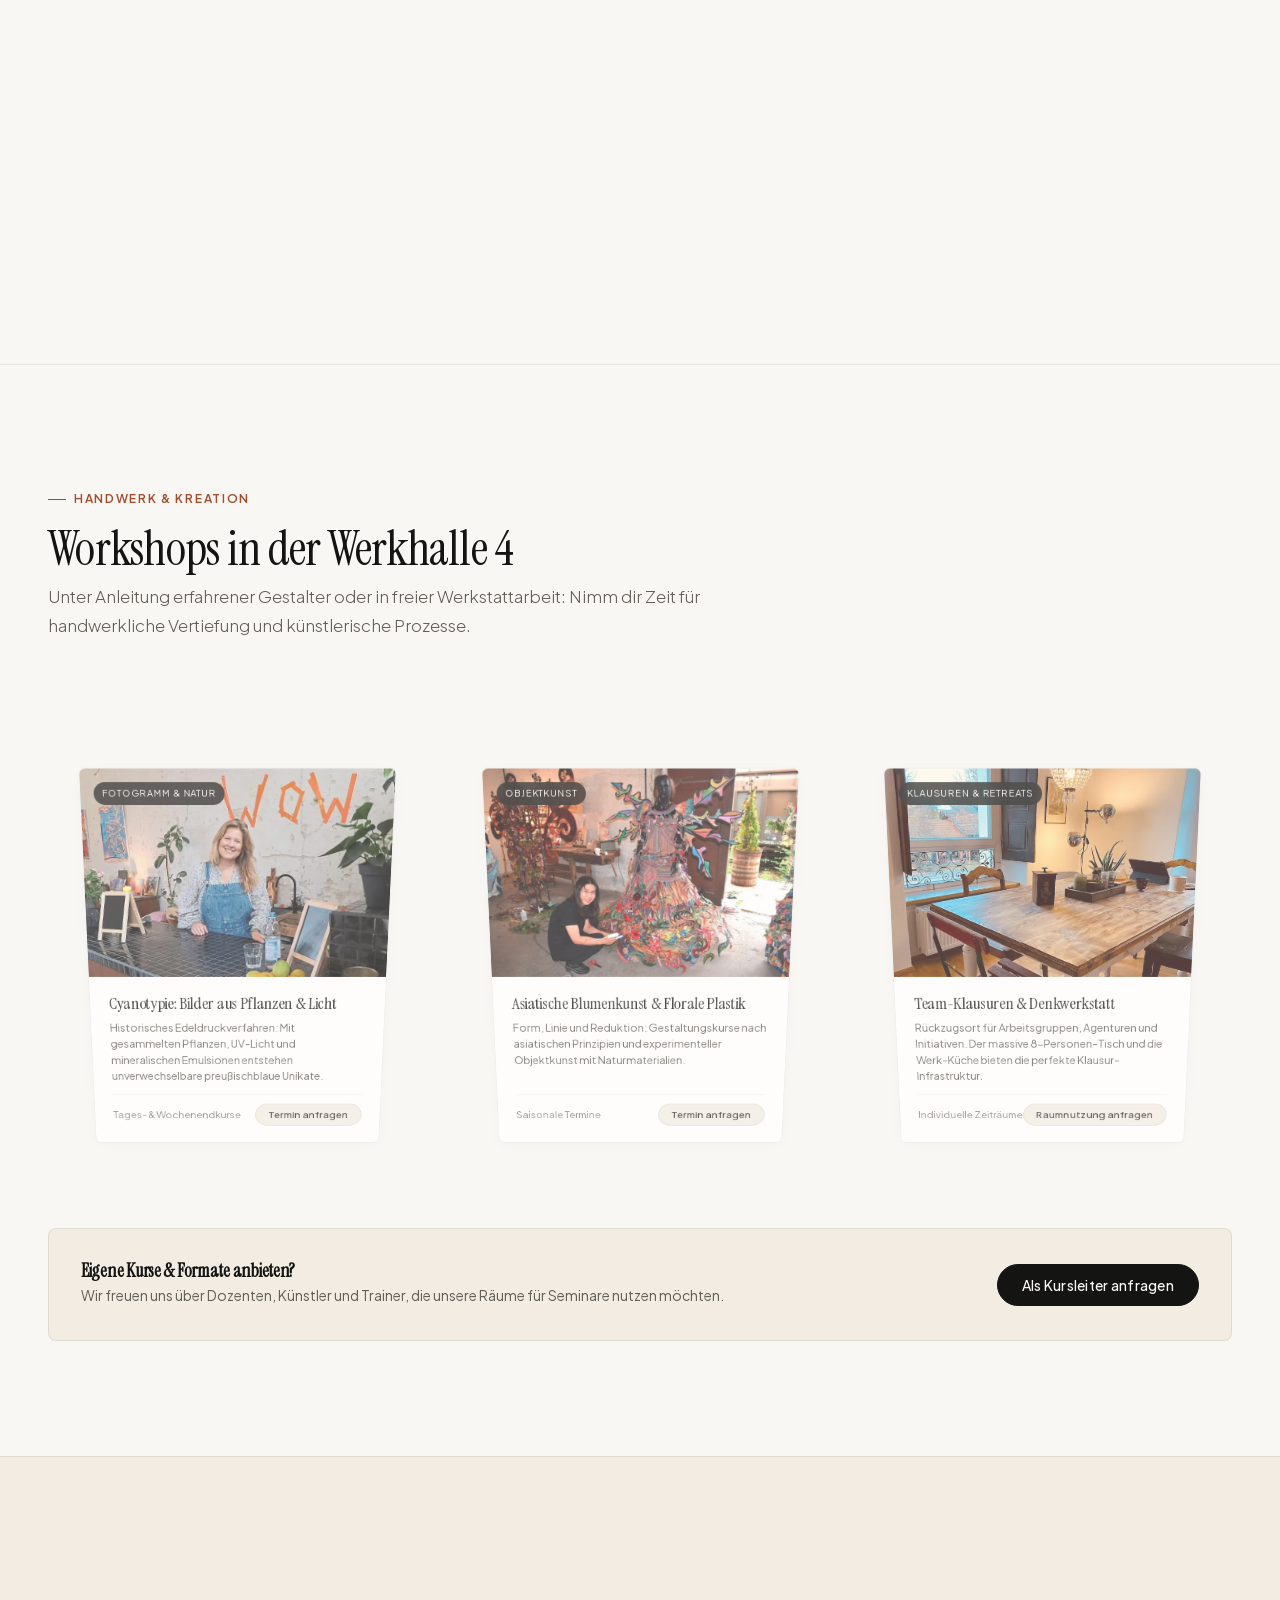
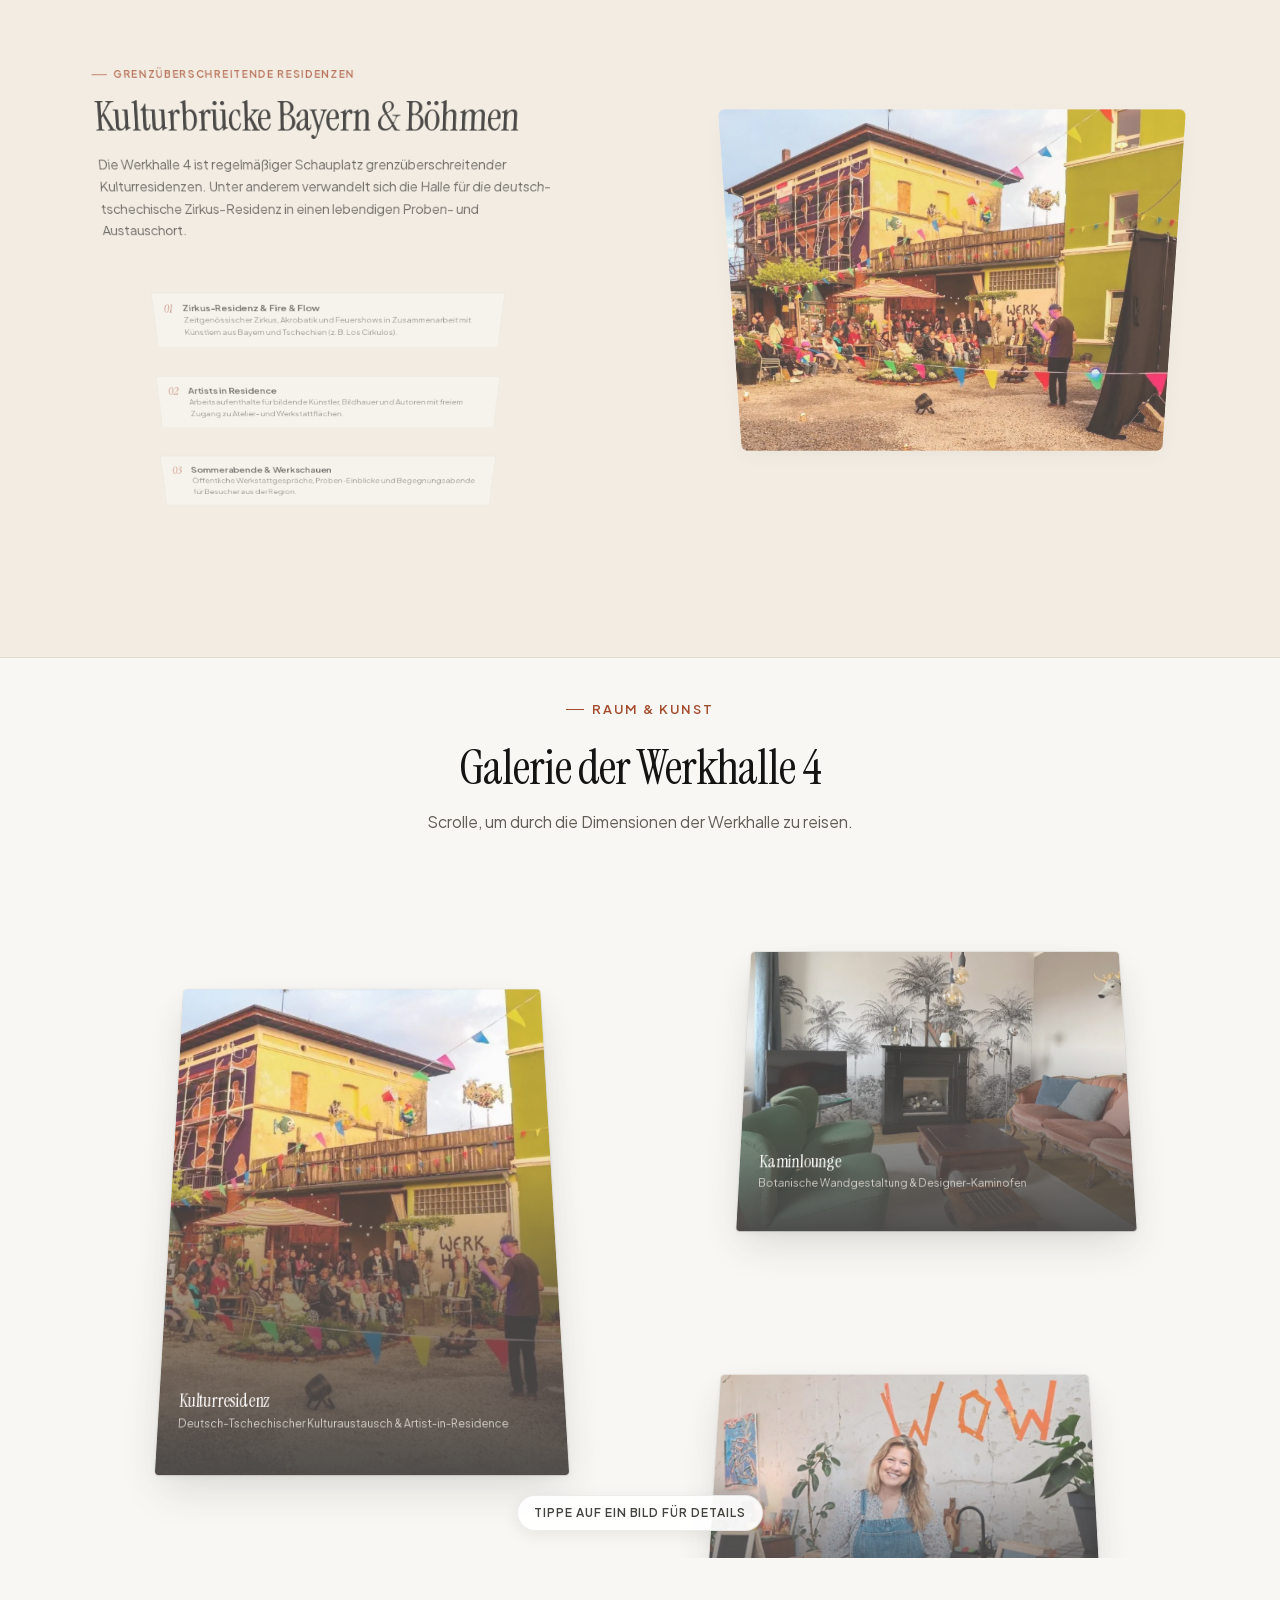
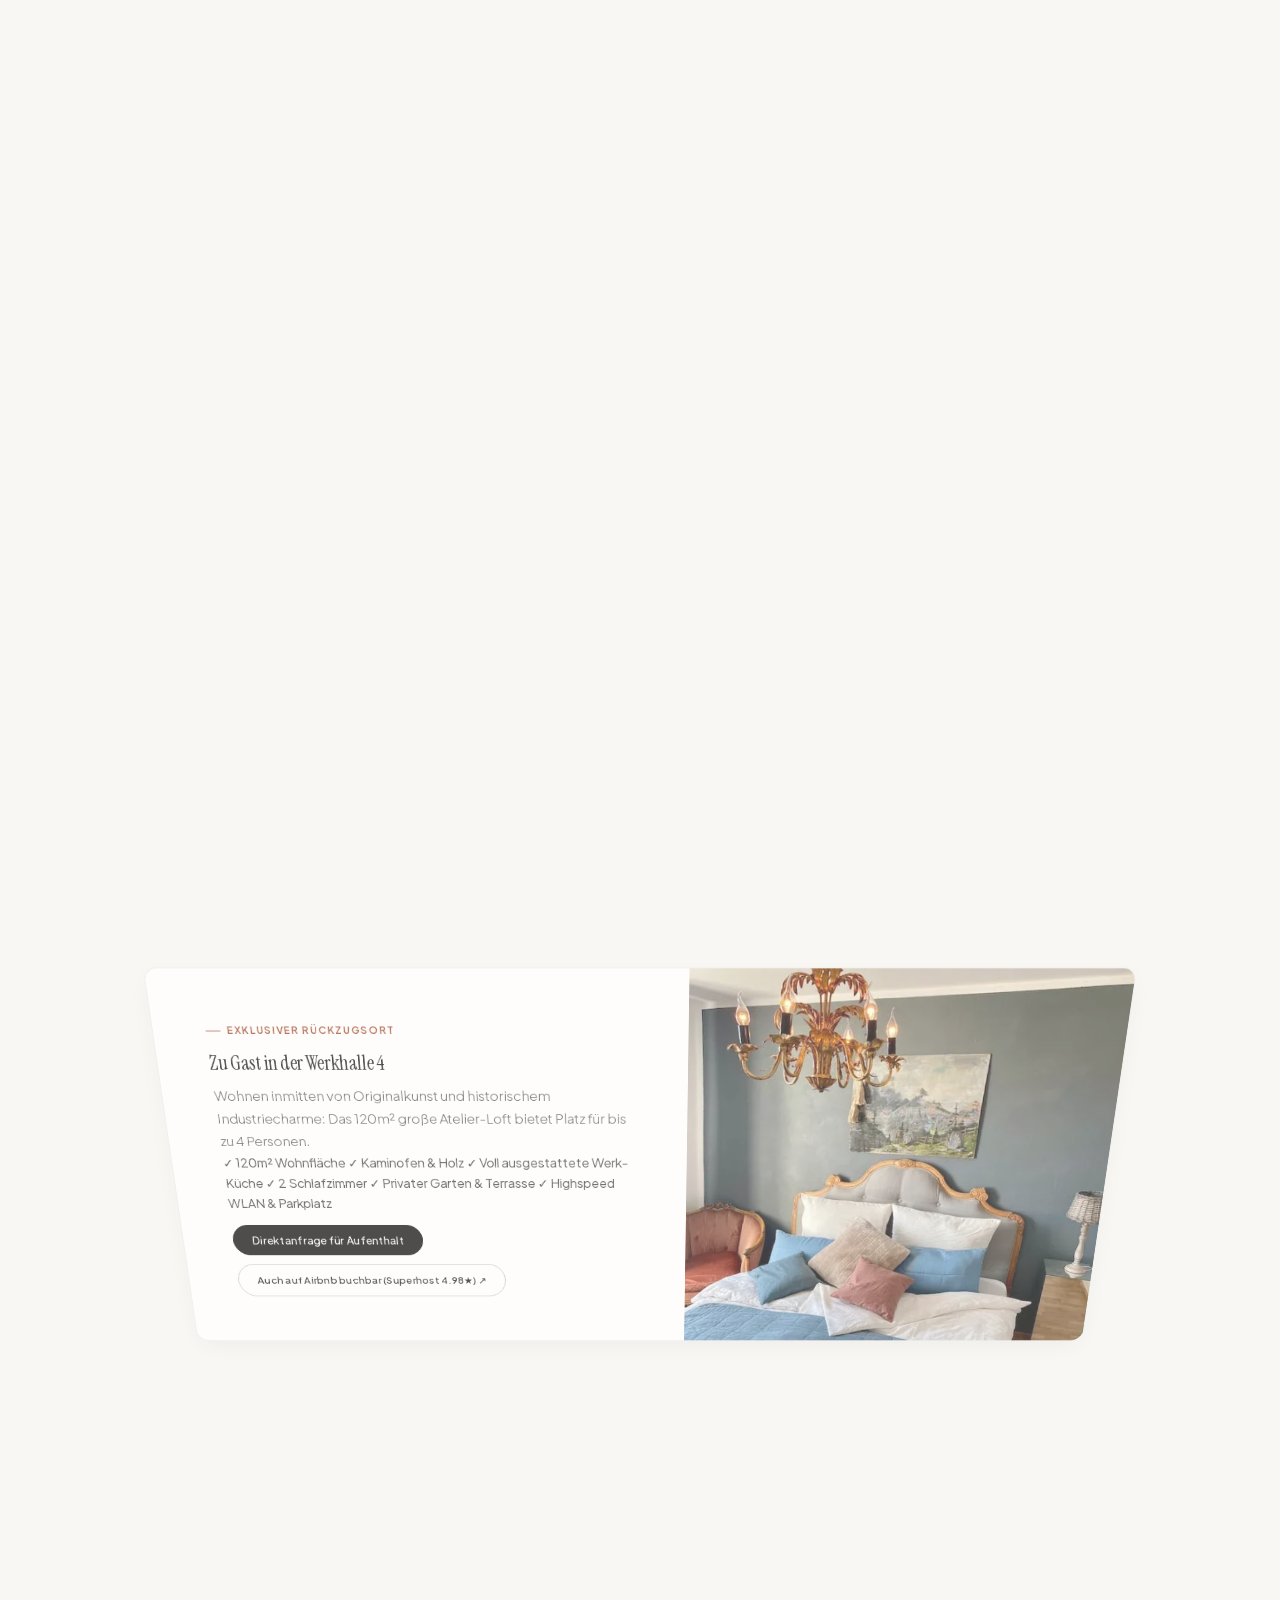
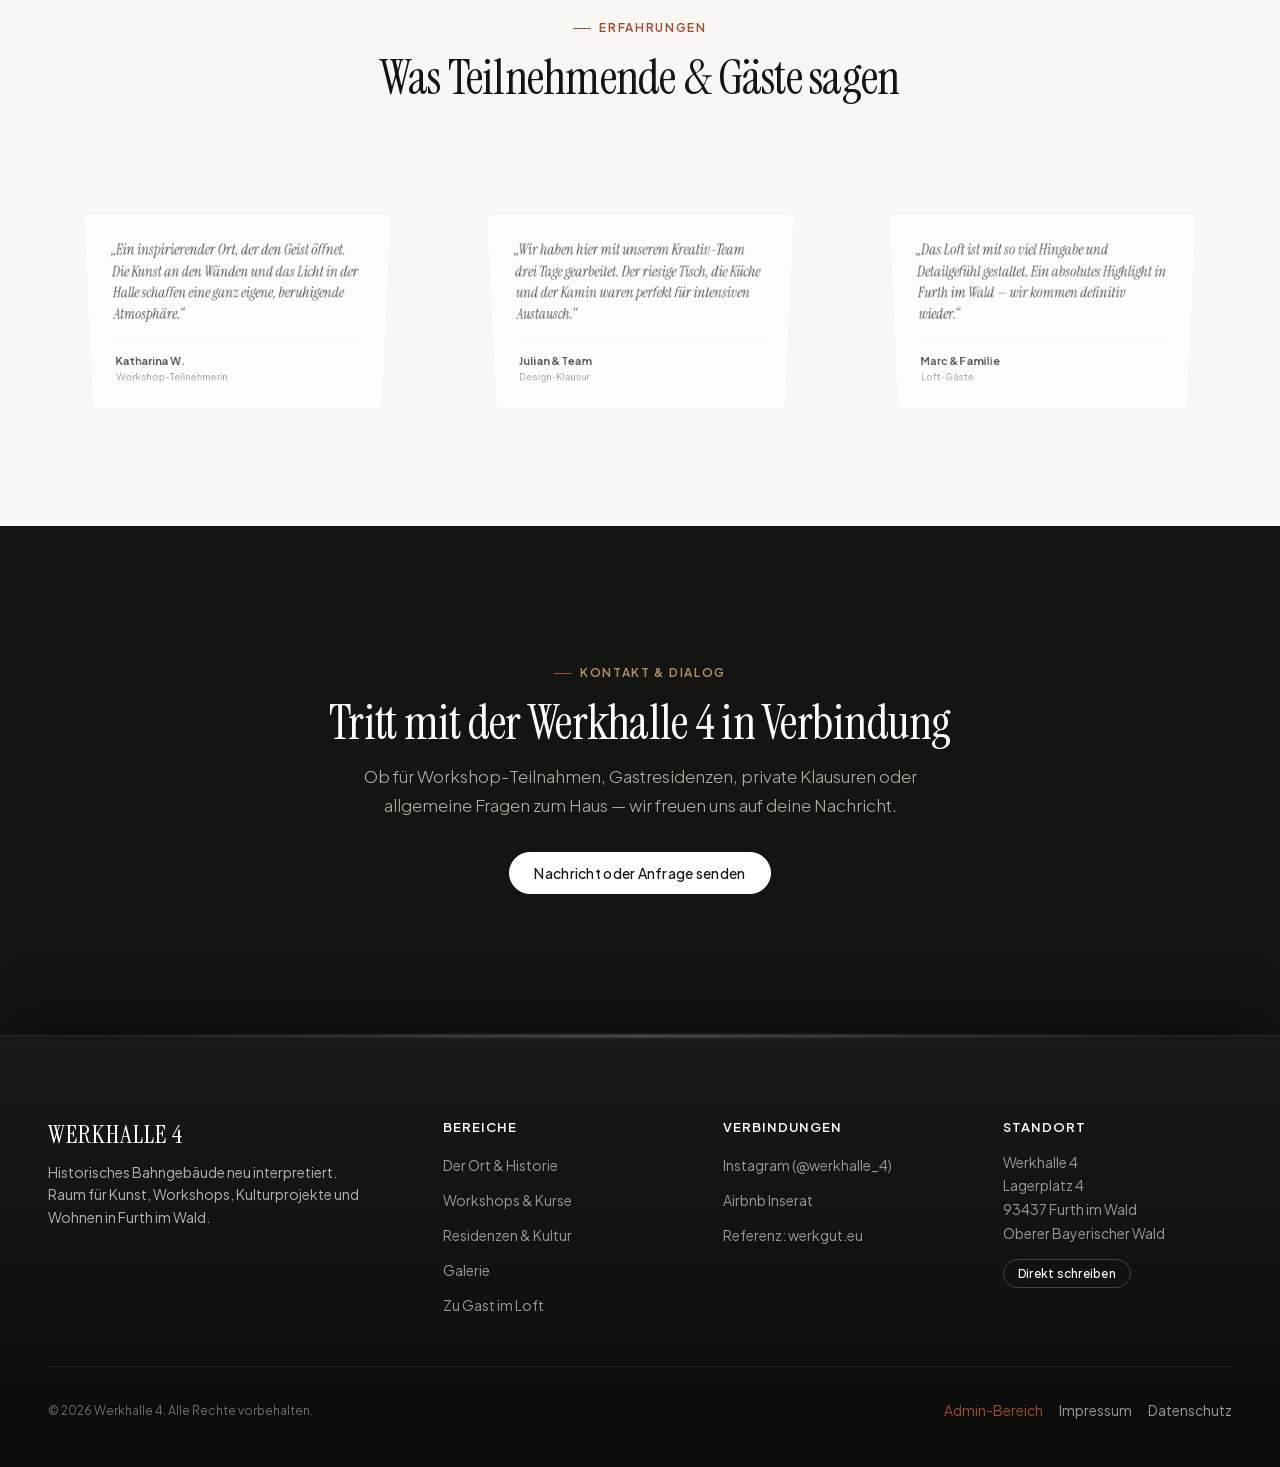
==== commit c77159e2: "fix(cache): disable immutable caching for css/js in vercel.json and add version query busting" ====
--- a/index.html
+++ b/index.html
@@ -20,9 +20,9 @@
   <link rel="stylesheet" href="css/fonts.css">
 
   <!-- Styles -->
-  <link rel="stylesheet" href="css/tokens.css">
-  <link rel="stylesheet" href="css/style.css">
-  <link rel="stylesheet" href="css/InfiniteScrollGallery.css">
+  <link rel="stylesheet" href="css/tokens.css?v=2.1">
+  <link rel="stylesheet" href="css/style.css?v=2.1">
+  <link rel="stylesheet" href="css/InfiniteScrollGallery.css?v=2.1">
 </head>
 <body>
   <div class="site-wrapper">
@@ -793,7 +793,7 @@
   <script defer src="js/ScrollExpand.js"></script>
   <script defer src="js/SplitFlapText.js"></script>
   <script defer src="js/TextPressure.js"></script>
-  <script defer src="js/InfiniteScrollGallery.js"></script>
-  <script defer src="js/app.js"></script>
+  <script defer src="js/InfiniteScrollGallery.js?v=2.1"></script>
+  <script defer src="js/app.js?v=2.1"></script>
 </body>
 </html>
--- a/css/InfiniteScrollGallery.css
+++ b/css/InfiniteScrollGallery.css
@@ -69,7 +69,7 @@
   line-height: 1.5;
 }
 
-/* 2-Column Grid Stage (Clean 2D Stream, 100% Clickable at Any Position) */
+/* 2-Column Grid Stage (Clean Kinetic Stream with Smooth 3D Perspective) */
 .stream-columns-stage {
   position: absolute;
   top: 0;
@@ -82,6 +82,7 @@
   justify-content: center;
   padding-top: clamp(210px, 28vh, 270px);
   will-change: transform;
+  perspective: 1000px;
 }
 
 .stream-columns-grid {
@@ -103,12 +104,6 @@
   will-change: transform;
   transform: translate3d(0, 0, 0);
 }
-
-/* Organic Asymmetric Horizontal Offsets */
-.stream-card.offset-left-sm  { transform: translateX(clamp(-20px, -2vw, -10px)); }
-.stream-card.offset-right-sm { transform: translateX(clamp(12px, 2vw, 24px)); }
-.stream-card.offset-left-md  { transform: translateX(clamp(-32px, -3vw, -16px)); }
-.stream-card.offset-right-md { transform: translateX(clamp(20px, 3vw, 36px)); }
 
 /* Stream Cards (Clean Framing, Instant Click Response) */
 .stream-card {
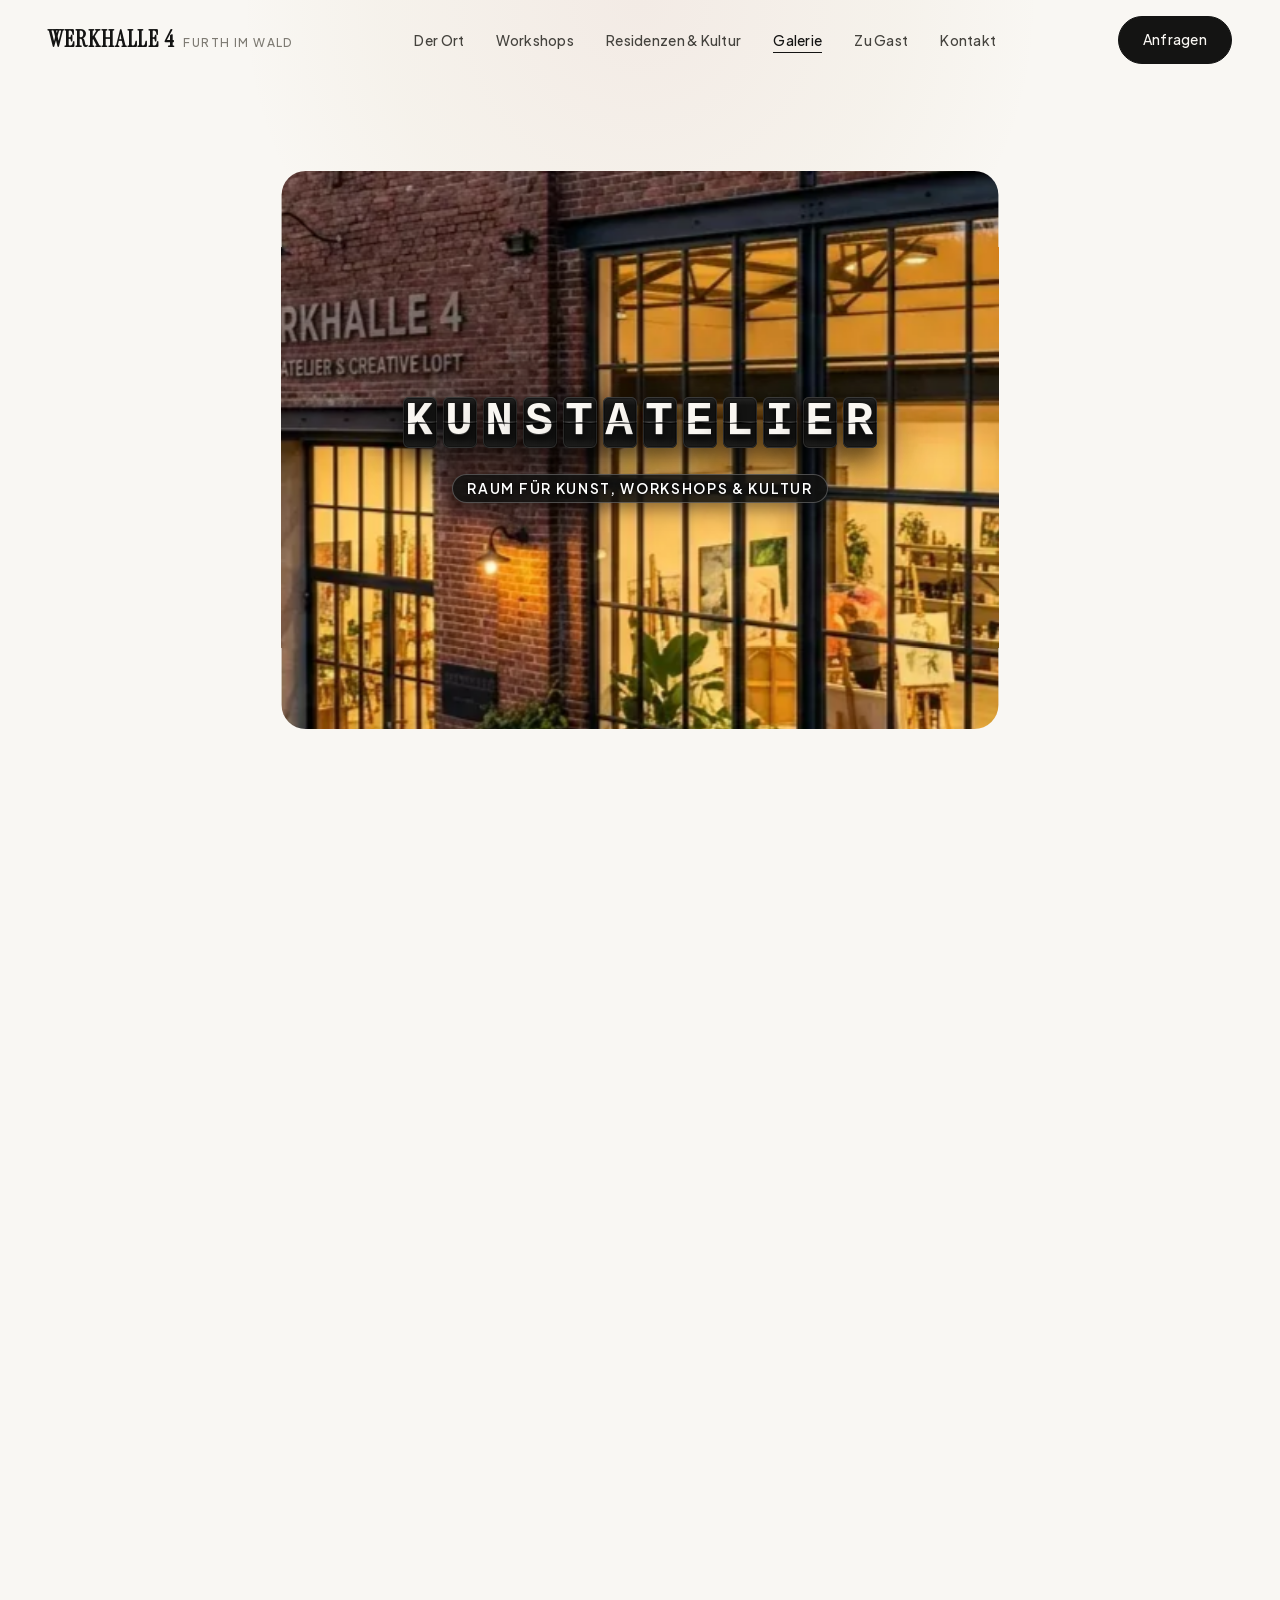
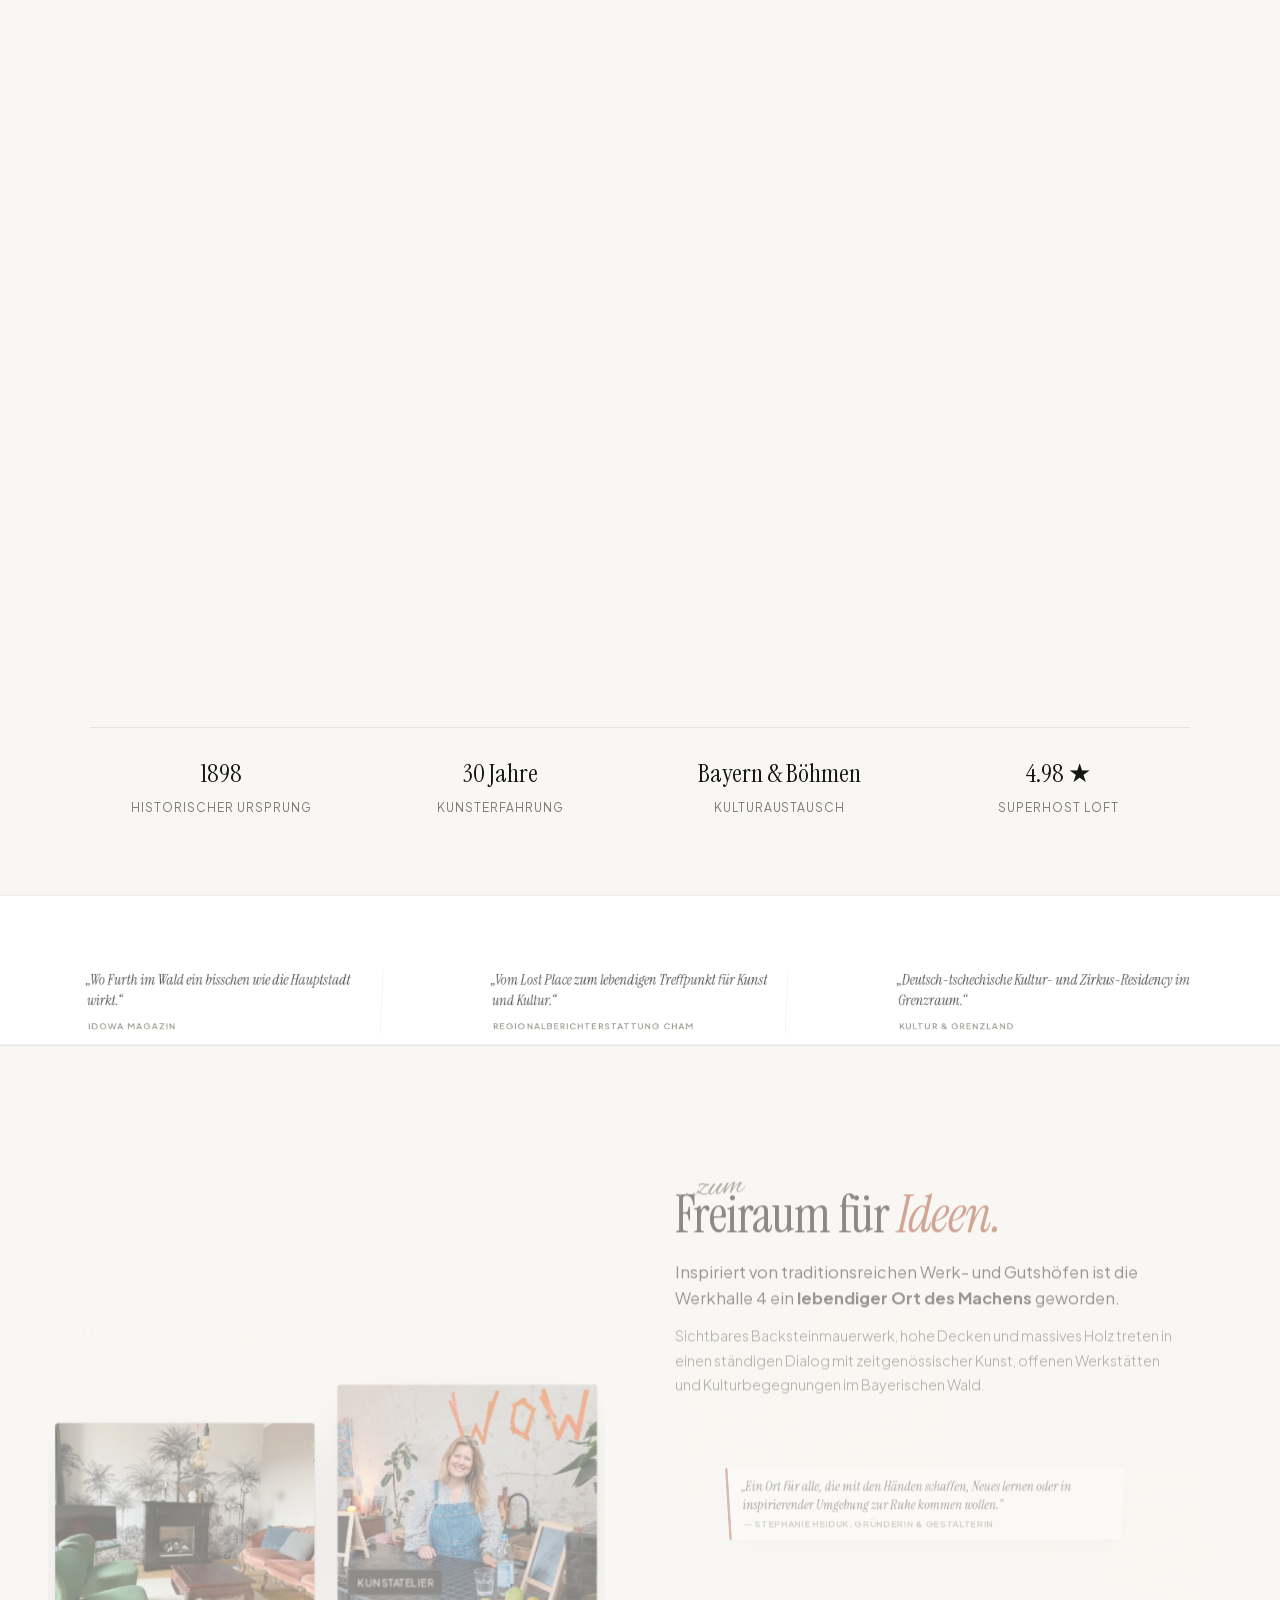
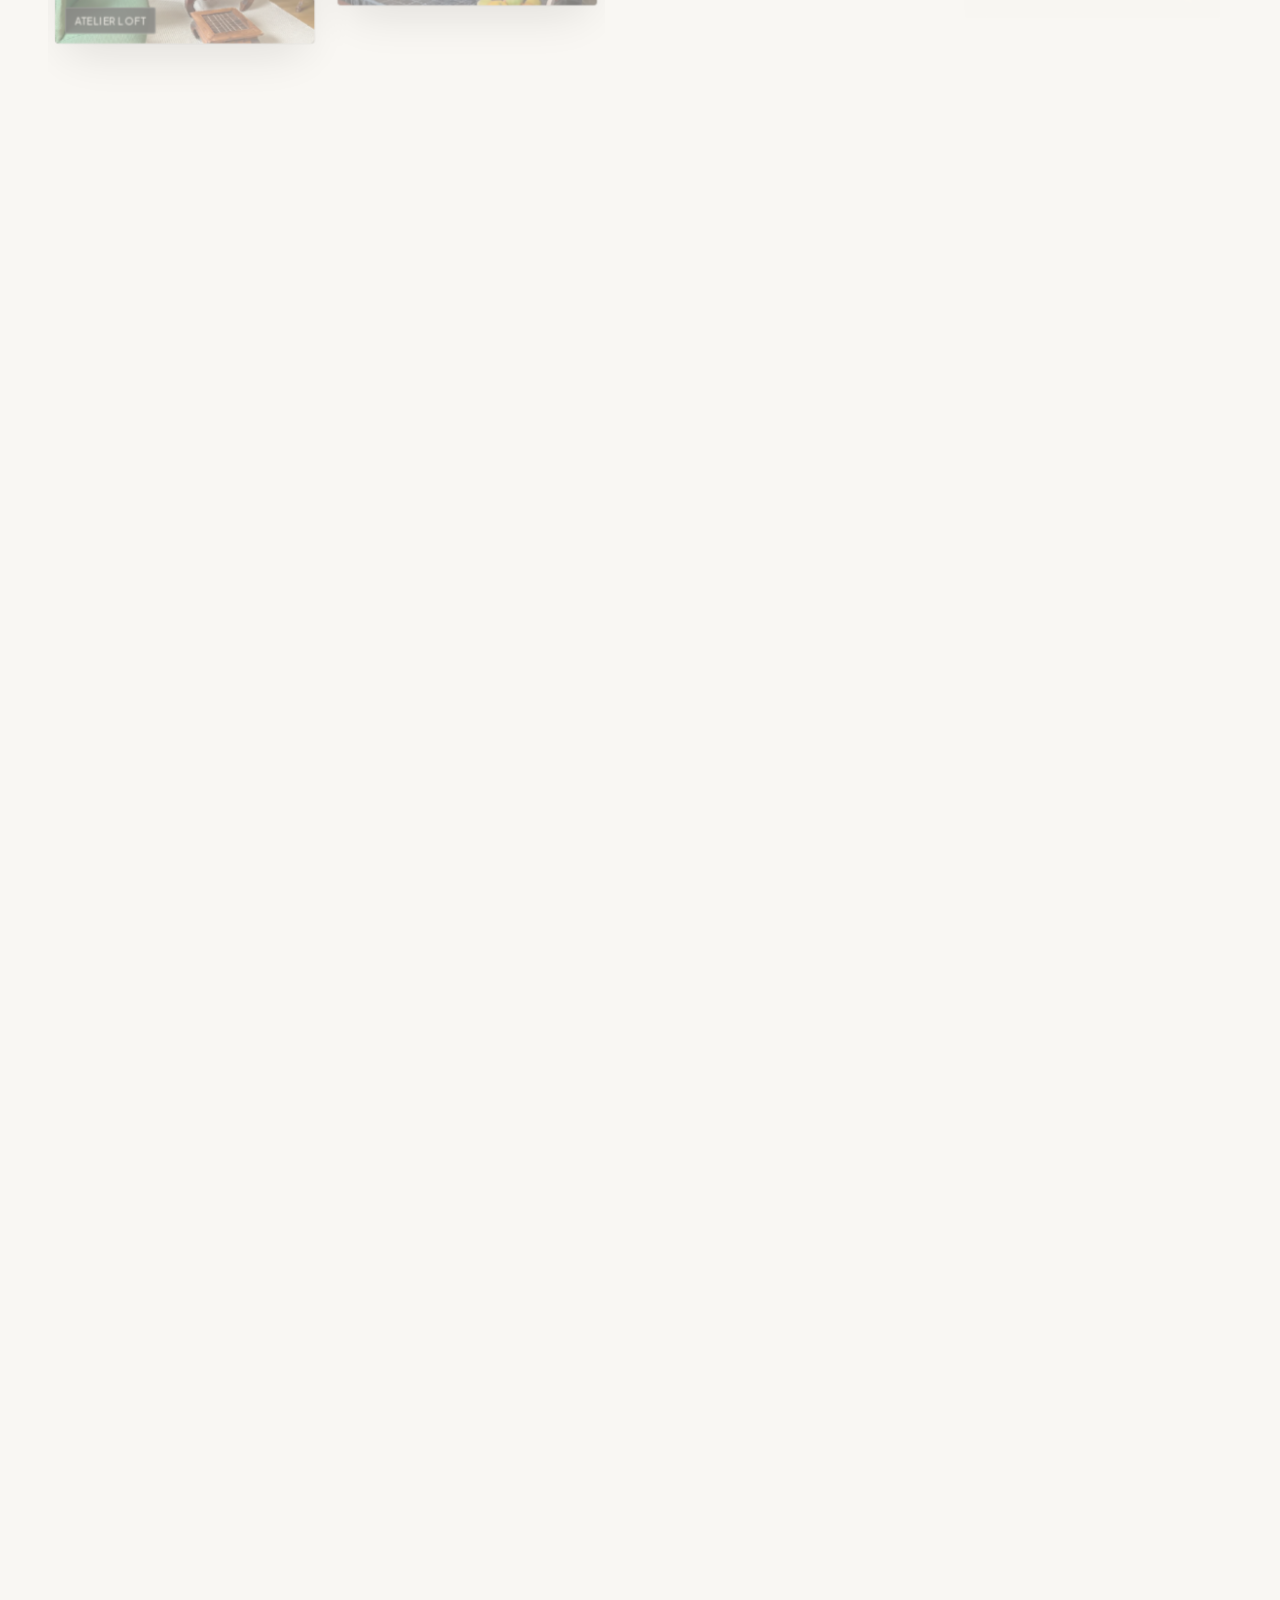
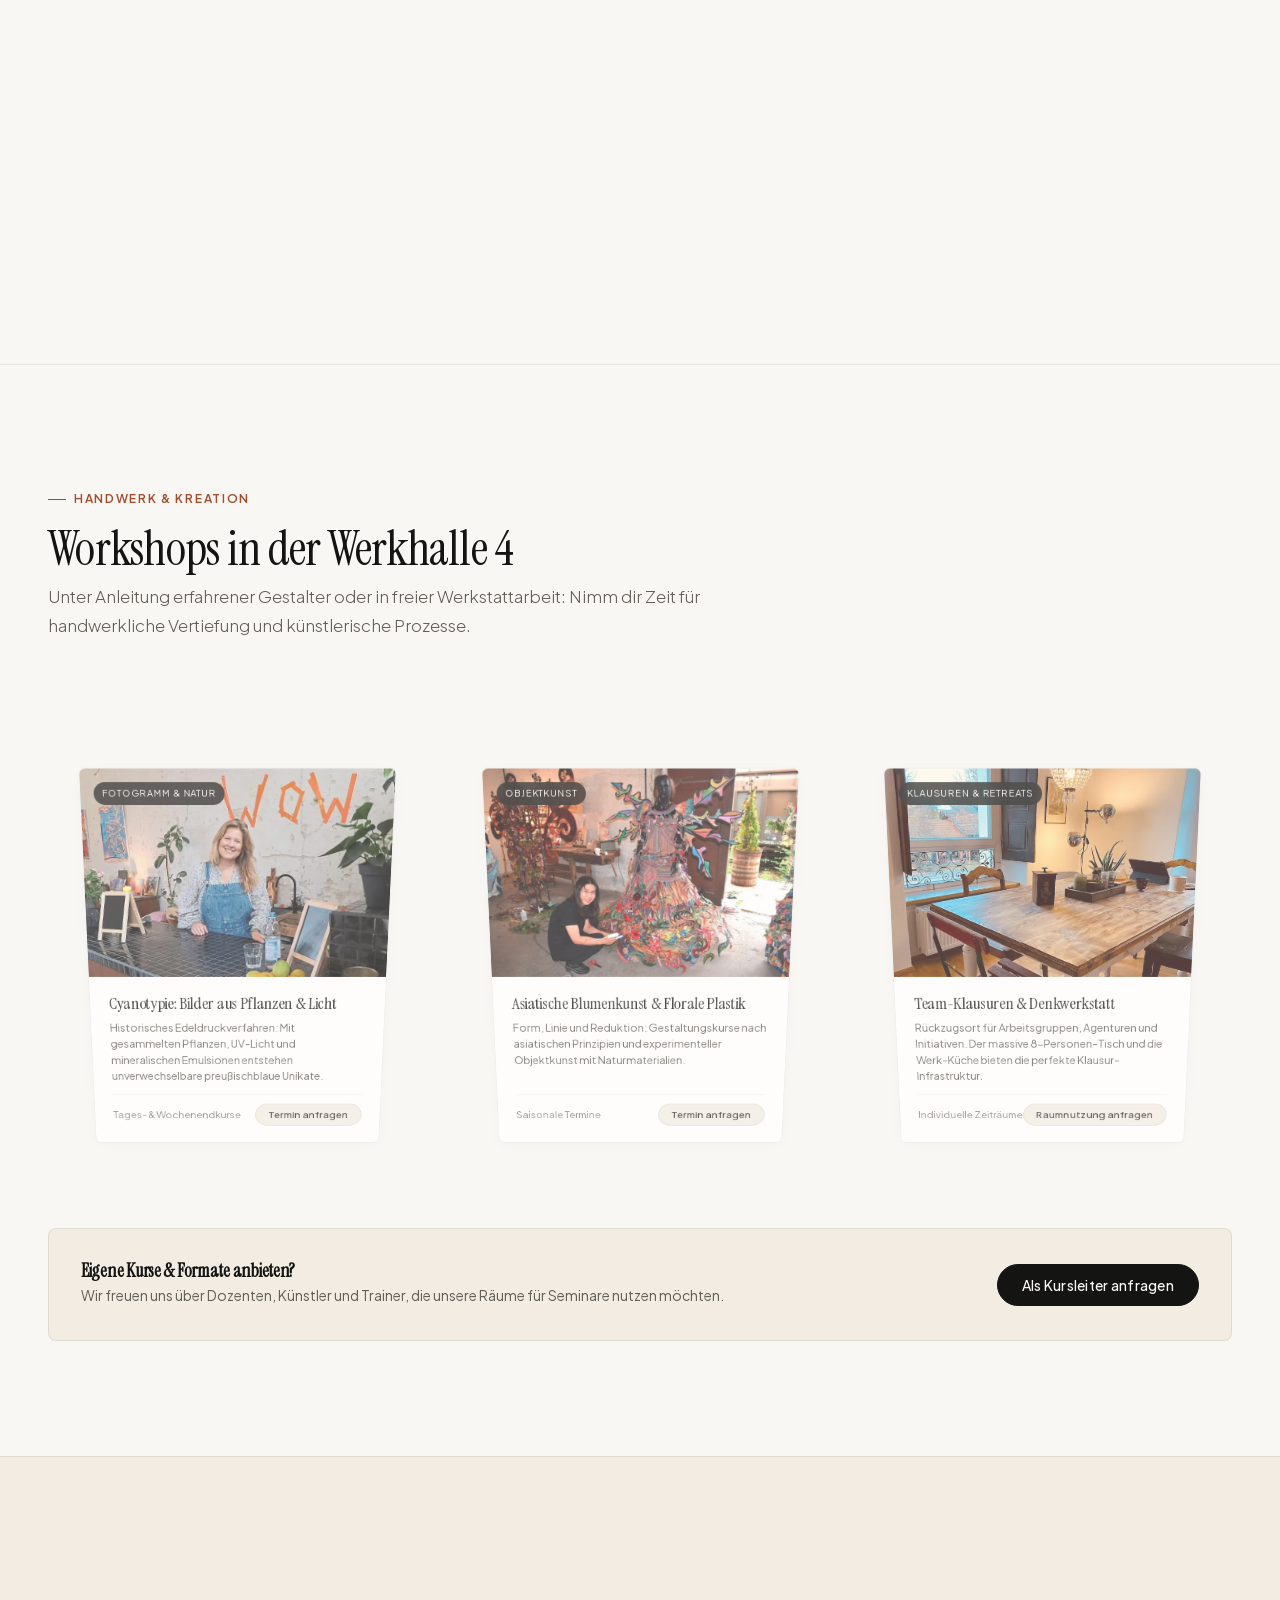
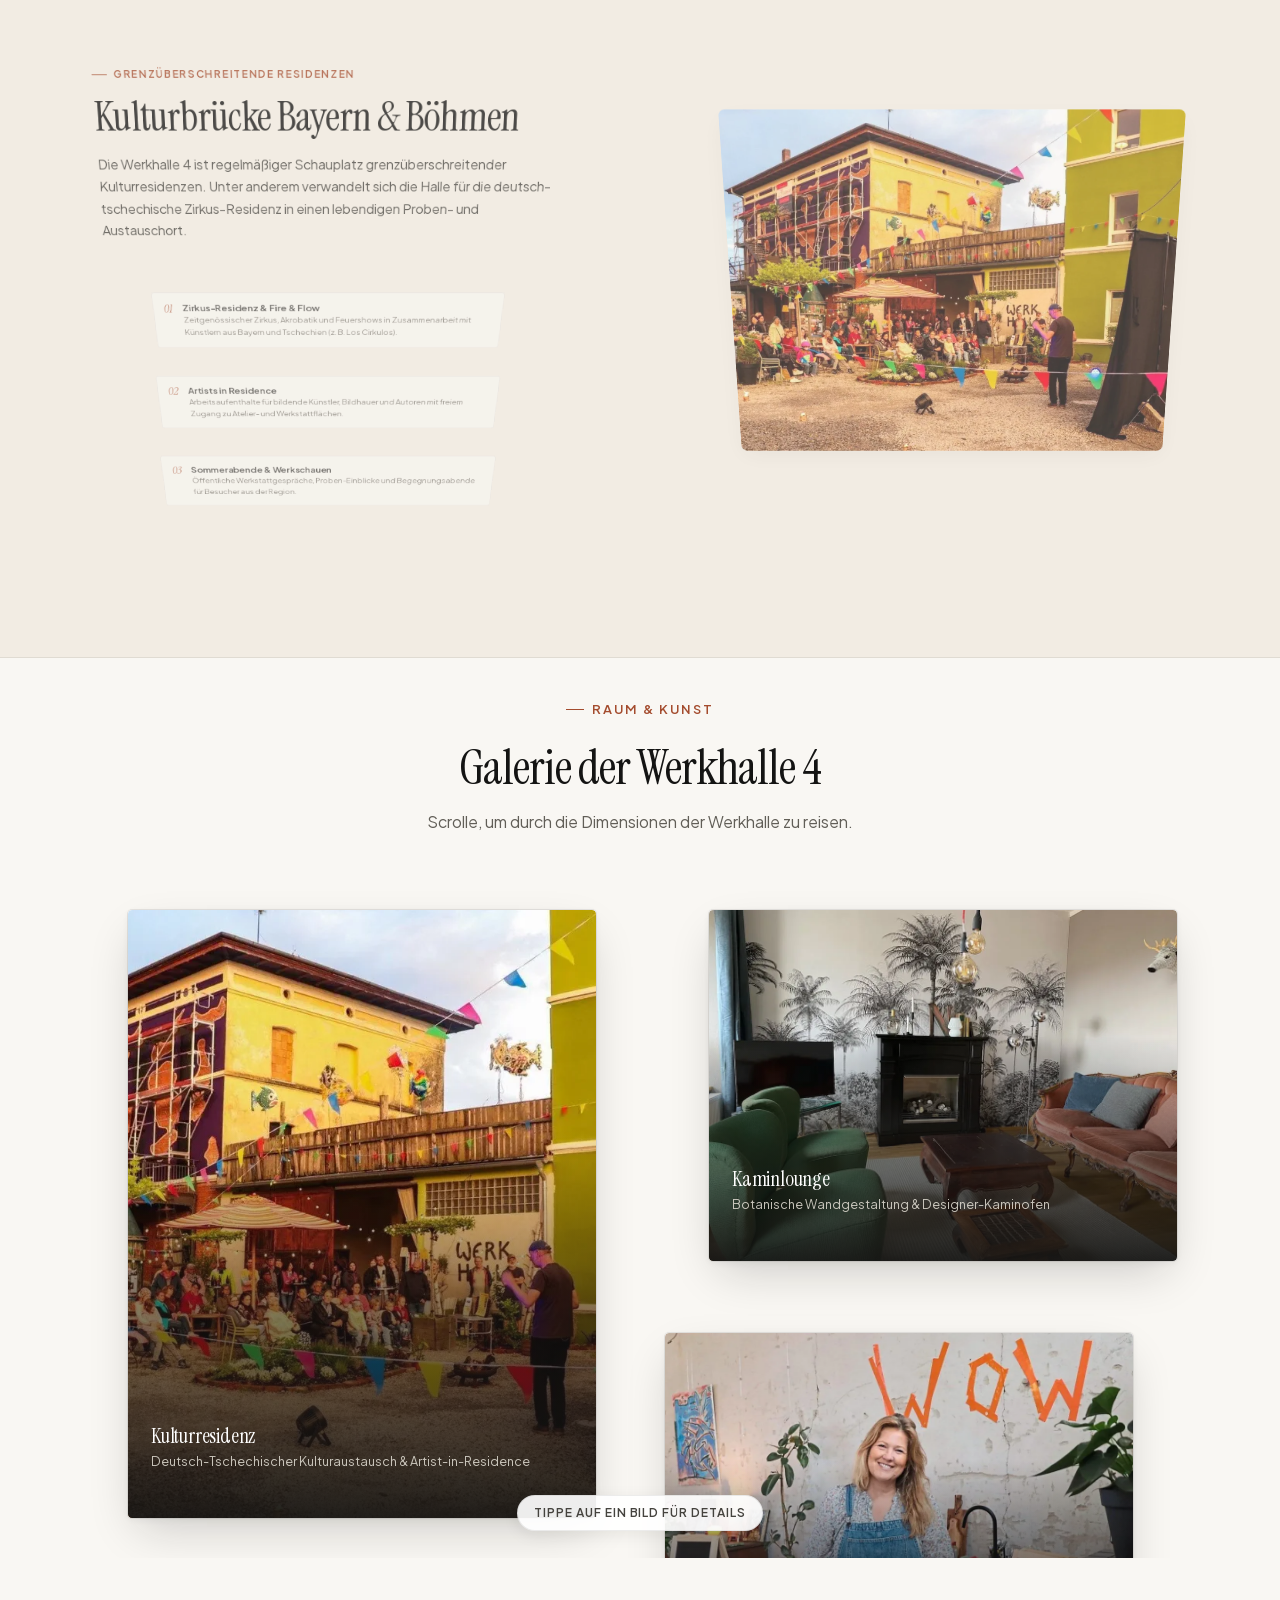
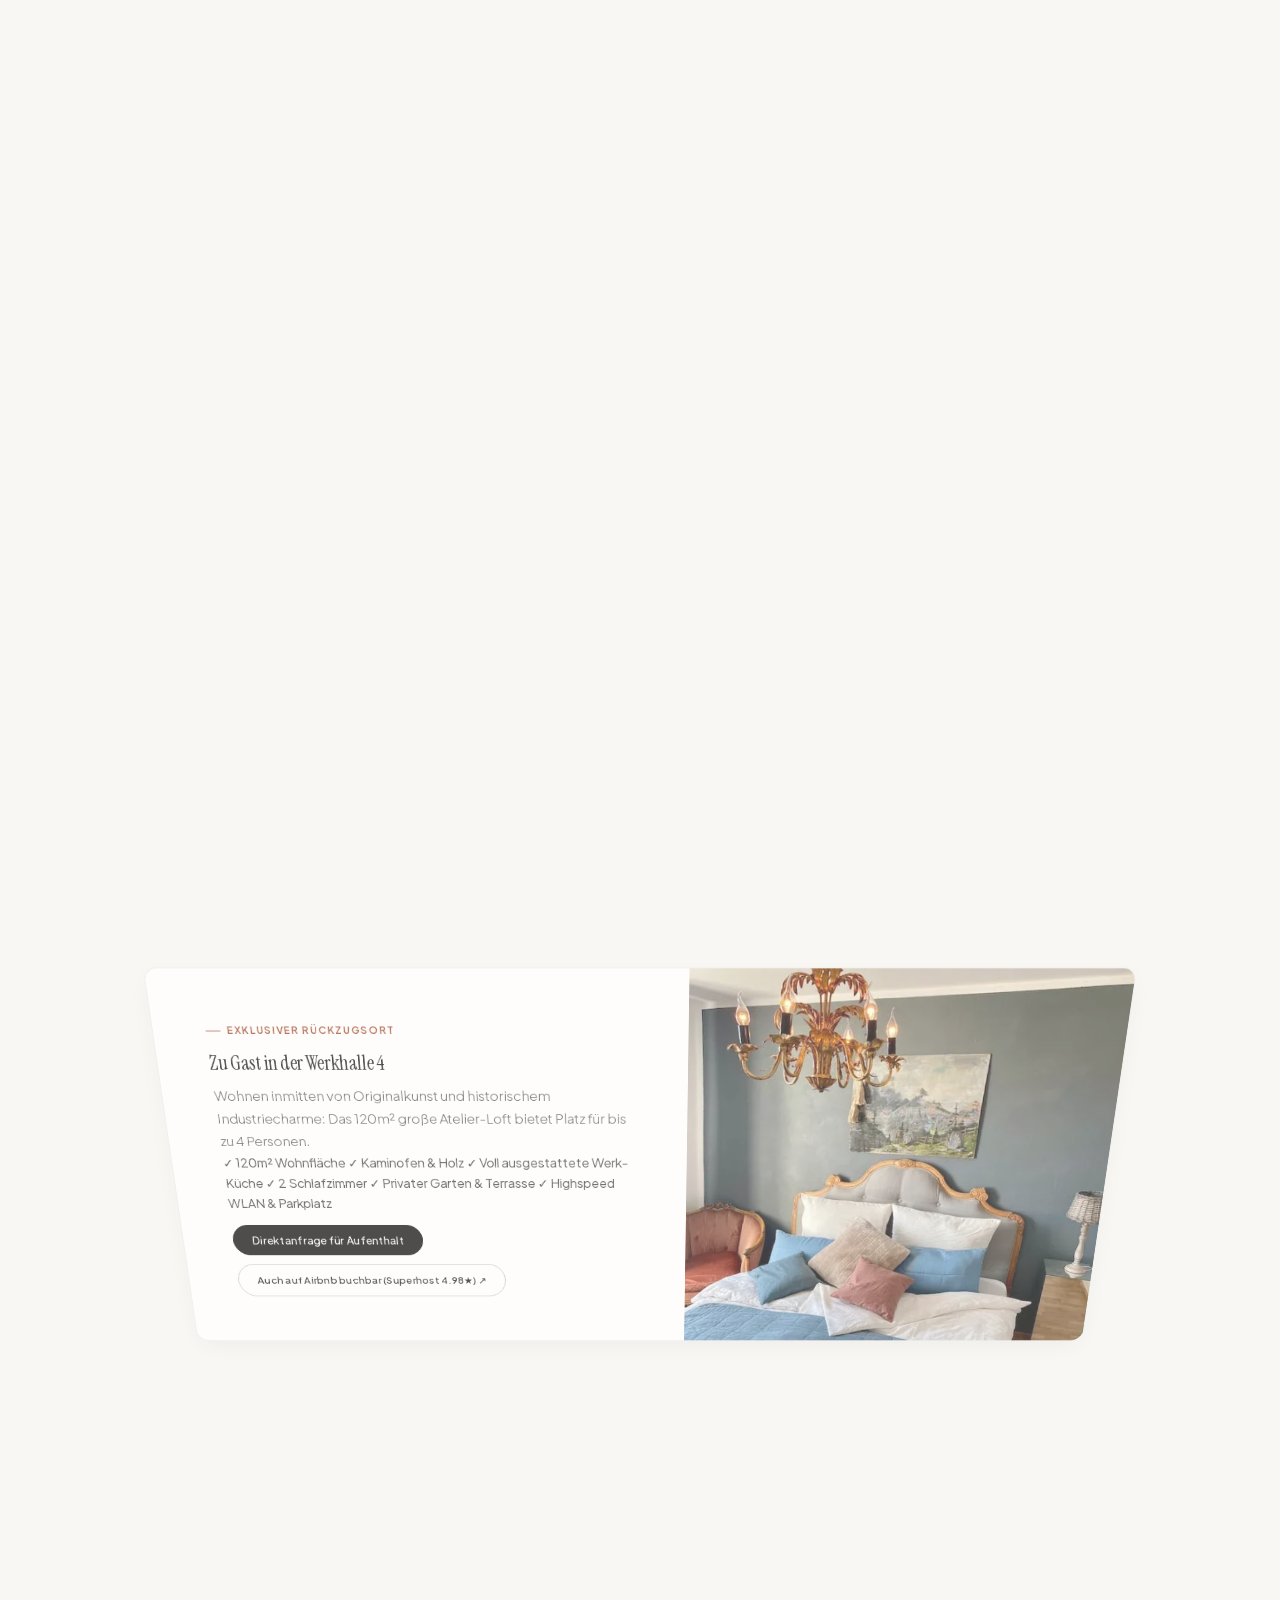
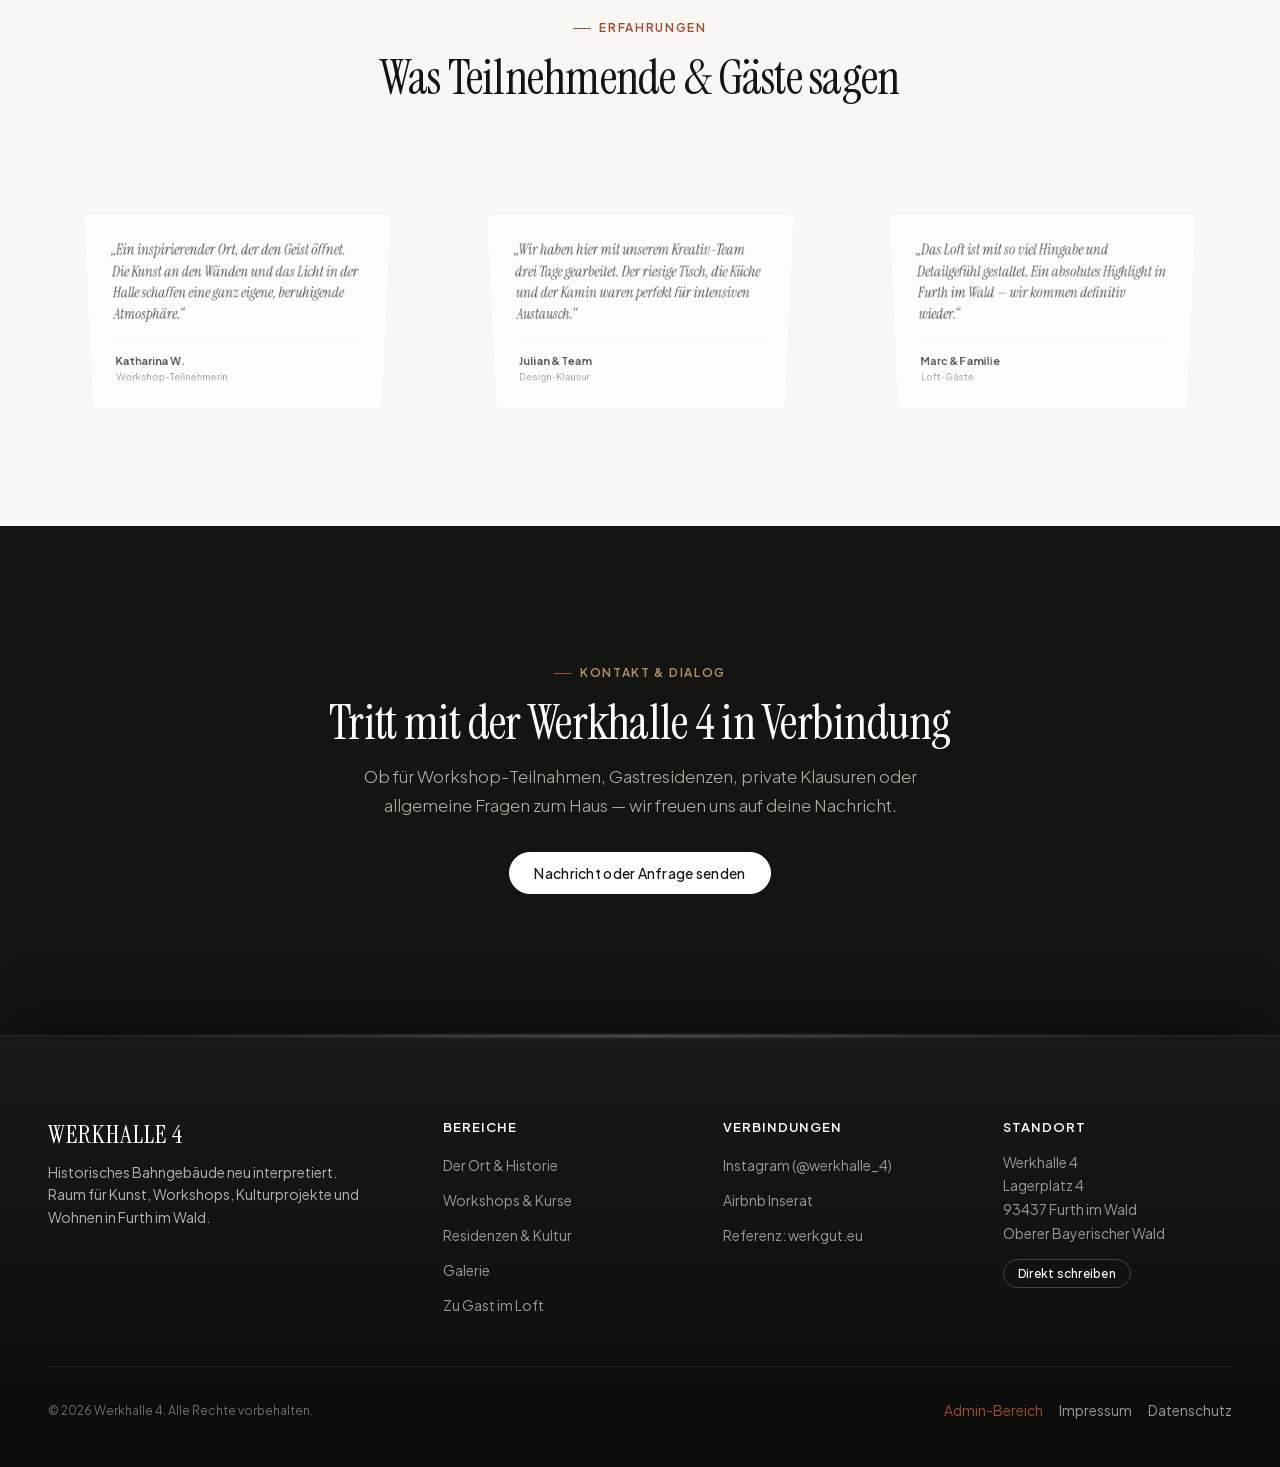
==== commit 7a3ebb58: "fix(gallery): keep all cards 100% straight and flat in 2D space matching localhost perfectly" ====
--- a/index.html
+++ b/index.html
@@ -20,9 +20,9 @@
   <link rel="stylesheet" href="css/fonts.css">
 
   <!-- Styles -->
-  <link rel="stylesheet" href="css/tokens.css?v=2.1">
-  <link rel="stylesheet" href="css/style.css?v=2.1">
-  <link rel="stylesheet" href="css/InfiniteScrollGallery.css?v=2.1">
+  <link rel="stylesheet" href="css/tokens.css?v=2.2">
+  <link rel="stylesheet" href="css/style.css?v=2.2">
+  <link rel="stylesheet" href="css/InfiniteScrollGallery.css?v=2.2">
 </head>
 <body>
   <div class="site-wrapper">
@@ -793,7 +793,7 @@
   <script defer src="js/ScrollExpand.js"></script>
   <script defer src="js/SplitFlapText.js"></script>
   <script defer src="js/TextPressure.js"></script>
-  <script defer src="js/InfiniteScrollGallery.js?v=2.1"></script>
-  <script defer src="js/app.js?v=2.1"></script>
+  <script defer src="js/InfiniteScrollGallery.js?v=2.2"></script>
+  <script defer src="js/app.js?v=2.2"></script>
 </body>
 </html>
--- a/css/InfiniteScrollGallery.css
+++ b/css/InfiniteScrollGallery.css
@@ -69,7 +69,7 @@
   line-height: 1.5;
 }
 
-/* 2-Column Grid Stage (Clean Kinetic Stream with Smooth 3D Perspective) */
+/* 2-Column Grid Stage (Clean 2D Stream, 100% Clickable at Any Position) */
 .stream-columns-stage {
   position: absolute;
   top: 0;
@@ -82,7 +82,6 @@
   justify-content: center;
   padding-top: clamp(210px, 28vh, 270px);
   will-change: transform;
-  perspective: 1000px;
 }
 
 .stream-columns-grid {
@@ -104,6 +103,12 @@
   will-change: transform;
   transform: translate3d(0, 0, 0);
 }
+
+/* Organic Asymmetric Horizontal Offsets */
+.stream-card.offset-left-sm  { transform: translateX(clamp(-20px, -2vw, -10px)); }
+.stream-card.offset-right-sm { transform: translateX(clamp(12px, 2vw, 24px)); }
+.stream-card.offset-left-md  { transform: translateX(clamp(-32px, -3vw, -16px)); }
+.stream-card.offset-right-md { transform: translateX(clamp(20px, 3vw, 36px)); }
 
 /* Stream Cards (Clean Framing, Instant Click Response) */
 .stream-card {
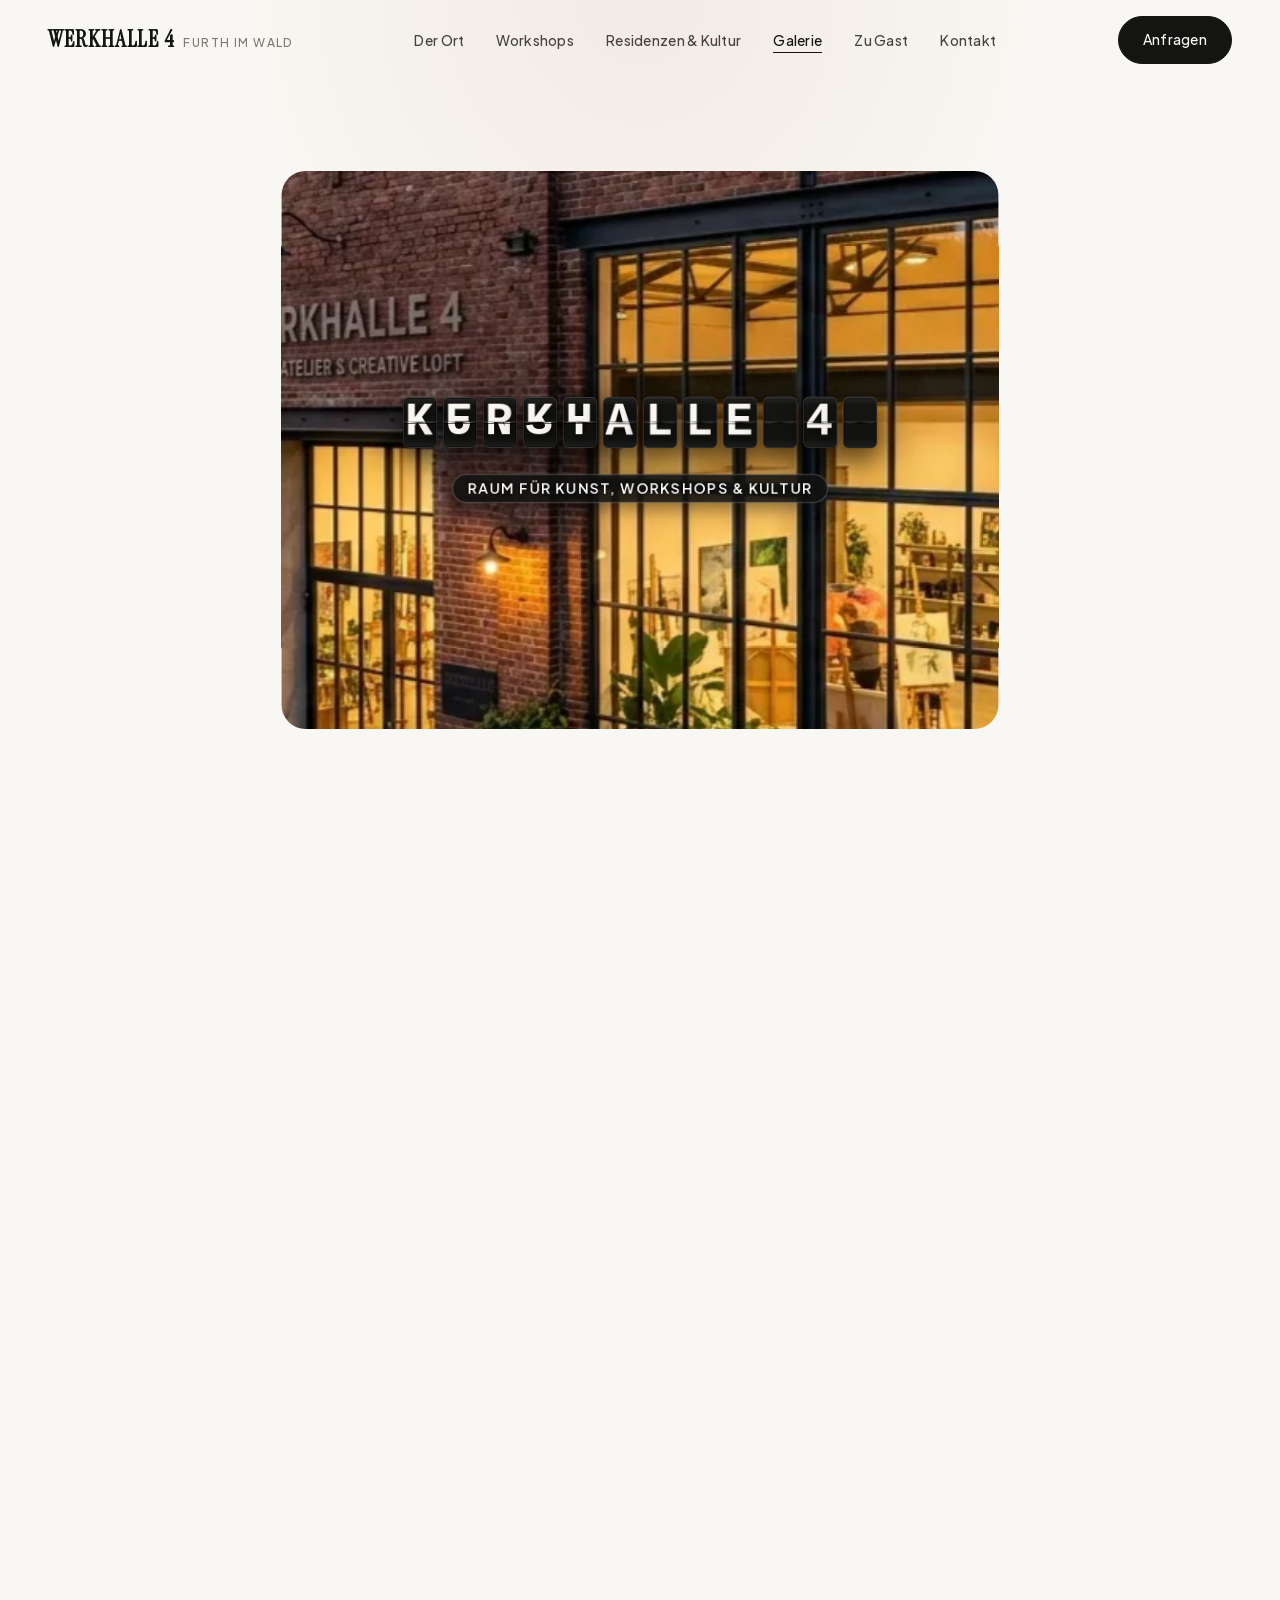
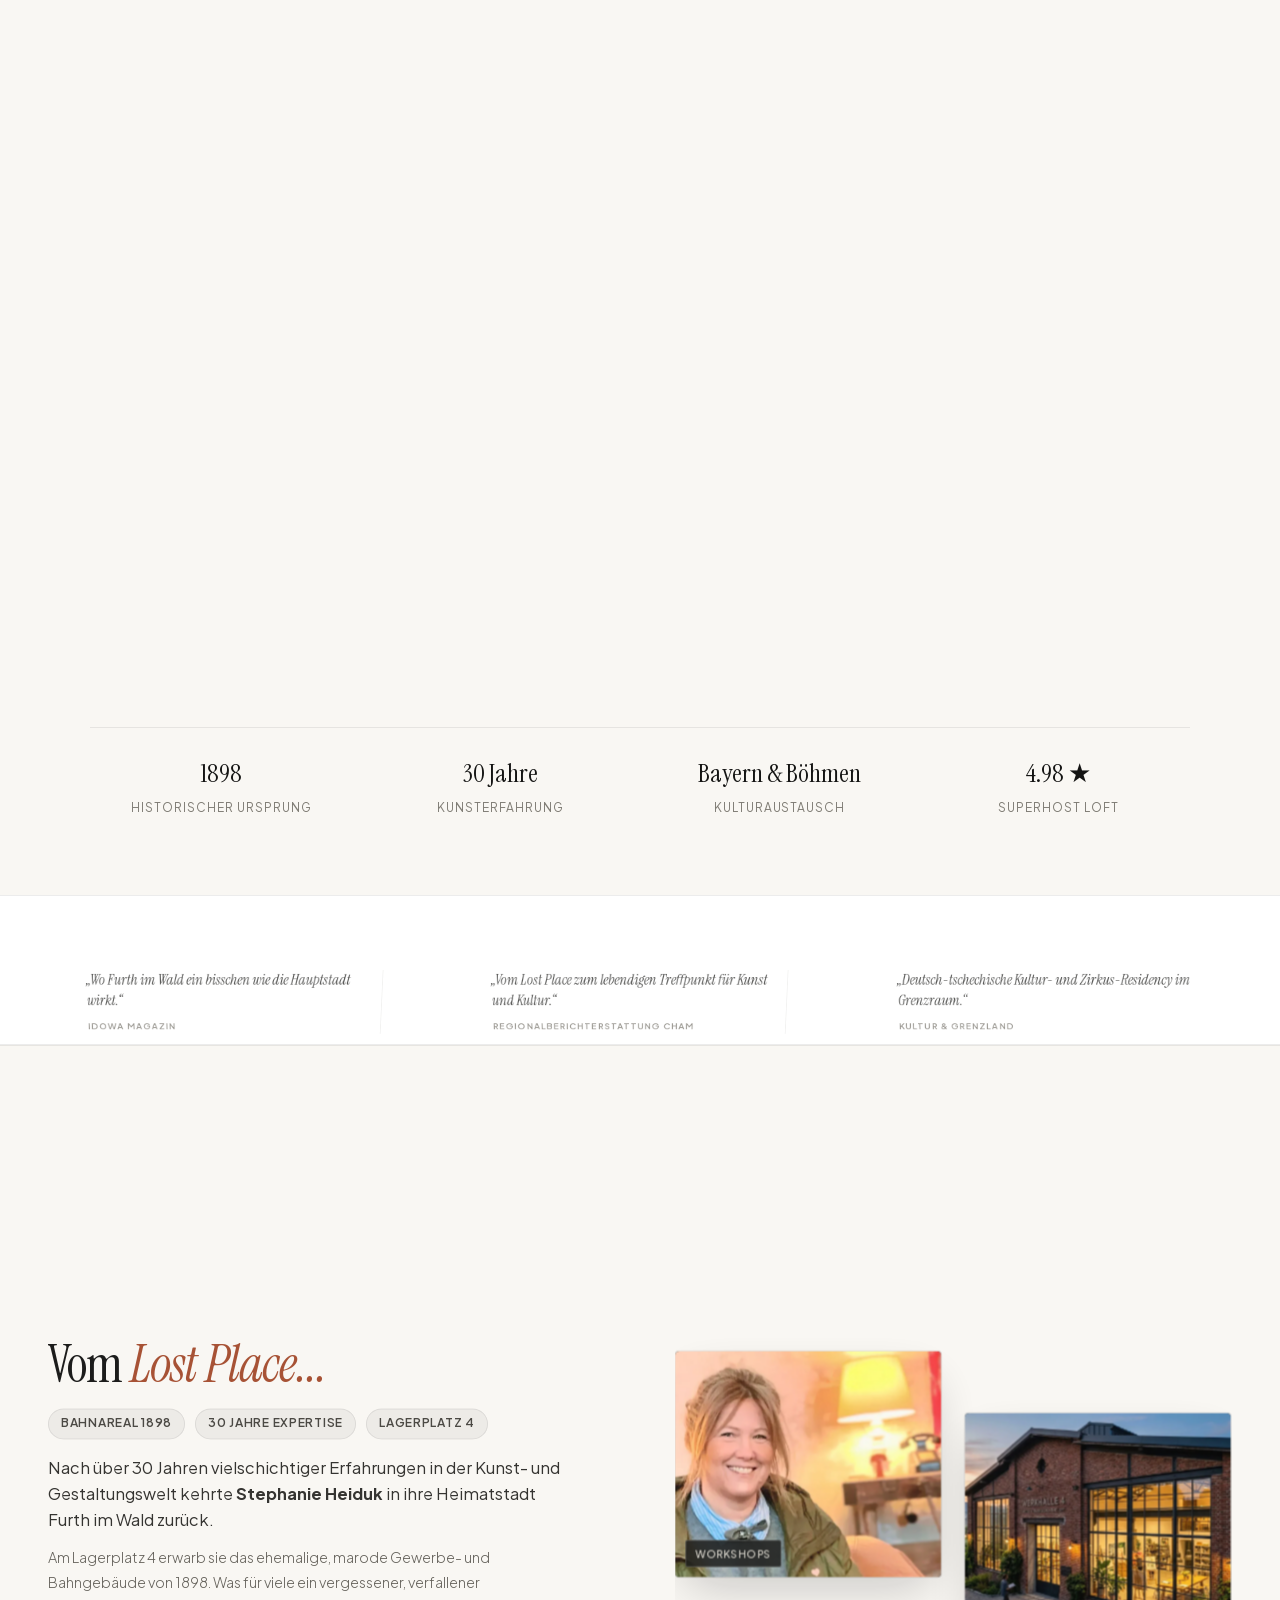
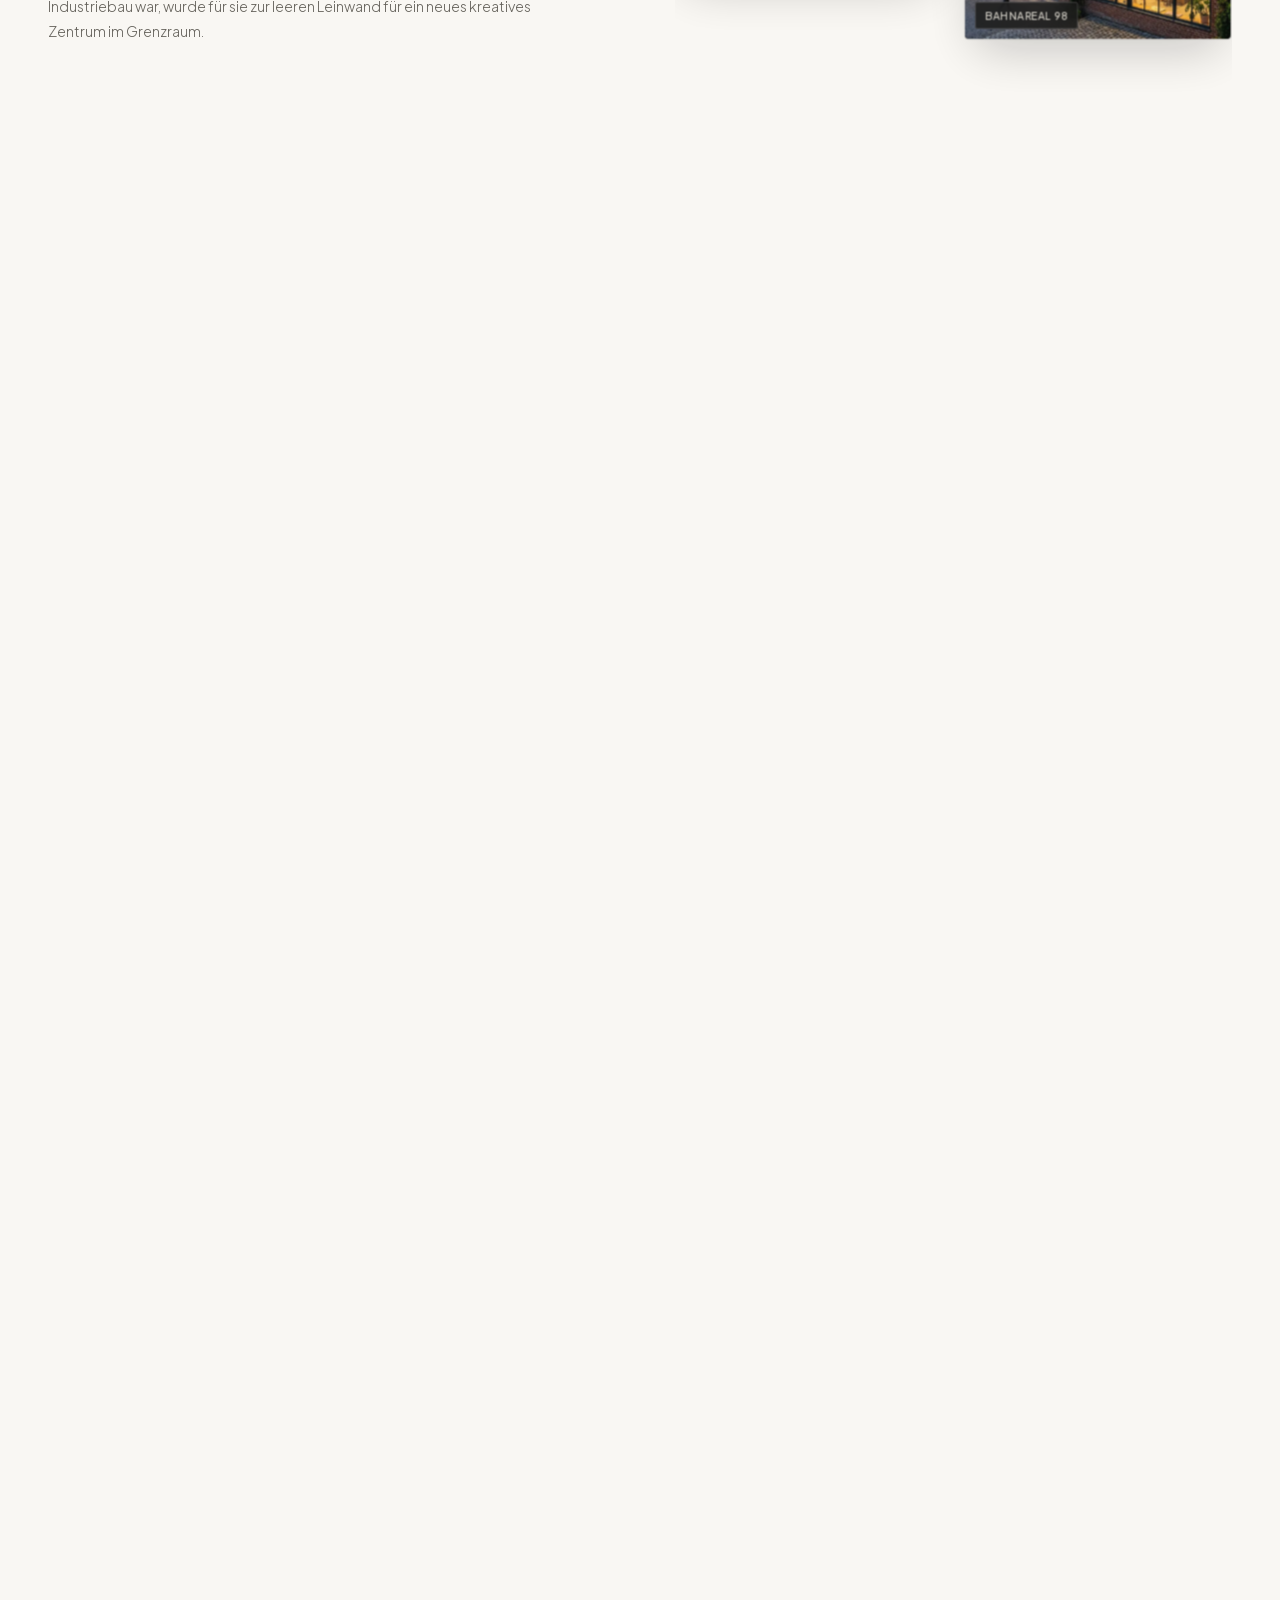
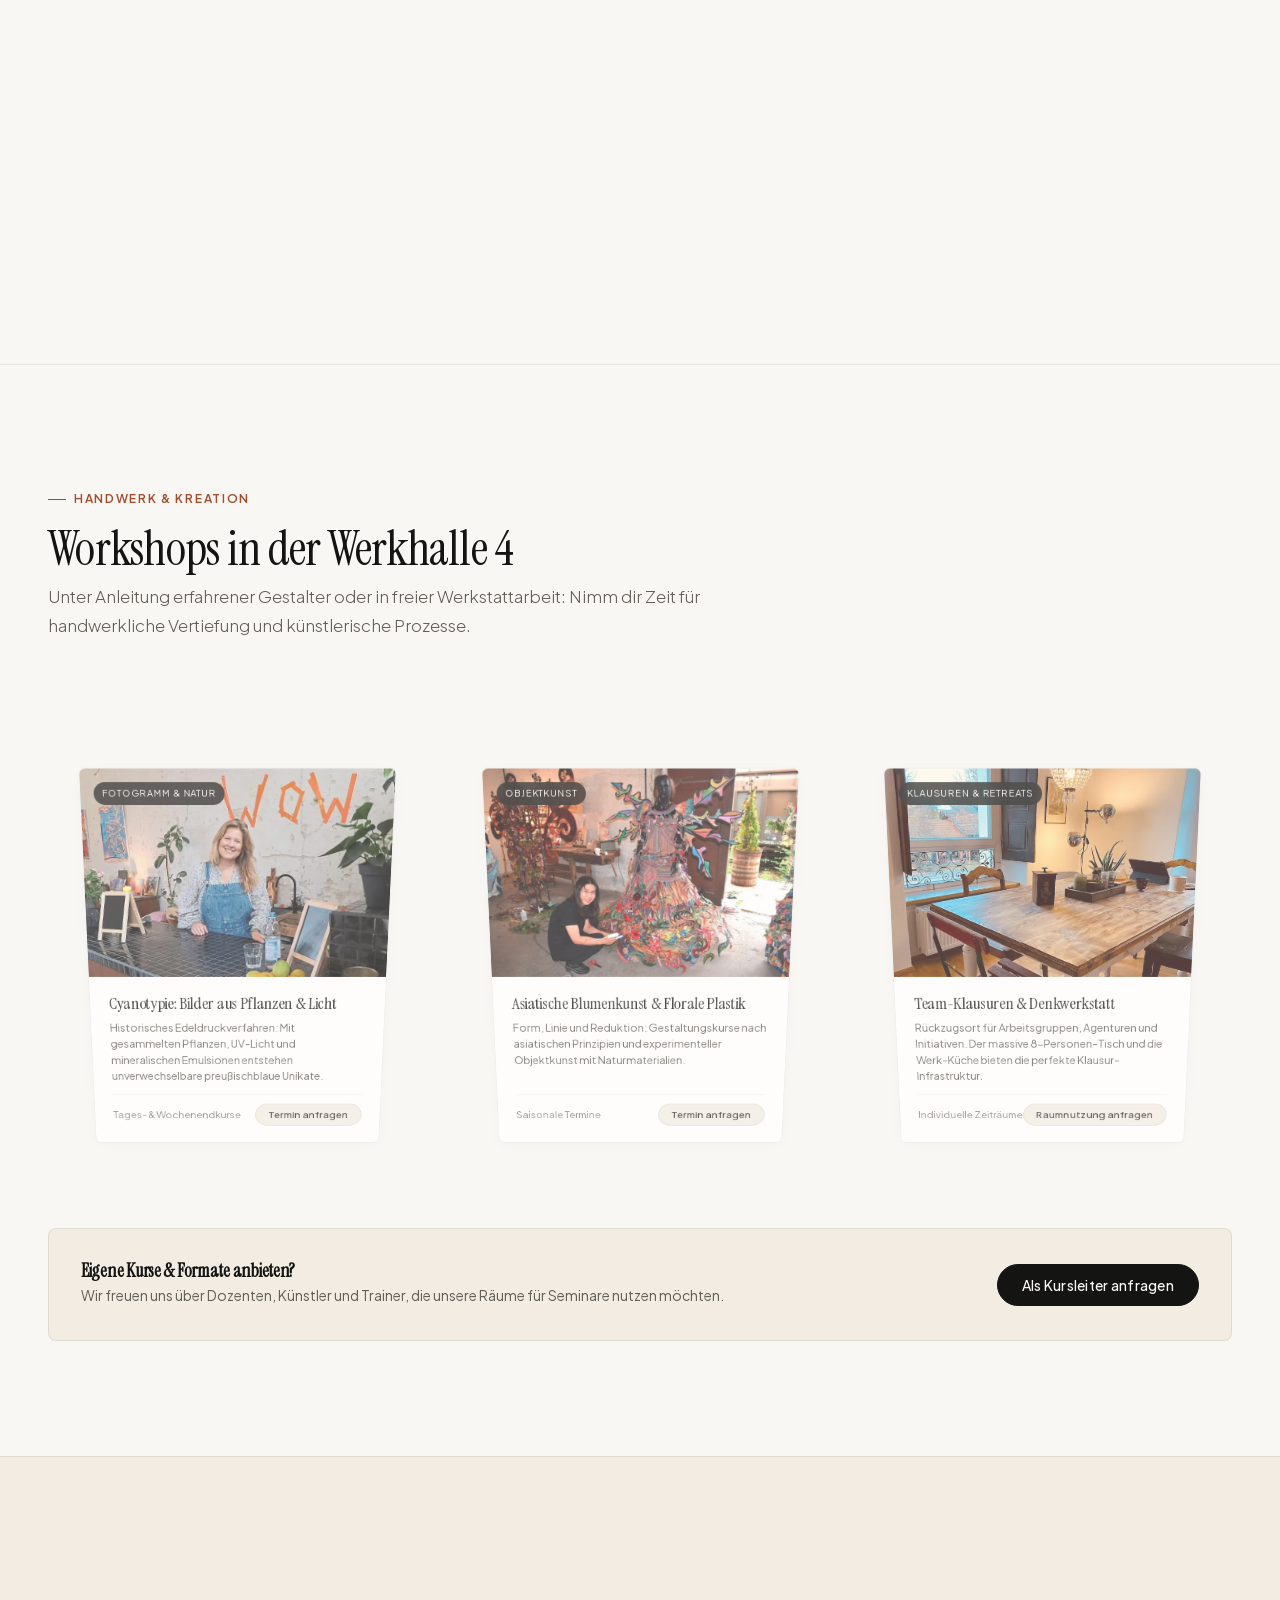
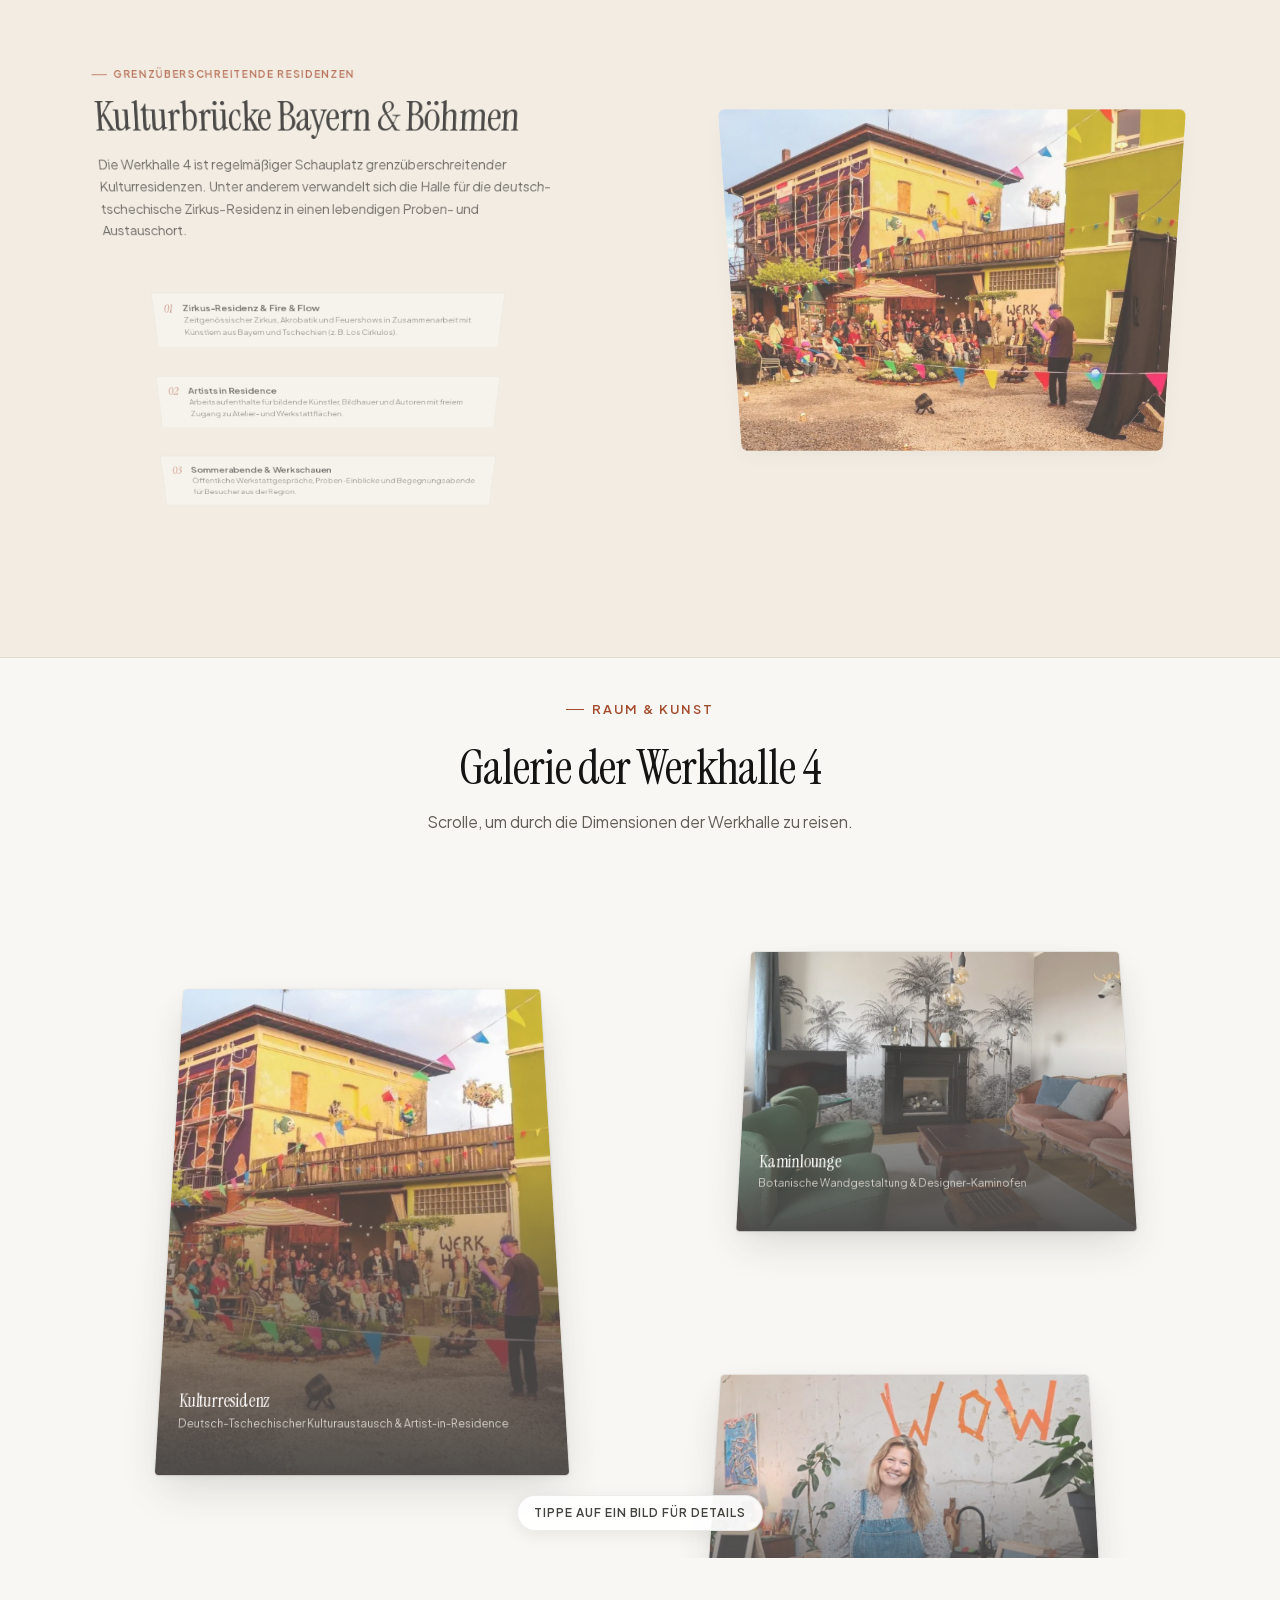
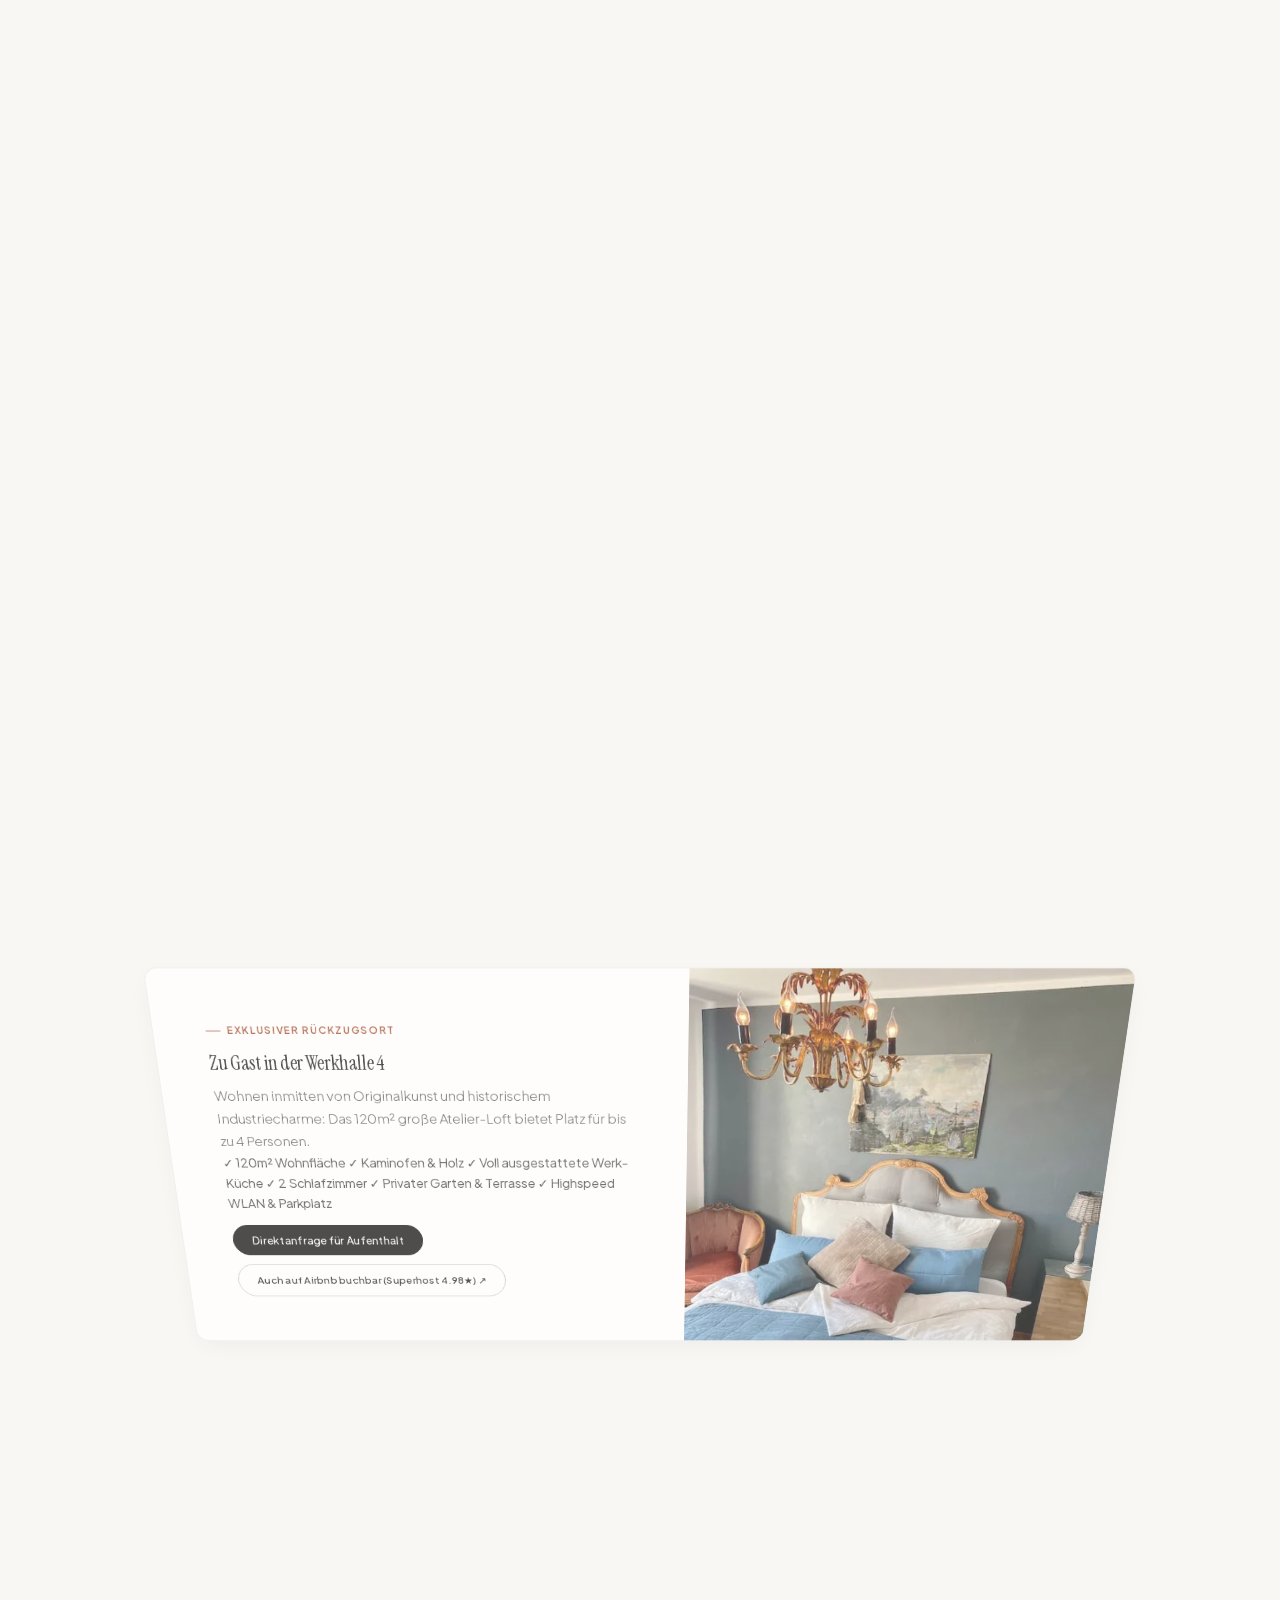
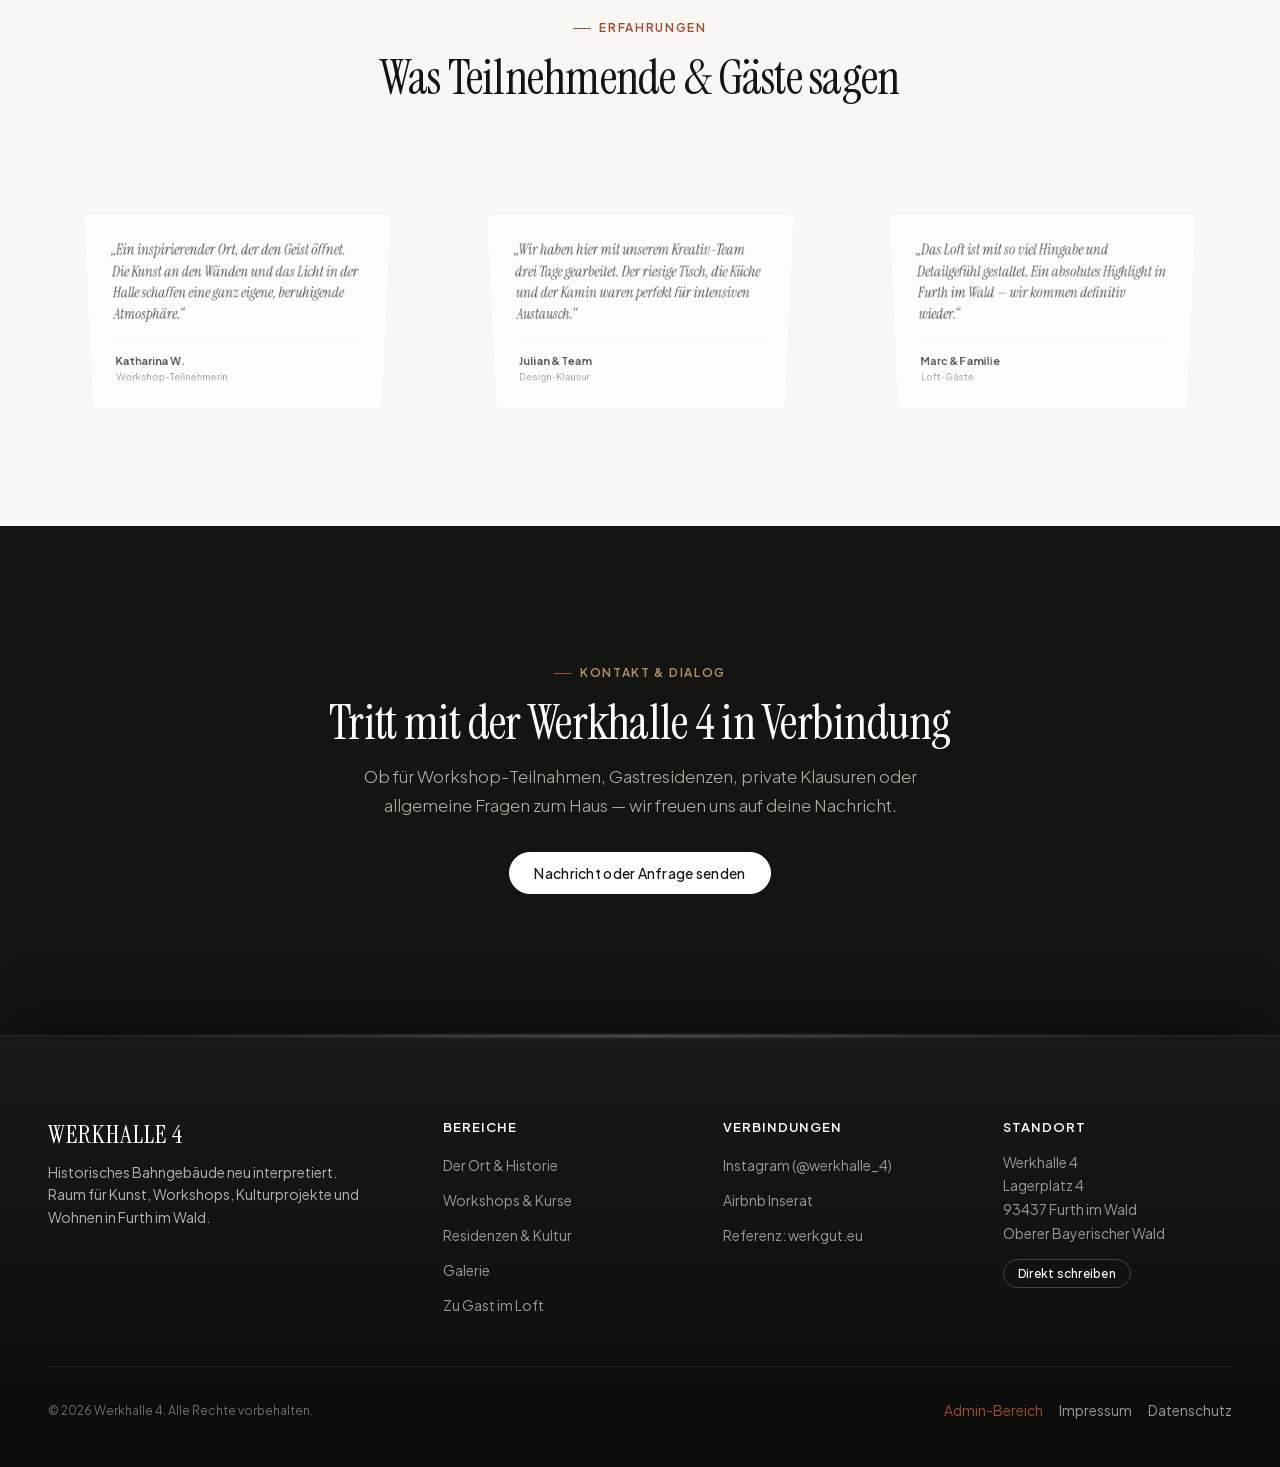
==== commit 2b64275b: "Revert "fix(gallery): keep all cards 100% straight and flat in 2D space matching localhost perfectly" ====
--- a/index.html
+++ b/index.html
@@ -20,9 +20,9 @@
   <link rel="stylesheet" href="css/fonts.css">
 
   <!-- Styles -->
-  <link rel="stylesheet" href="css/tokens.css?v=2.2">
-  <link rel="stylesheet" href="css/style.css?v=2.2">
-  <link rel="stylesheet" href="css/InfiniteScrollGallery.css?v=2.2">
+  <link rel="stylesheet" href="css/tokens.css?v=2.1">
+  <link rel="stylesheet" href="css/style.css?v=2.1">
+  <link rel="stylesheet" href="css/InfiniteScrollGallery.css?v=2.1">
 </head>
 <body>
   <div class="site-wrapper">
@@ -793,7 +793,7 @@
   <script defer src="js/ScrollExpand.js"></script>
   <script defer src="js/SplitFlapText.js"></script>
   <script defer src="js/TextPressure.js"></script>
-  <script defer src="js/InfiniteScrollGallery.js?v=2.2"></script>
-  <script defer src="js/app.js?v=2.2"></script>
+  <script defer src="js/InfiniteScrollGallery.js?v=2.1"></script>
+  <script defer src="js/app.js?v=2.1"></script>
 </body>
 </html>
--- a/css/InfiniteScrollGallery.css
+++ b/css/InfiniteScrollGallery.css
@@ -69,7 +69,7 @@
   line-height: 1.5;
 }
 
-/* 2-Column Grid Stage (Clean 2D Stream, 100% Clickable at Any Position) */
+/* 2-Column Grid Stage (Clean Kinetic Stream with Smooth 3D Perspective) */
 .stream-columns-stage {
   position: absolute;
   top: 0;
@@ -82,6 +82,7 @@
   justify-content: center;
   padding-top: clamp(210px, 28vh, 270px);
   will-change: transform;
+  perspective: 1000px;
 }
 
 .stream-columns-grid {
@@ -103,12 +104,6 @@
   will-change: transform;
   transform: translate3d(0, 0, 0);
 }
-
-/* Organic Asymmetric Horizontal Offsets */
-.stream-card.offset-left-sm  { transform: translateX(clamp(-20px, -2vw, -10px)); }
-.stream-card.offset-right-sm { transform: translateX(clamp(12px, 2vw, 24px)); }
-.stream-card.offset-left-md  { transform: translateX(clamp(-32px, -3vw, -16px)); }
-.stream-card.offset-right-md { transform: translateX(clamp(20px, 3vw, 36px)); }
 
 /* Stream Cards (Clean Framing, Instant Click Response) */
 .stream-card {
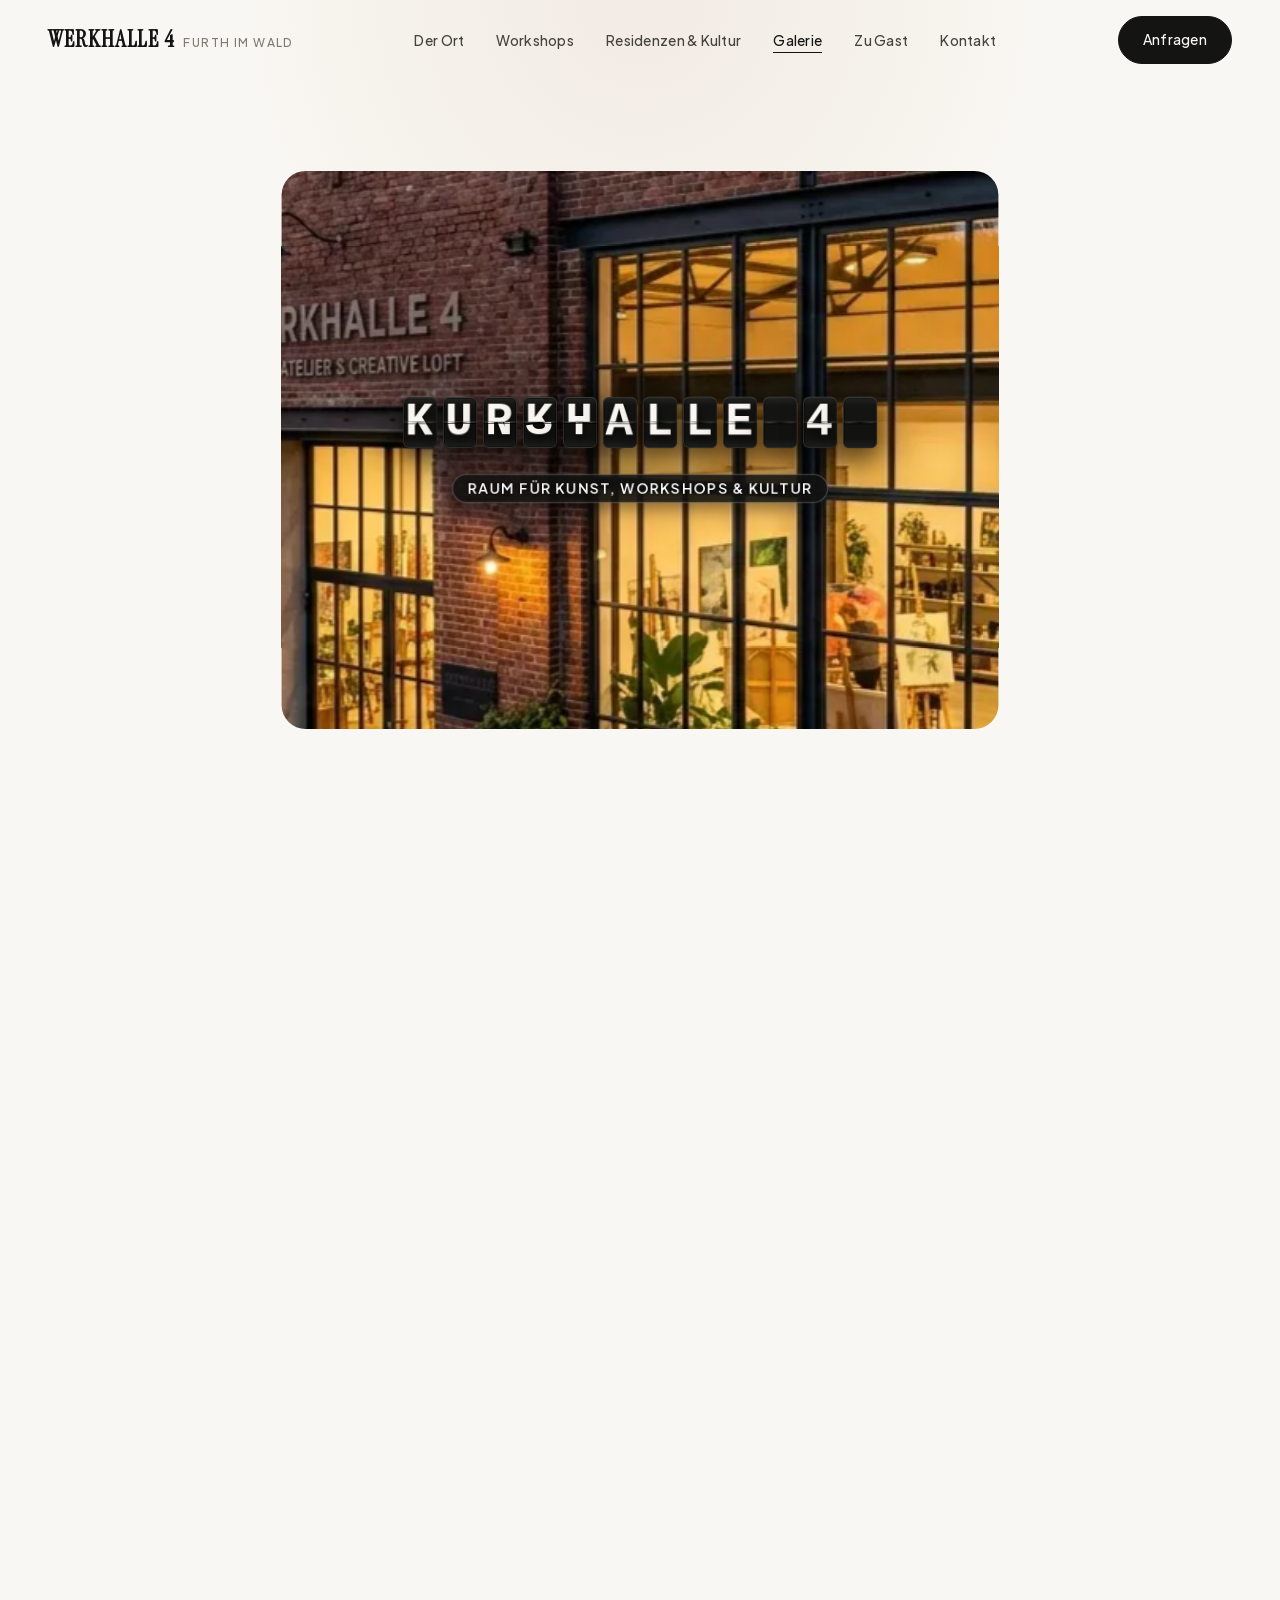
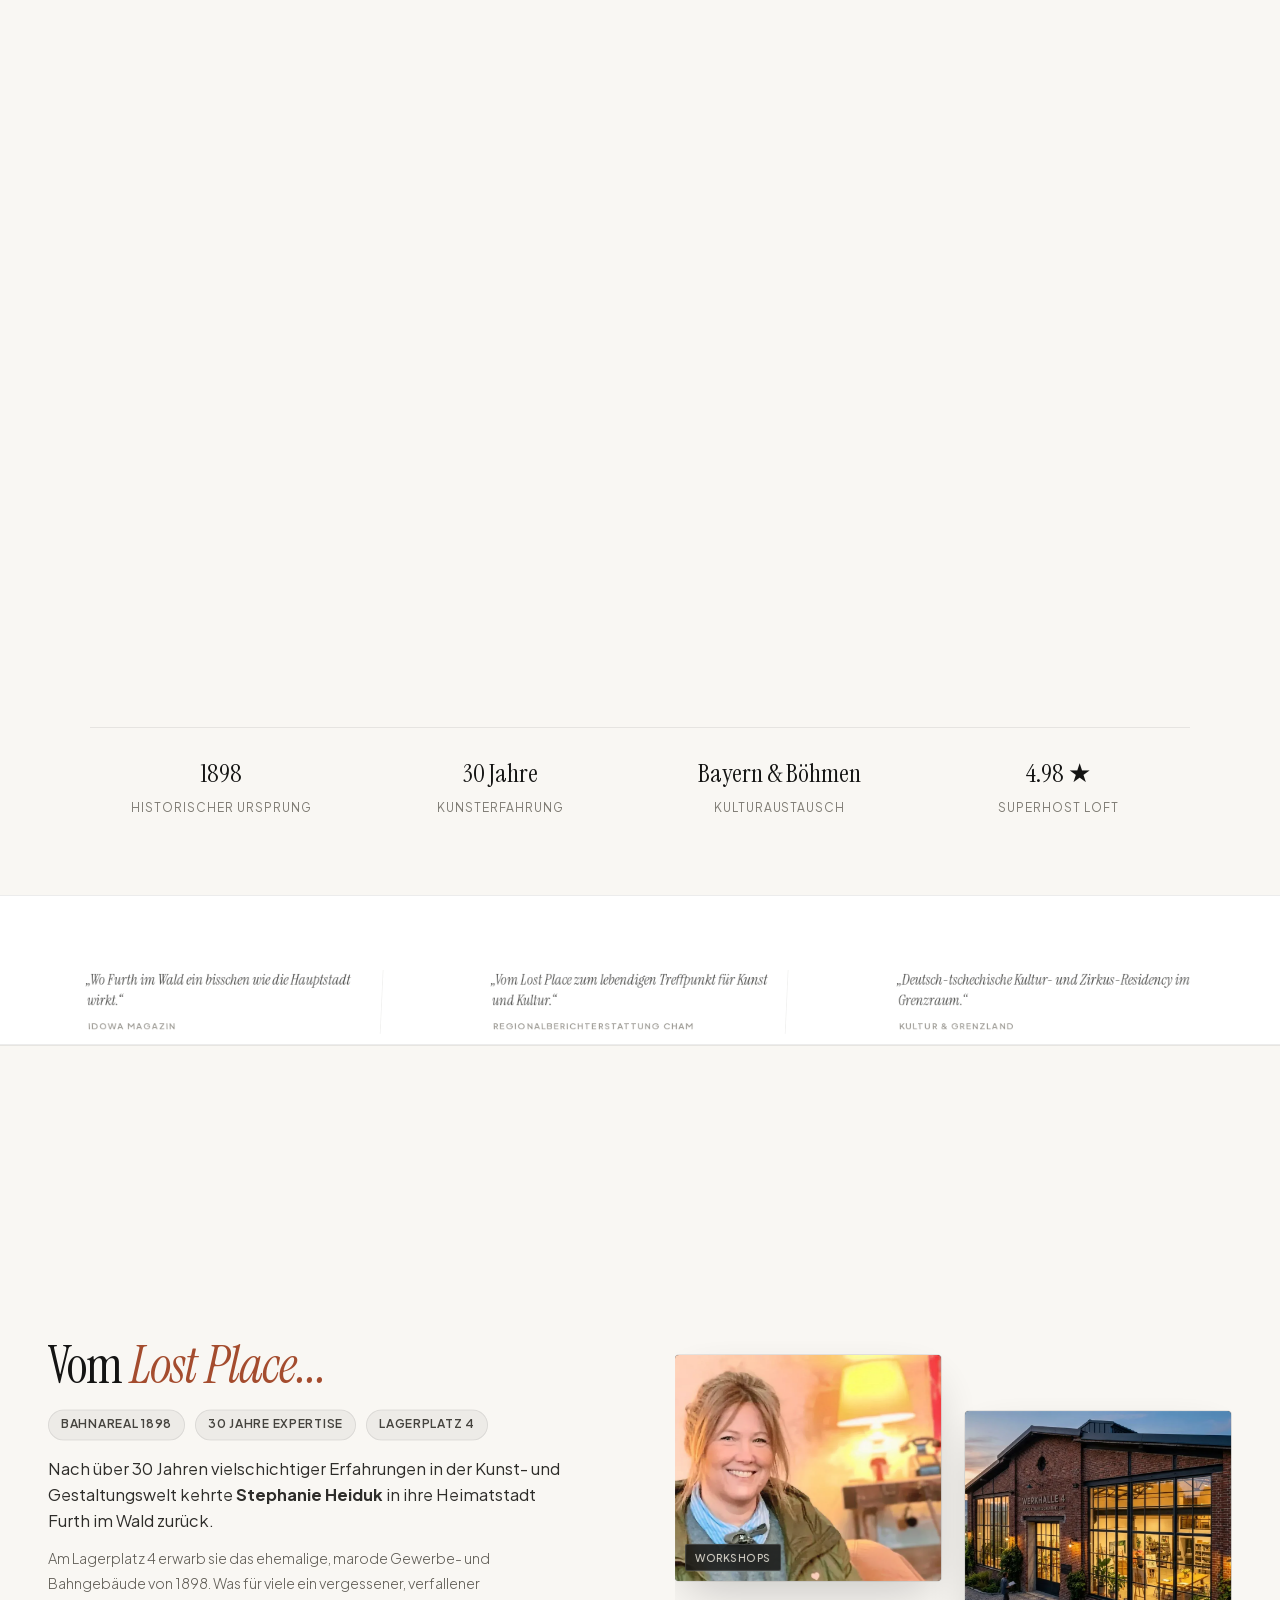
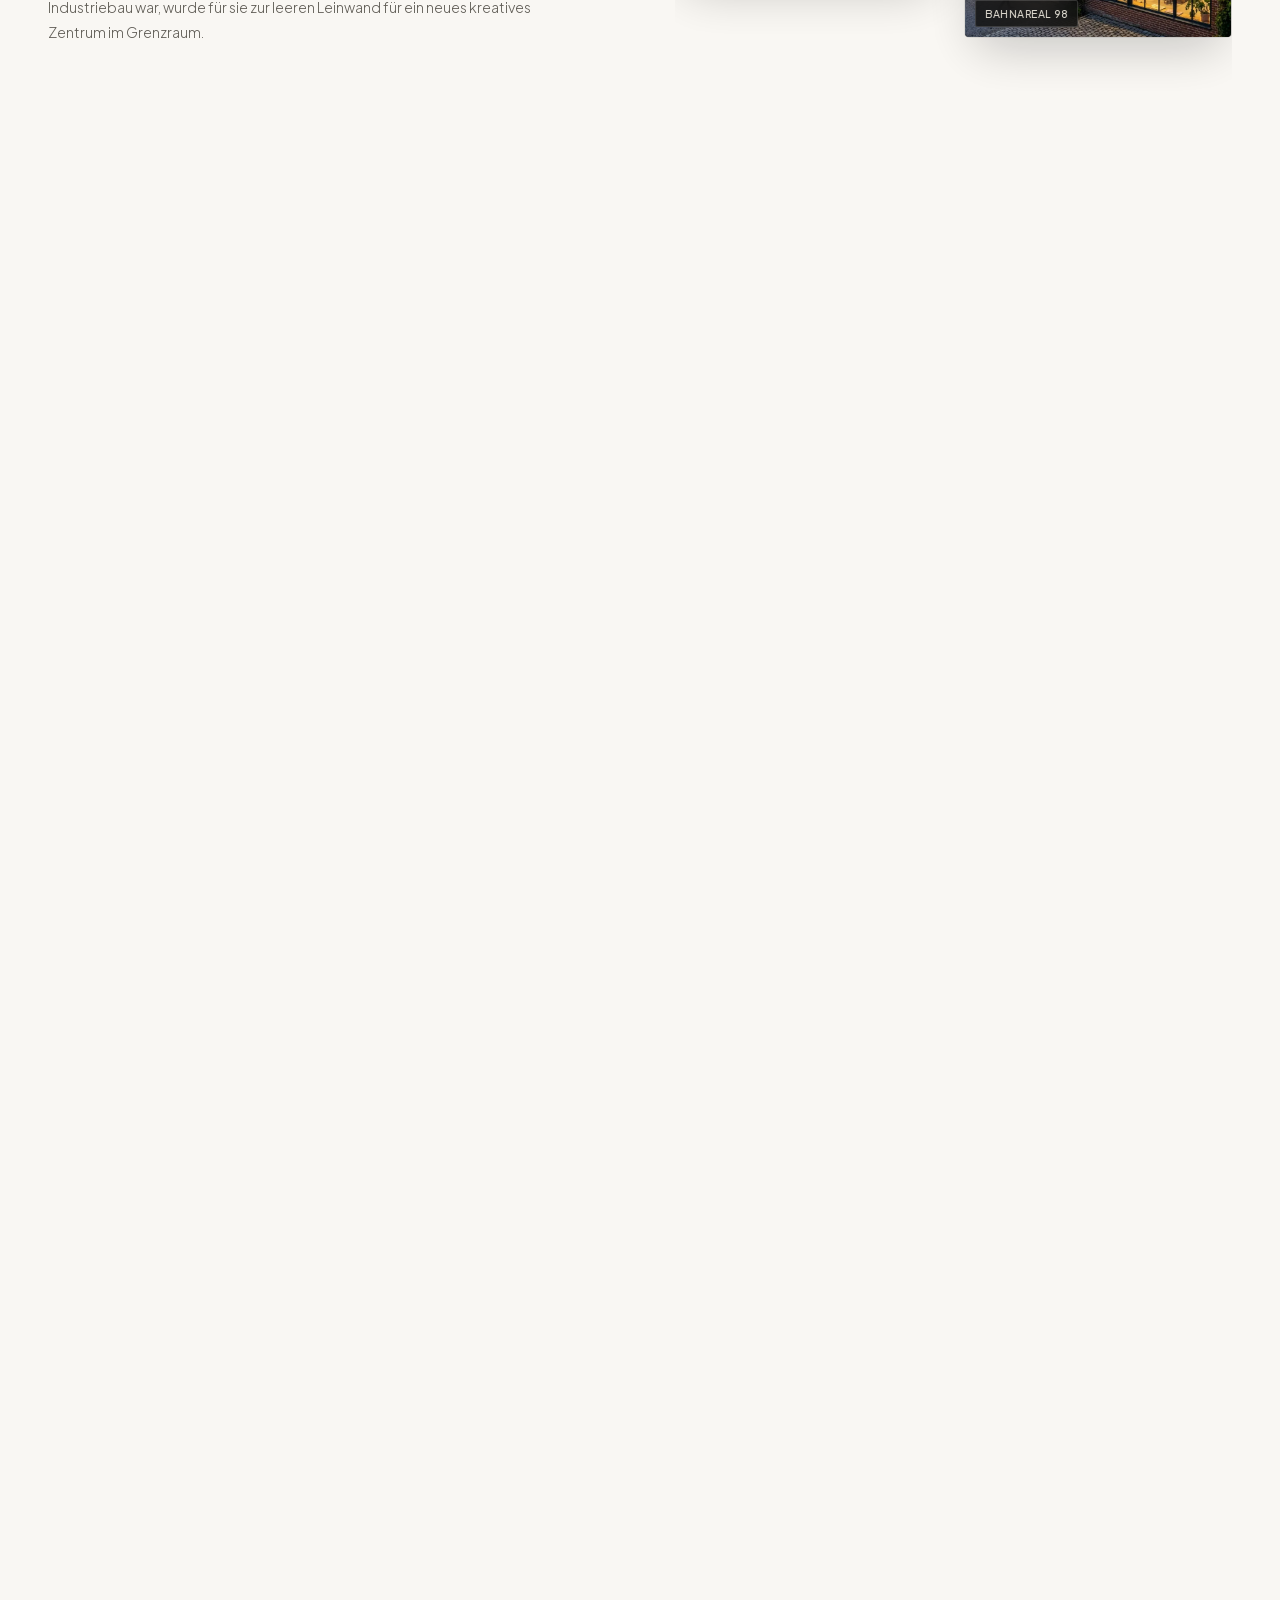
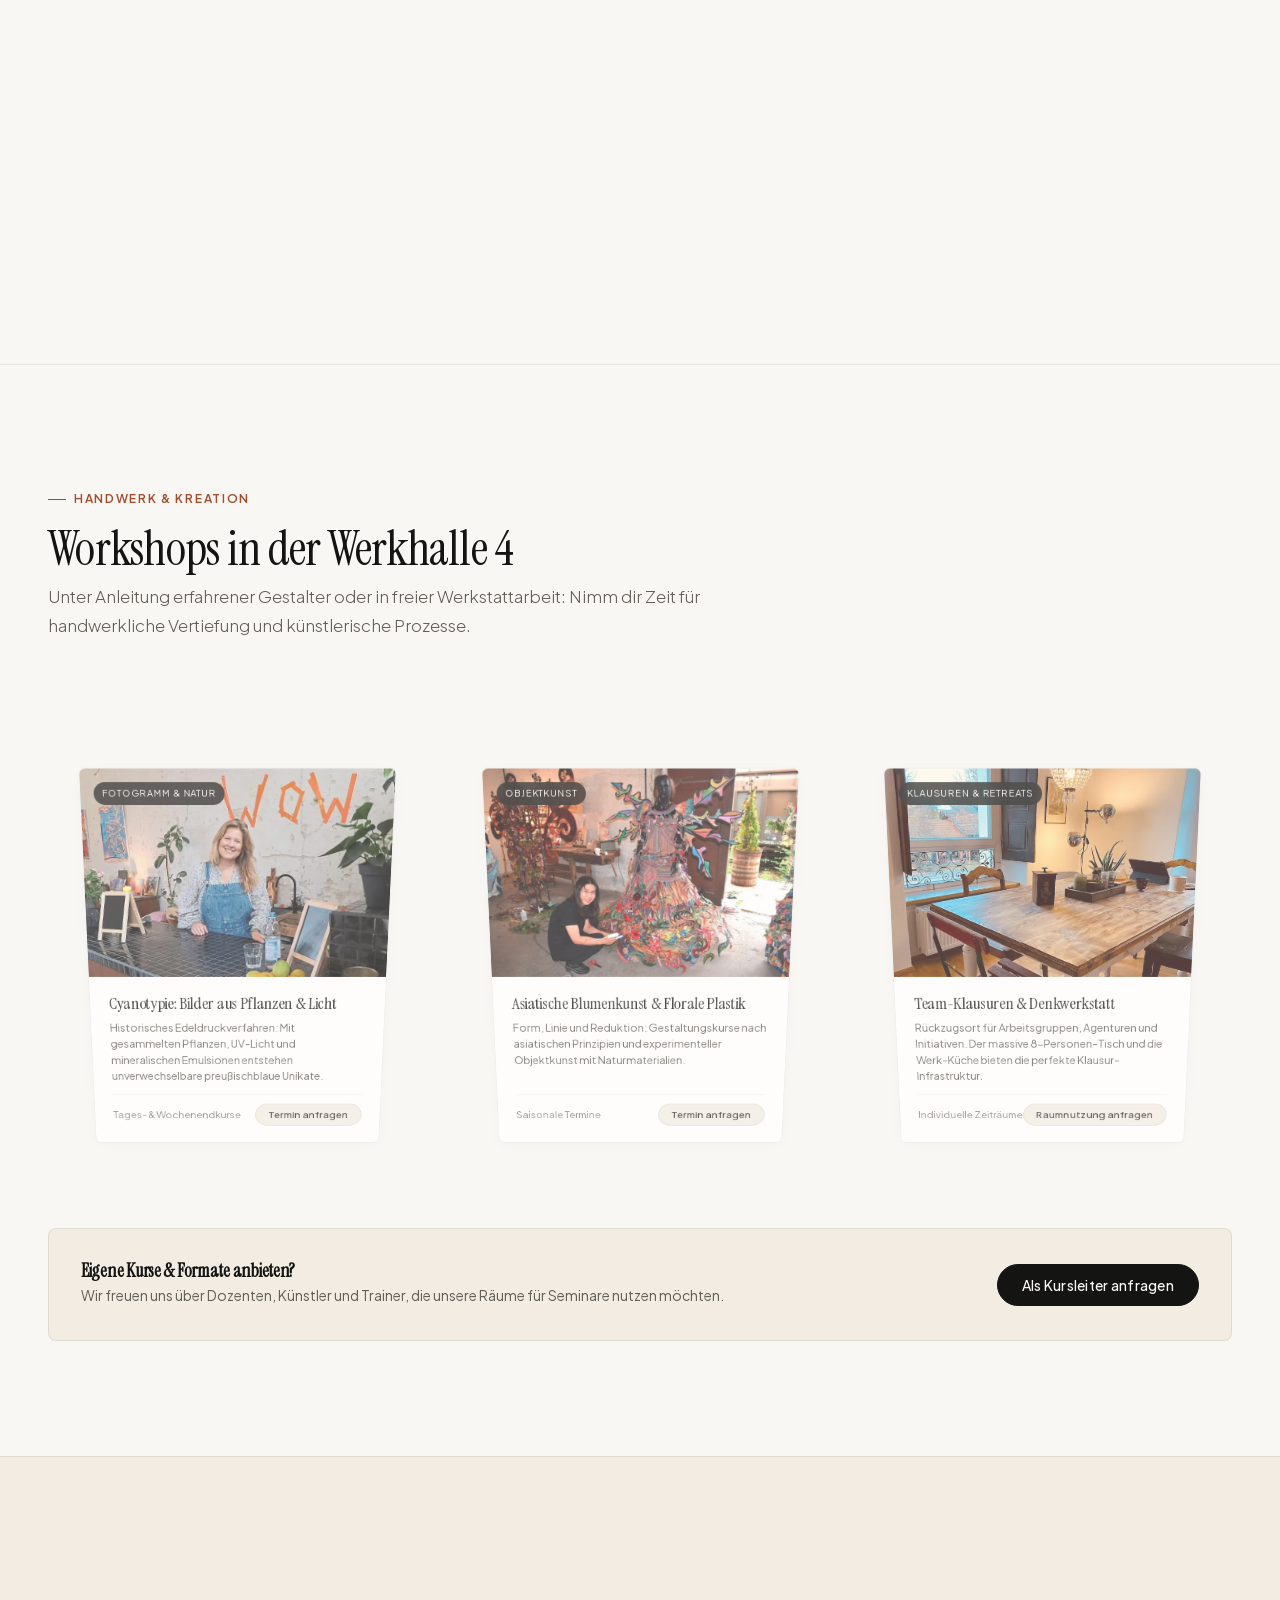
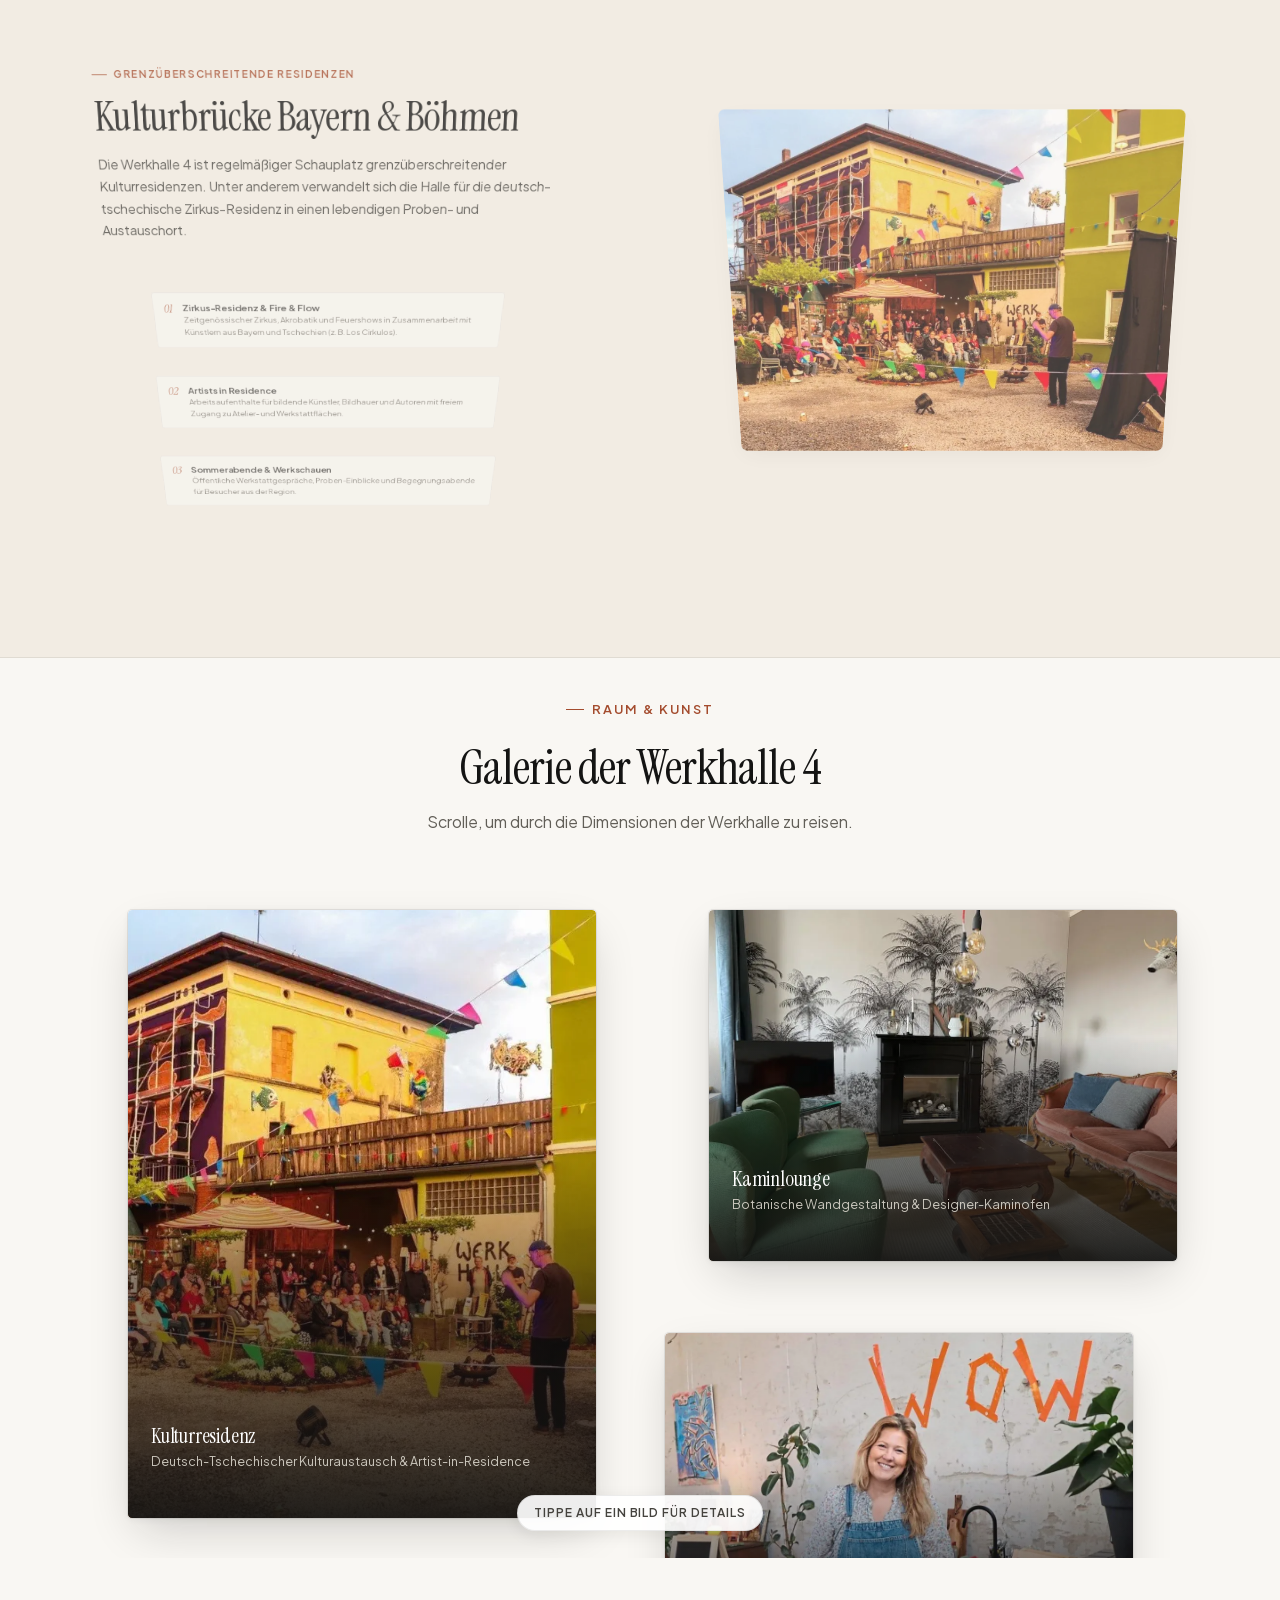
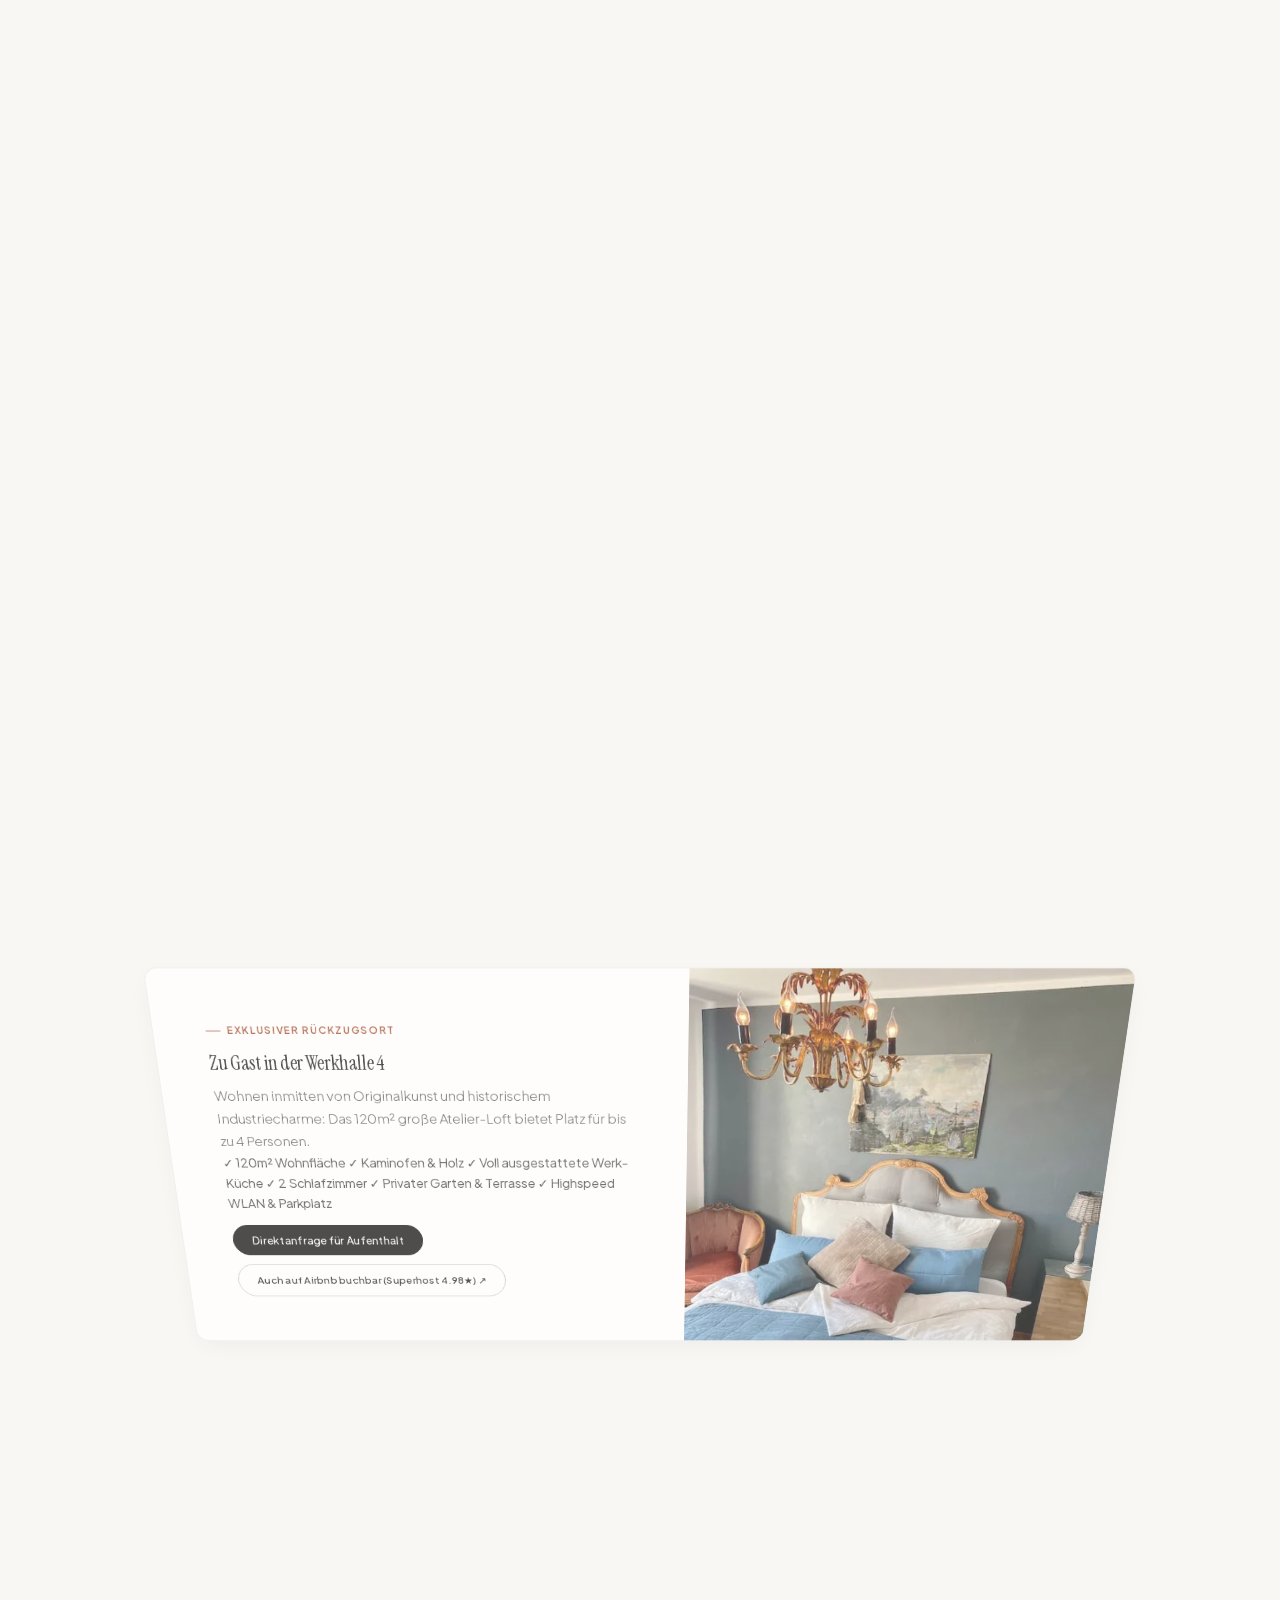
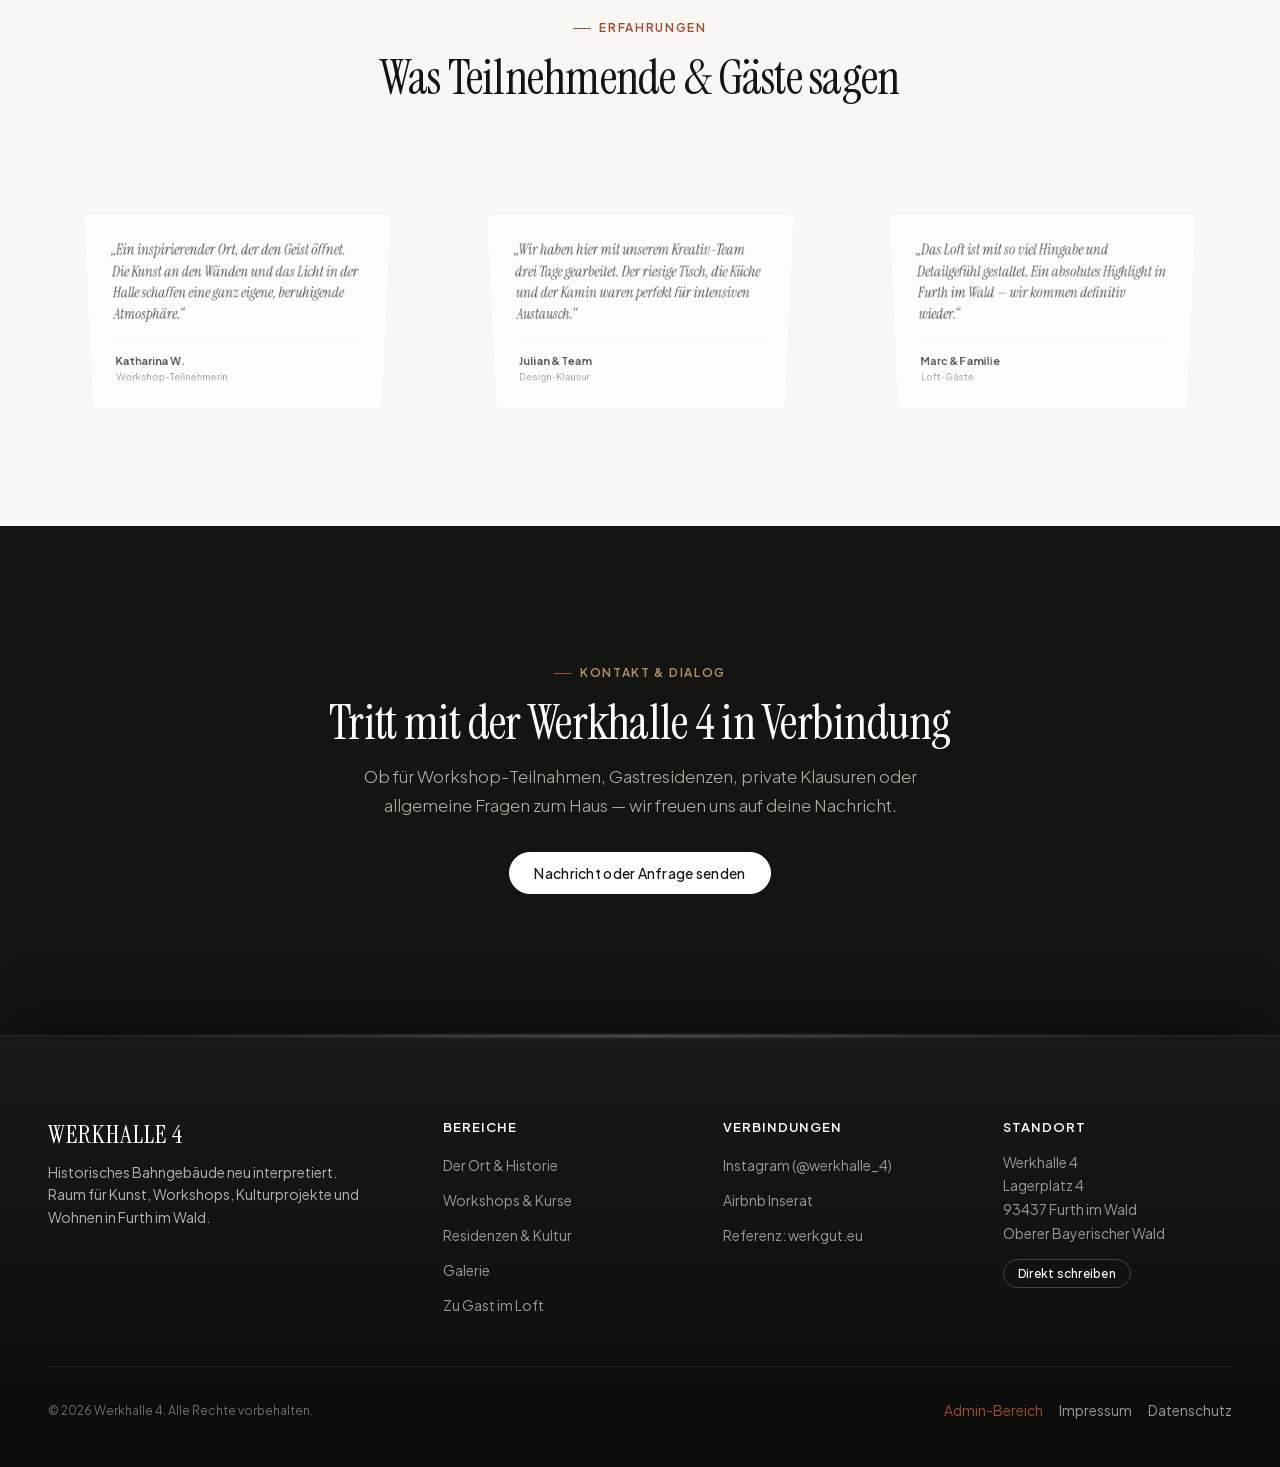
==== commit 849de447: "fix(gallery): restore 100% flat clean straight cards (identical to localhost screenshot) and bump ca" ====
--- a/index.html
+++ b/index.html
@@ -20,9 +20,9 @@
   <link rel="stylesheet" href="css/fonts.css">
 
   <!-- Styles -->
-  <link rel="stylesheet" href="css/tokens.css?v=2.1">
-  <link rel="stylesheet" href="css/style.css?v=2.1">
-  <link rel="stylesheet" href="css/InfiniteScrollGallery.css?v=2.1">
+  <link rel="stylesheet" href="css/tokens.css?v=3.0">
+  <link rel="stylesheet" href="css/style.css?v=3.0">
+  <link rel="stylesheet" href="css/InfiniteScrollGallery.css?v=3.0">
 </head>
 <body>
   <div class="site-wrapper">
@@ -793,7 +793,7 @@
   <script defer src="js/ScrollExpand.js"></script>
   <script defer src="js/SplitFlapText.js"></script>
   <script defer src="js/TextPressure.js"></script>
-  <script defer src="js/InfiniteScrollGallery.js?v=2.1"></script>
-  <script defer src="js/app.js?v=2.1"></script>
+  <script defer src="js/InfiniteScrollGallery.js?v=3.0"></script>
+  <script defer src="js/app.js?v=3.0"></script>
 </body>
 </html>
--- a/css/InfiniteScrollGallery.css
+++ b/css/InfiniteScrollGallery.css
@@ -69,7 +69,7 @@
   line-height: 1.5;
 }
 
-/* 2-Column Grid Stage (Clean Kinetic Stream with Smooth 3D Perspective) */
+/* 2-Column Grid Stage (Clean 2D Stream, 100% Clickable at Any Position) */
 .stream-columns-stage {
   position: absolute;
   top: 0;
@@ -82,7 +82,6 @@
   justify-content: center;
   padding-top: clamp(210px, 28vh, 270px);
   will-change: transform;
-  perspective: 1000px;
 }
 
 .stream-columns-grid {
@@ -104,6 +103,12 @@
   will-change: transform;
   transform: translate3d(0, 0, 0);
 }
+
+/* Organic Asymmetric Horizontal Offsets */
+.stream-card.offset-left-sm  { transform: translateX(clamp(-20px, -2vw, -10px)); }
+.stream-card.offset-right-sm { transform: translateX(clamp(12px, 2vw, 24px)); }
+.stream-card.offset-left-md  { transform: translateX(clamp(-32px, -3vw, -16px)); }
+.stream-card.offset-right-md { transform: translateX(clamp(20px, 3vw, 36px)); }
 
 /* Stream Cards (Clean Framing, Instant Click Response) */
 .stream-card {
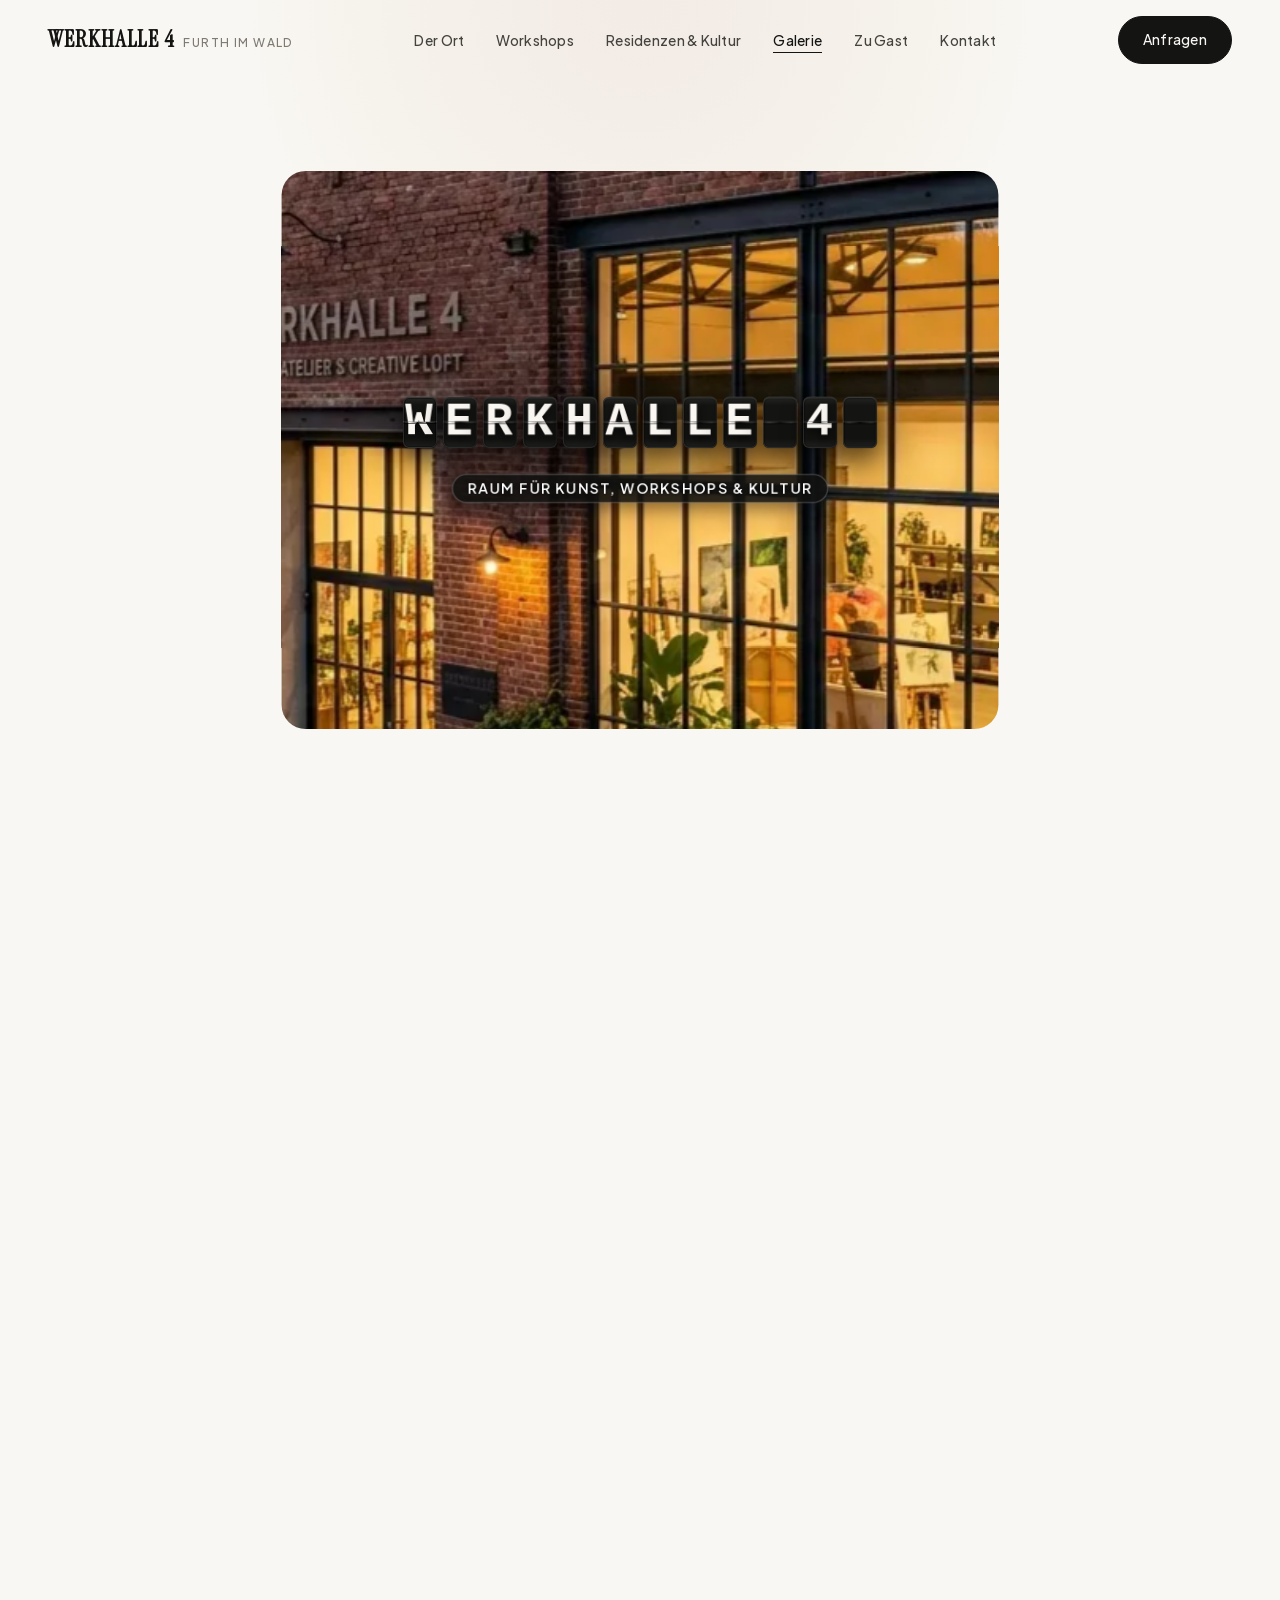
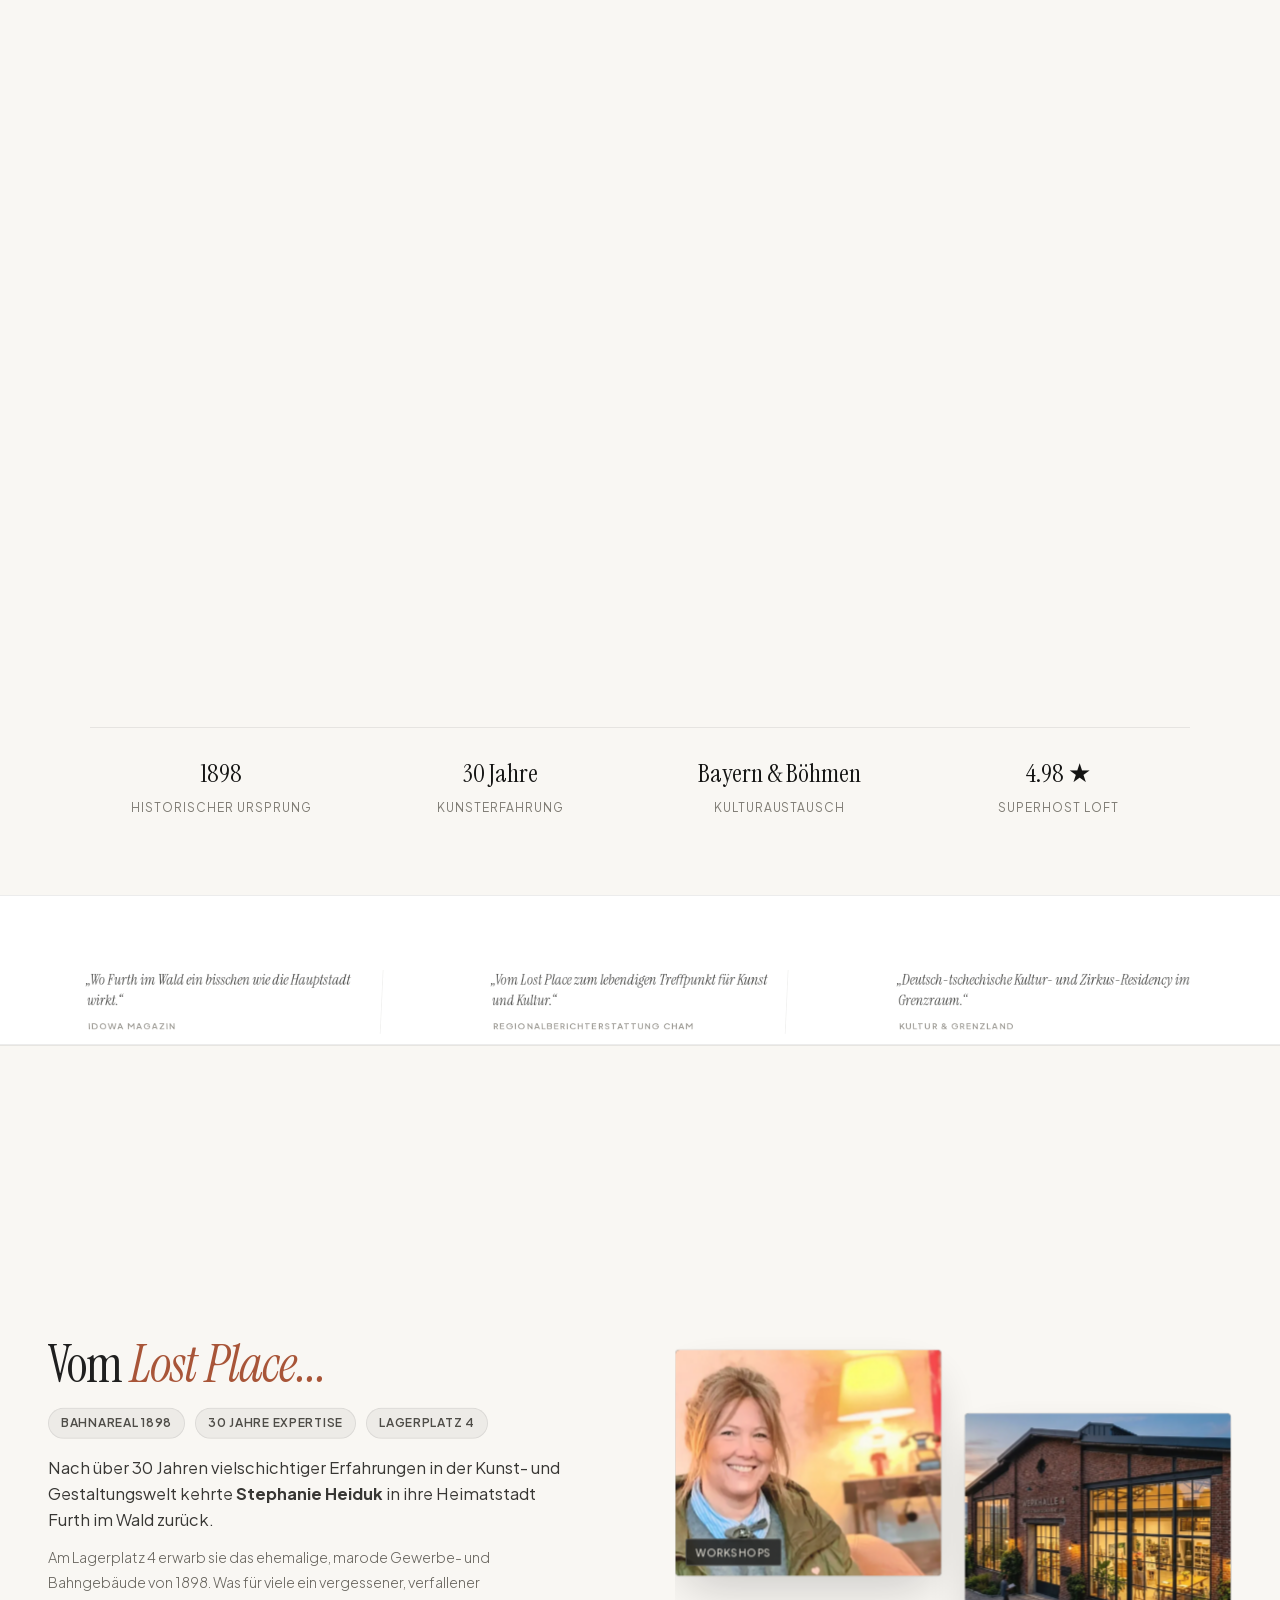
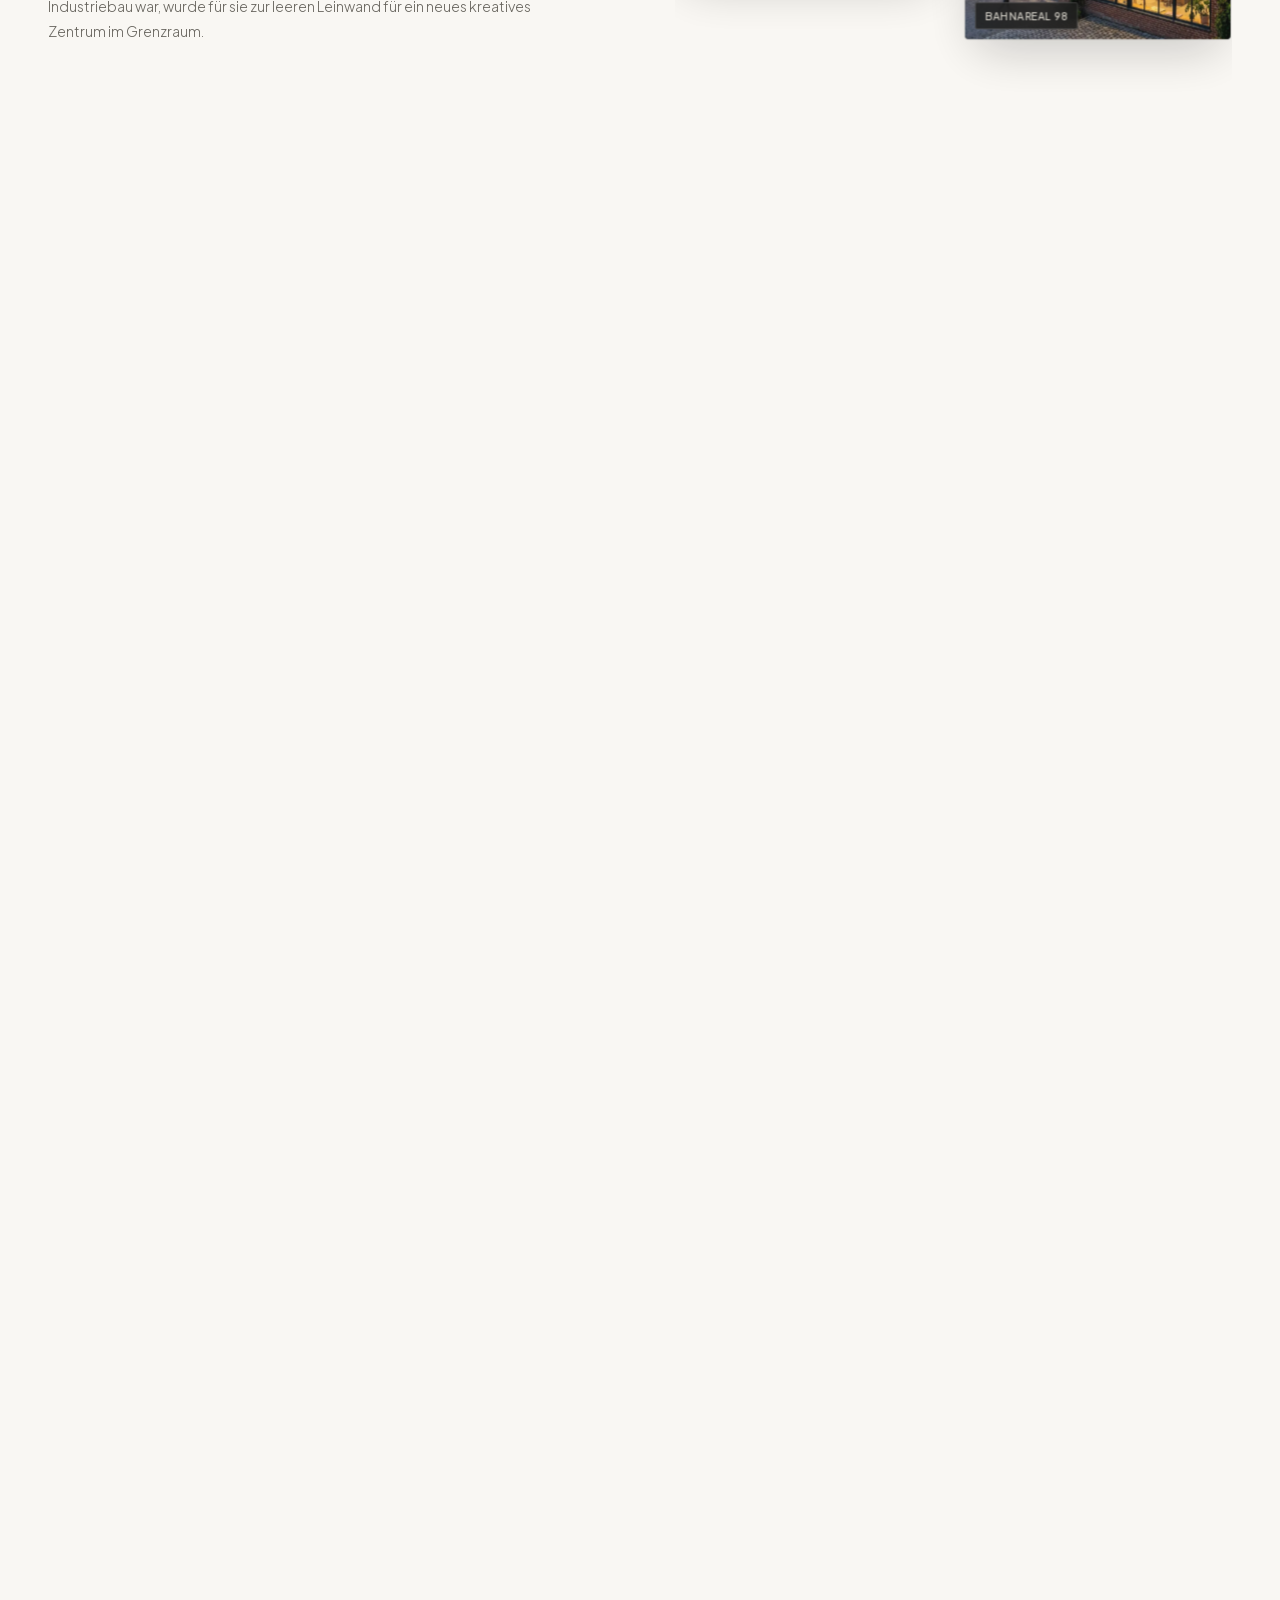
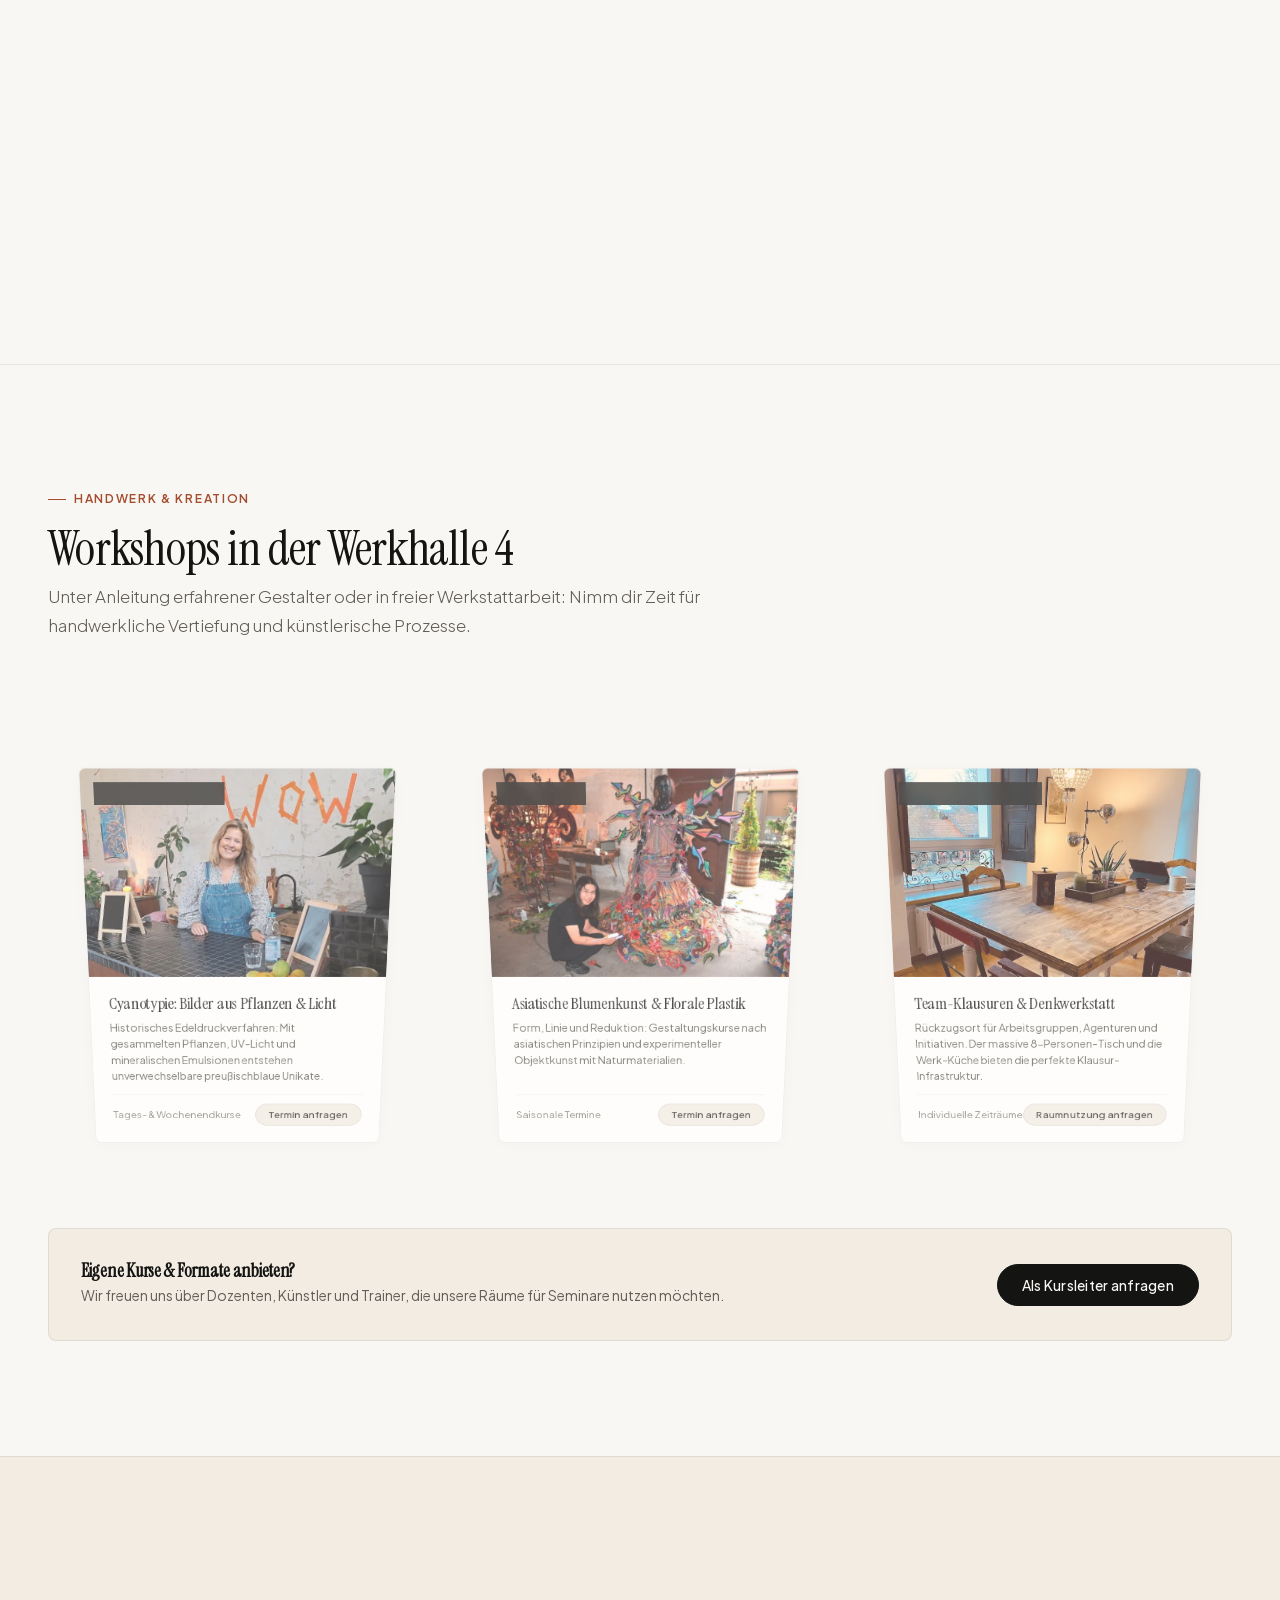
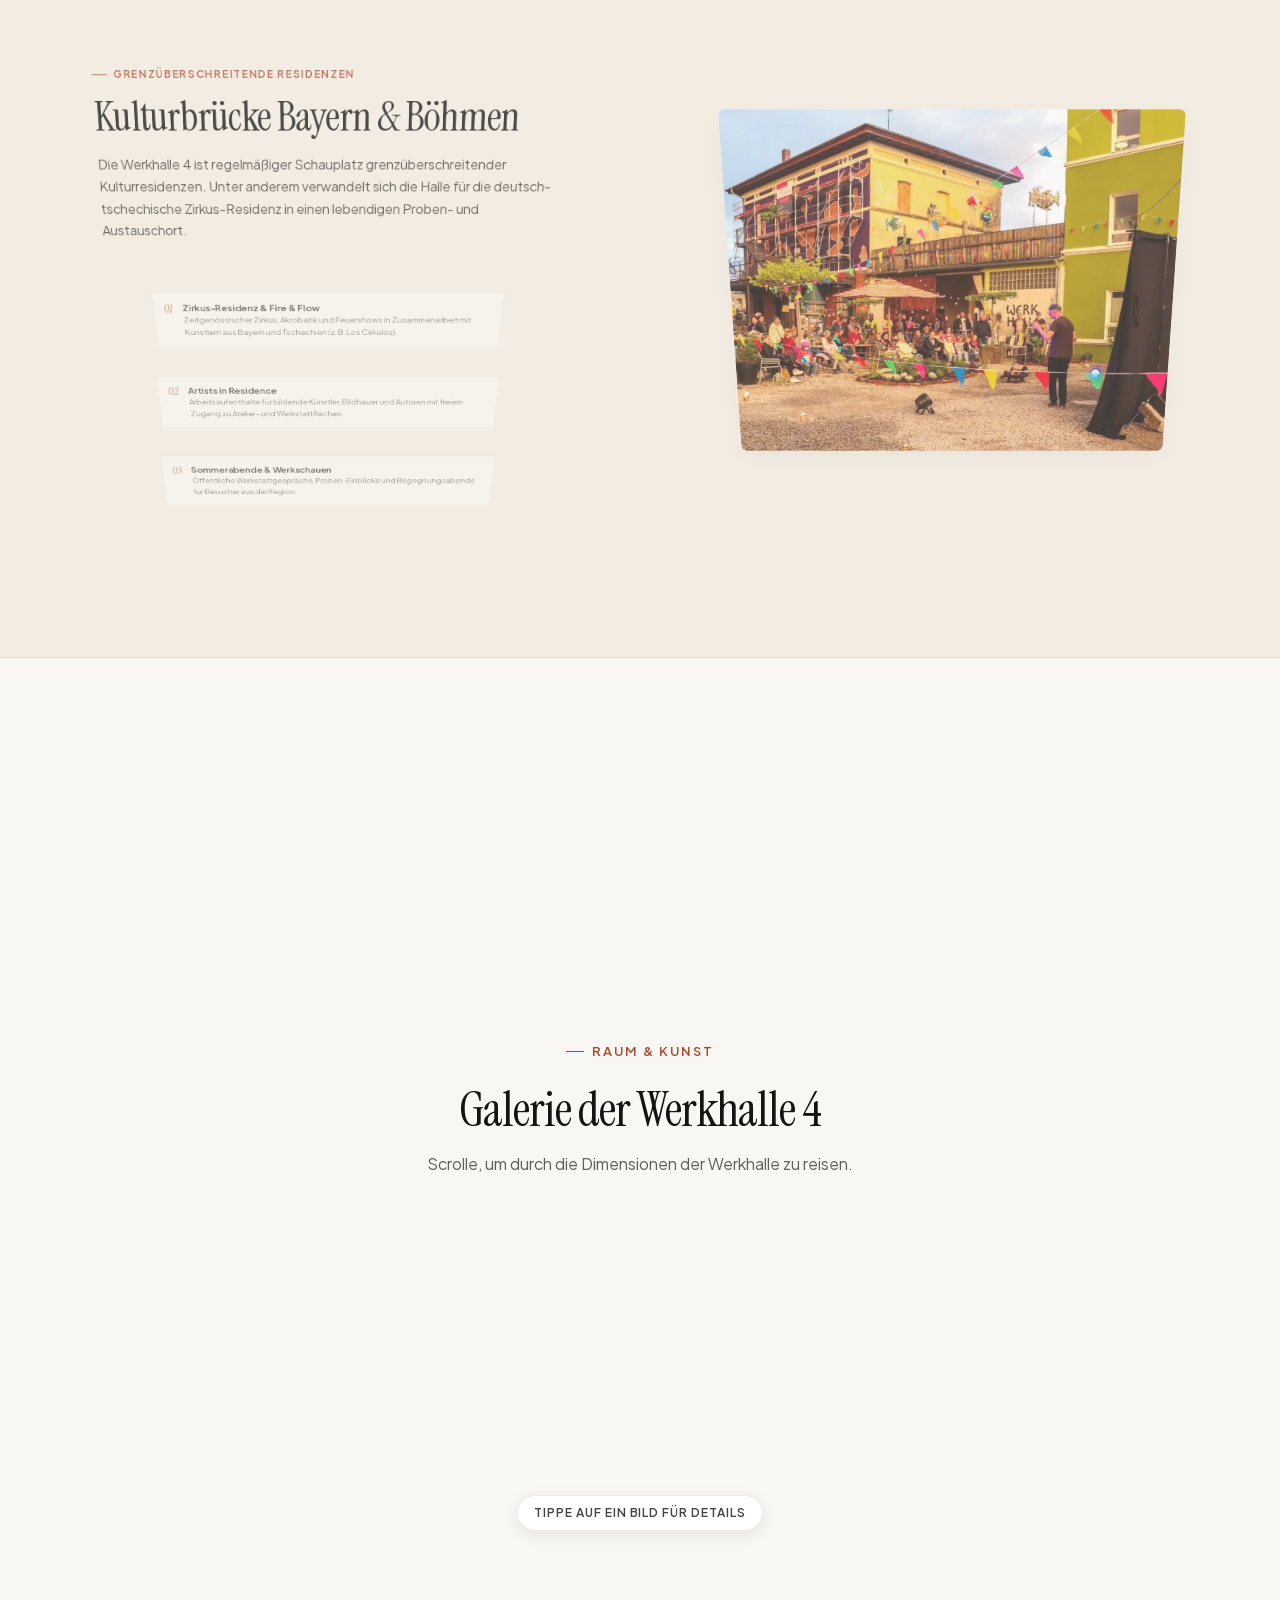
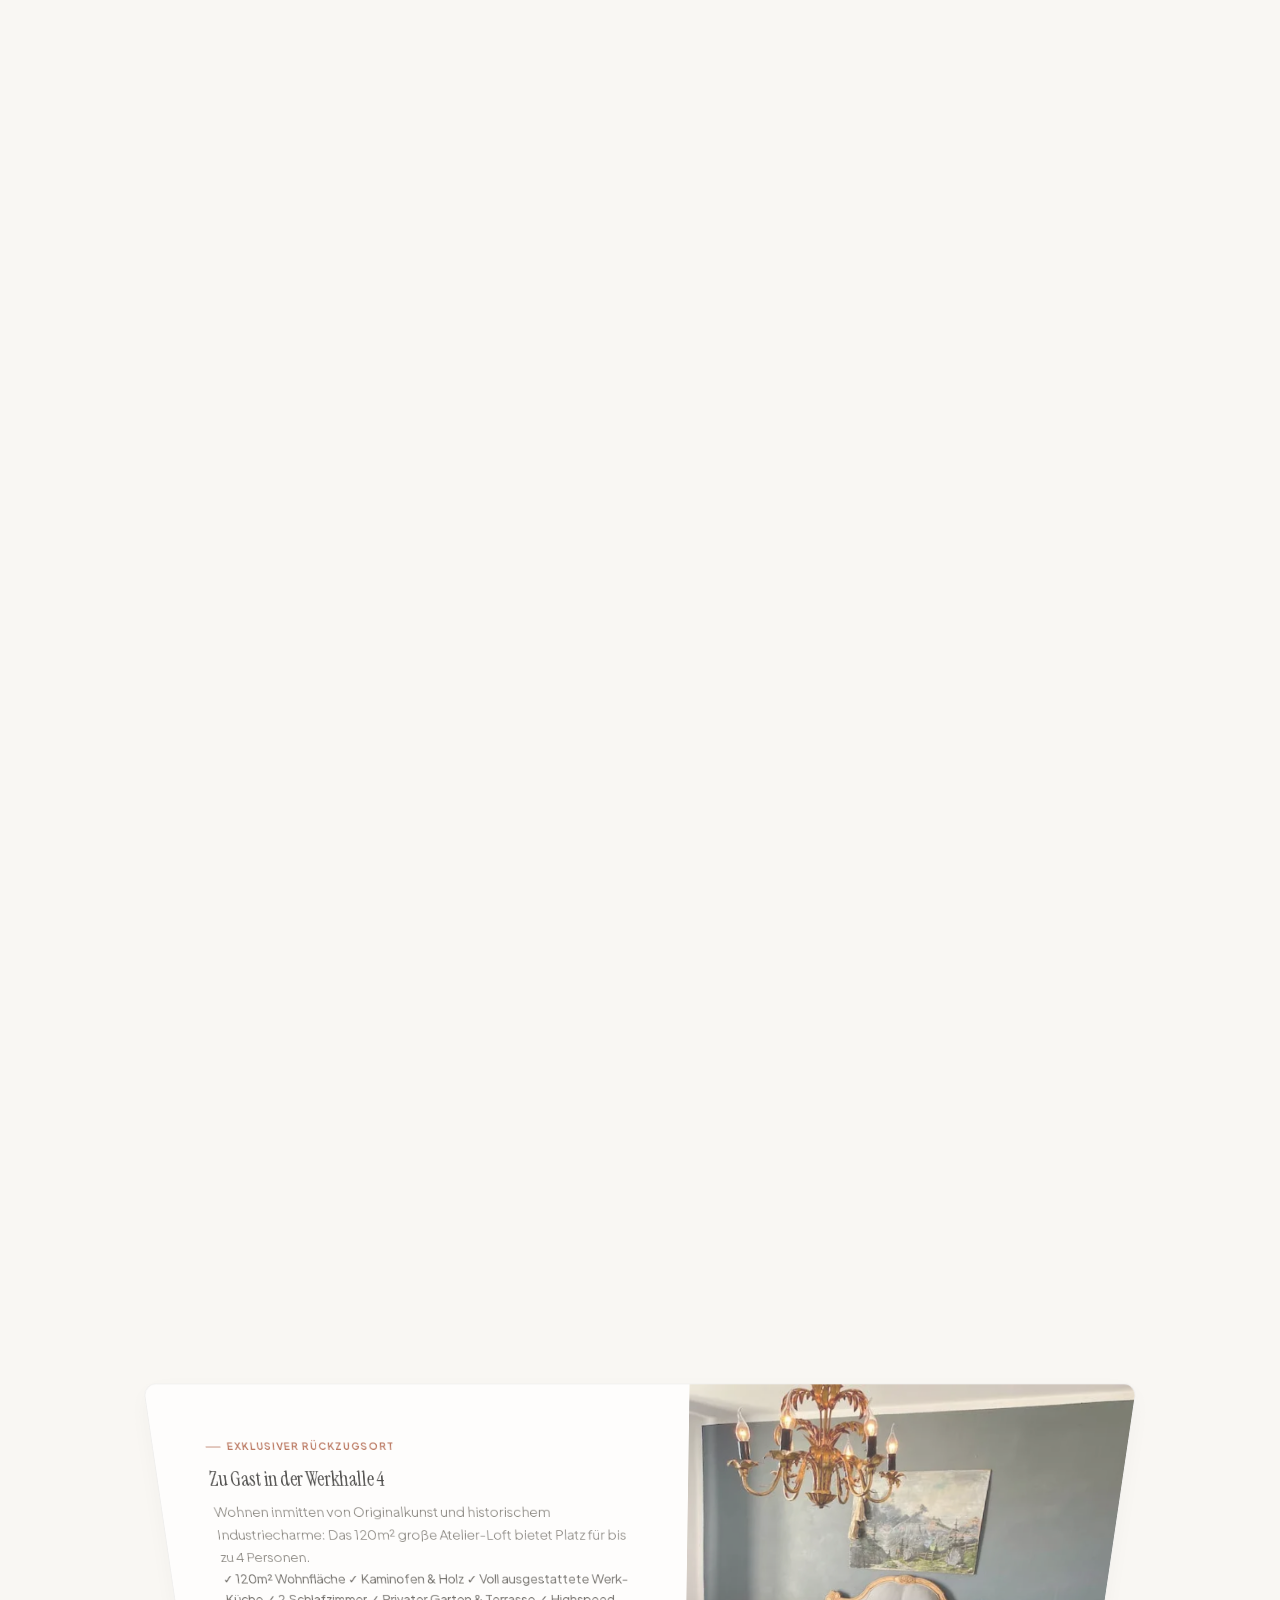
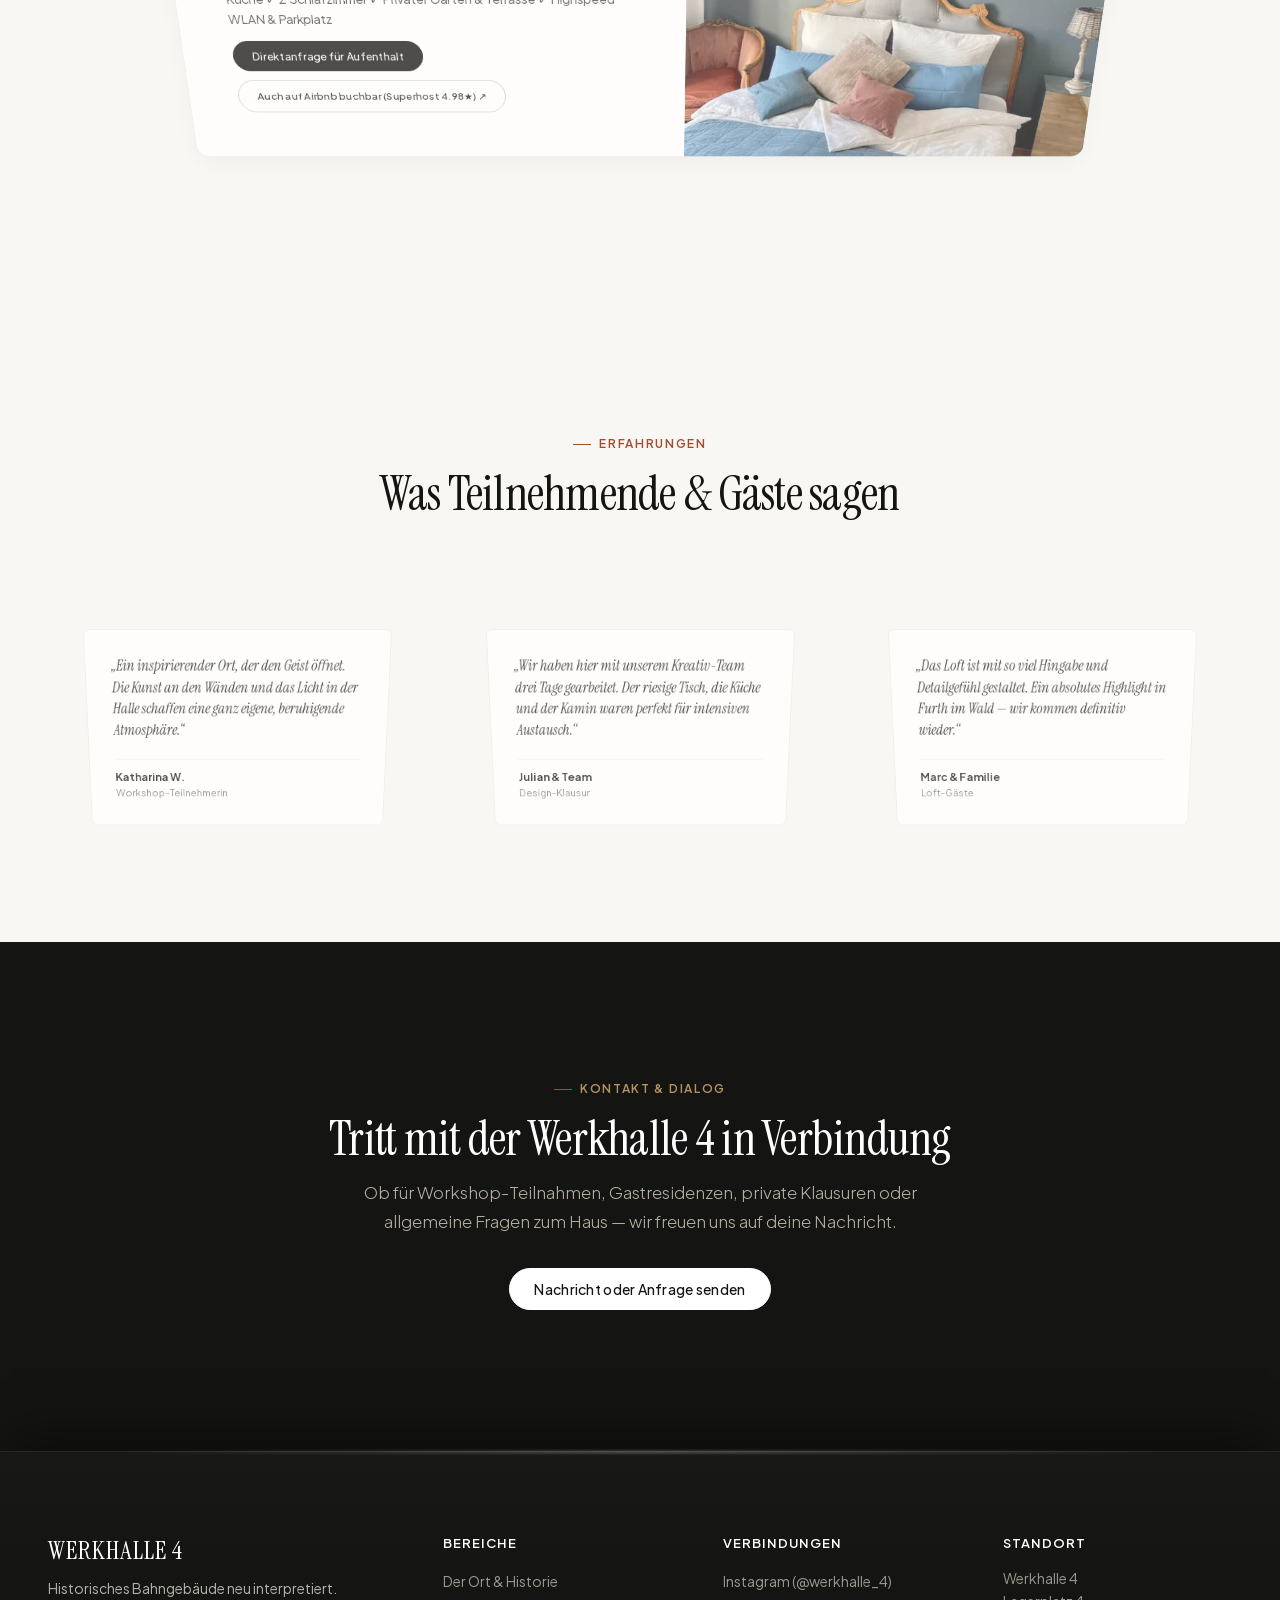
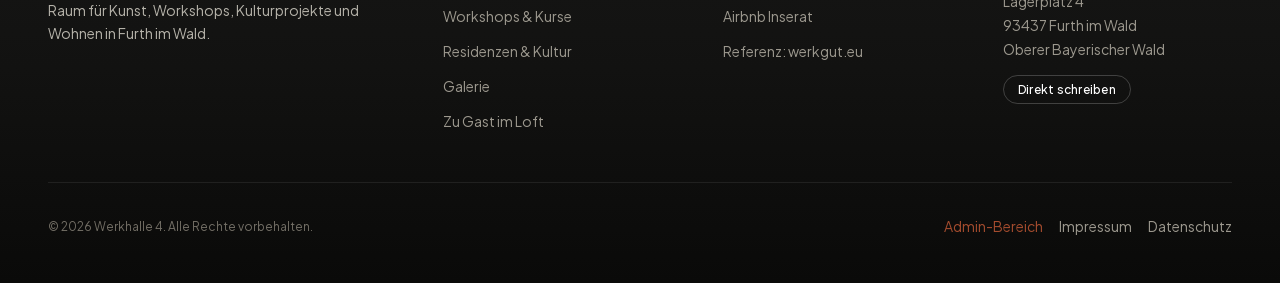
==== commit 46cdd1c9: "fix(gallery): restore clean centered title intro screen before stream scrolls into view" ====
--- a/index.html
+++ b/index.html
@@ -20,9 +20,9 @@
   <link rel="stylesheet" href="css/fonts.css">
 
   <!-- Styles -->
-  <link rel="stylesheet" href="css/tokens.css?v=3.0">
-  <link rel="stylesheet" href="css/style.css?v=3.0">
-  <link rel="stylesheet" href="css/InfiniteScrollGallery.css?v=3.0">
+  <link rel="stylesheet" href="css/tokens.css?v=3.2">
+  <link rel="stylesheet" href="css/style.css?v=3.2">
+  <link rel="stylesheet" href="css/InfiniteScrollGallery.css?v=3.2">
 </head>
 <body>
   <div class="site-wrapper">
@@ -793,7 +793,7 @@
   <script defer src="js/ScrollExpand.js"></script>
   <script defer src="js/SplitFlapText.js"></script>
   <script defer src="js/TextPressure.js"></script>
-  <script defer src="js/InfiniteScrollGallery.js?v=3.0"></script>
-  <script defer src="js/app.js?v=3.0"></script>
+  <script defer src="js/InfiniteScrollGallery.js?v=3.2"></script>
+  <script defer src="js/app.js?v=3.2"></script>
 </body>
 </html>
--- a/css/InfiniteScrollGallery.css
+++ b/css/InfiniteScrollGallery.css
@@ -27,12 +27,16 @@
   box-sizing: border-box;
 }
 
-/* Header Container (Visible at start, fades smoothly on scroll) */
+/* Header Container (Centered intro screen, fades smoothly on scroll) */
 .parallax-gallery-header-wrapper {
   position: absolute;
-  top: clamp(28px, 4.5vh, 48px);
+  top: 0;
   left: 0;
   right: 0;
+  bottom: 0;
+  display: flex;
+  align-items: center;
+  justify-content: center;
   z-index: 50;
   pointer-events: none;
   will-change: transform, opacity;
@@ -80,7 +84,7 @@
   overflow: hidden;
   display: flex;
   justify-content: center;
-  padding-top: clamp(210px, 28vh, 270px);
+  padding-top: clamp(40px, 6vh, 80px);
   will-change: transform;
 }
 
@@ -273,6 +277,7 @@
   .parallax-gallery-header-wrapper {
     position: relative !important;
     top: auto !important;
+    bottom: auto !important;
     transform: none !important;
     margin-bottom: var(--space-xl) !important;
     display: block !important;
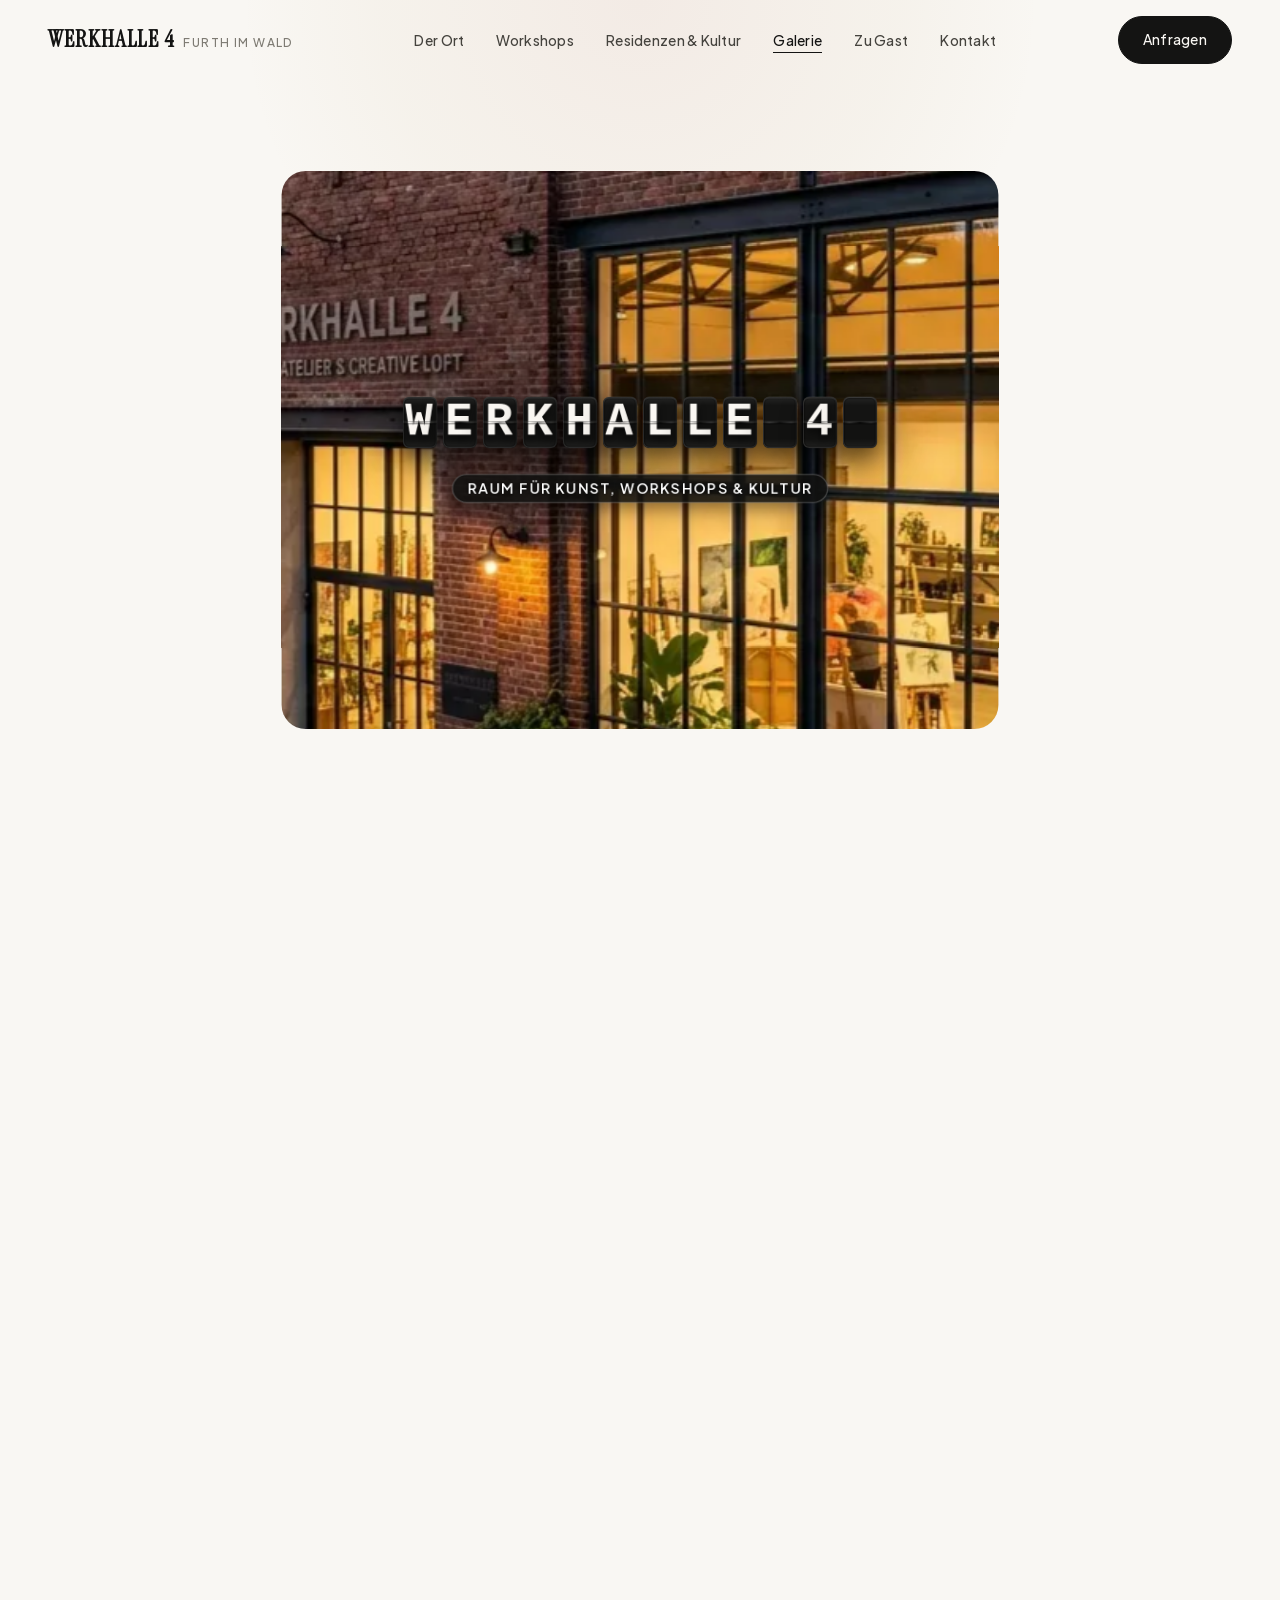
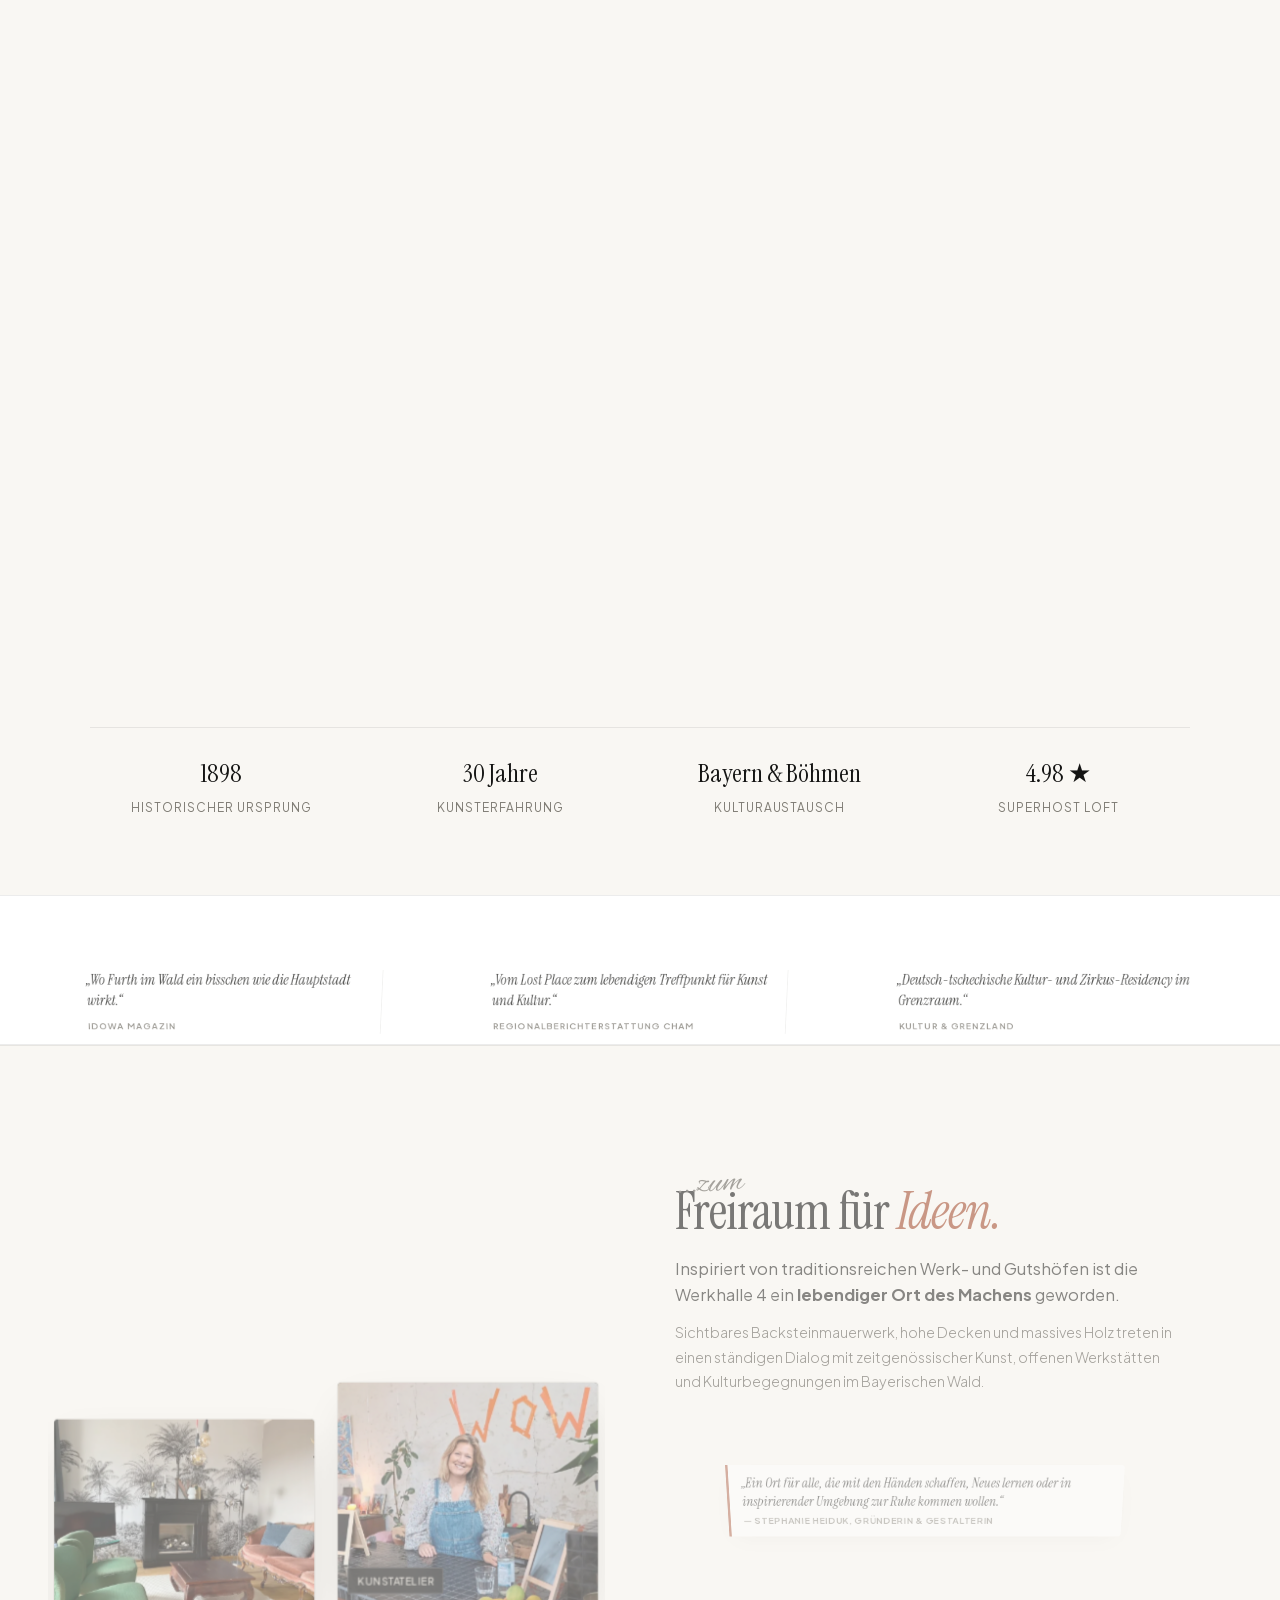
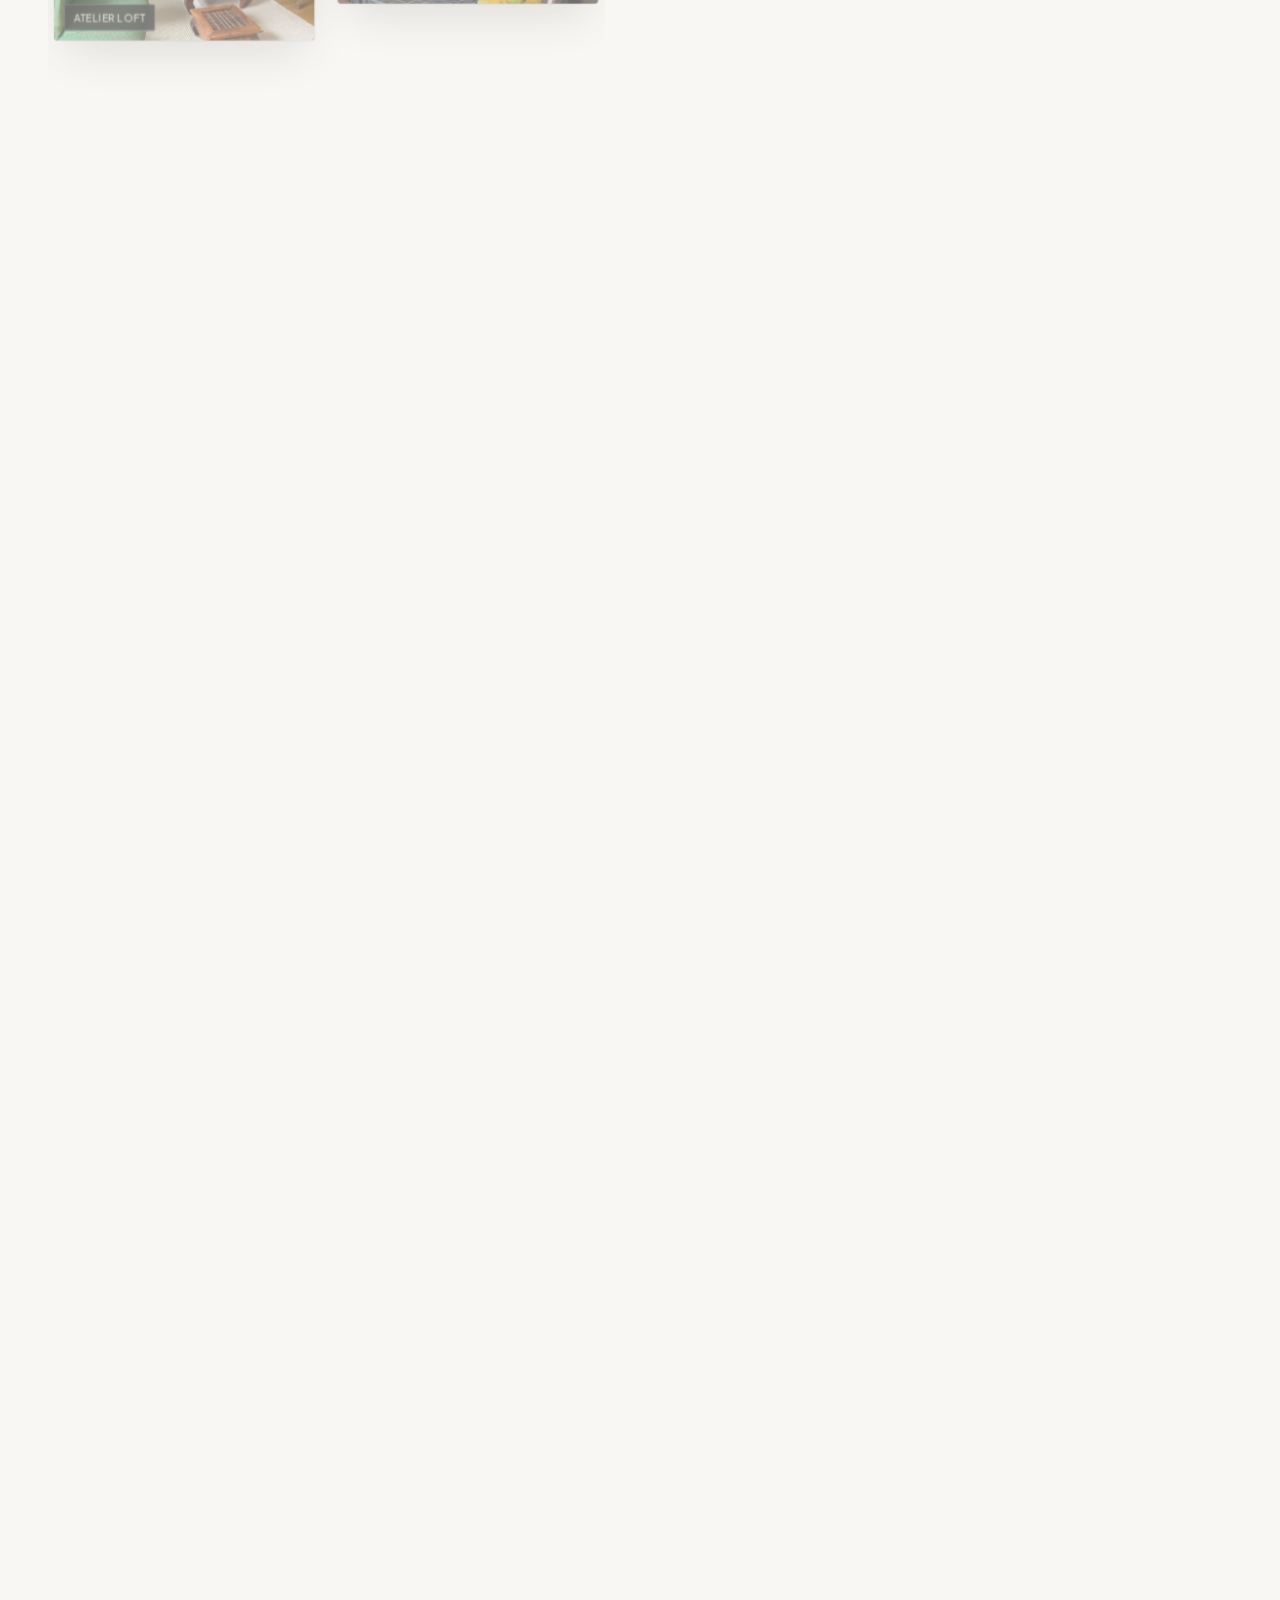
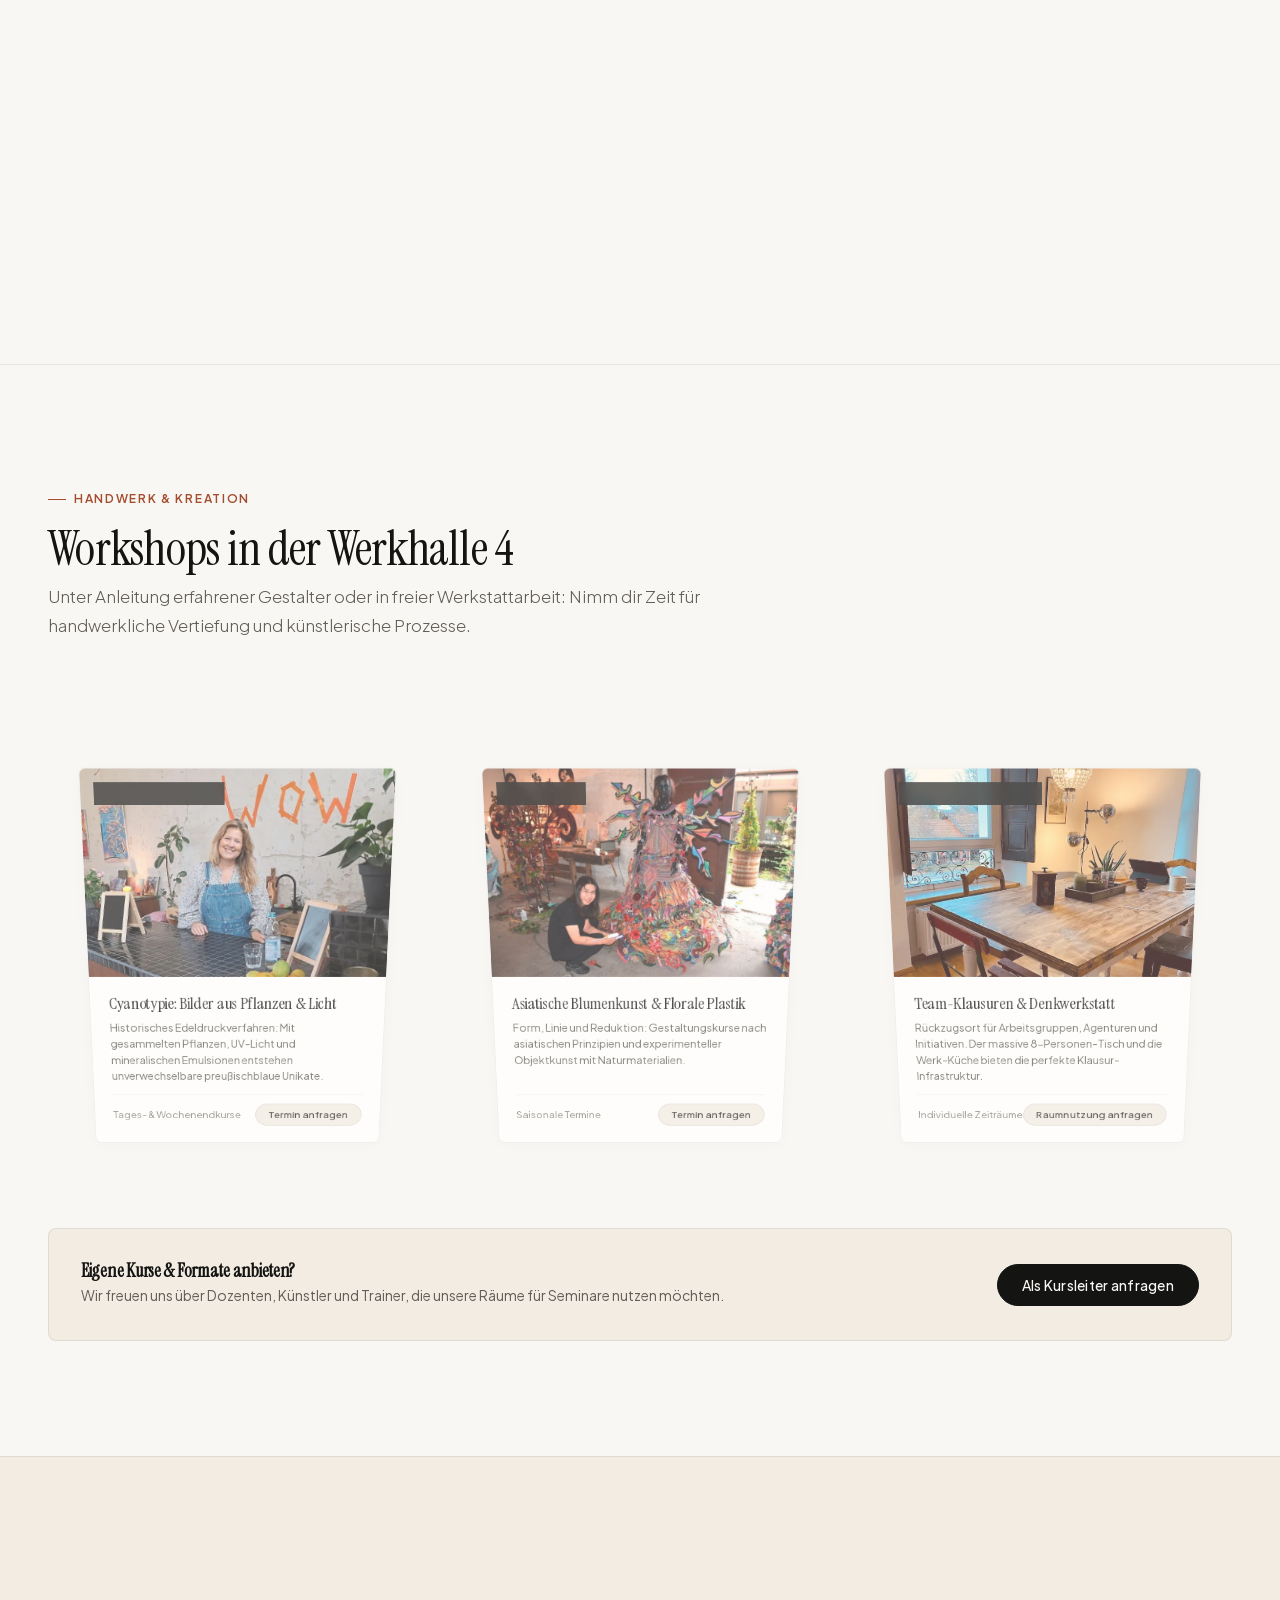
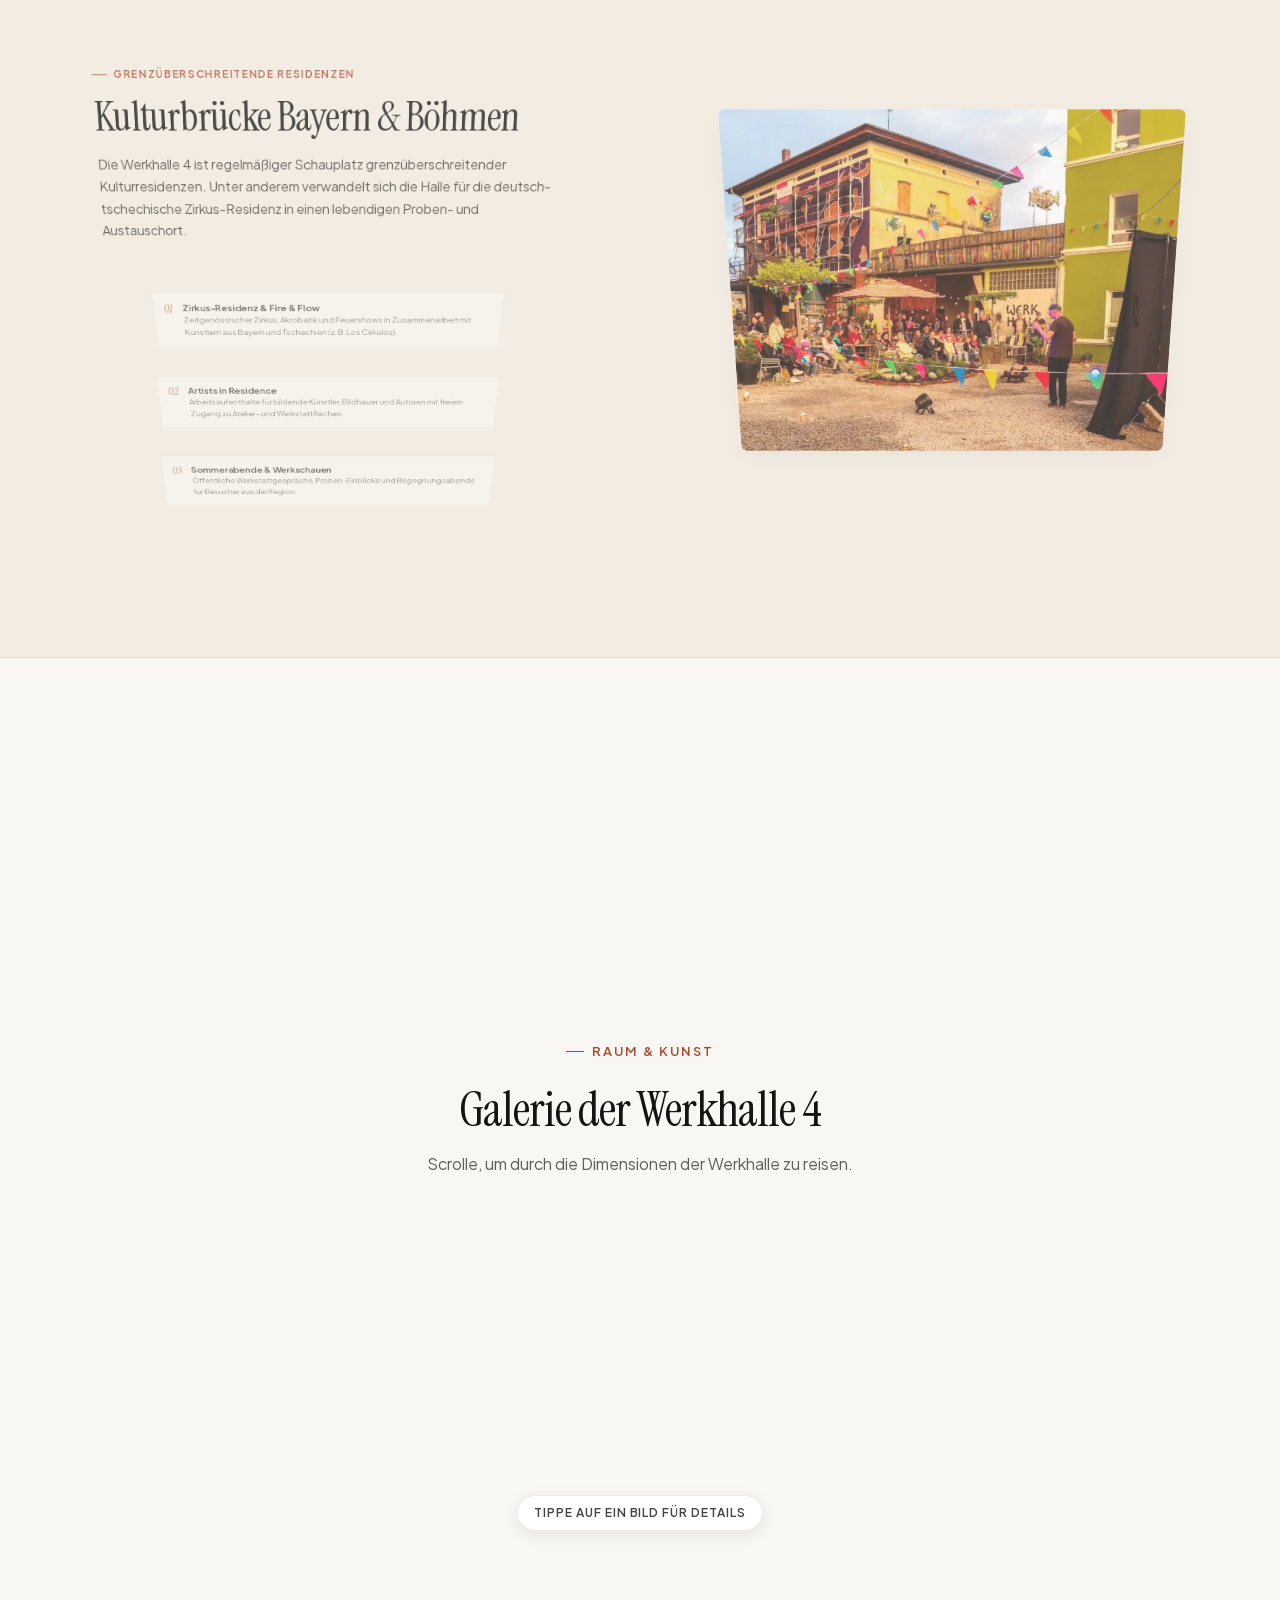
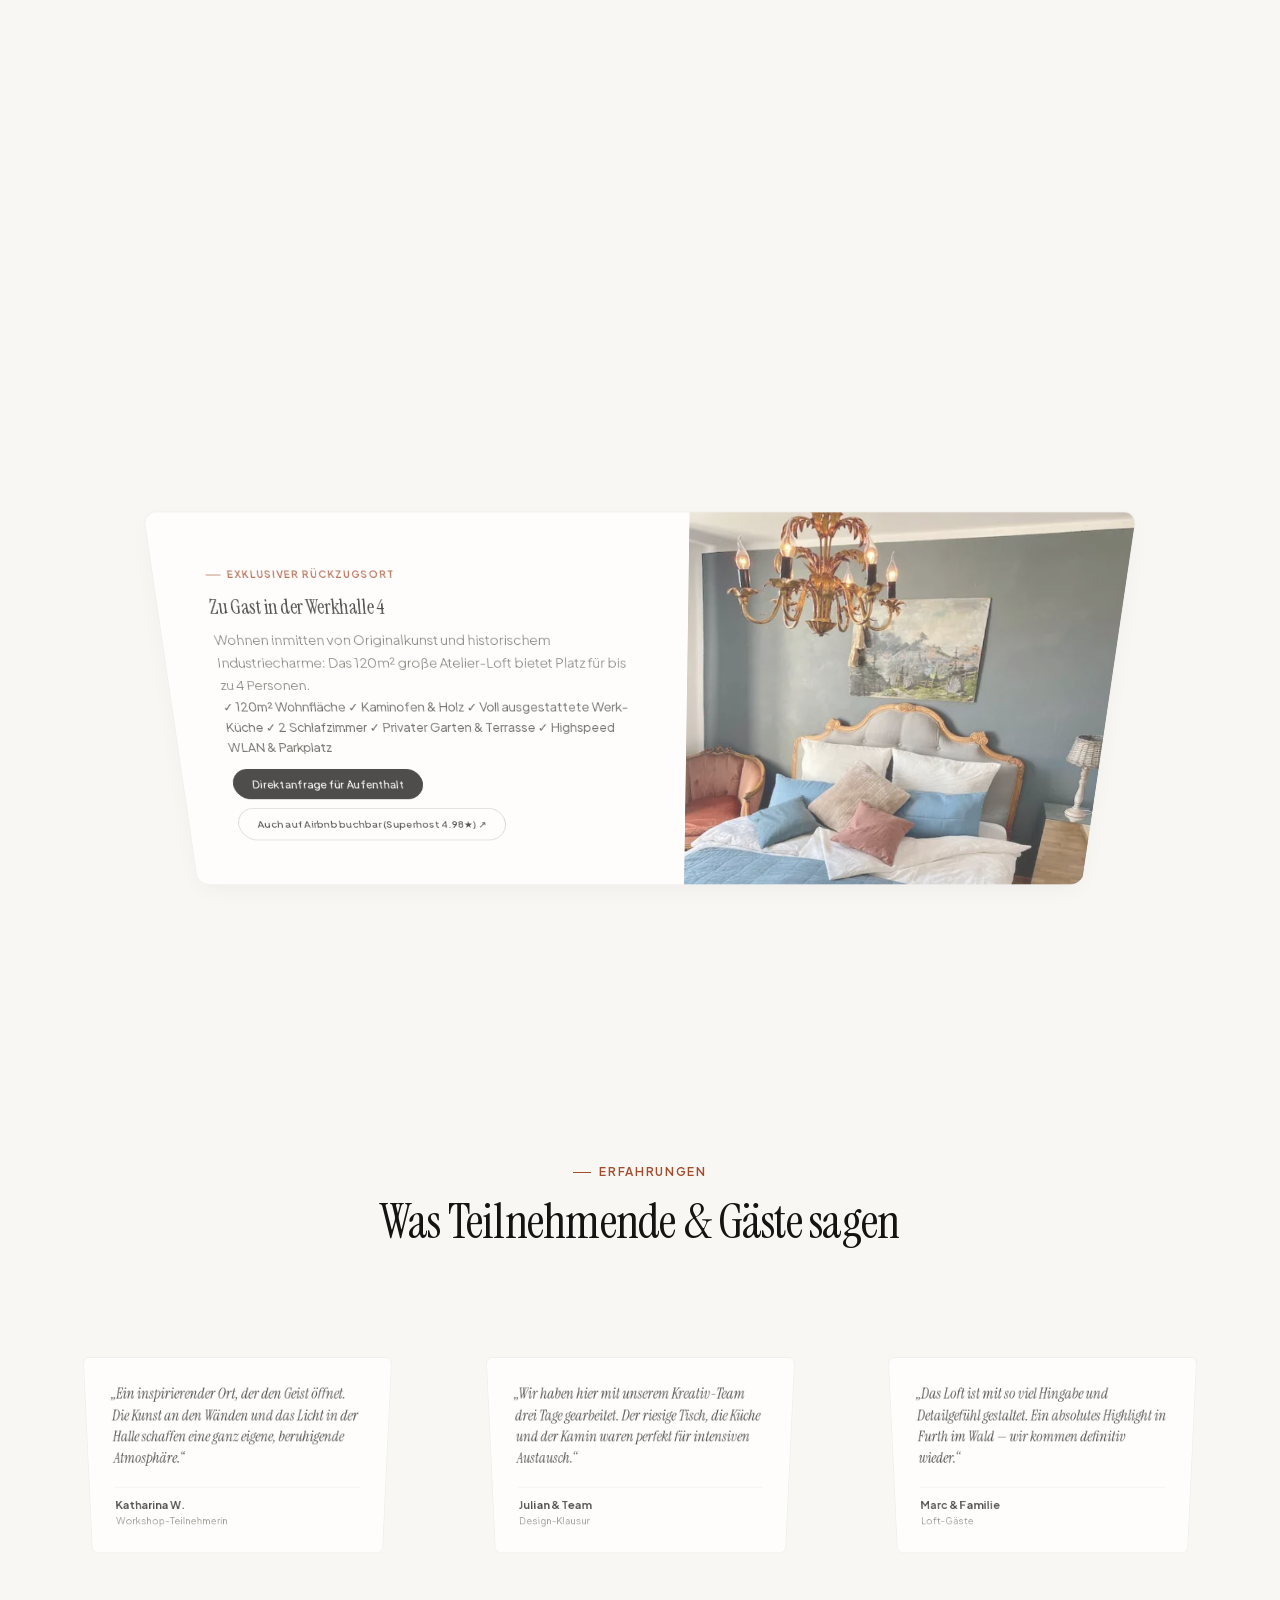
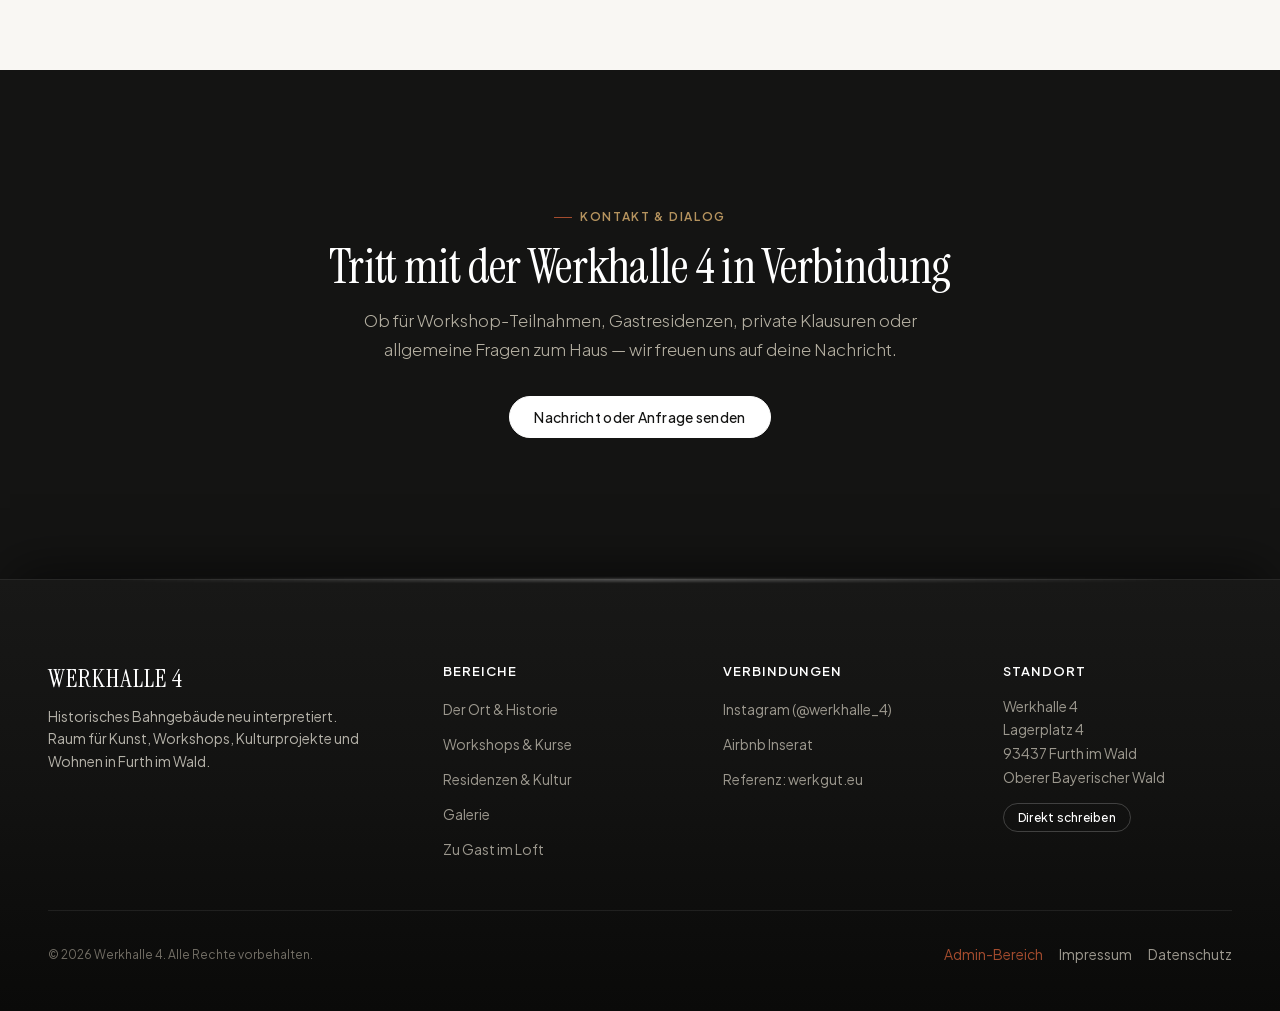
==== commit 7f0ad7ea: "feat(gallery): add calm hold for white intro title before cards stream up and bump version to v3.3" ====
--- a/index.html
+++ b/index.html
@@ -20,9 +20,9 @@
   <link rel="stylesheet" href="css/fonts.css">
 
   <!-- Styles -->
-  <link rel="stylesheet" href="css/tokens.css?v=3.2">
-  <link rel="stylesheet" href="css/style.css?v=3.2">
-  <link rel="stylesheet" href="css/InfiniteScrollGallery.css?v=3.2">
+  <link rel="stylesheet" href="css/tokens.css?v=3.3">
+  <link rel="stylesheet" href="css/style.css?v=3.3">
+  <link rel="stylesheet" href="css/InfiniteScrollGallery.css?v=3.3">
 </head>
 <body>
   <div class="site-wrapper">
@@ -793,7 +793,7 @@
   <script defer src="js/ScrollExpand.js"></script>
   <script defer src="js/SplitFlapText.js"></script>
   <script defer src="js/TextPressure.js"></script>
-  <script defer src="js/InfiniteScrollGallery.js?v=3.2"></script>
-  <script defer src="js/app.js?v=3.2"></script>
+  <script defer src="js/InfiniteScrollGallery.js?v=3.3"></script>
+  <script defer src="js/app.js?v=3.3"></script>
 </body>
 </html>
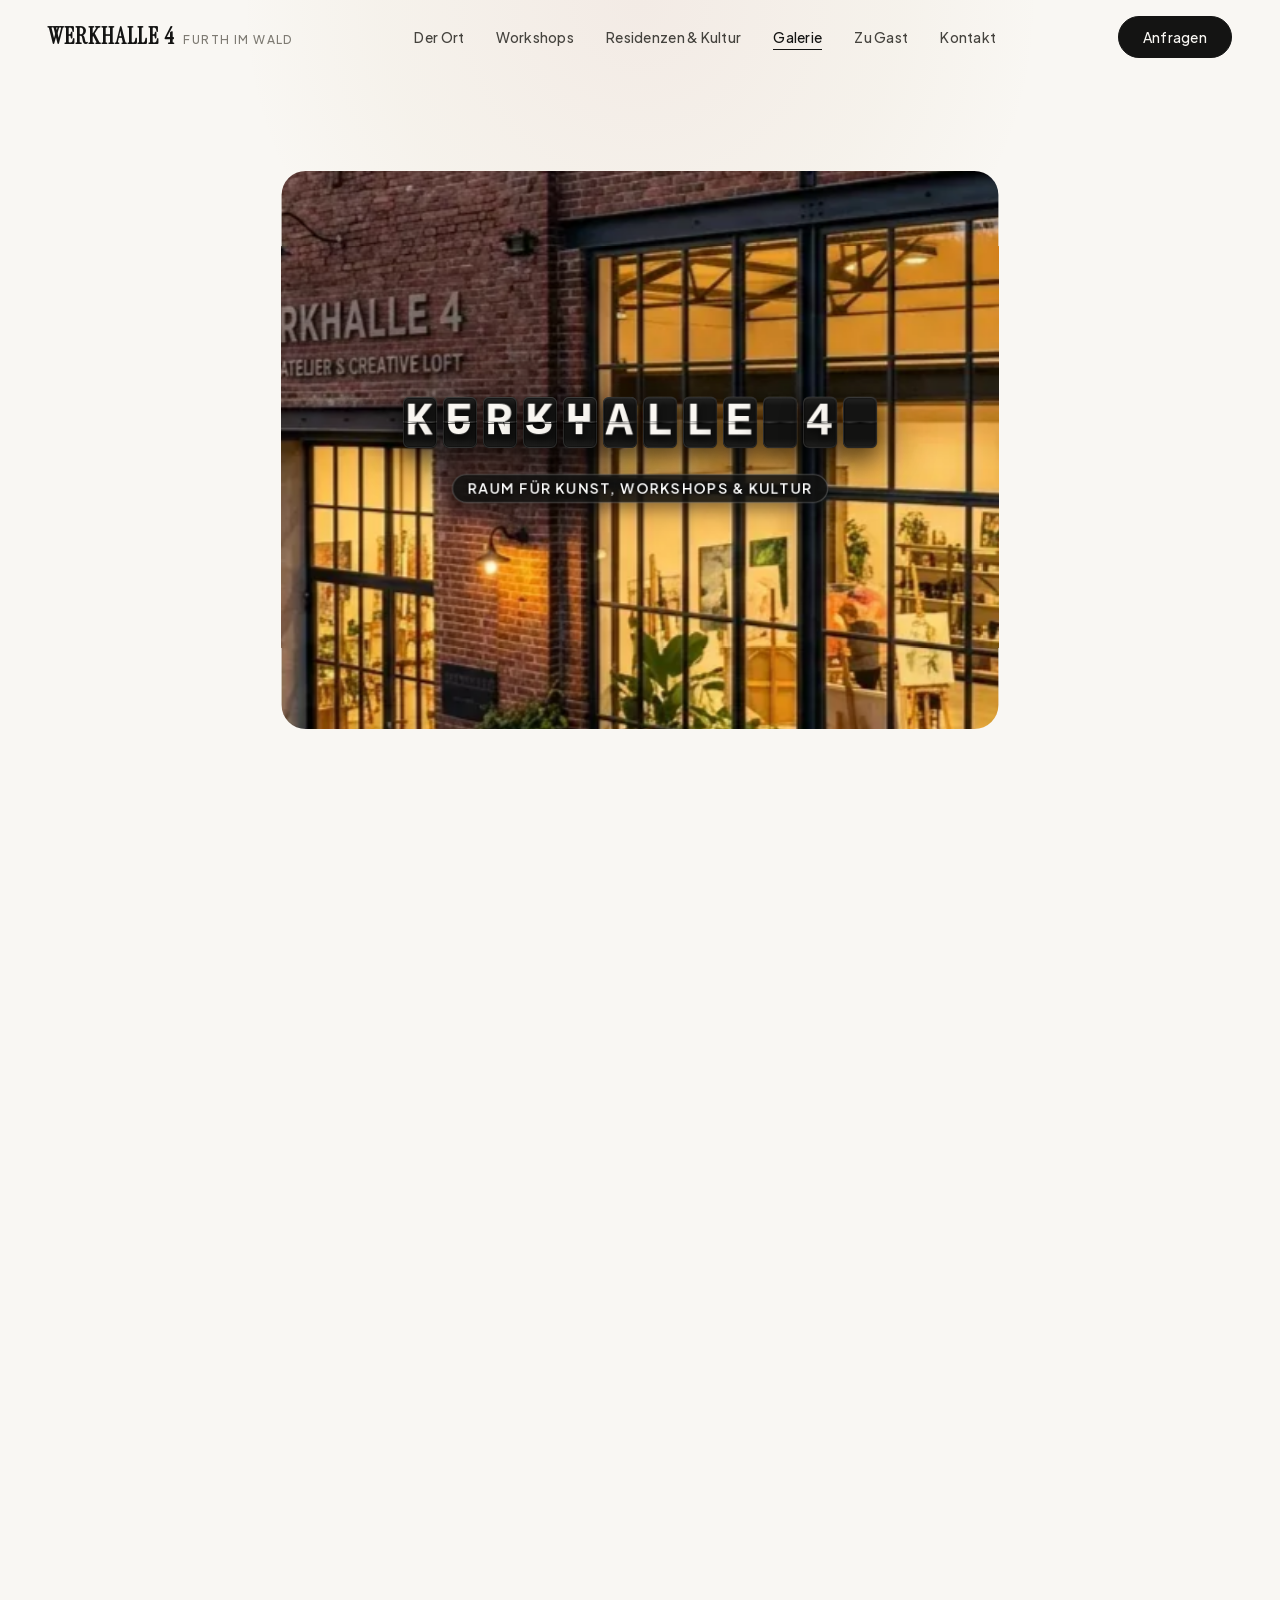
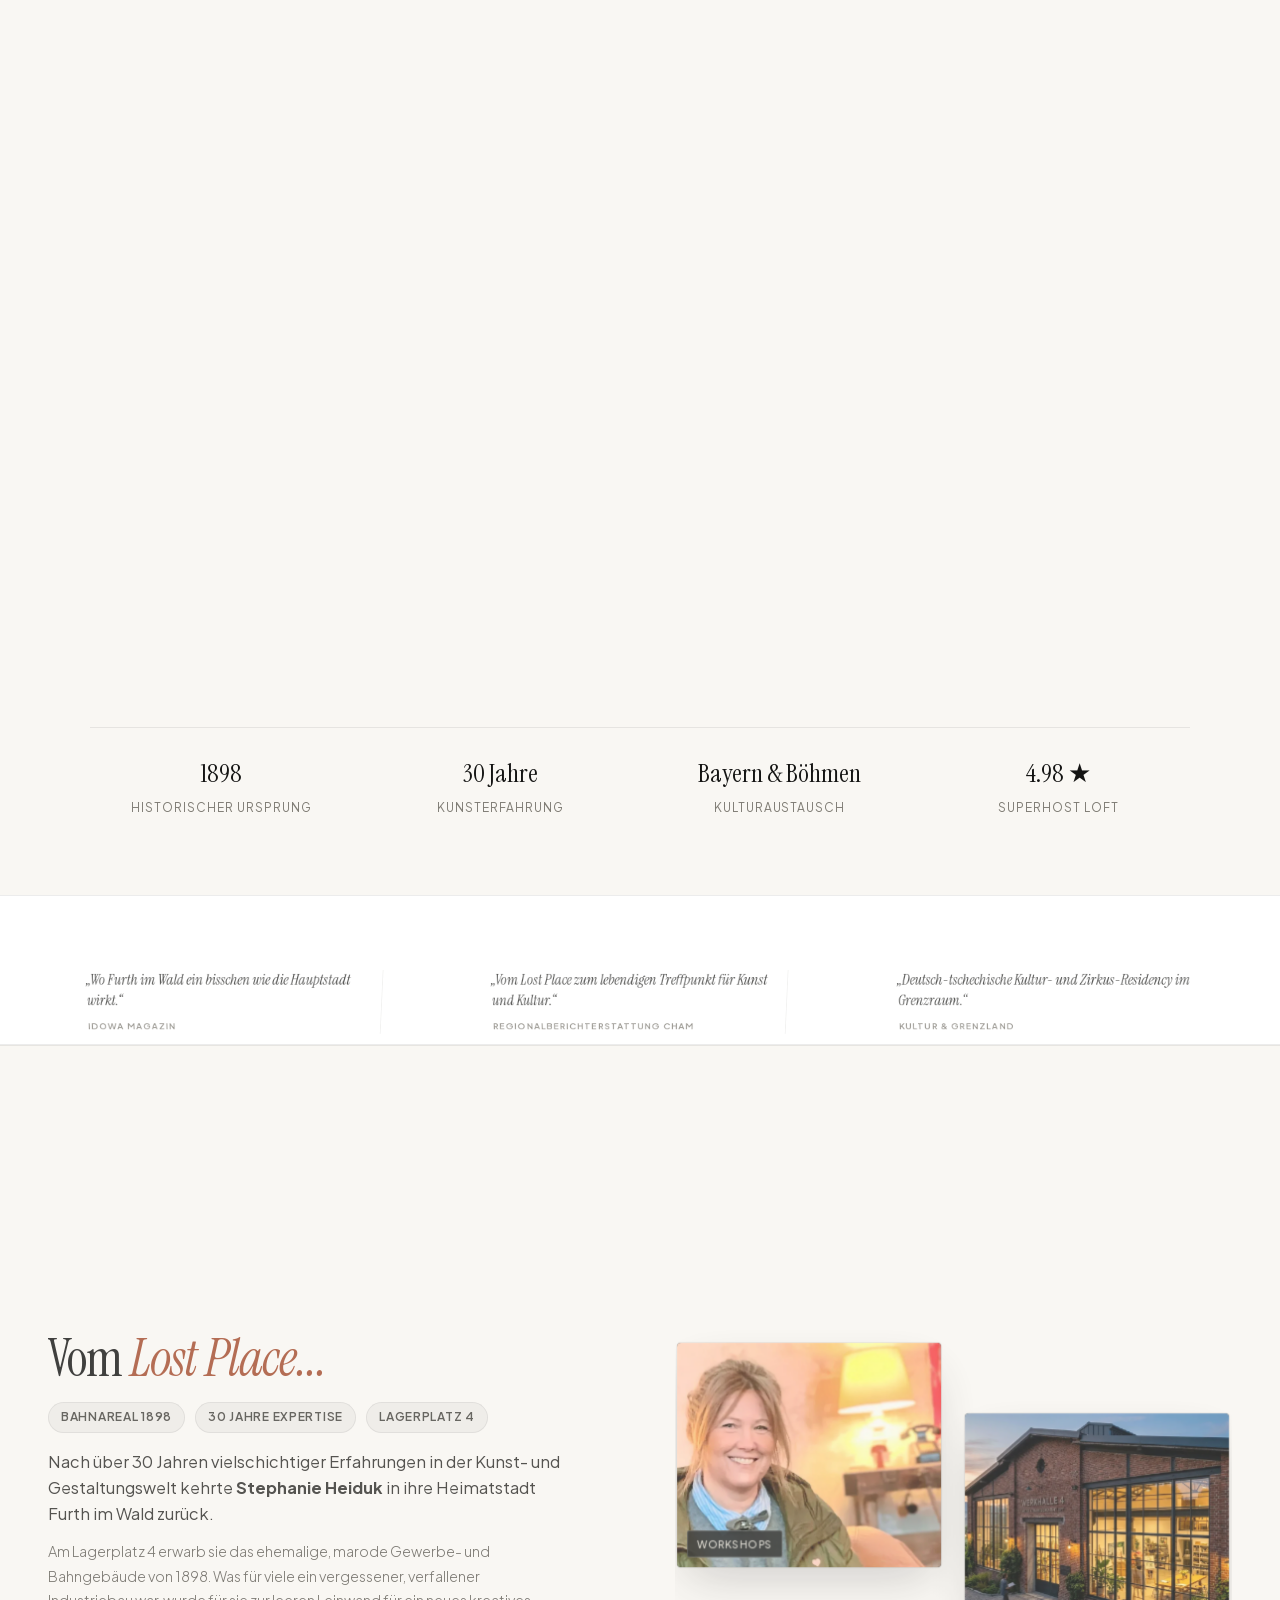
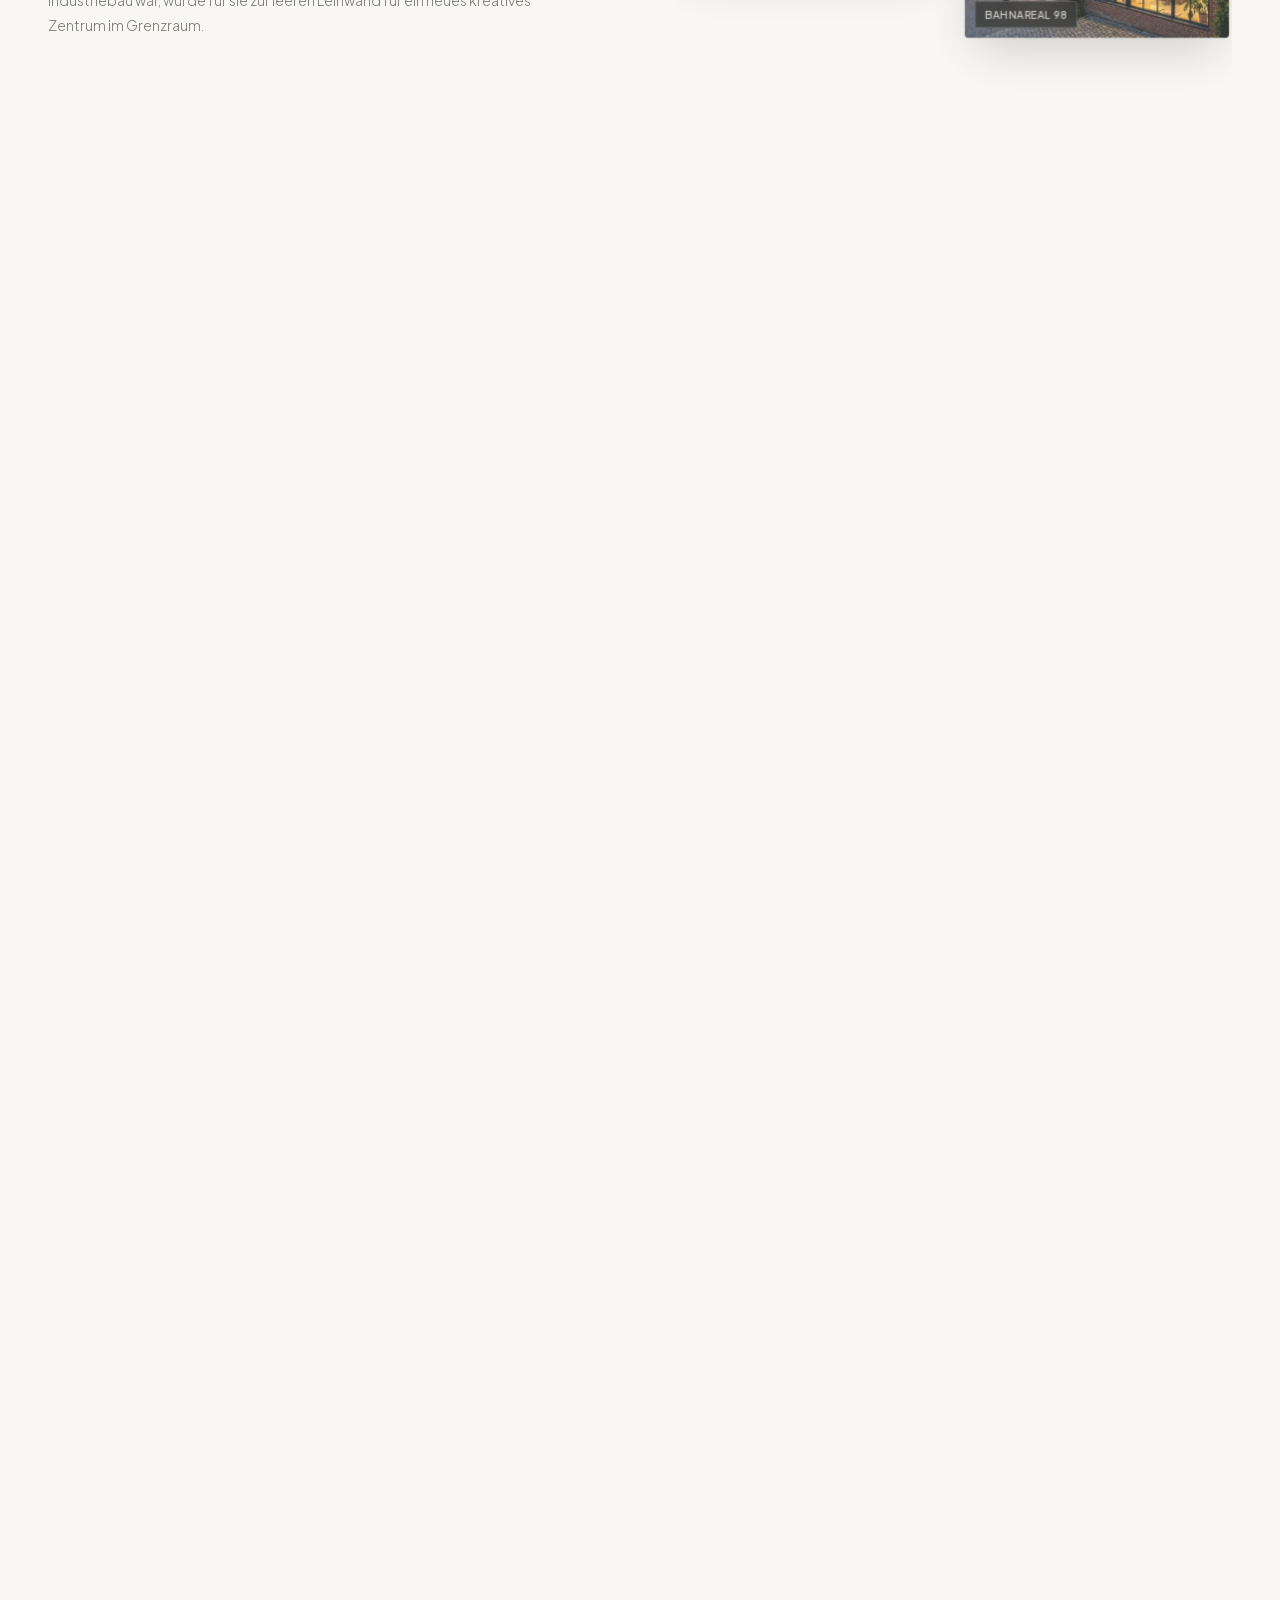
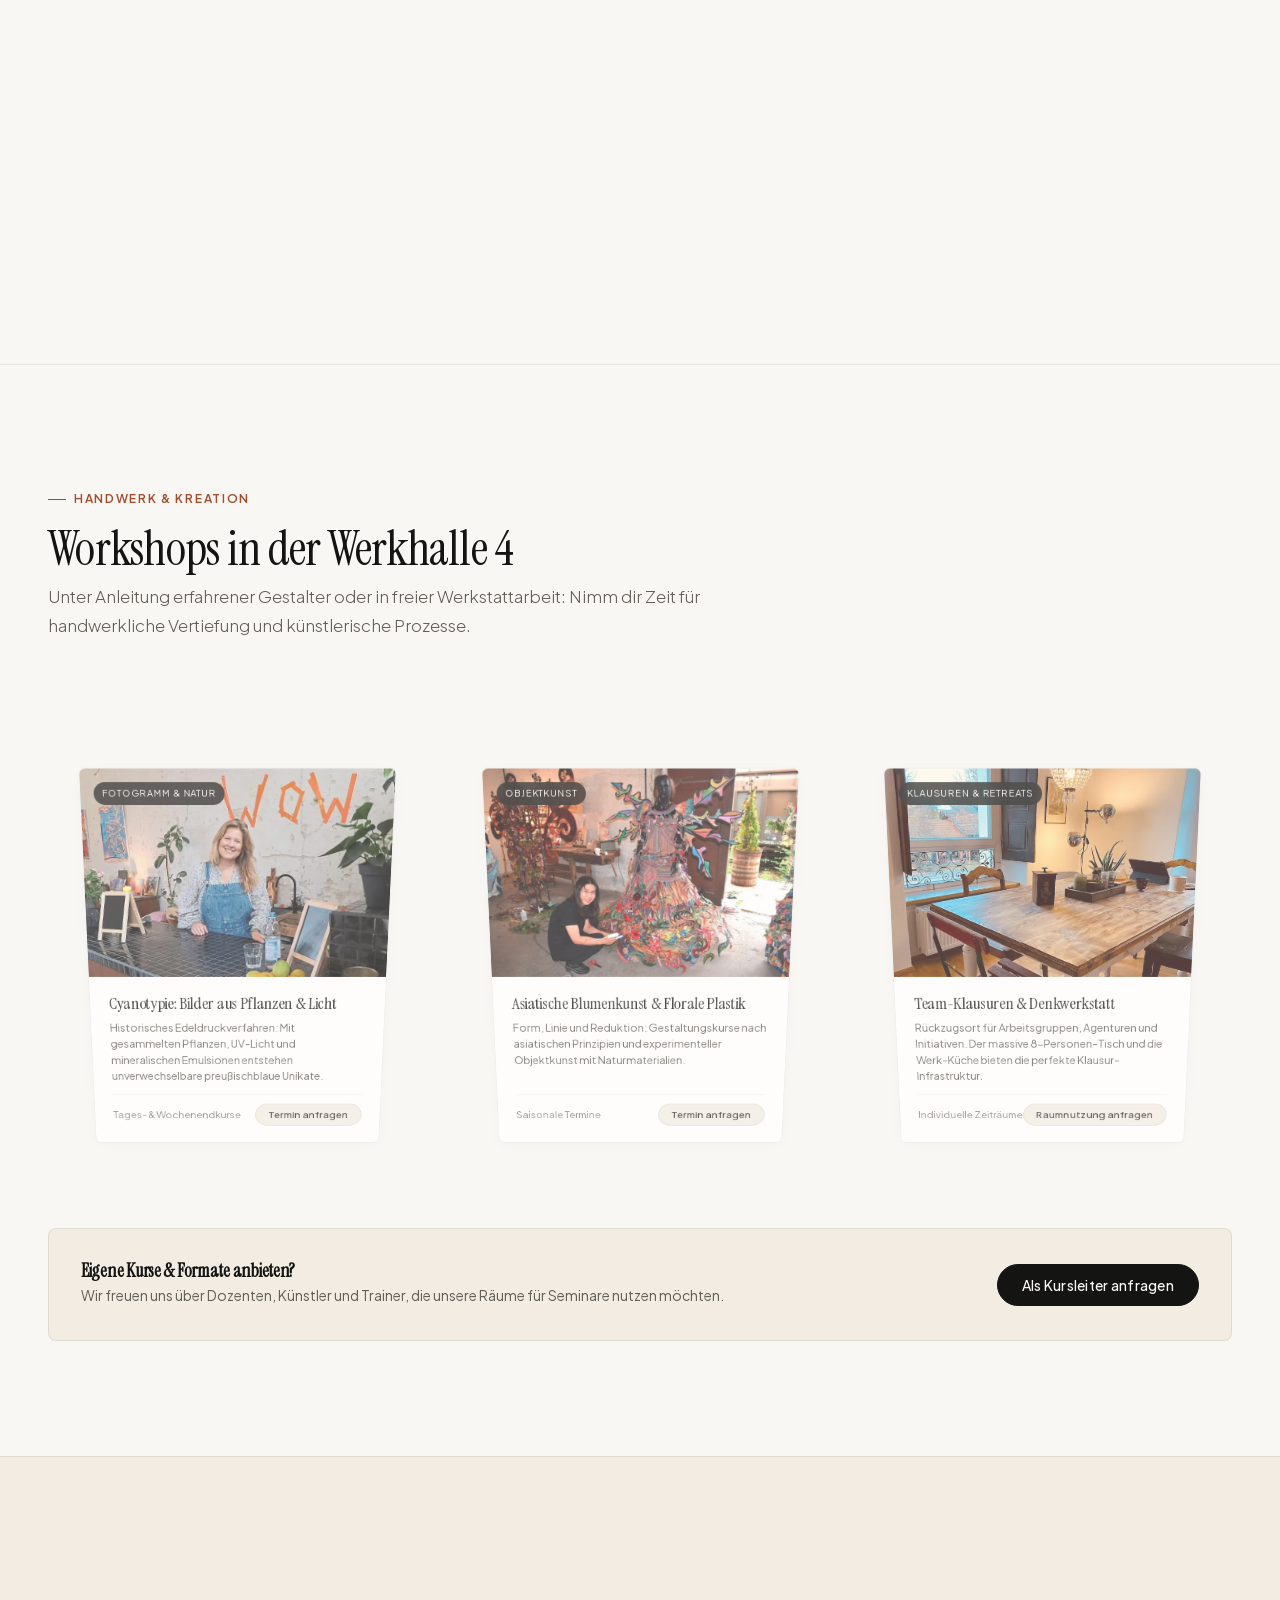
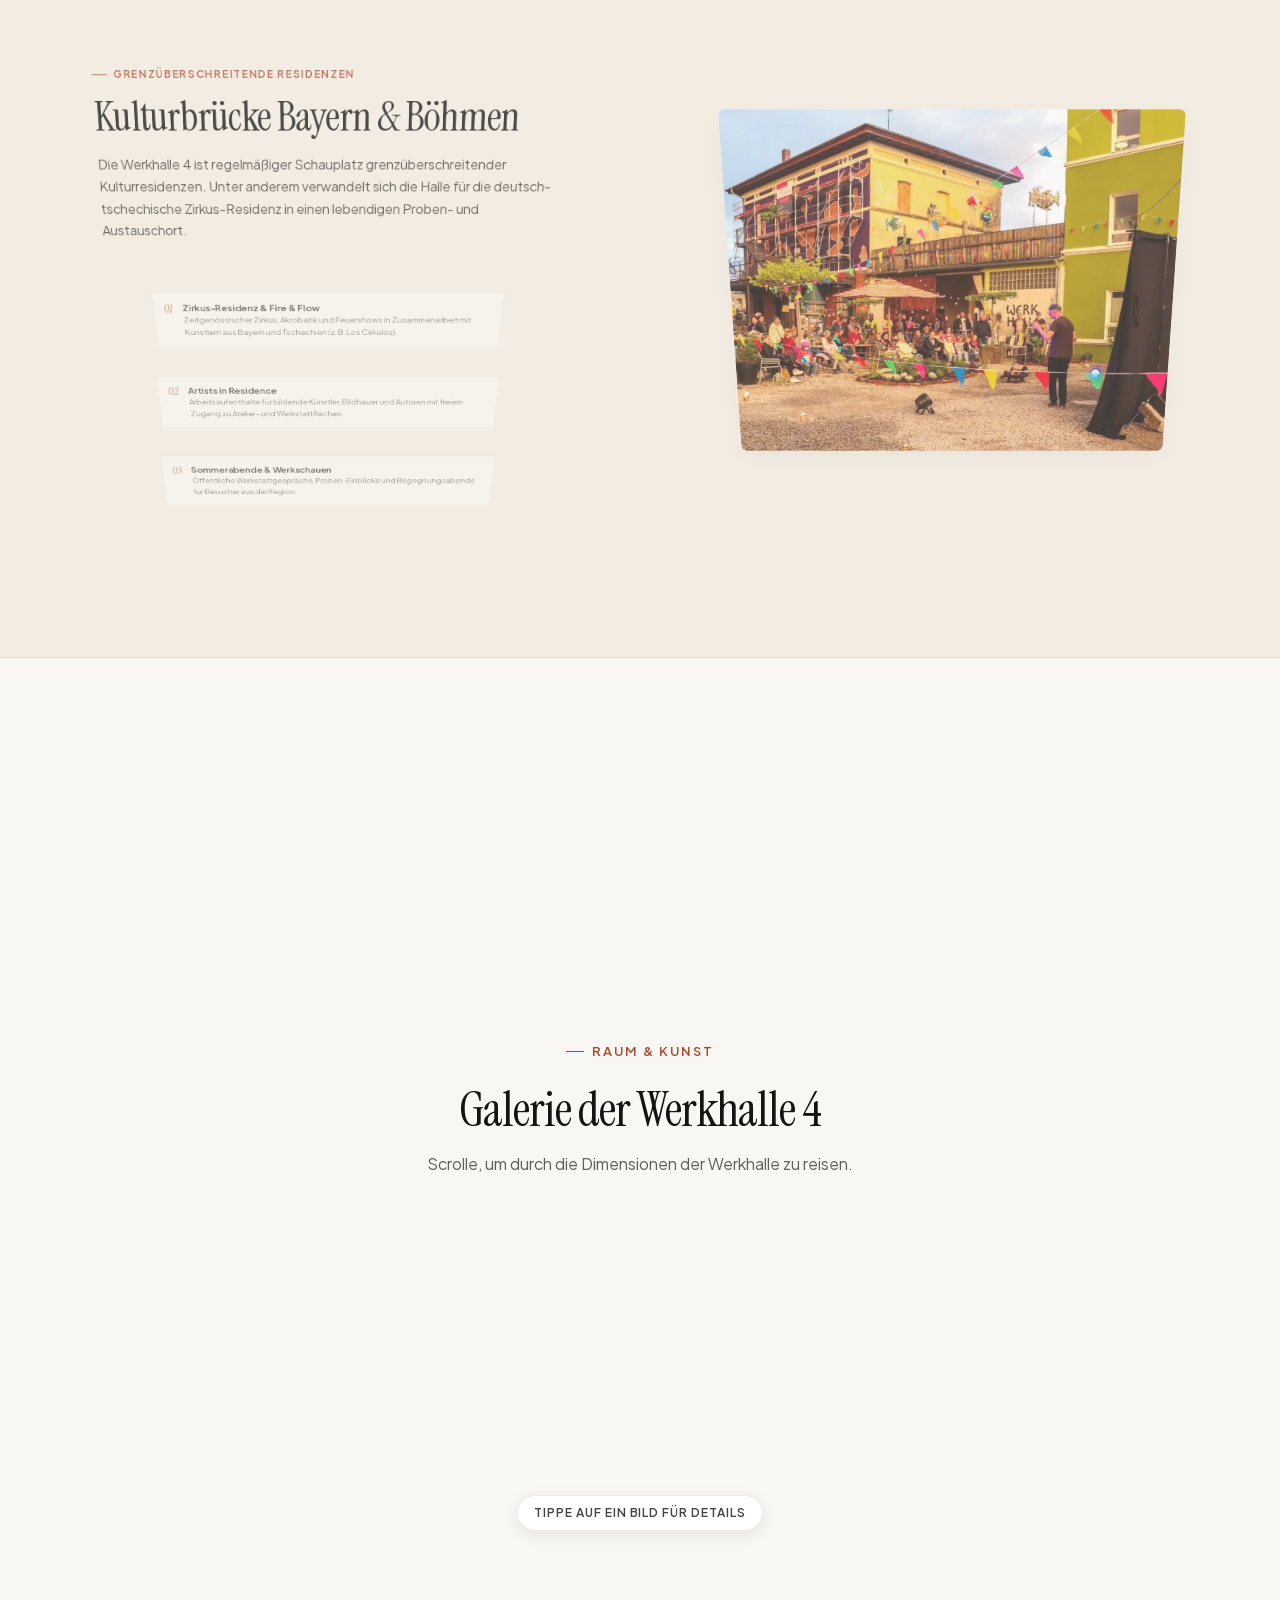
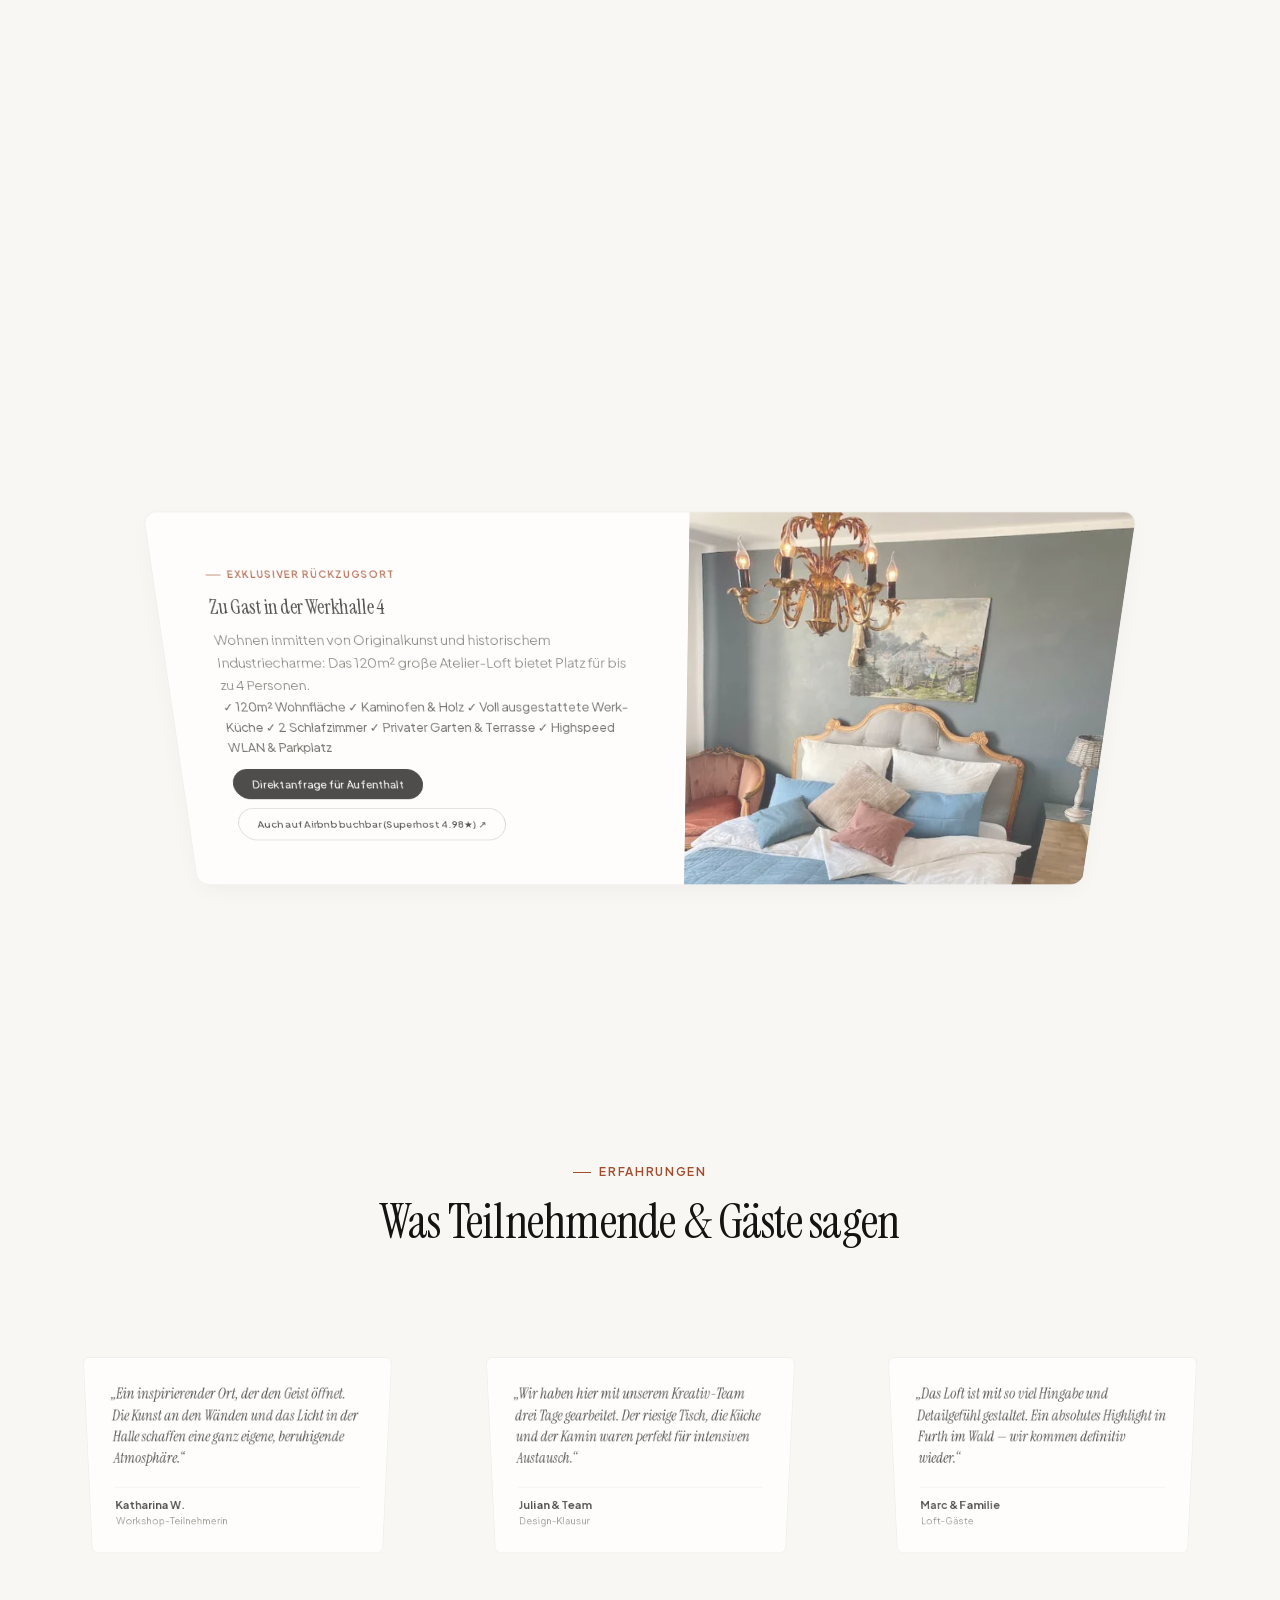
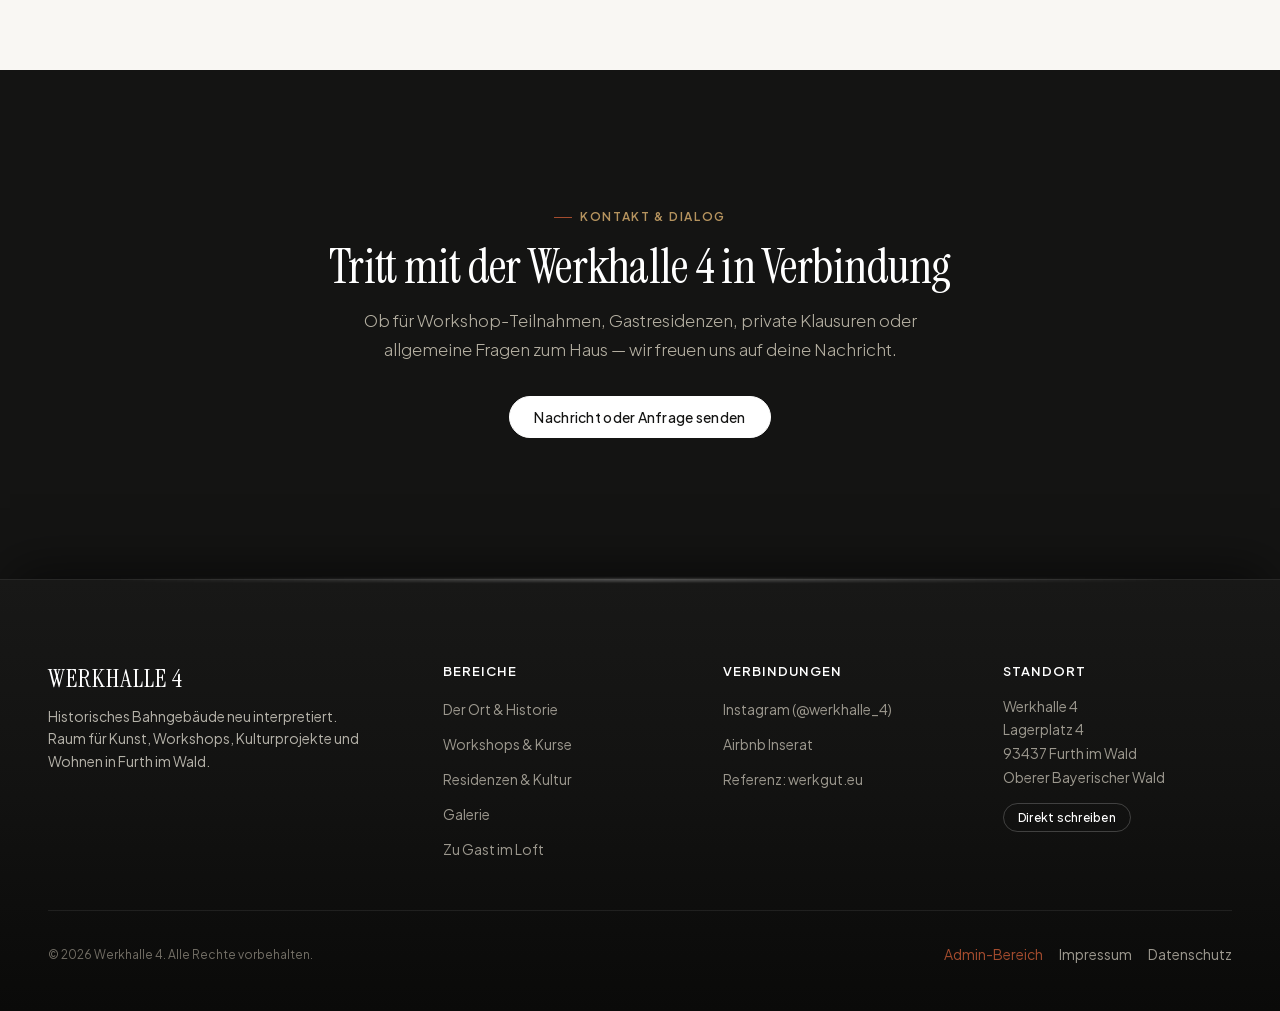
==== commit e98aa54d: "fix(modal): prevent rapid scroll-down jump on inquiry modal close and replace anchor triggers with b" ====
--- a/index.html
+++ b/index.html
@@ -20,9 +20,9 @@
   <link rel="stylesheet" href="css/fonts.css">
 
   <!-- Styles -->
-  <link rel="stylesheet" href="css/tokens.css?v=3.3">
-  <link rel="stylesheet" href="css/style.css?v=3.3">
-  <link rel="stylesheet" href="css/InfiniteScrollGallery.css?v=3.3">
+  <link rel="stylesheet" href="css/tokens.css?v=3.4">
+  <link rel="stylesheet" href="css/style.css?v=3.4">
+  <link rel="stylesheet" href="css/InfiniteScrollGallery.css?v=3.4">
 </head>
 <body>
   <div class="site-wrapper">
@@ -49,7 +49,7 @@
       </nav>
 
       <div class="nav-actions">
-        <a href="#kontakt" class="btn btn-primary" data-open-modal="inquiry">Anfragen</a>
+        <button type="button" class="btn btn-primary" data-open-modal="inquiry">Anfragen</button>
         <button class="mobile-toggle" aria-label="Menü öffnen" aria-expanded="false">
           <span></span>
           <span></span>
@@ -76,7 +76,7 @@
       <li><a href="#kontakt" class="mobile-nav-link">Kontakt</a></li>
     </ul>
     <div>
-      <a href="#kontakt" class="btn btn-primary" style="width: 100%;" data-open-modal="inquiry">Termin / Raum anfragen</a>
+      <button type="button" class="btn btn-primary" style="width: 100%;" data-open-modal="inquiry">Termin / Raum anfragen</button>
       <div style="margin-top: var(--space-md); font-size: 0.8125rem; color: var(--color-ink-500);">
         Stephanie Heiduk · Lagerplatz 4 · 93437 Furth im Wald
       </div>
@@ -700,7 +700,7 @@
        ========================================================================== -->
   <div class="modal-backdrop" id="inquiry-modal" role="dialog" aria-modal="true">
     <div class="modal-card">
-      <button class="modal-close-btn" id="inquiry-modal-close" aria-label="Schließen">✕</button>
+      <button type="button" class="modal-close-btn" id="inquiry-modal-close" aria-label="Schließen">✕</button>
 
       <span class="eyebrow">Werkhalle 4</span>
       <h3 class="heading-lg" style="margin-bottom: var(--space-2xs);">Anfrage senden</h3>
@@ -793,7 +793,7 @@
   <script defer src="js/ScrollExpand.js"></script>
   <script defer src="js/SplitFlapText.js"></script>
   <script defer src="js/TextPressure.js"></script>
-  <script defer src="js/InfiniteScrollGallery.js?v=3.3"></script>
-  <script defer src="js/app.js?v=3.3"></script>
+  <script defer src="js/InfiniteScrollGallery.js?v=3.4"></script>
+  <script defer src="js/app.js?v=3.4"></script>
 </body>
 </html>
--- a/css/style.css
+++ b/css/style.css
@@ -432,6 +432,9 @@
   letter-spacing: 0.02em;
   transition: all var(--transition-fast);
   white-space: nowrap;
+  cursor: pointer;
+  font-family: inherit;
+  text-decoration: none;
 }
 
 .btn-primary {
